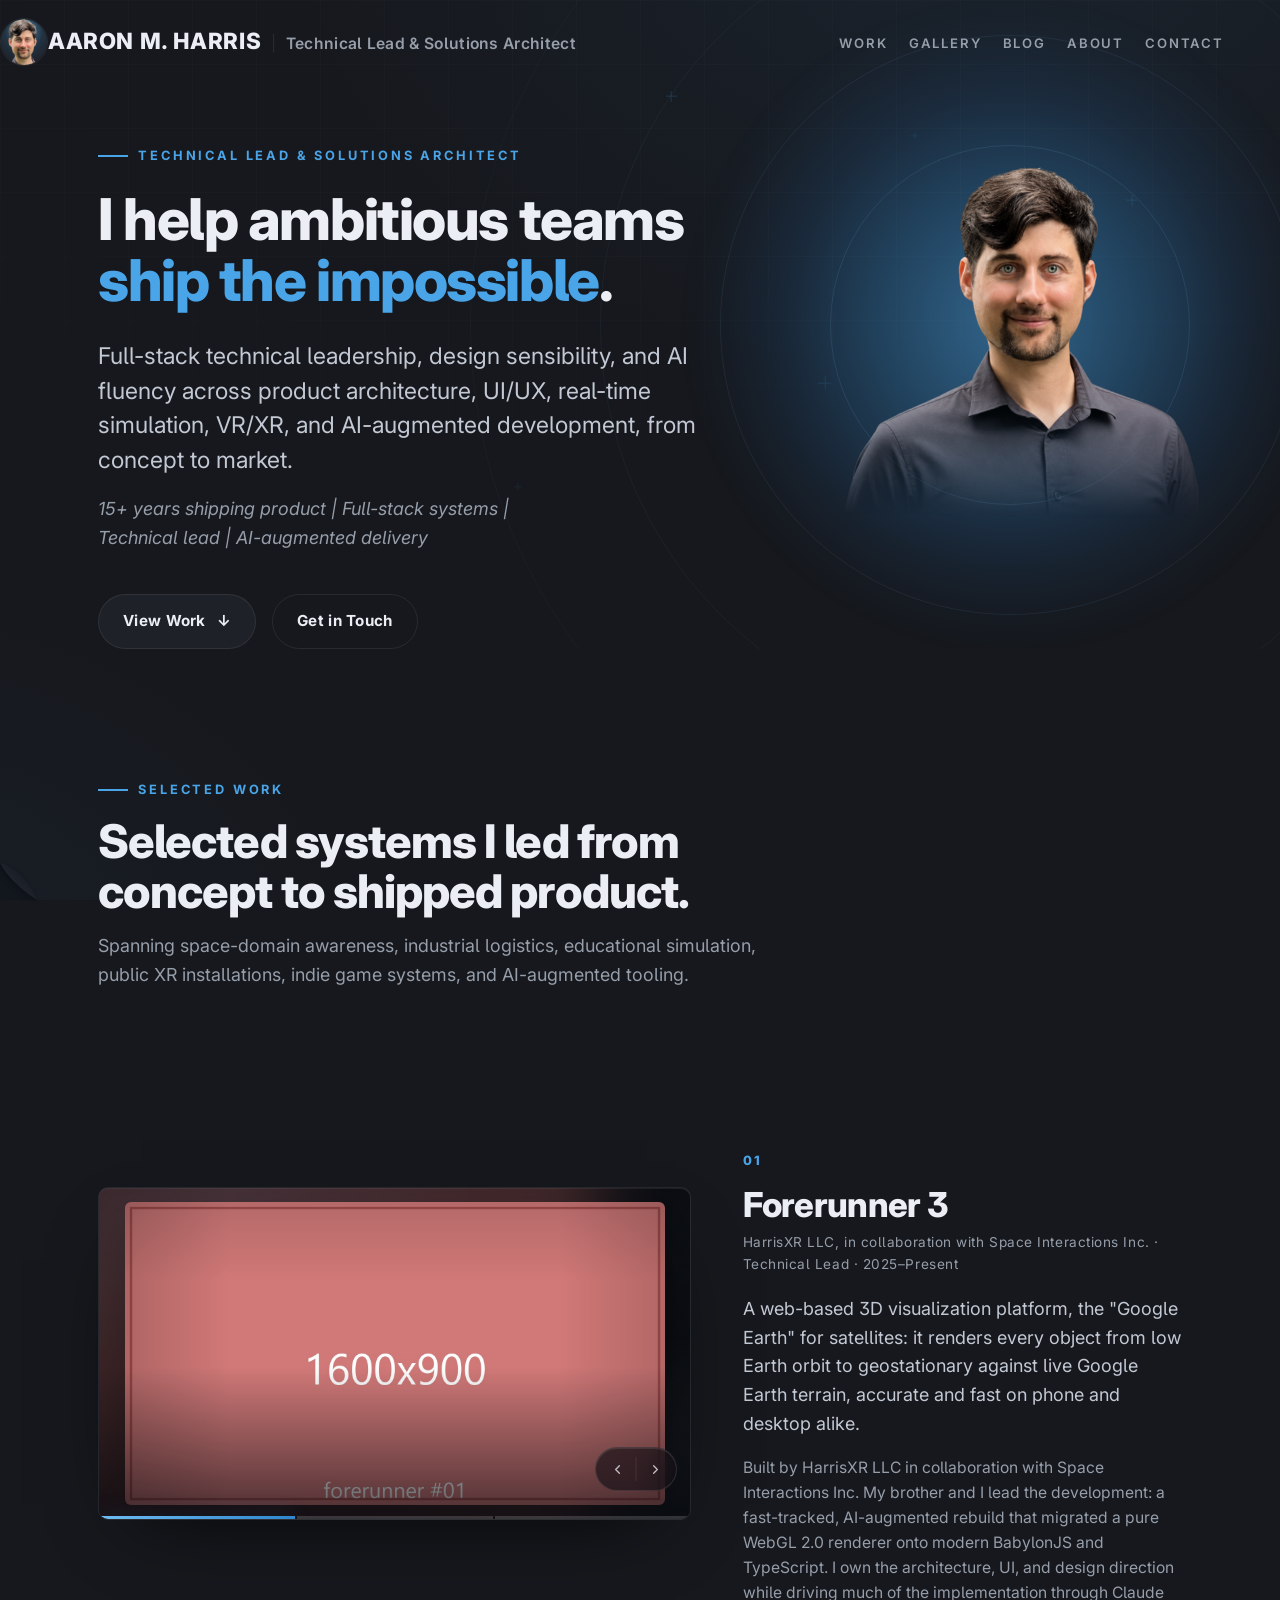
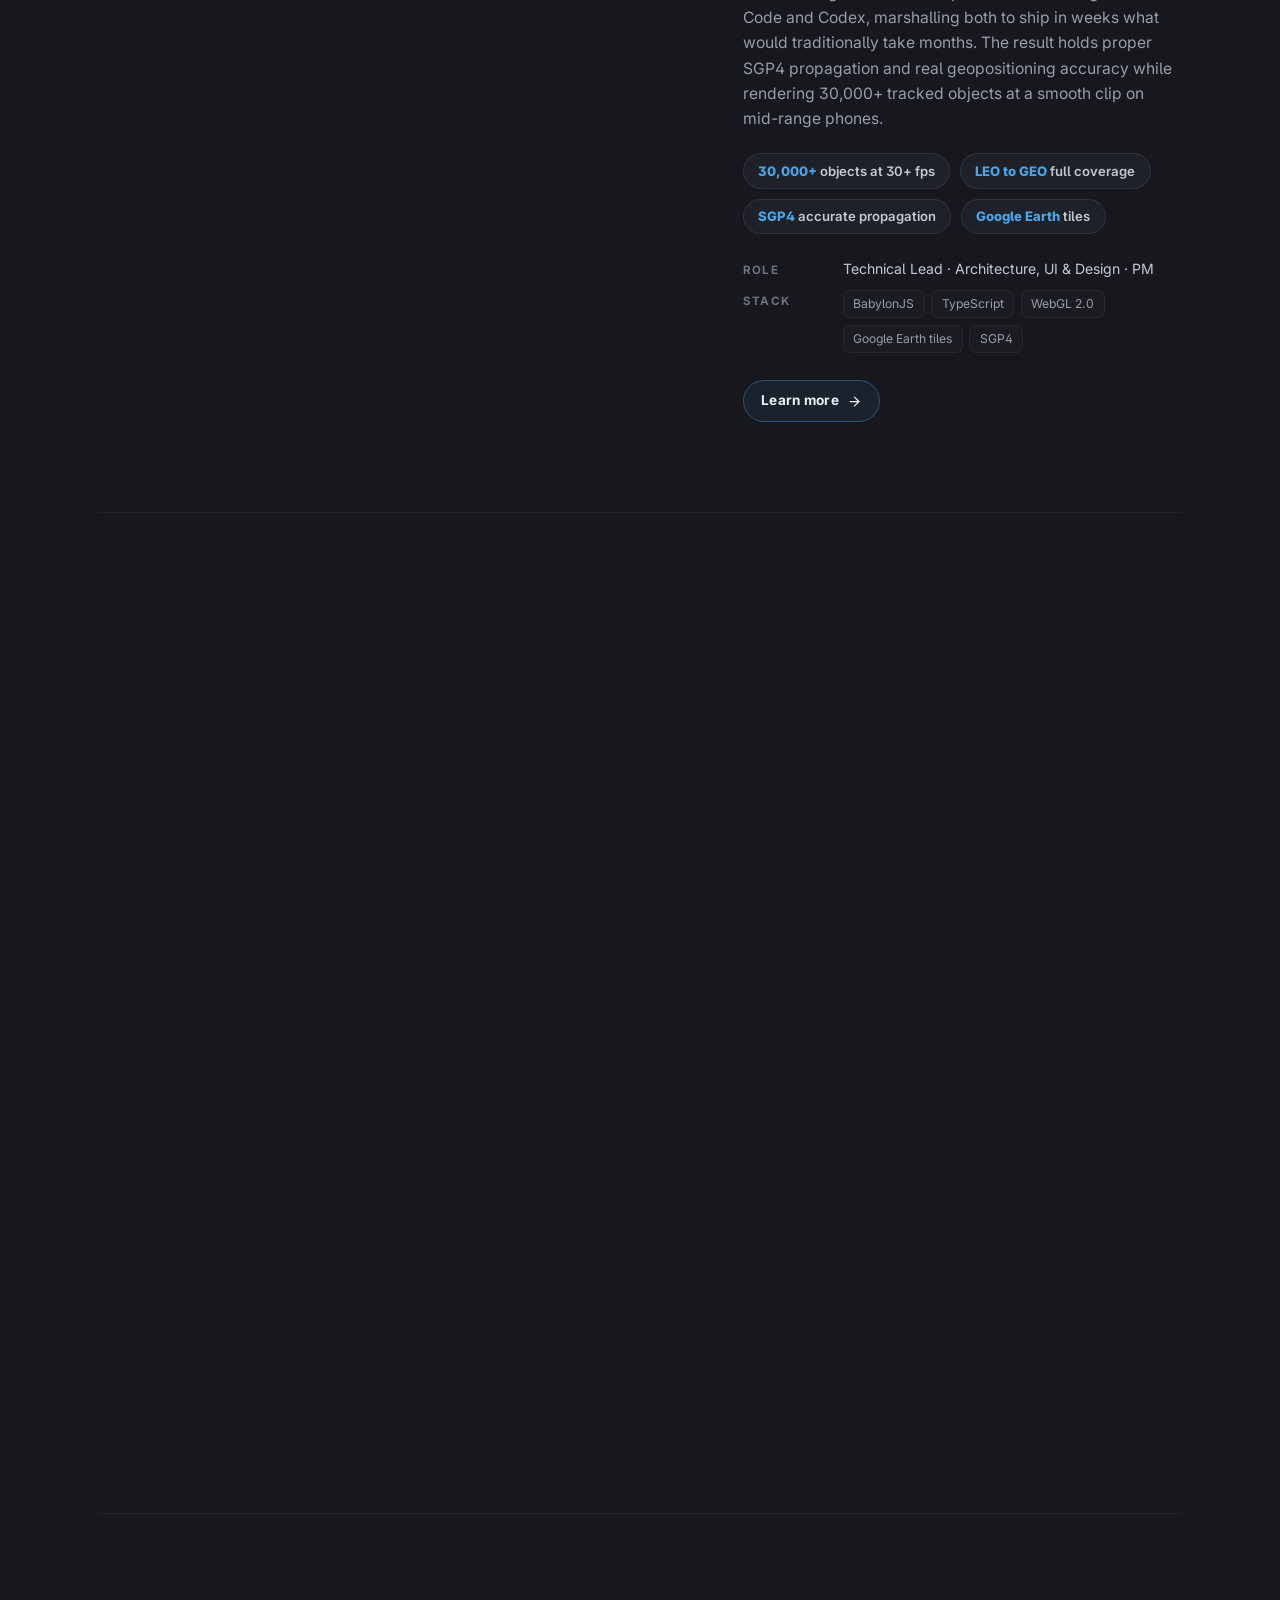
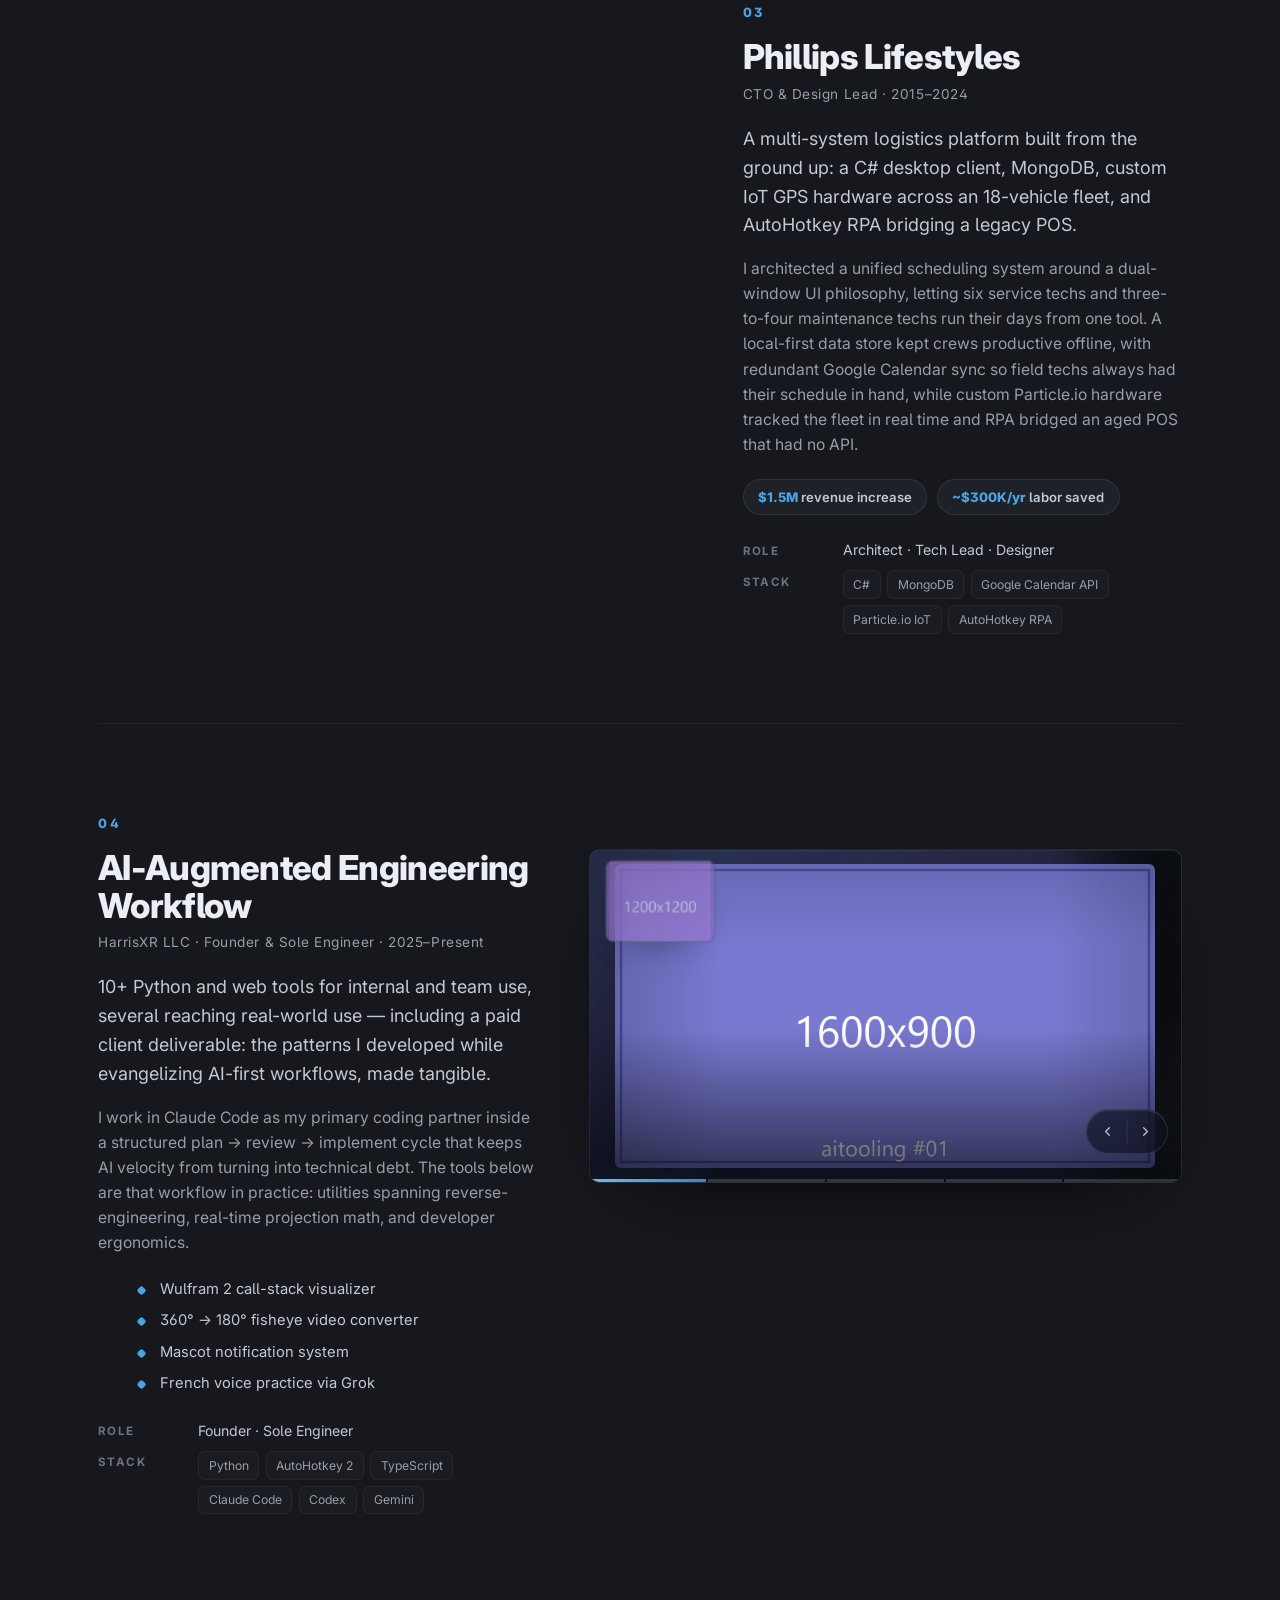
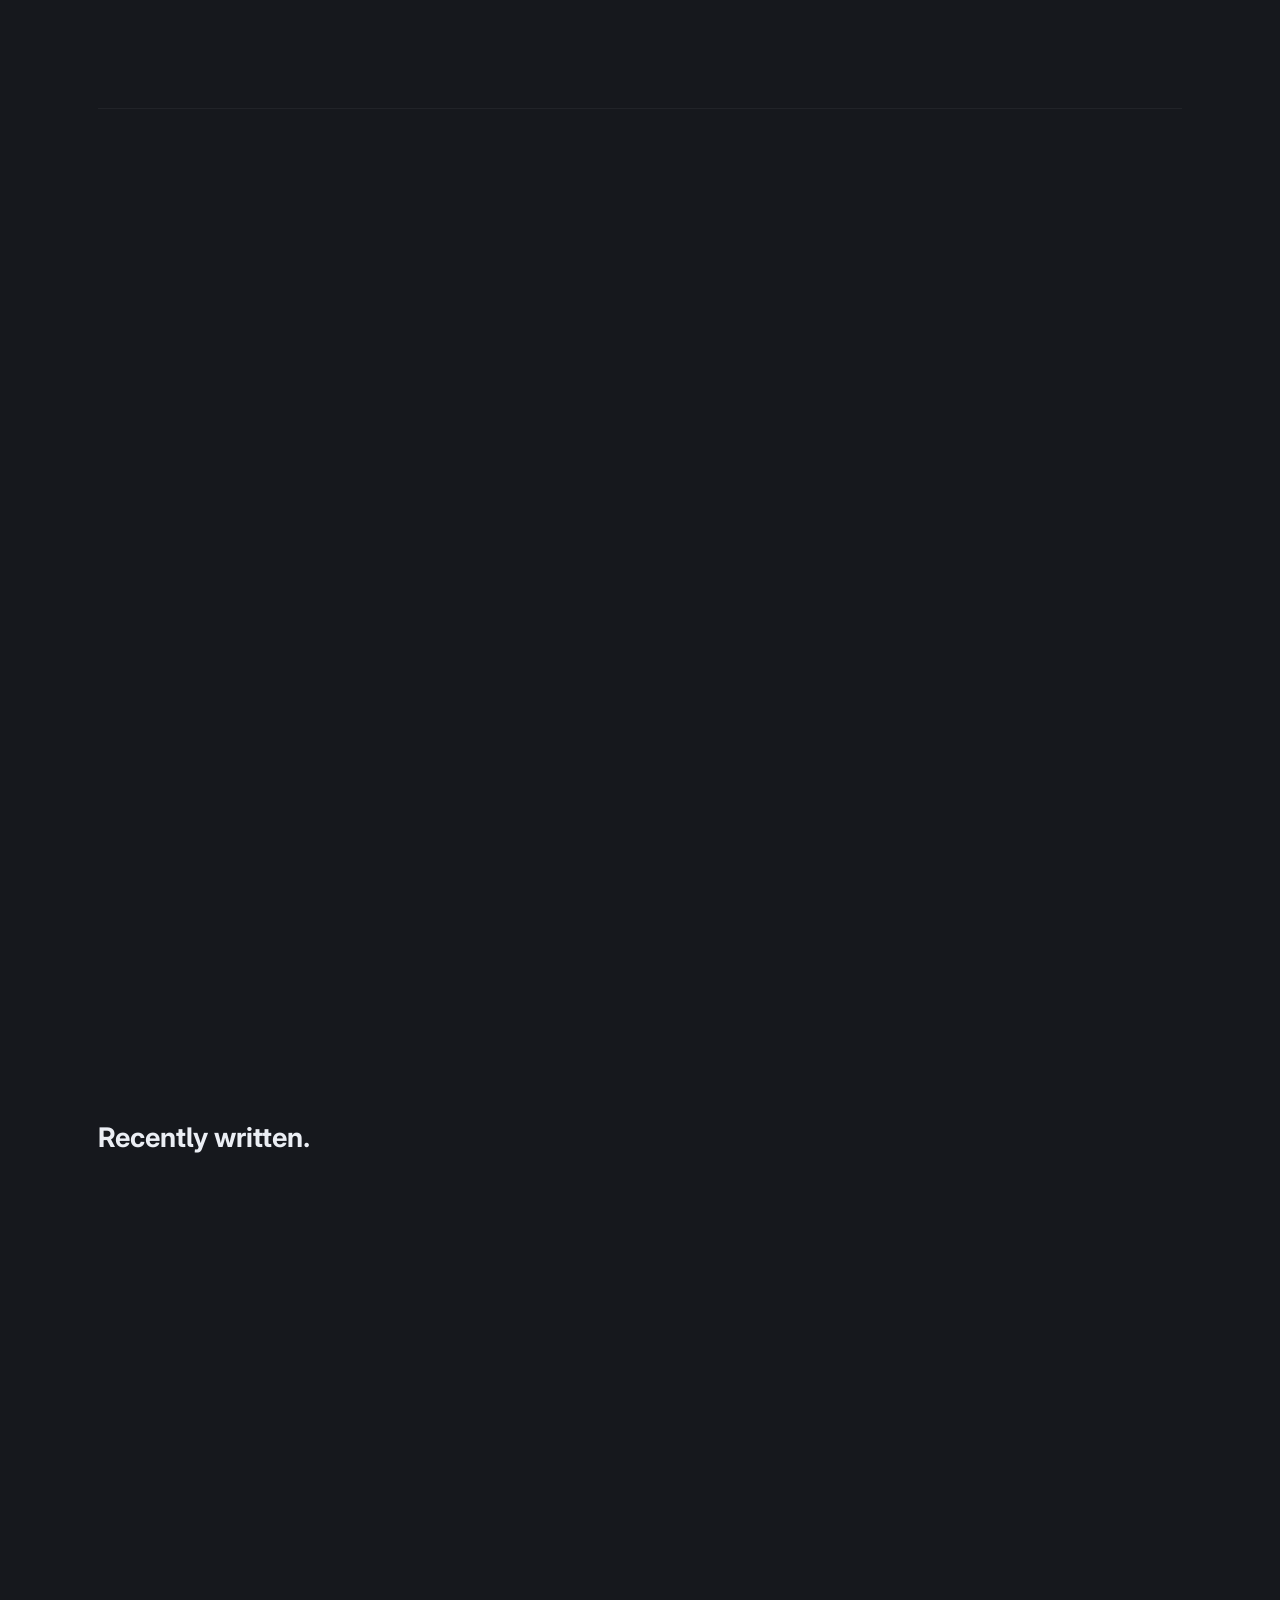
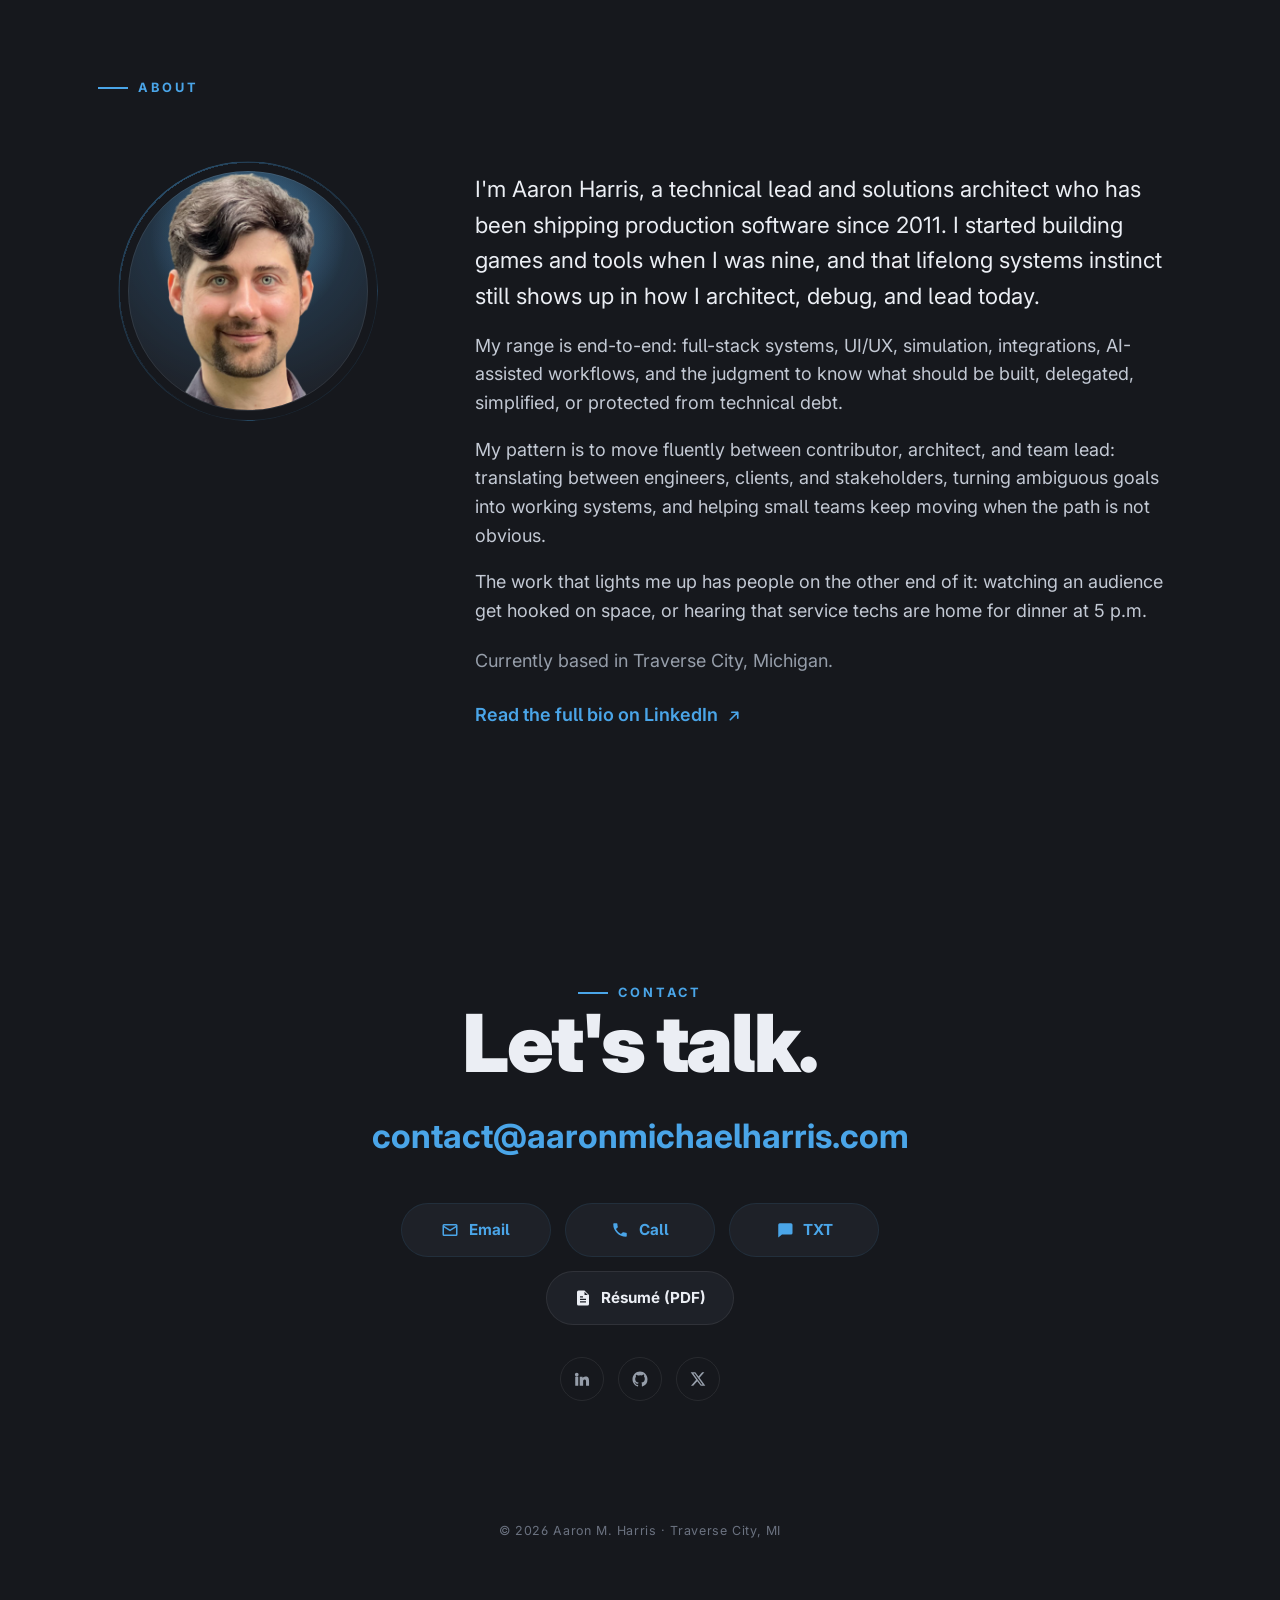
==== index.html @ e83df85c "V085 - the build mark reads at a glance, and a post gets its image - added the first post's photo un" ====
<!DOCTYPE html>
<!-- ============================================================
     index.html - the home page.

     Markup only. Style lives in site.css and behavior lives in the
     four script trunks, loaded in a fixed order from the head.

     Copy the editor can change is fenced by [edit:slug] comment
     pairs, each wrapping exactly one element. Do not nest a pair
     more than one level deep, and do not put two elements inside
     one pair: tools/e2e/check_markers.py enforces both rules.

     Sections:
       1. HEAD AND META      5. LATEST FROM THE BLOG
       2. CHROME             6. ABOUT
       3. HERO               7. CONTACT AND FOOTER
       4. WORK
     ============================================================ -->

<!-- Rule: data-portrait-bg="N" on <html> selects the fill painted behind
     both portrait cutouts, the header circle and the About circle. The CSS
     defines one option, 1 (Azure Spotlight). Add a matching block in
     site.css before setting any other value. -->
<html lang="en" data-portrait-bg="1">
<head>
  <!-- ============================================================
       1. HEAD AND META
       ------------------------------------------------------------
       Title, canonical, social cards, favicons, the stylesheet and
       the script set. Every page carries its own canonical.
       ============================================================ -->
  <meta charset="UTF-8" />
  <meta name="viewport" content="width=device-width, initial-scale=1.0" />

  <title>Aaron M. Harris — Technical Lead & Solutions Architect</title>
  <meta name="description" content="Aaron M. Harris, Technical Lead & Solutions Architect. AI-fluent, 15 years shipping product. I work with ambitious teams to ship the impossible across simulation, XR, and the web." />
  <meta name="author" content="Aaron M. Harris" />
  <meta name="theme-color" content="#16181d" />
  <link rel="canonical" href="https://aaronmichaelharris.com/" />
  <link rel="alternate" type="application/atom+xml" title="Aaron M. Harris - Blog" href="feed.xml" />

  <!-- Favicons -->
  <link rel="icon" href="favicon.svg" type="image/svg+xml" />
  <link rel="icon" href="favicon.ico" sizes="any" />
  <link rel="icon" type="image/png" sizes="32x32" href="favicon-32.png" />
  <link rel="icon" type="image/png" sizes="16x16" href="favicon-16.png" />
  <link rel="apple-touch-icon" sizes="180x180" href="apple-touch-icon.png" />

  <!-- Open Graph / social share -->
  <meta property="og:type" content="website" />
  <meta property="og:site_name" content="Aaron M. Harris" />
  <meta property="og:title" content="Aaron M. Harris — Technical Lead & Solutions Architect" />
  <meta property="og:description" content="I work with ambitious teams to ship the impossible. Technical leadership, solutions architecture, and AI fluency across simulation, XR, and the web." />
  <meta property="og:url" content="https://aaronmichaelharris.com/" />
  <meta property="og:image" content="https://aaronmichaelharris.com/og-image.png" />
  <meta property="og:image:width" content="1200" />
  <meta property="og:image:height" content="630" />
  <meta property="og:image:alt" content="Aaron M. Harris — Technical Lead & Solutions Architect." />

  <!-- Twitter / X -->
  <meta name="twitter:card" content="summary_large_image" />
  <meta name="twitter:title" content="Aaron M. Harris — Technical Lead & Solutions Architect" />
  <meta name="twitter:description" content="I work with ambitious teams to ship the impossible. Technical leadership, solutions architecture, and AI fluency across simulation, XR, and the web." />
  <meta name="twitter:image" content="https://aaronmichaelharris.com/og-image.png" />
  <meta name="twitter:creator" content="@aaronmharrisamh" />

  <!-- Inter via Google Fonts (with a robust system fallback in CSS) -->
  <link rel="preconnect" href="https://fonts.googleapis.com" />
  <link rel="preconnect" href="https://fonts.gstatic.com" crossorigin />
  <link href="https://fonts.googleapis.com/css2?family=Inter:ital,opsz,wght@0,14..32,400;0,14..32,500;0,14..32,600;0,14..32,700;0,14..32,800;0,14..32,900;1,14..32,400&display=swap" rel="stylesheet" />

  <link rel="stylesheet" href="site.css" />

  <!-- The site's script, in a fixed order. defer keeps document order and runs
       each file after parsing, so every trunk sees the whole page.
       site.js creates window.AMH, the one namespace the trunks share.

       blog.js is not here: the blog lives on blog.html, which loads it. Each
       page declares the trunks it needs, in the same fixed order. -->
  <script defer src="site.js"></script>
  <script defer src="work.js"></script>
  <script defer src="tool.js"></script>

  <!-- Graceful degradation: without JS the reveal animations never fire, so
       force all content visible and let each gallery show its first image. The
       <img> tags + alt already live in the static HTML for crawlers; this keeps
       them viewable for no-JS users too.
       These rules stay inline. A <noscript> block applies only when scripting
       is off, and a linked stylesheet cannot carry that condition. -->
  <noscript>
    <style>
      .reveal, .reveal-hero > *, .hero .wrap > .eyebrow, .hero__portrait { opacity: 1 !important; transform: none !important; }
      .gallery:not(.is-ready) > img:first-of-type { display: block !important; }
    </style>
  </noscript>
</head>

<body>
  <!-- ============================================================
       2. CHROME
       ------------------------------------------------------------
       The scroll progress bar, the header, and the nav that doubles
       as the mobile drawer. site.js owns their state.
       ============================================================ -->
  <div class="progress" id="progress" aria-hidden="true"></div>

  <header class="site-header" id="header">
    <a class="brand" href="index.html#top" aria-label="Aaron M. Harris — home">
      <!-- AMH monogram mark kept for reuse elsewhere; the inline-circle portrait
           is the active header mark. To revert to the monogram, swap which of
           these two spans is rendered (and see .brand .mark in the CSS). -->
      <!-- <span class="mark" aria-hidden="true">AMH</span> -->
      <span class="brand-portrait" aria-hidden="true">
        <span class="portrait-bg" aria-hidden="true"></span>
        <img src="aaron-portfolio-portrait-transparent.png" width="512" height="512" alt="" />
      </span>
      <span class="brand__name">
        <!--[edit:brand-title]-->
        <span class="brand__title full">AARON M. HARRIS</span>
        <!--[/edit:brand-title]-->
        <!--[edit:brand-sub]-->
        <span class="brand__sub">Technical Lead &amp; Solutions Architect</span>
        <!--[/edit:brand-sub]-->
      </span>
    </a>

    <button class="nav__toggle" id="navToggle" aria-label="Toggle navigation" aria-expanded="false" aria-controls="nav">
      <span></span><span></span><span></span>
    </button>

    <!-- A nav link names the page it points into, so the same bytes work on
         every page. site.js treats a link naming THIS page as an in-page
         anchor, and marks the item whose href is this page as current.
         "#contact" stays bare: every page has its own contact section. -->
    <nav class="nav" id="nav" aria-label="Primary">
      <div class="nav__links">
        <!--[edit:nav-work]-->
        <a href="index.html#work">Work</a>
        <!--[/edit:nav-work]-->
        <!--[edit:nav-gallery]-->
        <a href="gallery.html">Gallery</a>
        <!--[/edit:nav-gallery]-->
        <!--[edit:nav-blog]-->
        <a href="blog.html">Blog</a>
        <!--[/edit:nav-blog]-->
        <!--[edit:nav-about]-->
        <a href="index.html#about">About</a>
        <!--[/edit:nav-about]-->
        <!--[edit:nav-contact]-->
        <a href="#contact">Contact</a>
        <!--[/edit:nav-contact]-->
      </div>
    </nav>
  </header>

  <!-- dim scrim behind the mobile nav drawer -->
  <div class="nav-overlay" id="navOverlay" aria-hidden="true"></div>

  <main id="top">

    <!-- ============================================================
         3. HERO
         ------------------------------------------------------------
         The opening statement and the portrait. How much of the
         portrait has scrolled away decides the header's look.
         ============================================================ -->
    <section class="hero" aria-label="Introduction">
      <!-- Option: drifting ambient glows, off by default. The halo in
           .hero__stage ships instead. To swap them, remove display:none on
           .hero__glow and hide .hero__stage. -->
      <div class="hero__glow" aria-hidden="true">
        <span class="g1"></span><span class="g2"></span><span class="g3"></span>
      </div>

      <!-- The hero backdrop: a concentrated blue halo and several concentric
           rings, centered behind the figure. Right on desktop, top on mobile. -->
      <div class="hero__stage" aria-hidden="true">
        <span class="hero__halo"></span>
        <span class="hero__rings">
          <i></i><i></i><i></i><i></i>
        </span>
      </div>

      <!-- twinkling "+" accents scattered behind the content -->
      <div class="hero__sparks" aria-hidden="true">
        <span style="top:14%; left:52%"></span>
        <span style="top:74%; left:40%"></span>
        <span style="top:30%; left:88%"></span>
        <span style="top:58%; left:64%"></span>
        <span style="top:20%; left:71%"></span>
      </div>

      <div class="wrap">
        <!-- full-color portrait. Lives inside .wrap as the FIRST child so on
             MOBILE (block flow) it stacks on top, exactly as before. On DESKTOP
             the two-column grid (see `.hero .wrap` rules) reorders it into the
             right column, top-aligned with the headline — it can never cross
             behind the text. The eyebrow sits in its own full-width row above
             the columns. The fade at the bottom is baked into the PNG, so
             there's no CSS mask on this image. -->
        <img class="hero__portrait" src="aaron-portfolio-portrait-wfade-transparent.png"
             width="616" height="598" alt="" aria-hidden="true" />
        <!--[edit:hero-eyebrow]-->
        <span class="eyebrow">Technical Lead &amp; Solutions Architect</span>
        <!--[/edit:hero-eyebrow]-->
        <div class="hero__inner reveal-hero">
          <!--[edit:hero-h1]-->
          <h1>I help ambitious teams <span class="hl">ship the impossible</span>.</h1>
          <!--[/edit:hero-h1]-->
          <!--[edit:hero-sub]-->
          <p class="hero__sub">Full-stack technical leadership, design sensibility, and AI fluency across product architecture, UI/UX, real-time simulation, VR/XR, and AI-augmented development, from concept to market.</p>
          <!--[/edit:hero-sub]-->
          <!--[edit:hero-note]-->
          <p class="hero__note">15+ years shipping product | Full-stack systems | Technical lead | AI-augmented delivery</p>
          <!--[/edit:hero-note]-->
          <div class="hero__cta">
            <!--[edit:hero-cta-work]-->
            <a class="btn" href="#work">View Work <span class="arrow" aria-hidden="true">↓</span></a>
            <!--[/edit:hero-cta-work]-->
            <!-- Option: a third "About" call to action, off to keep the hero
                 uncluttered. Uncomment the line below to bring it back. The
                 mobile three-pill fit rules (.hero__cta in the @media blocks)
                 are already in place, so it slots onto one row.
            <a class="btn btn--ghost" href="#about">About</a>
            -->
            <!--[edit:hero-cta-contact]-->
            <a class="btn btn--ghost" href="#contact">Get in Touch</a>
            <!--[/edit:hero-cta-contact]-->
          </div>
        </div>
      </div>
    </section>

    <!-- ============================================================
         4. WORK
         ------------------------------------------------------------
         One block per project: a carousel, the copy, and an optional
         deep-dive drawer held in a <template>. work.js builds the
         carousels; the editor treats each gallery as an image region.

         TODO: the gallery images are stand-ins from img/seed/, made by
         tools/gen_placeholders.py. Replace the <img> src values with
         real photos, then retire img/seed/ and that script. Originals
         are archived in /archived/.
         ============================================================ -->
    <section class="work" id="work" aria-label="Selected work">
      <div class="wrap">
        <div class="section-head reveal">
          <!--[edit:work-eyebrow]-->
          <span class="eyebrow">Selected Work</span>
          <!--[/edit:work-eyebrow]-->
          <!--[edit:work-h2]-->
          <h2>Selected systems I led from concept to shipped product.</h2>
          <!--[/edit:work-h2]-->
          <!--[edit:work-intro]-->
          <p>Spanning space-domain awareness, industrial logistics, educational simulation, public XR installations, indie game systems, and AI-augmented tooling.</p>
          <!--[/edit:work-intro]-->
        </div>

        <!-- ╔══════════════════════════════════════════════════════════════════╗
             ║  HOW TO EDIT THIS SECTION   (read me first)                        ║
             ║                                                                    ║
             ║  Each project is one PROJECT BLOCK, fenced by a START banner and    ║
             ║  a matching END banner. Every field you'd change is labeled inline. ║
             ║                                                                    ║
             ║   • REORDER → cut a whole block (START banner down to its END        ║
             ║       banner) and paste it above/below another. The 01, 02, 03…     ║
             ║       number AND the left/right image side are AUTOMATIC, so        ║
             ║       nothing else needs touching.                                 ║
             ║   • ADD ONE → copy any whole block, paste it, then overwrite the     ║
             ║       labeled fields (title, meta, image, copy, stats, chips).      ║
             ║   • REMOVE  → delete a whole block (START banner to END banner).     ║
             ║                                                                    ║
             ║  IMAGES live in each project's GALLERY (one <img> per photo). Add   ║
             ║  or remove a photo by adding/removing one <img> line. Arrows, dots, ║
             ║  captions, and the lightbox build from that list automatically.     ║
             ║  OPTIONAL bits (stats · highlights) AUTO-HIDE when left empty.      ║
             ╚══════════════════════════════════════════════════════════════════╝ -->

        <!-- ╔═══════════════════════════════════════════════════════════════╗
             ║  PROJECT — Forerunner 3                                        ║
             ╚═══════════════════════════════════════════════════════════════╝ -->
        <article class="project">
          <div class="project__media reveal">

            <!-- GALLERY · one <img> per photo (src, alt, optional data-caption).
                 Add or remove a photo = add or remove one <img> line below.
                 Arrows + progress pips + lightbox auto-build; a single image hides them.
                 Corner "next image" teaser? add data-next-preview to the .gallery tag. -->
            <!--[edit:fr3-gallery]-->
            <div class="gallery">
              <img src="img/seed/forerunner-01.jpg" loading="lazy"
                   alt="Forerunner 3 live satellite scene (placeholder)."
                   data-caption="Live satellite scene" />
              <img src="img/seed/forerunner-02.jpg" loading="lazy"
                   alt="Forerunner 3 debris timeline (placeholder)." />
              <img src="img/seed/forerunner-03.jpg" loading="lazy"
                   alt="Forerunner 3 Google Earth tile fusion (placeholder)."
                   data-caption="Google Earth tile fusion" />
            </div>
            <!--[/edit:fr3-gallery]-->

          </div>
          <div class="project__body reveal d1">

            <!-- NUMBER · automatic (01, 02…) · leave this span empty -->
            <span class="project__index"></span>

            <!-- TITLE -->
            <!--[edit:fr3-title]-->
            <h3 class="project__title">Forerunner 3</h3>
            <!--[/edit:fr3-title]-->

            <!-- META · company · role · dates -->
            <!--[edit:fr3-meta]-->
            <p class="project__meta">HarrisXR LLC, in collaboration with Space Interactions Inc. · Technical Lead · 2025–Present</p>
            <!--[/edit:fr3-meta]-->

            <!-- LEAD · one-sentence hook -->
            <!--[edit:fr3-lead]-->
            <p class="project__lead">A web-based 3D visualization platform, the "Google Earth" for satellites: it renders every object from low Earth orbit to geostationary against live Google Earth terrain, accurate and fast on phone and desktop alike.</p>
            <!--[/edit:fr3-lead]-->

            <!-- DESCRIPTION · the full paragraph -->
            <!--[edit:fr3-desc]-->
            <p class="project__desc">Built by HarrisXR LLC in collaboration with Space Interactions Inc. My brother and I lead the development: a fast-tracked, AI-augmented rebuild that migrated a pure WebGL&nbsp;2.0 renderer onto modern BabylonJS and TypeScript. I own the architecture, UI, and design direction while driving much of the implementation through Claude Code and Codex, marshalling both to ship in weeks what would traditionally take months. The result holds proper SGP4 propagation and real geopositioning accuracy while rendering 30,000+ tracked objects at a smooth clip on mid-range phones.</p>
            <!--[/edit:fr3-desc]-->

            <!-- OPTIONAL · stats · empty = auto-hidden · row: <span class="stat"><b>5,000+</b> customers</span> -->
            <!--[edit:fr3-stats]-->
            <div class="stats">
              <span class="stat"><b>30,000+</b> objects at 30+ fps</span>
              <span class="stat"><b>LEO to GEO</b> full coverage</span>
              <span class="stat"><b>SGP4</b> accurate propagation</span>
              <span class="stat"><b>Google Earth</b> tiles</span>
            </div>
            <!--[/edit:fr3-stats]-->

            <!-- OPTIONAL · highlights · empty = auto-hidden · row: <li>…</li> -->
            <ul class="highlights"></ul>

            <!-- SPECS / chips (required) · edit Role and the chip tags -->
            <div class="specs">
              <!--[edit:fr3-spec-role]-->
              <div class="spec"><dt>Role</dt><dd>Technical Lead · Architecture, UI &amp; Design · PM</dd></div>
              <!--[/edit:fr3-spec-role]-->
              <!--[edit:fr3-spec-stack]-->
              <div class="spec"><dt>Stack</dt><dd><span class="chips"><span class="chip">BabylonJS</span><span class="chip">TypeScript</span><span class="chip">WebGL 2.0</span><span class="chip">Google Earth tiles</span><span class="chip">SGP4</span></span></dd></div>
              <!--[/edit:fr3-spec-stack]-->
            </div>

            <!-- LEARN MORE · opens the deep-dive drawer from the template below -->
            <!--[edit:fr3-more]-->
            <button class="project__more" type="button">Learn more
              <svg viewBox="0 0 24 24" fill="none" stroke="currentColor" stroke-width="2" stroke-linecap="round" stroke-linejoin="round" aria-hidden="true"><line x1="5" y1="12" x2="19" y2="12"/><polyline points="12 5 19 12 12 19"/></svg>
            </button>
            <!--[/edit:fr3-more]-->

            <!-- DEEP DIVE · title/subtitle in data-* · body is plain HTML:
                 <p>, <figure class="dd-figure">, <h4>, <ul class="dd-points">, <p class="dd-note"> -->
            <!--[edit:fr3-deepdive]-->
            <template class="deepdive"
                      data-title="Forerunner 3"
                      data-subtitle="HarrisXR LLC, in collaboration with Space Interactions Inc.">
              <p>Forerunner 3 is built and maintained by HarrisXR LLC in collaboration with Space Interactions Inc. My brother and I took on the build ourselves to help get the platform off the ground: he leads the engine and systems code as senior developer, while I own the architecture, UI, design, and project direction.</p>
              <p>The rebuild was fast-tracked with AI as a genuine collaborator, not a shortcut. We shepherded Claude Code and Codex together across the codebase, migrating a pure WebGL 2.0 renderer onto BabylonJS and TypeScript and modernizing it in weeks rather than months, with everything tuned for clarity under heavy live data.</p>
              <!--[edit:fr3-dd-gallery]-->
              <div class="gallery">
                <img src="img/seed/forerunner-02.jpg" loading="lazy" alt="Forerunner 3 live orbital scene over Google Earth terrain (placeholder)."
                     data-caption="Live orbital scene over Google Earth terrain (placeholder image)" />
              </div>
              <!--[/edit:fr3-dd-gallery]-->
              <p>The goal is to be the definitive place to see where things are in orbit: the "Google Earth" for satellites. It renders 30,000+ tracked objects at 30+ fps on mid-range phones, holds proper SGP4 propagation and real geopositioning accuracy, and feels at home on both phone and desktop. Satellite catalogs are drawn from Space-Track.org and Jonathan's Space Report, layered over live Google Earth terrain.</p>
              <h4>What I owned</h4>
              <ul class="dd-points">
                <li>Architecture and overall system design.</li>
                <li>UI and interaction design across phone and desktop.</li>
                <li>3D scene and rendering direction on BabylonJS.</li>
                <li>Project management and the AI-augmented dev workflow (Claude Code and Codex).</li>
              </ul>
              <p class="dd-note">Built by HarrisXR LLC in collaboration with Space Interactions Inc. Early working prototype; public demo arriving soon.</p>
            </template>
            <!--[/edit:fr3-deepdive]-->

          </div>
        </article>
        <!-- ╚═══════════════ END · Forerunner 3 ═══════════════╝ -->

        <!-- ╔═══════════════════════════════════════════════════════════════╗
             ║  PROJECT — Forerunner 2                                        ║
             ╚═══════════════════════════════════════════════════════════════╝ -->
        <article class="project">
          <div class="project__media reveal">

            <!-- GALLERY · one <img> per photo (src, alt, optional data-caption).
                 Add or remove a photo = add or remove one <img> line below.
                 Arrows + progress pips + lightbox auto-build; a single image hides them.
                 Corner "next image" teaser? add data-next-preview to the .gallery tag. -->
            <!--[edit:fr2-gallery]-->
            <div class="gallery">
              <img src="img/seed/forerunner-02.jpg" loading="lazy"
                   alt="Forerunner 2 time-traversable orbital scene (placeholder)."
                   data-caption="Time-traversable orbital scene" />
              <img src="img/seed/forerunner-01.jpg" loading="lazy"
                   alt="Forerunner 2 modern utilitarian UI (placeholder)." />
              <img src="img/seed/forerunner-03.jpg" loading="lazy"
                   alt="Forerunner 2 historical TLE catalog view (placeholder)."
                   data-caption="500,000+ TLE catalog" />
            </div>
            <!--[/edit:fr2-gallery]-->

          </div>
          <div class="project__body reveal d1">

            <!-- NUMBER · automatic (01, 02…) · leave this span empty -->
            <span class="project__index"></span>

            <!-- TITLE -->
            <!--[edit:fr2-title]-->
            <h3 class="project__title">Forerunner 2</h3>
            <!--[/edit:fr2-title]-->

            <!-- META · company · role · dates -->
            <!--[edit:fr2-meta]-->
            <p class="project__meta">Space Interactions Inc. · Technical Lead · Feb 2024–2025</p>
            <!--[/edit:fr2-meta]-->

            <!-- LEAD · one-sentence hook -->
            <!--[edit:fr2-lead]-->
            <p class="project__lead">A low-spec, self-hostable space-domain awareness platform: jump to any date and see the full satellite picture for that moment, running smoothly on hardware as light as a Surface Pro.</p>
            <!--[/edit:fr2-lead]-->

            <!-- DESCRIPTION · the full paragraph -->
            <!--[edit:fr2-desc]-->
            <p class="project__desc">As technical lead, I drove the conversion of an inherited Forerunner 2 codebase into a modern, developer-friendly TypeScript and Rust base, and led the redesign of the UI and UX from a cartoonish educational look into a clean, utilitarian "engine chic." My brother led the core code as senior developer while I owned direction, 3D graphics, mesh work, and structure. In a later phase I oversaw the data-traversal engine, indexing 500,000+ historical TLE records dating to the 1980s with fast time-traversal queries; its orbital-debris work was presented at the 2024 Space Symposium.</p>
            <!--[/edit:fr2-desc]-->

            <!-- OPTIONAL · stats · empty = auto-hidden · row: <span class="stat"><b>5,000+</b> customers</span> -->
            <!--[edit:fr2-stats]-->
            <div class="stats">
              <span class="stat"><b>500,000+</b> TLE records</span>
              <span class="stat"><b>Under 10s</b> cold load</span>
              <span class="stat"><b>Self-hostable</b> bring your own data</span>
            </div>
            <!--[/edit:fr2-stats]-->

            <!-- OPTIONAL · highlights · empty = auto-hidden · row: <li>…</li> -->
            <ul class="highlights"></ul>

            <!-- SPECS / chips (required) · edit Role and the chip tags -->
            <div class="specs">
              <!--[edit:fr2-spec-role]-->
              <div class="spec"><dt>Role</dt><dd>Technical Lead · UI/UX, 3D &amp; Data Engine · PM</dd></div>
              <!--[/edit:fr2-spec-role]-->
              <!--[edit:fr2-spec-stack]-->
              <div class="spec"><dt>Stack</dt><dd><span class="chips"><span class="chip">TypeScript</span><span class="chip">Rust</span><span class="chip">MongoDB</span><span class="chip">REST</span><span class="chip">Blender</span></span></dd></div>
              <!--[/edit:fr2-spec-stack]-->
            </div>

            <!-- LEARN MORE · opens the deep-dive drawer from the template below -->
            <!--[edit:fr2-more]-->
            <button class="project__more" type="button">Learn more
              <svg viewBox="0 0 24 24" fill="none" stroke="currentColor" stroke-width="2" stroke-linecap="round" stroke-linejoin="round" aria-hidden="true"><line x1="5" y1="12" x2="19" y2="12"/><polyline points="12 5 19 12 12 19"/></svg>
            </button>
            <!--[/edit:fr2-more]-->

            <!-- DEEP DIVE · title/subtitle in data-* · body is plain HTML:
                 <p>, <figure class="dd-figure">, <h4>, <ul class="dd-points">, <p class="dd-note"> -->
            <!--[edit:fr2-deepdive]-->
            <template class="deepdive"
                      data-title="Forerunner 2"
                      data-subtitle="Space Interactions Inc. · Technical Lead">
              <p>When we came on, Forerunner 2 was an educational-style tool built on an older codebase. I led its conversion into a modern, developer-friendly TypeScript and Rust base that we cleaned up and modernized over several weeks, and I redesigned the interface from a cartoonish look into a utilitarian, engine-inspired aesthetic. TypeScript and Rust were both new to us at the time; we leaned on early-2024 AI to ramp up fast and met the challenge.</p>
              <!--[edit:fr2-dd-gallery]-->
              <div class="gallery">
                <img src="img/seed/forerunner-01.jpg" loading="lazy" alt="Forerunner 2 modern utilitarian interface (placeholder)."
                     data-caption="The redesigned utilitarian interface (placeholder image)" />
              </div>
              <!--[/edit:fr2-dd-gallery]-->
              <p>In a later phase, brought in through HarrisXR LLC, I oversaw a full upgrade of the data-traversal engine. The system indexes more than 500,000 historical TLE records dating to the 1980s and lets you jump to any date and pull that moment's full satellite set from server to client in a couple of seconds on consumer hardware. Getting MongoDB traversal fast across a catalog that size was the core technical challenge.</p>
              <p>Low hardware requirements were a deliberate specialty. The software cold-loads in under ten seconds and runs well as host or client on light machines like a Surface Pro, and it is designed for local hosting with your own TLE data. I also wrote in-depth developer install and onboarding guides so new engineers could be productive quickly, and ran PM duties on the Jira board to keep the team aligned.</p>
              <h4>What I owned</h4>
              <ul class="dd-points">
                <li>UI/UX redesign to a modern, utilitarian look.</li>
                <li>Conversion to a modern TypeScript and Rust codebase, with my brother as senior developer.</li>
                <li>Data-traversal engine: TLE integration and MongoDB query performance.</li>
                <li>Blender mesh work and 3D direction.</li>
                <li>Developer onboarding docs and Jira project management.</li>
              </ul>
              <p class="dd-note">A Space Interactions Inc. platform, now shelved. Built for government and commercial space-domain awareness.</p>
            </template>
            <!--[/edit:fr2-deepdive]-->

          </div>
        </article>
        <!-- ╚═══════════════ END · Forerunner 2 ═══════════════╝ -->

        <!-- ╔═══════════════════════════════════════════════════════════════╗
             ║  PROJECT — Phillips Lifestyles                                 ║
             ╚═══════════════════════════════════════════════════════════════╝ -->
        <article class="project">
          <div class="project__media reveal">

            <!-- GALLERY · one <img> per photo (src, alt, optional data-caption).
                 Add or remove a photo = add or remove one <img> line below.
                 Arrows + progress pips + lightbox auto-build; a single image hides them.
                 Corner "next image" teaser? add data-next-preview to the .gallery tag. -->
            <!--[edit:phl-gallery]-->
            <div class="gallery">
              <img src="img/seed/phillips-01.jpg" loading="lazy"
                   alt="Phillips Lifestyles dual-window scheduling UI (placeholder)."
                   data-caption="Dual-window scheduling UI" />
              <img src="img/seed/phillips-02.jpg" loading="lazy"
                   alt="Phillips Lifestyles fleet tracking map (placeholder)." />
            </div>
            <!--[/edit:phl-gallery]-->

          </div>
          <div class="project__body reveal d1">

            <!-- NUMBER · automatic (01, 02…) · leave this span empty -->
            <span class="project__index"></span>

            <!-- TITLE -->
            <!--[edit:phl-title]-->
            <h3 class="project__title">Phillips Lifestyles</h3>
            <!--[/edit:phl-title]-->

            <!-- META · company · role · dates -->
            <!--[edit:phl-meta]-->
            <p class="project__meta">CTO &amp; Design Lead · 2015–2024</p>
            <!--[/edit:phl-meta]-->

            <!-- LEAD · one-sentence hook -->
            <!--[edit:phl-lead]-->
            <p class="project__lead">A multi-system logistics platform built from the ground up: a C# desktop client, MongoDB, custom IoT GPS hardware across an 18-vehicle fleet, and AutoHotkey RPA bridging a legacy POS.</p>
            <!--[/edit:phl-lead]-->

            <!-- DESCRIPTION · the full paragraph -->
            <!--[edit:phl-desc]-->
            <p class="project__desc">I architected a unified scheduling system around a dual-window UI philosophy, letting six service techs and three-to-four maintenance techs run their days from one tool. A local-first data store kept crews productive offline, with redundant Google Calendar sync so field techs always had their schedule in hand, while custom Particle.io hardware tracked the fleet in real time and RPA bridged an aged POS that had no API.</p>
            <!--[/edit:phl-desc]-->

            <!-- OPTIONAL · stats · empty = auto-hidden · row: <span class="stat"><b>5,000+</b> customers</span> -->
            <!--[edit:phl-stats]-->
            <div class="stats">
              <span class="stat"><b>$1.5M</b> revenue increase</span>
              <span class="stat"><b>~$300K/yr</b> labor saved</span>
            </div>
            <!--[/edit:phl-stats]-->

            <!-- OPTIONAL · highlights · empty = auto-hidden · row: <li>…</li> -->
            <ul class="highlights"></ul>

            <!-- SPECS / chips (required) · edit Role and the chip tags -->
            <div class="specs">
              <!--[edit:phl-spec-role]-->
              <div class="spec"><dt>Role</dt><dd>Architect · Tech Lead · Designer</dd></div>
              <!--[/edit:phl-spec-role]-->
              <!--[edit:phl-spec-stack]-->
              <div class="spec"><dt>Stack</dt><dd><span class="chips"><span class="chip">C#</span><span class="chip">MongoDB</span><span class="chip">Google Calendar API</span><span class="chip">Particle.io IoT</span><span class="chip">AutoHotkey RPA</span></span></dd></div>
              <!--[/edit:phl-spec-stack]-->
            </div>

          </div>
        </article>
        <!-- ╚═══════════════ END · Phillips Lifestyles ═══════════════╝ -->

       <!-- ╔═══════════════════════════════════════════════════════════════╗
             ║  PROJECT — AI-Augmented Engineering Workflow                   ║
             ╚═══════════════════════════════════════════════════════════════╝ -->
        <article class="project">
          <div class="project__media reveal">

            <!-- GALLERY · one <img> per photo (src, alt, optional data-caption).
                 Add or remove a photo = add or remove one <img> line below.
                 Arrows + progress pips + lightbox auto-build; a single image hides them.
                 Corner "next image" teaser? add data-next-preview to the .gallery tag.
                 (This project opts in: data-next-preview is set on the .gallery below.) -->
            <!--[edit:aiw-gallery]-->
            <div class="gallery" data-next-preview>
              <img src="img/seed/aitooling-01.jpg" loading="lazy"
                   alt="AI-augmented tooling composite (placeholder)."
                   data-caption="Shipped tooling composite" />
              <img src="img/seed/aitooling-02.jpg" loading="lazy"
                   alt="Wulfram 2 call-stack visualizer (placeholder)."
                   data-caption="Call-stack visualizer" />
              <img src="img/seed/aitooling-03.jpg" loading="lazy"
                   alt="Fisheye video converter UI (placeholder)." />
              <img src="img/seed/aitooling-04.jpg" loading="lazy"
                   alt="360 to 180 fisheye converter (placeholder)."
                   data-caption="360 to 180 fisheye converter" />
              <img src="img/seed/aitooling-05.jpg" loading="lazy"
                   alt="Mascot notifier icon (placeholder)." />
            </div>
            <!--[/edit:aiw-gallery]-->

          </div>
          <div class="project__body reveal d1">

            <!-- NUMBER · automatic (01, 02…) · leave this span empty -->
            <span class="project__index"></span>

            <!-- TITLE -->
            <!--[edit:aiw-title]-->
            <h3 class="project__title">AI-Augmented Engineering Workflow</h3>
            <!--[/edit:aiw-title]-->

            <!-- META · company · role · dates -->
            <!--[edit:aiw-meta]-->
            <p class="project__meta">HarrisXR LLC · Founder &amp; Sole Engineer · 2025–Present</p>
            <!--[/edit:aiw-meta]-->

            <!-- LEAD · one-sentence hook -->
            <!--[edit:aiw-lead]-->
            <p class="project__lead">10+ Python and web tools for internal and team use, several reaching real-world use — including a paid client deliverable: the patterns I developed while evangelizing AI-first workflows, made tangible.</p>
            <!--[/edit:aiw-lead]-->

            <!-- DESCRIPTION · the full paragraph -->
            <!--[edit:aiw-desc]-->
            <p class="project__desc">I work in Claude Code as my primary coding partner inside a structured plan → review → implement cycle that keeps AI velocity from turning into technical debt. The tools below are that workflow in practice: utilities spanning reverse-engineering, real-time projection math, and developer ergonomics.</p>
            <!--[/edit:aiw-desc]-->

            <!-- OPTIONAL · stats · empty = auto-hidden · row: <span class="stat"><b>5,000+</b> customers</span> -->
            <div class="stats"></div>

            <!-- OPTIONAL · highlights · empty = auto-hidden · row: <li>…</li> -->
            <!--[edit:aiw-highlights]-->
            <ul class="highlights">
              <li>Wulfram 2 call-stack visualizer</li>
              <li>360° → 180° fisheye video converter</li>
              <li>Mascot notification system</li>
              <li>French voice practice via Grok</li>
            </ul>
            <!--[/edit:aiw-highlights]-->

            <!-- SPECS / chips (required) · edit Role and the chip tags -->
            <div class="specs">
              <!--[edit:aiw-spec-role]-->
              <div class="spec"><dt>Role</dt><dd>Founder · Sole Engineer</dd></div>
              <!--[/edit:aiw-spec-role]-->
              <!--[edit:aiw-spec-stack]-->
              <div class="spec"><dt>Stack</dt><dd><span class="chips"><span class="chip">Python</span><span class="chip">AutoHotkey 2</span><span class="chip">TypeScript</span><span class="chip">Claude Code</span><span class="chip">Codex</span><span class="chip">Gemini</span></span></dd></div>
              <!--[/edit:aiw-spec-stack]-->
            </div>

          </div>
        </article>
        <!-- ╚═══════════════ END · AI-Augmented Engineering Workflow ═══════════════╝ -->

        <!-- ╔═══════════════════════════════════════════════════════════════╗
             ║  PROJECT — COGNiTiON Mobile Planetarium                        ║
             ╚═══════════════════════════════════════════════════════════════╝ -->
        <article class="project">
          <div class="project__media reveal">

            <!-- GALLERY · one <img> per photo (src, alt, optional data-caption).
                 Add or remove a photo = add or remove one <img> line below.
                 Arrows + progress pips + lightbox auto-build; a single image hides them.
                 Corner "next image" teaser? add data-next-preview to the .gallery tag. -->
            <!--[edit:cog-gallery]-->
            <div class="gallery">
              <img src="img/seed/planetarium-01.jpg" loading="lazy"
                   alt="COGNiTiON planetarium dome show (placeholder)."
                   data-caption="Dome show in progress" />
              <img src="img/seed/planetarium-02.jpg" loading="lazy"
                   alt="COGNiTiON planetarium panorama (placeholder)." />
              <img src="img/seed/planetarium-03.jpg" loading="lazy"
                   alt="COGNiTiON custom SFF PC build (placeholder)."
                   data-caption="Custom SFF PC build" />
              <img src="img/seed/planetarium-04.jpg" loading="lazy"
                   alt="COGNiTiON projector column detail (placeholder)." />
            </div>
            <!--[/edit:cog-gallery]-->

          </div>
          <div class="project__body reveal d1">

            <!-- NUMBER · automatic (01, 02…) · leave this span empty -->
            <span class="project__index"></span>

            <!-- TITLE -->
            <!--[edit:cog-title]-->
            <h3 class="project__title">COGNiTiON Mobile Planetarium</h3>
            <!--[/edit:cog-title]-->

            <!-- META · company · role · dates -->
            <!--[edit:cog-meta]-->
            <p class="project__meta">Earth &amp; Space Lab Director · 2023–Present</p>
            <!--[/edit:cog-meta]-->

            <!-- LEAD · one-sentence hook -->
            <!--[edit:cog-lead]-->
            <p class="project__lead">A $50K real-time astronomical simulation rig, custom-integrated à la carte from international vendors: an Israeli dome, a Belgian fisheye lens, and a SEILER/ZEISS custom-modified projector.</p>
            <!--[/edit:cog-lead]-->

            <!-- DESCRIPTION · the full paragraph -->
            <!--[edit:cog-desc]-->
            <p class="project__desc">After rejecting off-the-shelf commercial systems, I sourced components internationally (traveling to RSA Cosmos in France to inform the design) and became SEILER's first customer for a fully custom-integrated mobile platform. The build adds novel external, thermal-isolated electronics and a 5G wireless presenter interface designed so kids can take the controls without breaking the show.</p>
            <!--[/edit:cog-desc]-->

            <!-- OPTIONAL · stats · empty = auto-hidden · row: <span class="stat"><b>5,000+</b> customers</span> -->
            <!--[edit:cog-stats]-->
            <div class="stats">
              <span class="stat"><b>100+</b> live shows</span>
              <span class="stat"><b>10,000+</b> attendees</span>
            </div>
            <!--[/edit:cog-stats]-->

            <!-- OPTIONAL · highlights · empty = auto-hidden · row: <li>…</li> -->
            <ul class="highlights"></ul>

            <!-- SPECS / chips (required) · edit Role and the chip tags -->
            <div class="specs">
              <!--[edit:cog-spec-role]-->
              <div class="spec"><dt>Role</dt><dd>Systems Architect · Designer · Presenter</dd></div>
              <!--[/edit:cog-spec-role]-->
              <!--[edit:cog-spec-stack]-->
              <div class="spec"><dt>Stack</dt><dd><span class="chips"><span class="chip">Space Engine</span><span class="chip">Custom SFF PC build</span><span class="chip">5G wireless presenter UI</span></span></dd></div>
              <!--[/edit:cog-spec-stack]-->
            </div>

          </div>
        </article>
        <!-- ╚═══════════════ END · COGNiTiON Mobile Planetarium ═══════════════╝ -->

        <!-- ╔═══════════════════════════════════════════════════════════════╗
             ║  PROJECT — COGNiTiON Commercial VR Program                  ║
             ╚═══════════════════════════════════════════════════════════════╝ -->
        <article class="project">
          <div class="project__media reveal">

            <!-- GALLERY · one <img> per photo (src, alt, optional data-caption).
                 Add or remove a photo = add or remove one <img> line below.
                 Arrows + progress pips + lightbox auto-build; a single image hides them.
                 Corner "next image" teaser? add data-next-preview to the .gallery tag. -->
            <!--[edit:cvr-gallery]-->
            <div class="gallery">
              <img src="img/seed/cognition-vr-01.jpg" loading="lazy"
                   alt="COGNiTiON four-station commercial VR lab (placeholder)."
                   data-caption="Four-station VR lab" />
              <img src="img/seed/cognition-vr-02.jpg" loading="lazy"
                   alt="COGNiTiON Valve Index headset and controller station (placeholder)."
                   data-caption="Valve Index station hardware" />
              <img src="img/seed/cognition-vr-03.jpg" loading="lazy"
                   alt="COGNiTiON custom RTX-class PC station for VR operations (placeholder)."
                   data-caption="Custom RTX-class PC stations" />
            </div>
            <!--[/edit:cvr-gallery]-->

          </div>
          <div class="project__body reveal d1">

            <!-- NUMBER · automatic (01, 02…) · leave this span empty -->
            <span class="project__index"></span>

            <!-- TITLE -->
            <!--[edit:cvr-title]-->
            <h3 class="project__title">COGNiTiON Commercial VR Program</h3>
            <!--[/edit:cvr-title]-->

            <!-- META · company · role · dates -->
            <!--[edit:cvr-meta]-->
            <p class="project__meta">COGNiTiON &middot; Earth &amp; Space Lab Director &middot; 2023&ndash;Present</p>
            <!--[/edit:cvr-meta]-->

            <!-- LEAD · one-sentence hook -->
            <!--[edit:cvr-lead]-->
            <p class="project__lead">A four-station public VR installation built for general admission: Valve Index headsets, custom RTX-class PCs, curated educational and family-friendly experiences, and staff-ready operations.</p>
            <!--[/edit:cvr-lead]-->

            <!-- DESCRIPTION · the full paragraph -->
            <!--[edit:cvr-desc]-->
            <p class="project__desc">I led the design and build of a commercial VR program that could survive daily science-center use, from hardware selection and PC builds to experience curation, operational flow, and staff training. The program extended the Earth &amp; Space Lab beyond the dome with flight simulation, driving simulation, hands-on creative play, and repeatable procedures that let staff run the stations independently.</p>
            <!--[/edit:cvr-desc]-->

            <!-- OPTIONAL · stats · empty = auto-hidden · row: <span class="stat"><b>5,000+</b> customers</span> -->
            <!--[edit:cvr-stats]-->
            <div class="stats">
              <span class="stat"><b>4</b> public VR stations</span>
              <span class="stat"><b>Staff-run</b> operations</span>
            </div>
            <!--[/edit:cvr-stats]-->

            <!-- OPTIONAL · highlights · empty = auto-hidden · row: <li>…</li> -->
            <ul class="highlights"></ul>

            <!-- SPECS / chips (required) · edit Role and the chip tags -->
            <div class="specs">
              <!--[edit:cvr-spec-role]-->
              <div class="spec"><dt>Role</dt><dd>XR Systems Architect &middot; Hardware Build &middot; Staff Training</dd></div>
              <!--[/edit:cvr-spec-role]-->
              <!--[edit:cvr-spec-stack]-->
              <div class="spec"><dt>Stack</dt><dd><span class="chips"><span class="chip">Valve Index</span><span class="chip">Custom RTX PCs</span><span class="chip">SteamVR</span><span class="chip">Aerofly VR</span><span class="chip">BeamNG VR</span><span class="chip">Job Simulator</span><span class="chip">Minecraft VR</span></span></dd></div>
              <!--[/edit:cvr-spec-stack]-->
            </div>

          </div>
        </article>
        <!-- ╚═══════════════ END · COGNiTiON Commercial VR Program ═══════════════╝ -->

        <!-- ╔═══════════════════════════════════════════════════════════════╗
             ║  PROJECT — Blockade Runner                                     ║
             ╚═══════════════════════════════════════════════════════════════╝ -->
        <article class="project">
          <div class="project__media reveal">

            <!-- GALLERY · one <img> per photo (src, alt, optional data-caption).
                 Add or remove a photo = add or remove one <img> line below.
                 Arrows + progress pips + lightbox auto-build; a single image hides them.
                 Corner "next image" teaser? add data-next-preview to the .gallery tag. -->
            <!--[edit:br-gallery]-->
            <div class="gallery">
              <img src="img/seed/blockade-01.jpg" loading="lazy"
                   alt="Blockade Runner voxel ship construction (placeholder)."
                   data-caption="Voxel ship construction" />
            </div>
            <!--[/edit:br-gallery]-->

          </div>
          <div class="project__body reveal d1">

            <!-- NUMBER · automatic (01, 02…) · leave this span empty -->
            <span class="project__index"></span>

            <!-- TITLE -->
            <!--[edit:br-title]-->
            <h3 class="project__title">Blockade Runner</h3>
            <!--[/edit:br-title]-->

            <!-- META · company · role · dates -->
            <!--[edit:br-meta]-->
            <p class="project__meta">ZanMgt · Co-Founder &amp; Lead Designer · 2011–2016</p>
            <!--[/edit:br-meta]-->

            <!-- LEAD · one-sentence hook -->
            <!--[edit:br-lead]-->
            <p class="project__lead">A voxel-based space-sim with a unique ship-construction system and realistic physics: 5,000+ paying early-access customers across international markets, on a bi-weekly release cadence.</p>
            <!--[/edit:br-lead]-->

            <!-- DESCRIPTION · the full paragraph -->
            <!--[edit:br-desc]-->
            <p class="project__desc">The heart of the game was ship construction as a genuine design problem, where every block of mass changed how a vessel handled. We shipped fortnightly in tight dialogue with the community, and the voxel work, including the <em>Liquid Cubed</em> real-time fluid-simulation experiments, still reads as distinctive in 2026. A tiny team that landed thousands of paying customers worldwide.</p>
            <!--[/edit:br-desc]-->

            <!-- OPTIONAL · stats · empty = auto-hidden · row: <span class="stat"><b>5,000+</b> customers</span> -->
            <!--[edit:br-stats]-->
            <div class="stats">
              <span class="stat"><b>5,000+</b> paying customers</span>
              <span class="stat"><b>Bi-weekly</b> release cadence</span>
            </div>
            <!--[/edit:br-stats]-->

            <!-- OPTIONAL · highlights · empty = auto-hidden · row: <li>…</li> -->
            <ul class="highlights"></ul>

            <!-- SPECS / chips (required) · edit Role and the chip tags -->
            <div class="specs">
              <!--[edit:br-spec-role]-->
              <div class="spec"><dt>Role</dt><dd>Co-Founder · Lead Designer</dd></div>
              <!--[/edit:br-spec-role]-->
              <!--[edit:br-spec-tech]-->
              <div class="spec"><dt>Tech</dt><dd><span class="chips"><span class="chip">Custom voxel engine</span><span class="chip">Real-time physics</span><span class="chip">Proprietary fluid sim</span></span></dd></div>
              <!--[/edit:br-spec-tech]-->
            </div>

          </div>
        </article>
        <!-- ╚═══════════════ END · Blockade Runner ═══════════════╝ -->

 

      </div>
    </section>

    <!-- ============================================================
         5. LATEST FROM THE BLOG
         ------------------------------------------------------------
         The list inside is machine-owned. The publisher writes it from
         the blog manifest on every publish that changes it, so it can
         never disagree with the blog. data-ced="generated" makes the
         site editor open it read-only and name its owner.

         Static HTML on purpose. No fetch and no script, so it is there
         for a crawler and for a reader with scripting off.

         The eyebrow and the heading above it are ordinary editable
         copy. Deleting the generated region is allowed: the publisher
         warns and skips it rather than cost someone their post.
         ============================================================ -->
    <section class="latest" id="latest" aria-label="Latest from the blog">
      <div class="wrap">
        <div class="section-head reveal">
          <!--[edit:latest-eyebrow]-->
          <span class="eyebrow">Latest</span>
          <!--[/edit:latest-eyebrow]-->
        </div>
        <!--[edit:latest-h2]-->
        <h2>Recently written.</h2>
        <!--[/edit:latest-h2]-->
        <!--[edit:blog-highlights]-->
        <div class="latest__list reveal d1" data-ced="generated">
          <a class="latest__item" href="blog/2609.html?post=p0008#p0008">
            <time datetime="2026-09-04">September 4, 2026</time>
            <span class="latest__title">First post of the day !!asdas!adas...</span>
          </a>
          <a class="latest__item" href="blog/2609.html?post=p0007#p0007">
            <time datetime="2026-09-04">September 4, 2026</time>
            <span class="latest__title">Second post of the day</span>
          </a>
          <a class="latest__item" href="blog/2609.html?post=p0006#p0006">
            <time datetime="2026-09-04">September 4, 2026</time>
            <span class="latest__title">asd</span>
          </a>
          <a class="latest__item" href="blog/2609.html?post=p0005#p0005">
            <time datetime="2026-09-04">September 4, 2026</time>
            <span class="latest__title">OMG TEST</span>
          </a>
          <a class="textlink latest__all" href="blog.html">All posts</a>
        </div>
        <!--[/edit:blog-highlights]-->
      </div>
    </section>

    <!-- ============================================================
         6. ABOUT
         ============================================================ -->
    <section class="about" id="about" aria-label="About Aaron">
      <div class="wrap">
        <div class="section-head reveal"><!--[edit:about-eyebrow]--><span class="eyebrow">About</span><!--[/edit:about-eyebrow]--></div>
        <div class="about__grid">
          <div class="reveal">
            <div class="portrait">
              <span class="portrait-bg" aria-hidden="true"></span>
              <img src="aaron-portfolio-portrait-transparent.png" width="512" height="512"
                   alt="Portrait of Aaron M. Harris." loading="lazy" />
            </div>
          </div>
          <div class="about__body reveal d1">
            <!--[edit:about-lede]-->
            <p class="lede">I'm Aaron Harris, a technical lead and solutions architect who has been shipping production software since 2011. I started building games and tools when I was nine, and that lifelong systems instinct still shows up in how I architect, debug, and lead today.</p>
            <!--[/edit:about-lede]-->
            <!--[edit:about-p1]-->
            <p>My range is end-to-end: full-stack systems, UI/UX, simulation, integrations, AI-assisted workflows, and the judgment to know what should be built, delegated, simplified, or protected from technical debt.</p>
            <!--[/edit:about-p1]-->
            <!--[edit:about-p2]-->
            <p>My pattern is to move fluently between contributor, architect, and team lead: translating between engineers, clients, and stakeholders, turning ambiguous goals into working systems, and helping small teams keep moving when the path is not obvious.</p>
            <!--[/edit:about-p2]-->
            <!--[edit:about-p3]-->
            <p>The work that lights me up has people on the other end of it: watching an audience get hooked on space, or hearing that service techs are home for dinner at 5&nbsp;p.m.</p>
            <!--[/edit:about-p3]-->
            <!--[edit:about-place]-->
            <p class="place">Currently based in Traverse City, Michigan.</p>
            <!--[/edit:about-place]-->
            <!--[edit:about-link]-->
            <a class="textlink" href="https://www.linkedin.com/in/aaronmichaelharris/" target="_blank" rel="noopener">
              Read the full bio on LinkedIn
              <svg viewBox="0 0 24 24" fill="none" stroke="currentColor" stroke-width="2.2" stroke-linecap="round" stroke-linejoin="round" aria-hidden="true"><path d="M7 17 17 7M9 7h8v8"/></svg>
            </a>
            <!--[/edit:about-link]-->
          </div>
        </div>
      </div>
    </section>

    <!-- ============================================================
         7. CONTACT AND FOOTER
         ------------------------------------------------------------
         The closing call to action and the end bar.
         ============================================================ -->
    <section class="contact" id="contact" aria-label="Contact">
      <div class="wrap">
        <div class="reveal">
          <!-- Contact is a deliberately centered closing CTA (eyebrow + heading
               + email + buttons all centered). To left-align the eyebrow like
               the Work/About sections instead, remove the "eyebrow--center" class. -->
          <!--[edit:contact-eyebrow]-->
          <span class="eyebrow eyebrow--center">Contact</span>
          <!--[/edit:contact-eyebrow]-->
          <!--[edit:contact-h2]-->
          <h2>Let's talk.</h2>
          <!--[/edit:contact-h2]-->
          <!--[edit:contact-email]-->
          <a class="email" href="mailto:contact@aaronmichaelharris.com">contact@aaronmichaelharris.com</a>
          <!--[/edit:contact-email]-->
        </div>
        <div class="contact__actions reveal d1">
          <div class="contact__row">
            <!--[edit:contact-btn-email]-->
            <a class="contact-btn contact-btn--call" href="mailto:contact@aaronmichaelharris.com" aria-label="Email Aaron">
              <svg viewBox="0 0 24 24" aria-hidden="true"><path d="M4 4h16a2 2 0 0 1 2 2v12a2 2 0 0 1-2 2H4a2 2 0 0 1-2-2V6a2 2 0 0 1 2-2zm0 2v.4l8 5 8-5V6H4zm16 2.7-7.47 4.67a1 1 0 0 1-1.06 0L4 8.7V18h16V8.7z"/></svg>
              Email
            </a>
            <!--[/edit:contact-btn-email]-->
            <!--[edit:contact-btn-call]-->
            <a class="contact-btn contact-btn--call" href="tel:+16162168641" aria-label="Call Aaron">
              <svg viewBox="0 0 24 24" aria-hidden="true"><path d="M6.6 10.8a15.5 15.5 0 0 0 6.6 6.6l2.2-2.2a1 1 0 0 1 1-.24 11.4 11.4 0 0 0 3.6.58 1 1 0 0 1 1 1V20a1 1 0 0 1-1 1A17 17 0 0 1 3 4a1 1 0 0 1 1-1h3.5a1 1 0 0 1 1 1 11.4 11.4 0 0 0 .58 3.6 1 1 0 0 1-.25 1z"/></svg>
              Call
            </a>
            <!--[/edit:contact-btn-call]-->
            <!--[edit:contact-btn-txt]-->
            <a class="contact-btn contact-btn--call" href="sms:+16162168641" aria-label="Text Aaron">
              <svg viewBox="0 0 24 24" aria-hidden="true"><path d="M4 3h16a2 2 0 0 1 2 2v11a2 2 0 0 1-2 2H8l-5 4V5a2 2 0 0 1 2-2zm3 6h10v1.6H7zm0 3.4h7V14H7z"/></svg>
              TXT
            </a>
            <!--[/edit:contact-btn-txt]-->
          </div>
          <!--[edit:contact-btn-resume]-->
          <a class="contact-btn" href="Aaron_Harris_Resume.pdf" target="_blank" rel="noopener" aria-label="Download résumé (PDF)">
            <svg viewBox="0 0 24 24" aria-hidden="true"><path d="M14 2H6a2 2 0 0 0-2 2v16a2 2 0 0 0 2 2h12a2 2 0 0 0 2-2V8zm0 1.5L18.5 8H14zM8 13h8v1.6H8zm0 3.2h8V18H8zm0-6.4h4v1.6H8z"/></svg>
            Résumé (PDF)
          </a>
          <!--[/edit:contact-btn-resume]-->
        </div>

        <div class="social-mini reveal d2">
          <a href="https://www.linkedin.com/in/aaronmichaelharris/" target="_blank" rel="noopener" aria-label="LinkedIn">
            <svg viewBox="0 0 24 24" aria-hidden="true"><path d="M4.98 3.5a2.5 2.5 0 1 1 0 5 2.5 2.5 0 0 1 0-5zM3 9h4v12H3zM9 9h3.8v1.7h.05c.53-1 1.83-2.06 3.77-2.06 4.03 0 4.78 2.65 4.78 6.1V21h-4v-5.4c0-1.29-.02-2.95-1.8-2.95-1.8 0-2.08 1.4-2.08 2.85V21H9z"/></svg>
          </a>
          <a href="https://github.com/aaronmharrisamh" target="_blank" rel="noopener" aria-label="GitHub">
            <svg viewBox="0 0 24 24" aria-hidden="true"><path d="M12 2C6.48 2 2 6.58 2 12.25c0 4.53 2.87 8.37 6.84 9.73.5.1.68-.22.68-.49 0-.24-.01-.87-.01-1.71-2.78.62-3.37-1.37-3.37-1.37-.45-1.18-1.11-1.49-1.11-1.49-.91-.64.07-.63.07-.63 1 .07 1.53 1.06 1.53 1.06.89 1.56 2.34 1.11 2.91.85.09-.66.35-1.11.63-1.37-2.22-.26-4.56-1.14-4.56-5.06 0-1.12.39-2.03 1.03-2.75-.1-.26-.45-1.3.1-2.7 0 0 .84-.28 2.75 1.05A9.4 9.4 0 0 1 12 6.84c.85 0 1.71.12 2.51.34 1.91-1.33 2.75-1.05 2.75-1.05.55 1.4.2 2.44.1 2.7.64.72 1.03 1.63 1.03 2.75 0 3.93-2.34 4.79-4.57 5.05.36.32.68.94.68 1.9 0 1.37-.01 2.48-.01 2.82 0 .27.18.6.69.49A10.02 10.02 0 0 0 22 12.25C22 6.58 17.52 2 12 2z"/></svg>
          </a>
          <a href="https://x.com/aaronmharrisamh" target="_blank" rel="noopener" aria-label="X (Twitter)">
            <svg viewBox="0 0 24 24" aria-hidden="true"><path d="M17.53 3H20.5l-6.5 7.43L21.75 21h-6.02l-4.71-6.16L5.6 21H2.63l6.95-7.95L2.25 3h6.17l4.26 5.63zm-1.06 16.2h1.65L7.6 4.72H5.83z"/></svg>
          </a>
        </div>
      </div>

      <!--[edit:endbar]-->
      <div class="endbar">© 2026 Aaron M. Harris · Traverse City, MI</div>
      <!--[/edit:endbar]-->
    </section>

  </main>


  <!-- ╔══════════════════════════════════════════════════════════════════════╗
       ║  BUILT-IN COPY EDITOR (hidden) · activate from the F12 console: edit()  ║
       ║  Copy regions are fenced by [edit:slug] comment pairs. Edits live       ║
       ║  in memory; edit.export() downloads this file with them applied.        ║
       ║  The editor lives in tool.js; docs: docs/README.md.                           ║
       ╚══════════════════════════════════════════════════════════════════════╝ -->
</body>
</html>
---- site.css ----
/* ============================================================
   site.css - every style rule the site uses.

   One stylesheet for every page and for the generated blog month
   pages. The editor injects its own rules into <head> at runtime,
   after this file, so the editor always wins on equal specificity.

   Rule: do not reorder a block to tidy the file. CSS resolves ties
   by source order, so a moved block can change the page without
   changing a single declaration.

   Eight sections, one more than the usual seven. The gallery grid is
   a whole page's layout system with an invariant of its own, and it
   merges honestly with nothing here: not WORK, which is the home
   page's carousels, and not OVERLAYS, which is the lightbox and the
   drawer. So it is its own section rather than a guest in one.

   Sections:
     1. FOUNDATION AND CHROME       5. OVERLAYS
     2. HERO                        6. LATEST, ABOUT AND CONTACT
     3. WORK                        7. SHARED EFFECTS AND BLOG CHROME
     4. GALLERY                     8. RESPONSIVE
   ============================================================ */

/* ============================================================
   1. FOUNDATION AND CHROME
   ------------------------------------------------------------
   The custom properties, the reset, and the parts of the page that
   sit outside any one section: the progress bar, the header and nav,
   and the shared button and link styles.
   ============================================================ */

/* ------------------------------------------------------------
   DESIGN SYSTEM — soft-charcoal / azure
   ------------------------------------------------------------ */
:root {
  /* surfaces */
  --bg:        #16181d;   /* soft charcoal — page floor              */
  --bg-deep:   #101217;   /* deepest pockets                          */
  --panel:     #1e2128;   /* lifted panel                             */
  --panel-2:   #23262f;   /* lifted panel, hover                      */
  --line:      rgba(255,255,255,.08);   /* hairline borders          */
  --line-soft: rgba(255,255,255,.05);

  /* text */
  --text:      #ebeef4;   /* near-white primary                       */
  --text-soft: #c3c9d4;
  --muted:     #969eaa;   /* secondary / meta                         */
  --dim:       #6b7280;   /* faintest                                 */

  /* accent — azure is the only ACTIVE accent */
  --accent:        #4aa5e8;
  --accent-bright: #6fbcf2;
  --accent-deep:   #2e87cf;
  --accent-glow:   rgba(74,165,232,.35);
  --accent-faint:  rgba(74,165,232,.10);

  /* staged accents — dormant, ready when we want them */
  --c-orange: #f0883e;
  --c-yellow: #f2c14e;
  --c-lime:   #b5e853;

  /* type */
  --font: "Inter", -apple-system, BlinkMacSystemFont, "Segoe UI", Roboto,
          Helvetica, Arial, sans-serif;

  /* spacing rhythm */
  --section-pad: clamp(4rem, 9.5vw, 8rem);
  --gutter:      clamp(1.25rem, 5vw, 3rem);
  --maxw:        1180px;

  /* shape + motion */
  --radius:    16px;
  --radius-sm: 10px;
  --ease:      cubic-bezier(.22, 1, .36, 1);   /* easeOutExpo-ish      */
  --ease-soft: cubic-bezier(.4, 0, .2, 1);
}

/* ------------------------------------------------------------
   RESET + BASE
   ------------------------------------------------------------ */
*, *::before, *::after { box-sizing: border-box; }
* { margin: 0; }

html { scroll-behavior: smooth; -webkit-text-size-adjust: 100%; }

body {
  font-family: var(--font);
  background: var(--bg);
  color: var(--text);
  line-height: 1.6;
  font-size: clamp(1rem, .55vw + .9rem, 1.125rem);
  font-feature-settings: "cv05" 1, "ss01" 1, "cv02" 1;
  -webkit-font-smoothing: antialiased;
  text-rendering: optimizeLegibility;
  overflow-x: hidden;
}

/* a faint, fixed astral grid behind everything for depth */
body::before {
  content: "";
  position: fixed;
  inset: 0;
  z-index: -2;
  background:
    radial-gradient(1200px 800px at 78% -10%, rgba(74,165,232,.08), transparent 60%),
    radial-gradient(900px 700px at -10% 110%, rgba(74,165,232,.06), transparent 55%),
    var(--bg);
}
body::after {
  content: "";
  position: fixed;
  inset: 0;
  z-index: -1;
  pointer-events: none;
  opacity: .35;
  background-image:
    linear-gradient(var(--line-soft) 1px, transparent 1px),
    linear-gradient(90deg, var(--line-soft) 1px, transparent 1px);
  background-size: 64px 64px;
  -webkit-mask-image: radial-gradient(120% 80% at 50% 0%, #000 35%, transparent 78%);
          mask-image: radial-gradient(120% 80% at 50% 0%, #000 35%, transparent 78%);
}

img { max-width: 100%; height: auto; display: block; }
a { color: inherit; text-decoration: none; }

::selection { background: var(--accent); color: #06121d; }

:focus-visible {
  outline: 2px solid var(--accent-bright);
  outline-offset: 3px;
  border-radius: 4px;
}

/* layout helpers */
.wrap { width: 100%; max-width: var(--maxw); margin-inline: auto; padding-inline: var(--gutter); }
section { scroll-margin-top: 84px; }

.eyebrow {
  font-size: .8rem;
  font-weight: 700;
  letter-spacing: .22em;
  text-transform: uppercase;
  color: var(--accent);
  display: inline-flex;
  align-items: center;
  gap: .65rem;
}
.eyebrow::before {
  content: "";
  width: 30px; height: 2px;
  background: var(--accent);
  display: inline-block;
}
/* centered variant — used by the Contact closing CTA */
.eyebrow--center { justify-content: center; }

/* ------------------------------------------------------------
   SCROLL PROGRESS BAR
   ------------------------------------------------------------ */
.progress {
  position: fixed; top: 0; left: 0;
  height: 3px; width: 100%;
  transform: scaleX(0); transform-origin: 0 50%;
  background: linear-gradient(90deg, var(--accent-deep), var(--accent-bright));
  z-index: 1000;
  will-change: transform;
}

/* ------------------------------------------------------------
   HEADER / NAV
   ------------------------------------------------------------ */
.site-header {
  position: fixed; top: 0; left: 0; right: 0;
  z-index: 900;
  display: flex; align-items: center; justify-content: space-between;
  padding: 1.1rem var(--gutter);
  transition: padding .4s var(--ease-soft);
}
/* Blur/background live on a pseudo-element so the header box itself carries
   no filter — a filtered ancestor would otherwise trap the fixed mobile
   drawer inside the (short) header box instead of the viewport. */
.site-header::before {
  content: ""; position: absolute; inset: 0; z-index: -1;
  background: rgba(18,20,25,.72);
  backdrop-filter: saturate(140%) blur(14px);
  -webkit-backdrop-filter: saturate(140%) blur(14px);
  border-bottom: 1px solid transparent;
  opacity: 0; pointer-events: none;
  transition: opacity .4s var(--ease-soft);
}
.site-header.scrolled::before { opacity: 1; border-bottom-color: var(--line); }
.site-header.scrolled { padding-block: .8rem; }

.brand {
  display: inline-flex; align-items: center; gap: 0;
  font-weight: 800; letter-spacing: .04em; font-size: .95rem;
}
.brand .mark {
  width: 30px; height: 30px; border-radius: 8px; flex: none;
  display: grid; place-items: center;
  background: var(--panel);
  border: 1px solid var(--line);
  color: var(--accent);
  font-size: .72rem; font-weight: 900; letter-spacing: -.04em;
  transition: transform .5s var(--ease), border-color .4s, color .4s;
}
.brand:hover .mark { transform: rotate(-6deg) scale(1.05); border-color: var(--accent); }
/* Desktop: name + summary on ONE line, separated by a pipe.
   Mobile: stacked (two lines, no pipe) — see the 880px media query. */
.brand__name { display: flex; align-items: baseline; line-height: 1.1; }
/* The name starts LARGE (hero treatment, using the space the hidden portrait
   leaves) and shrinks to its compact size once the header is `scrolled`. */
.brand__title {
  color: var(--text); font-weight: 800;
  font-size: 1.4rem;
  transition: font-size .45s var(--ease-soft);
}
.site-header.scrolled .brand__title { font-size: .95rem; }
.brand__sub {
  color: var(--muted); font-weight: 600;
  font-size: .98rem; letter-spacing: .02em;
  transition: font-size .45s var(--ease-soft);
}
.site-header.scrolled .brand__sub { font-size: .8rem; }
.brand__sub::before {
  content: "|"; color: var(--line);
  margin: 0 .6rem; font-weight: 400;
}

/* brand portrait — inline circle. Hidden at the top of the page (so it
   doesn't duplicate the hero portrait); fades + scales + expands in when
   the header becomes `scrolled` (i.e. once the hero portrait is ~50% gone). */
.brand-portrait {
  position: relative;
  flex: none; width: 48px; height: 48px; border-radius: 50%;
  border: 1px solid var(--line); overflow: hidden;
  /* Always full size (no scaling). At the top it's tucked off to the left
     (negative margin cancels its footprint so the name sits flush); when
     scrolled it pushes into place via the margin, fading in as it slides. */
  opacity: 0;
  margin-left: -48px; margin-right: 0;
  transition: margin-left .45s var(--ease-soft), margin-right .45s var(--ease-soft),
              opacity .5s var(--ease-soft), border-color .4s;
}
.site-header.scrolled .brand-portrait {
  opacity: 1; margin-left: 0; margin-right: .7rem;
}
.brand-portrait img {
  position: relative; z-index: 1;
  width: 100%; height: 100%; object-fit: cover; display: block;
}
.site-header.scrolled .brand:hover .brand-portrait { transform: scale(1.05); border-color: var(--accent); }

.nav { display: flex; align-items: center; gap: clamp(2rem, 4vw, 4rem); }
.nav a {
  position: relative;
  font-size: .82rem; font-weight: 600; letter-spacing: .14em; text-transform: uppercase;
  color: var(--muted);
  padding: .35rem .5rem;
  transition: color .3s var(--ease-soft);
}
.nav a::after {
  content: ""; position: absolute; left: .5rem; bottom: -2px;
  width: calc(100% - 1rem); height: 2px; background: var(--accent);
  transform: scaleX(0); transform-origin: 0 50%;
  transition: transform .4s var(--ease);
}
.nav a:hover, .nav a.active { color: var(--text); }
.nav a:hover::after, .nav a.active::after { transform: scaleX(1); }

.nav__toggle { display: none; }

/* dim scrim behind the open mobile drawer */
.nav-overlay {
  position: fixed; inset: 0; z-index: 880;
  background: rgba(0,0,0,.5);
  opacity: 0; pointer-events: none;
  transition: opacity .45s var(--ease-soft);
}
.nav-overlay.open { opacity: 1; pointer-events: auto; }
body.nav-open { overflow: hidden; }

/* ------------------------------------------------------------
   BUTTONS / LINKS
   ------------------------------------------------------------ */
.btn {
  --b: var(--accent);
  display: inline-flex; align-items: center; gap: .7rem;
  font-weight: 700; font-size: .95rem; letter-spacing: .02em;
  padding: .9rem 1.5rem;
  border-radius: 999px;
  border: 1px solid var(--line);
  background: var(--panel);
  color: var(--text);
  cursor: pointer;
  transition: transform .4s var(--ease), border-color .4s, background .4s, box-shadow .4s;
  will-change: transform;
}
.btn:hover {
  transform: translateY(-3px);
  border-color: var(--accent);
  box-shadow: 0 14px 36px -16px var(--accent-glow);
}
.btn--ghost { background: transparent; }
.btn .arrow { transition: transform .5s var(--ease); }
.btn:hover .arrow { transform: translateY(3px); }

.textlink {
  display: inline-flex; align-items: center; gap: .45rem;
  color: var(--accent); font-weight: 600;
  border-bottom: 1px solid transparent;
  transition: border-color .3s, gap .3s var(--ease), color .3s;
  width: fit-content;
}
.textlink:hover { border-bottom-color: var(--accent); gap: .75rem; color: var(--accent-bright); }
.textlink svg { width: 1em; height: 1em; }

/* text-size utilities — the copy sizes this page already uses, exposed as
   named classes for inline <span> wraps (the built-in site editor's toolbar
   inserts these; safe to hand-author anywhere). em-based, so each step is
   relative to the text it sits inside:
     xs ≈ chip size (.76rem on body copy) · sm ≈ meta/eyebrow (.85rem)
     lg ≈ lede step-up (1.15×)            · xl ≈ full lede (1.4×) */
.text-xs { font-size: .76em; }
.text-sm { font-size: .85em; }
.text-lg { font-size: 1.15em; }
.text-xl { font-size: 1.4em; }


/* ------------------------------------------------------------
   THE EDIT LAUNCHER
   ------------------------------------------------------------
   The page corner peels back to show the word underneath. tool.js
   builds it at load, on every page, so nothing here is authored into
   a file and nothing here can reach an export.

   The whole thing is one SVG, and its paint order does the layering:
   the page under the corner, then the word, then the flap. SVG draws
   in document order, so the flap covers the word and the curl
   uncovers it. There is no z-index inside the button.

   The free edge of the flap is a curve rather than a crease, which is
   what makes it read as paper that rolled rather than folded.

   Above everything: the editor's panel is 3100, its scrim 3200, its
   modal 3300, the composer 3300. The way out of the editor must never
   be behind the editor.

   Which corner comes from data-corner, which tool.js sets. The art is
   drawn for the bottom left and the other three mirror it, so moving
   it is one word in tool.js and no new path data. */
.amh-edit {
  position: fixed;
  z-index: 4000;
  width: 132px;
  height: 132px;
  padding: 0;
  border: 0;
  background: none;
  cursor: pointer;
  opacity: .5;
  transition: opacity .34s var(--ease-soft);
}
.amh-edit[data-corner="bottom-left"]  { left: 0;  bottom: 0; }
.amh-edit[data-corner="bottom-right"] { right: 0; bottom: 0; transform: scaleX(-1); }
.amh-edit[data-corner="top-left"]     { left: 0;  top: 0;    transform: scaleY(-1); }
.amh-edit[data-corner="top-right"]    { right: 0; top: 0;    transform: scale(-1); }

.amh-edit__art { display: block; width: 100%; height: 100%; overflow: visible; }

/* The paper. Both paths scale from the corner itself, so the peel grows out
   of it rather than sliding in from somewhere else. */
.amh-edit__paper {
  transform-box: view-box;
  transform-origin: 0 150px;
  transform: scale(.30);
  transition: transform .55s var(--ease);
}
.amh-edit__hole { fill: url(#amhHole); }
.amh-edit__flap {
  fill: url(#amhFlap);
  filter: drop-shadow(-4px 4px 9px rgba(0, 0, 0, .72));
}

/* The word sits between the two, so it needs no stacking rule of its own,
   and it is clipped to the hole, so it is drawn only where the page has
   peeled away. There is no opacity transition: a second animation on a
   timer could show the word over paper that had not lifted yet, and would
   reverse at a different rate when the pointer left. One motion drives the
   paper, the clip and the reveal together. */
.amh-edit__word {
  fill: var(--accent-bright);
  font: 700 13px/1 Consolas, "Courier New", monospace;
  letter-spacing: .24em;
}
.amh-edit__word--exit { display: none; }
.amh-edit.is-on .amh-edit__word--edit { display: none; }
.amh-edit.is-on .amh-edit__word--exit { display: block; }

.amh-edit:hover,
.amh-edit:focus-visible,
.amh-edit.is-on { opacity: 1; }

.amh-edit:hover .amh-edit__paper,
.amh-edit:focus-visible .amh-edit__paper,
.amh-edit.is-on .amh-edit__paper { transform: scale(1); }

.amh-edit.is-on .amh-edit__word { fill: var(--accent); }

/* The button has no box of its own, so the focus ring goes on the art. */
.amh-edit:focus-visible { outline: none; }
.amh-edit:focus-visible .amh-edit__flap {
  filter: drop-shadow(-4px 4px 9px rgba(0, 0, 0, .72))
          drop-shadow(0 0 0 2px var(--accent));
}

@media (prefers-reduced-motion: reduce) {
  .amh-edit, .amh-edit__paper { transition: none; }
}

/* ============================================================
   2. HERO
   ------------------------------------------------------------
   The opening statement, the portrait and its rings, and the
   two-column desktop layout that takes over at 881px.
   ============================================================ */

/* ------------------------------------------------------------
   HERO
   ------------------------------------------------------------ */
.hero {
  position: relative;
  min-height: clamp(620px, 92vh, 920px);
  display: flex; align-items: center;
  /* Headroom above the eyebrow/headline: base 6rem + ~50px (3.125rem) so the
     hero content sits lower beneath the fixed header. Mobile gets a smaller
     bump (see the ≤880px block) so it doesn't push the figure too far down. */
  padding-top: 9.125rem;
  overflow: hidden;
}
/* Option: drifting ambient glows behind the hero, off by default.
   The halo in .hero__stage is the one that ships. To swap them, remove
   the display:none here and set .hero__stage { display: none }. */
.hero__glow {
  display: none;
  position: absolute; inset: -20% -10% 0 -10%;
  z-index: -1; pointer-events: none;
}
.hero__glow span {
  position: absolute; border-radius: 50%;
  filter: blur(70px); opacity: .55;
  will-change: transform;
}
.hero__glow .g1 {
  width: 46vmax; height: 46vmax; top: -16vmax; right: -8vmax;
  background: radial-gradient(circle, rgba(74,165,232,.5), transparent 65%);
  animation: drift1 22s var(--ease-soft) infinite alternate;
}
.hero__glow .g2 {
  width: 34vmax; height: 34vmax; bottom: -14vmax; left: -6vmax;
  background: radial-gradient(circle, rgba(46,135,207,.4), transparent 65%);
  animation: drift2 26s var(--ease-soft) infinite alternate;
}
.hero__glow .g3 {
  width: 22vmax; height: 22vmax; top: 30%; left: 40%;
  background: radial-gradient(circle, rgba(111,188,242,.22), transparent 70%);
  animation: drift3 30s var(--ease-soft) infinite alternate;
}
@keyframes drift1 { to { transform: translate3d(-6vmax, 5vmax, 0) scale(1.12); } }
@keyframes drift2 { to { transform: translate3d(7vmax, -4vmax, 0) scale(1.08); } }
@keyframes drift3 { to { transform: translate3d(-5vmax, -6vmax, 0) scale(1.18); } }

/* The hero backdrop that ships: one concentrated blue halo. The rings
   below it are off. Position and size come from --halo-x, --halo-y and
   --halo-size, so a breakpoint can move the halo without new rules. */
.hero__stage {
  position: absolute; inset: 0;
  z-index: -1; pointer-events: none;
  --halo-x: 74%; --halo-y: 50%;
  --halo-size: 634px;
}
.hero__halo {
  position: absolute; left: var(--halo-x); top: var(--halo-y);
  transform: translate(-50%, -50%);
  width: var(--halo-size); height: var(--halo-size);
  border-radius: 50%;
  background: radial-gradient(circle,
      rgba(74,165,232,.55) 0%,
      rgba(56,150,220,.34) 28%,
      rgba(40,120,200,.13) 52%,
      transparent 70%);
  filter: blur(16px);
  animation: haloPulse 9s var(--ease-soft) infinite alternate;
}
@keyframes haloPulse {
  from { transform: translate(-50%, -50%) scale(1);    opacity: .9; }
  to   { transform: translate(-50%, -50%) scale(1.07); opacity: 1; }
}
/* ----- CONCENTRIC RINGS — soft, faint "steps" ------------------------
   Tiered concentric rings, kept very faint and slightly blurred so they
   read as gentle steps rather than bright 1px outlines. */
.hero__rings {
  position: absolute; left: var(--halo-x); top: var(--halo-y);
  width: 0; height: 0;
  filter: blur(.6px);
}
.hero__rings i {
  position: absolute; left: 0; top: 0;
  transform: translate(-50%, -50%);
  border-radius: 50%;
  border: 1px solid rgba(130,195,240,.12);
}
.hero__rings i:nth-child(1) { width: 360px;  height: 360px;  opacity: 1;   }
.hero__rings i:nth-child(2) { width: 580px;  height: 580px;  opacity: .72; }
.hero__rings i:nth-child(3) { width: 820px;  height: 820px;  opacity: .5;  }
.hero__rings i:nth-child(4) { width: 1080px; height: 1080px; opacity: .32; }
/* ----- /CONCENTRIC RINGS --------------------------------------------- */

.hero__inner { max-width: 980px; }
.hero h1 {
  font-size: clamp(2.5rem, 4.8vw, 3.6rem);
  line-height: 1.07;
  letter-spacing: -.025em;
  font-weight: 800;
  margin-top: 1.4rem;
  text-wrap: balance;
}
.hero h1 .hl { color: var(--accent); }
.hero__sub {
  font-size: clamp(1.12rem, 1.8vw, 1.5rem);
  color: var(--text-soft);
  font-weight: 400;
  max-width: 46ch;
  margin-top: 1.7rem;
  line-height: 1.5;
}
.hero__note {
  font-style: italic;
  color: var(--muted);
  margin-top: 1.1rem;
  max-width: 44ch;
}
.hero__cta { margin-top: 2.6rem; display: flex; gap: 1rem; flex-wrap: wrap; }

/* keep the hero text above the portrait + glows */
.hero .wrap { position: relative; z-index: 2; }

/* full-color portrait — desktop: contained right-of-center figure, head near
   the top, torso fading off the bottom (framed by the halo). The fade is
   baked into the PNG, so this image carries no CSS mask. */
.hero__portrait {
  position: absolute;
  bottom: 0;
  /* on wide screens align the figure to the content column's right edge so it
     stays tied to the text instead of drifting to the viewport edge */
  right: max(16px, calc(50vw - var(--maxw) / 2 + 8px));
  height: clamp(430px, 66vh, 760px);
  width: auto;
  z-index: 1;            /* above stage (-1)/sparks (0), below text (2) */
  pointer-events: none;
}
/* ------------------------------------------------------------
   DESKTOP HERO (V3) — true two-column layout (≥881px)
   ------------------------------------------------------------
   Eyebrow sits in its own full-width row; below it a two-column grid holds
   the text (left, ~66%) and the portrait (right, ~34%). The portrait lives
   in its OWN column and is TOP-ALIGNED with the headline, so it can never
   cross behind the words. Mobile (≤880px) keeps the stacked/overlapping
   layout untouched.
   ------------------------------------------------------------ */
@media (min-width: 881px) {
  /* shared on .hero so BOTH the grid (.wrap) and the backdrop (.hero__stage,
     a sibling of .wrap) can read the column gap — the halo math below needs
     it to locate the portrait column's center. */
  .hero {
    --hero-col-gap: clamp(2rem, 4vw, 4rem);
    /* HEIGHT POLICY (desktop): the old `min-height: clamp(620px, 92vh, 920px)`
       reserved up to 920px and, with `align-items:center`, floated the content
       in the middle — dumping a big empty band below the CTA buttons on tall
       windows. Now the hero is content-driven: a modest min-height floor plus
       TOP alignment, so the height tracks the text column and the next section
       follows right after it. The portrait (below) is taken out of row sizing
       so it can't re-inflate this. */
    min-height: clamp(480px, 62vh, 620px);
    align-items: start;
  }

  /* the hero content box becomes the two-column grid */
  .hero .wrap {
    display: grid;
    grid-template-columns: 2fr 1fr;          /* ≈ 66% text / 34% portrait */
    column-gap: var(--hero-col-gap);
    align-items: start;                       /* top-sync both columns */
  }
  /* eyebrow: its own full-width row above the two columns */
  .hero .wrap > .eyebrow { grid-column: 1 / -1; }
  /* text block: left column, full column width (drop the old narrow cap) */
  .hero .wrap > .hero__inner { grid-column: 1; max-width: none; }

  /* portrait: right column, SAME row as the text block. It's height-driven
     with width:auto, so the whole image is shown with NO cropping. Its size is
     governed by the max-height clamp below (top-anchored so the head lines up
     with the headline). justify-self:start anchors it to the column's LEFT
     edge, so it can never cross into the text; at this size it sits within the
     column at typical widths. min-height:0 stops the intrinsic height from
     inflating the grid row. */
  .hero .wrap > .hero__portrait {
    grid-column: 2;
    grid-row: 2;                  /* row 1 is the eyebrow; row 2 is the text */
    /* ABSOLUTE inside the grid: because `.hero .wrap` is `position:relative`,
       an absolutely-positioned grid item is laid out against its GRID AREA
       (column 2 / row 2) — but it does not contribute to track sizing. A
       tall portrait therefore cannot stretch row 2, so the row, and with it
       the hero height, follows the left text column. The figure still sits
       in the right column, top-aligned with the headline. */
    position: absolute;
    align-self: start;            /* top-aligned with the headline */
    justify-self: start;          /* anchor left — never cross into the text */
    top: 0; bottom: auto; right: auto; left: 0;
    /* FIT-TO-SPACE sizing (keeps the WHOLE figure on-screen, only shrinking
       when the desktop view gets tight):
         • width/height auto + max-height + max-width  → the browser scales the
           image to fit BOTH caps while preserving its 616×598 aspect ratio
           (no distortion — that only happens if you pin one dimension and cap
           the other).
         • max-height sets the wide-screen size — the whole clamp was scaled
           down 25% from the original 420/52vh/560 so the portrait reads as a
           figure rather than overwhelming the headline.
         • max-width = the horizontal room from the portrait's LEFT anchor
           (column-2's left edge) to the viewport's right edge, minus a small
           gap — so the figure can never run off the right edge and get the
           hard straight clip that looked "creepy".
       --portrait-fit derivation (all from the grid geometry below):
           col1     = (contentW - 2·gutter - gap) · 2/3
           col2Left = (100vw - contentW)/2 + gutter + col1 + gap
           room     = 100vw - col2Left  =  50vw - contentW/6 + gutter/3 - gap/3
         where contentW = min(100vw, --maxw). On wide screens this room exceeds
         the figure's natural width, so max-height governs and nothing changes;
         as the window narrows, room shrinks below it and the figure scales down
         to stay fully visible. */
    --portrait-fit: calc(
      50vw
      - min(100vw, var(--maxw)) / 6
      + var(--gutter) / 3
      - var(--hero-col-gap) / 3
      - 24px            /* breathing gap from the viewport edge */
    );
    width: auto;
    height: auto;
    max-height: clamp(315px, 39vh, 420px);
    max-width: var(--portrait-fit);
    min-width: 0;
    min-height: 0;
    object-fit: contain;          /* belt-and-suspenders: never stretch */
    /* No CSS mask — the fade is baked into the PNG. */
  }

  /* halo: centered EXACTLY on the portrait column's center X, tracked at
     every desktop width (no tuned %). It stays a full-bleed background plate
     behind BOTH columns (.hero__stage, z-index:-1) — never inside either one.

     Geometry (all in viewport px):
       • content box .wrap = min(100vw, --maxw), centered, with --gutter padding
       • inside that: grid is [2fr | gap | 1fr]; the portrait sits in the 1fr
       • so the portrait column's center, measured from the viewport's left:
           half the empty margin either side of .wrap   → (100vw - wrapW)/2
         + the wrap's left padding                       → + --gutter
         + 5/6 of the track span (col1 + half of col2)   → + (tracks)*5/6
         + the column gap                                → + --hero-col-gap
         where wrapW   = min(100vw, --maxw)
               tracks  = wrapW - 2*--gutter - --hero-col-gap */
  .hero__stage {
    --halo-x: calc(
      (100vw - min(100vw, var(--maxw))) / 2
      + var(--gutter)
      + (min(100vw, var(--maxw)) - 2 * var(--gutter) - var(--hero-col-gap)) * 5 / 6
      + var(--hero-col-gap)
    );
  }
}

/* twinkling "+" accents — thin & subtle */
.hero__sparks { position: absolute; inset: 0; z-index: 0; pointer-events: none; }
.hero__sparks span {
  position: absolute;
  width: 11px; height: 11px;
  color: var(--accent);
  opacity: .2;
  animation: twinkle 6s var(--ease-soft) infinite alternate;
}
.hero__sparks span::before,
.hero__sparks span::after {
  content: ""; position: absolute; background: currentColor;
}
.hero__sparks span::before { left: 50%; top: 0; width: .75px; height: 100%; transform: translateX(-50%); }
.hero__sparks span::after  { top: 50%; left: 0; height: .75px; width: 100%; transform: translateY(-50%); }
.hero__sparks span:nth-child(2) { animation-delay: 1.4s; opacity: .13; transform: scale(.7); }
.hero__sparks span:nth-child(3) { animation-delay: 2.6s; opacity: .16; }
.hero__sparks span:nth-child(4) { animation-delay: .8s;  opacity: .1;  transform: scale(1.25); }
.hero__sparks span:nth-child(5) { animation-delay: 3.4s; opacity: .18; transform: scale(.6); }
@keyframes twinkle { from { opacity: .06; } to { opacity: .24; } }

/* hero entrance animation (plays on load) */
.reveal-hero > * { opacity: 0; transform: translateY(26px); }
.loaded .reveal-hero > * {
  animation: heroUp .9s var(--ease) forwards;
}
.loaded .reveal-hero > *:nth-child(1) { animation-delay: .05s; }
.loaded .reveal-hero > *:nth-child(2) { animation-delay: .16s; }
.loaded .reveal-hero > *:nth-child(3) { animation-delay: .28s; }
.loaded .reveal-hero > *:nth-child(4) { animation-delay: .40s; }
.loaded .reveal-hero > *:nth-child(5) { animation-delay: .52s; }
@keyframes heroUp { to { opacity: 1; transform: none; } }

/* eyebrow now sits in its own row above the columns (outside .reveal-hero),
   so it gets its own matching entrance, slightly ahead of the headline. */
.hero .wrap > .eyebrow { opacity: 0; transform: translateY(26px); }
.loaded .hero .wrap > .eyebrow { animation: heroUp .9s var(--ease) .02s forwards; }

/* portrait rises in alongside the text */
.hero__portrait { opacity: 0; transform: translateY(34px); }
.loaded .hero__portrait { animation: heroUp 1s var(--ease) .35s forwards; }

/* ============================================================
   3. WORK
   ------------------------------------------------------------
   Section headings, the project blocks, and the image carousel
   that work.js builds from a plain list of <img>.
   ============================================================ */

/* ------------------------------------------------------------
   SECTION HEADINGS
   ------------------------------------------------------------ */
.section-head { max-width: 60ch; margin-bottom: clamp(2.5rem, 6vw, 4.5rem); }
.section-head h2 {
  font-size: clamp(2rem, 4.4vw, 2.9rem);
  letter-spacing: -.02em; font-weight: 800; line-height: 1.08;
  margin-top: 1rem;
}
.section-head p {
  color: var(--muted); margin-top: 1rem;
  font-size: clamp(1rem, 1.4vw, 1.18rem);
}

/* ------------------------------------------------------------
   PROJECTS
   ------------------------------------------------------------ */
.work { padding-block: var(--section-pad); counter-reset: project; }

.project {
  display: grid;
  grid-template-columns: 1.35fr 1fr;
  gap: clamp(1.8rem, 4vw, 4rem);
  align-items: start;   /* top-align both columns; image is nudged to title level below */
  padding-block: clamp(3rem, 7vw, 6rem);
  border-top: 1px solid var(--line-soft);
  counter-increment: project;     /* drives the automatic 01, 02, 03… index */
}
.project:first-of-type { border-top: 0; }

/* AUTO LEFT/RIGHT — projects alternate sides by position, so reordering or
   pasting a block needs no class change. Odd projects use the base rule above
   (image left); even projects flip (image right). :nth-of-type counts only
   <article> siblings, so the non-article .section-head doesn't throw it off. */
.project:nth-of-type(even) { grid-template-columns: 1fr 1.35fr; }
.project:nth-of-type(even) .project__media { order: 2; }
.project:nth-of-type(even) .project__body  { order: 1; }

/* media column (the .gallery holder lives here; see PROJECT IMAGE GALLERY).
   min-width:0 lets this grid track size by its fr share rather than growing to
   fit content, so a long no-wrap caption clips with an ellipsis instead of
   widening the column. */
/* Nudge the image down so its top sits at the project TITLE, leaving the
   "01" index above it (the header stands out). ~= the eyebrow's height;
   zeroed out in the ≤880px stacked layout where the image is on top. */
.project__media { position: relative; min-width: 0; margin-top: 2.2rem; }

/* body column */
.project__index {
  font-size: .8rem; font-weight: 800; letter-spacing: .2em;
  color: var(--accent); display: block; margin-bottom: .9rem;
}
/* AUTO NUMBER — the index span is left empty in the HTML; this prints the
   running count as 01, 02, 03… so a reordered or pasted block self-numbers. */
.project__index::before { content: counter(project, decimal-leading-zero); }
.project__title {
  font-size: clamp(1.6rem, 3vw, 2.15rem);
  font-weight: 800; letter-spacing: -.02em; line-height: 1.1;
}
.project__meta {
  font-size: .85rem; color: var(--muted); margin-top: .5rem;
  letter-spacing: .04em;
}
.project__lead { margin-top: 1.2rem; color: var(--text-soft); }
.project__desc { margin-top: 1rem; color: var(--muted); font-size: .98rem; }

.stats { display: flex; flex-wrap: wrap; gap: .6rem; margin-top: 1.4rem; }
.stat {
  border: 1px solid var(--line);
  background: var(--panel);
  border-radius: 999px;
  padding: .4rem .9rem;
  font-size: .82rem; font-weight: 600; color: var(--text-soft);
}
.stat b { color: var(--accent); font-weight: 800; }

.specs { margin-top: 1.5rem; display: grid; gap: .55rem; }
.spec { display: grid; grid-template-columns: 84px 1fr; gap: 1rem; font-size: .88rem; }
.spec dt {
  color: var(--dim); text-transform: uppercase; letter-spacing: .12em;
  font-size: .72rem; font-weight: 700; padding-top: .15rem;
}
.spec dd { color: var(--text-soft); }

.chips { display: flex; flex-wrap: wrap; gap: .4rem; }
.chip {
  font-size: .76rem; color: var(--muted);
  border: 1px solid var(--line-soft); border-radius: 7px;
  padding: .22rem .6rem; background: rgba(255,255,255,.02);
}

.highlights { margin-top: 1.4rem; display: grid; gap: .5rem; list-style: none; }
.highlights li {
  position: relative; padding-left: 1.4rem; color: var(--text-soft); font-size: .92rem;
}
.highlights li::before {
  content: ""; position: absolute; left: 0; top: .62em;
  width: 7px; height: 7px; border-radius: 2px; background: var(--accent);
  transform: rotate(45deg);
}

/* AUTO-HIDE empty optional sections — every project block keeps its optional
   bits (stats, highlights) as tags for a uniform copy-paste shape; when one is
   left empty it vanishes. The JS sweep at the bottom of the file also
   removes any left with stray whitespace (which would defeat :empty), so an
   empty box never shows on the page. */
.project .stats:empty,
.project .highlights:empty { display: none; }

/* ------------------------------------------------------------
   PROJECT IMAGE GALLERY
   Authoring stays simple: each project owns a plain `.gallery`
   list of <img> tags. JS turns that into a restrained, cinematic
   image stage with an in-frame HUD, progress timeline, swipe,
   and lightbox support.
   ------------------------------------------------------------ */

/* Fallback for a gallery work.js has not built yet, or never will.
   Show the first image only. All of them would stack down the page. */
.gallery:not(.is-ready) > img { display: none; width: 100%; border-radius: var(--radius); }
.gallery:not(.is-ready) > img:first-of-type { display: block; }

.gallery.is-ready { display: block; width: 100%; min-width: 0; }

/* Fixed 16:9 showcase. The frame owns all chrome now: image, ambient
   backdrop, HUD, progress timeline, and optional preview chip. */
.gallery__holder {
  position: relative;
  width: 100%;
  max-width: 100%;
  aspect-ratio: 16 / 9;
  isolation: isolate;
  cursor: zoom-in;          /* the image area opens the lightbox */
  touch-action: pan-y;      /* vertical scroll stays native; horizontal = swipe */
}

/* Glassy media surface. The active image is also mirrored into a blurred
   ambience layer, so screenshots/photos color the frame without extra assets. */
.gallery__frame {
  position: absolute; inset: 0;
  overflow: hidden;
  border-radius: 10px;
  border: 1px solid rgba(255,255,255,.11);
  background:
    radial-gradient(140% 120% at 50% 0%, rgba(255,255,255,.06), rgba(255,255,255,0) 56%),
    #090c12;
  box-shadow:
    inset 0 1px 0 rgba(255,255,255,.10),
    inset 0 -1px 0 rgba(0,0,0,.52),
    0 28px 80px -44px rgba(0,0,0,1);
}
.gallery__frame::before,
.gallery__frame::after {
  content: "";
  position: absolute;
  inset: 0;
  pointer-events: none;
}
.gallery__frame::before {
  z-index: 0;
  background:
    radial-gradient(80% 80% at 18% 12%, rgba(74,165,232,.16), rgba(74,165,232,0) 58%),
    radial-gradient(64% 72% at 88% 88%, rgba(255,255,255,.07), rgba(255,255,255,0) 62%),
    linear-gradient(120deg, rgba(255,255,255,.055), transparent 28%, transparent 72%, rgba(255,255,255,.035));
}
.gallery__frame::after {
  z-index: 4;
  background:
    linear-gradient(180deg, rgba(5,8,12,.16), transparent 28%, transparent 54%, rgba(4,7,12,.66)),
    linear-gradient(90deg, rgba(0,0,0,.20), transparent 22%, transparent 78%, rgba(0,0,0,.18));
}
.gallery__ambient {
  position: absolute;
  inset: -16%;
  width: 132%;
  height: 132%;
  object-fit: cover;
  z-index: 0;
  opacity: 0;
  pointer-events: none;
  filter: blur(34px) saturate(1.16) brightness(.72);
  transform: scale(1.05);
  transition: opacity .52s var(--ease), transform .75s var(--ease);
}
.gallery__ambient.is-active {
  opacity: .46;
  transform: scale(1.02);
}

/* The active work image stays contained and inspectable. */
.gallery__stage {
  position: absolute;
  inset: clamp(14px, 2.45%, 26px);
  z-index: 2;
  border-radius: 7px;
}

/* each photo: contained (any ratio fits, never stretched), centered,
   floating on the holder with a faint drop shadow, cross-faded. */
.gallery__img {
  position: absolute; inset: 0; margin: auto;       /* centered in the stage */
  max-width: 100%; max-height: 100%;
  width: auto; height: auto;        /* shrink large photos to fit; never upscale
                                       a small one to mush (it stays crisp + centered) */
  opacity: 0;
  pointer-events: none;
  border-radius: 6px;
  transform: translateZ(0) scale(.985);
  transition: opacity .46s var(--ease), transform .5s var(--ease), filter .5s var(--ease);
  filter: drop-shadow(0 20px 34px rgba(0,0,0,.46));
}
.gallery__img.is-active { opacity: 1; transform: translateZ(0) scale(1); }

.gallery__hud {
  position: absolute;
  inset: clamp(10px, 2.2%, 18px);
  z-index: 7;
  pointer-events: none;
}

/* Lower-left editorial label. The caption becomes a quiet annotation instead
   of part of a control bar, so the image keeps breathing room. */
.gallery__caption {
  position: absolute;
  left: 0;
  bottom: clamp(12px, 2vw, 18px);
  max-width: min(62%, 420px);
  pointer-events: none;     /* a quiet label; taps fall through to swipe / lightbox */
  display: flex;
  align-items: center;
  min-height: 2.18rem;
  padding: .48rem .78rem;
  border-left: 2px solid rgba(111,188,242,.76);
  border-radius: 0 8px 8px 0;
  background:
    linear-gradient(90deg, rgba(6,9,14,.84), rgba(6,9,14,.54) 74%, rgba(6,9,14,0));
  box-shadow:
    inset 0 1px 0 rgba(255,255,255,.07),
    0 18px 44px -30px rgba(0,0,0,.95);
  -webkit-backdrop-filter: blur(14px) saturate(1.14);
          backdrop-filter: blur(14px) saturate(1.14);
  /* Hidden at rest on every device; it glides in only at the right moment
     (desktop: hover / focus below; touch: a transient .is-visible on change). */
  opacity: 0;
  transform: translateY(6px);
  transition: opacity .62s var(--ease-soft), transform .62s var(--ease-soft);
}
.gallery__caption.is-empty { display: none; }
/* Desktop pointer: the subtitle only whispers in while hovering or focused. */
@media (hover: hover) and (pointer: fine) {
  .gallery__holder:hover .gallery__caption,
  .gallery__holder:focus-within .gallery__caption {
    opacity: 1;
    transform: translateY(0);
  }
}
/* Touch: JS adds .is-visible on each image change, then drops it after a
   gracious beat so the frame settles back to pure minimalism. */
.gallery__caption.is-visible {
  opacity: 1;
  transform: translateY(0);
}
.gallery__caption::before {
  content: "";
  flex: 0 0 auto;
  width: .42rem;
  height: .42rem;
  margin-right: .52rem;
  border-radius: 50%;
  background: var(--accent-bright);
  box-shadow: 0 0 18px rgba(74,165,232,.35);
}
/* Blank images get a non-breaking space (set in JS); long captions clip to
   one line with an ellipsis. */
.gallery__caption-text {
  min-width: 0;
  text-align: left;
  color: rgba(235,238,244,.94);
  font-size: .75rem;
  font-weight: 780;
  letter-spacing: 0;
  white-space: nowrap; overflow: hidden; text-overflow: ellipsis;
  text-shadow: 0 1px 12px rgba(0,0,0,.5);
}
.gallery__counter {
  position: absolute;
  top: 0;
  right: 0;
  min-width: 3.7rem;
  padding: .46rem .58rem;
  text-align: center;
  color: rgba(235,238,244,.92);
  font-size: .66rem;
  font-weight: 900;
  line-height: 1;
  letter-spacing: 0;
  font-variant-numeric: tabular-nums;
  white-space: nowrap;
  border: 1px solid rgba(255,255,255,.105);
  border-radius: 999px;
  background: rgba(8,12,18,.52);
  box-shadow: inset 0 1px 0 rgba(255,255,255,.08), 0 14px 36px -28px rgba(0,0,0,.9);
  -webkit-backdrop-filter: blur(14px) saturate(1.14);
          backdrop-filter: blur(14px) saturate(1.14);
  text-shadow: 0 0 16px rgba(74,165,232,.18);
  pointer-events: none;
  opacity: 0;
  transform: translateY(-6px);
  /* Slow, soft fade so the count glides in on a change and dissolves back out
     (the JS reveal timer holds it visible in between). */
  transition: opacity .62s var(--ease-soft), transform .62s var(--ease-soft);
}
.gallery__counter.is-visible,
.gallery__holder:focus-within .gallery__counter {
  opacity: 1;
  transform: translateY(0);
}
@media (hover: hover) and (pointer: fine) {
  .gallery__holder:hover .gallery__counter {
    opacity: 1;
    transform: translateY(0);
  }
}
.gallery__nav-cluster {
  position: absolute;
  right: 0;
  bottom: clamp(12px, 2vw, 18px);
  pointer-events: auto;
  display: flex;
  align-items: center;
  gap: .18rem;
  padding: .24rem;
  border: 1px solid rgba(255,255,255,.11);
  border-radius: 999px;
  background: rgba(8,12,18,.58);
  box-shadow:
    inset 0 1px 0 rgba(255,255,255,.09),
    0 18px 42px -28px rgba(0,0,0,.95);
  -webkit-backdrop-filter: blur(16px) saturate(1.18);
          backdrop-filter: blur(16px) saturate(1.18);
}
.gallery__nav-cluster::before {
  content: "";
  position: absolute;
  left: 50%;
  top: .58rem;
  bottom: .58rem;
  width: 1px;
  background: rgba(255,255,255,.09);
  transform: translateX(-50%);
}

/* PREV / NEXT ARROWS — built once per used location (image / bar / dots) and
   placed there in the DOM; hidden by default and shown for the chosen
   placement per breakpoint via the body.ga-d-<mode> / .ga-m-<mode> classes.
   Base look is a minimal inline-SVG chevron; image mode overrides it below. */
.gallery__nav {
  display: none; place-items: center;   /* becomes grid when shown */
  border: 1px solid transparent;
  background: none;
  padding: 0;
  color: var(--muted); cursor: pointer;
  transition: color .2s, background .25s, border-color .25s, opacity .25s, transform .25s;
}
.gallery__nav svg { width: 15px; height: 15px; display: block; }
.gallery__nav:hover { color: var(--text); }

/* show the chosen placement for each breakpoint */
@media (min-width: 881px) {
  body.ga-d-image .gallery__nav--image { display: grid; }
  body.ga-d-bar   .gallery__nav--bar   { display: grid; }
  body.ga-d-dots  .gallery__nav--dots  { display: grid; }
}
@media (max-width: 880px) {
  body.ga-m-image .gallery__nav--image { display: grid; }
  body.ga-m-bar   .gallery__nav--bar   { display: grid; }
  body.ga-m-dots  .gallery__nav--dots  { display: grid; }
}

/* BAR placement: a floating two-button nav rocker. */
.gallery__nav--bar {
  flex: 0 0 auto;
  width: 2.18rem;
  height: 2.18rem;
  border-radius: 999px;
  color: rgba(235,238,244,.78);
  border-color: transparent;
  background: transparent;
}
.gallery__nav--bar:hover {
  color: #fff;
  background: rgba(74,165,232,.18);
  border-color: rgba(74,165,232,.20);
  transform: scale(1.04);
}

/* DOTS placement: chevrons flanking the centered progress rail if selected. */
.gallery__nav--dots { flex: 0 0 auto; width: 1.9rem; height: 1.9rem; border-radius: 999px; }
.gallery__nav--dots.gallery__nav--prev { margin-right: .15rem; }
.gallery__nav--dots.gallery__nav--next { margin-left: .15rem; }

/* IMAGE placement: circular overlay button on the photo's edges, revealed on
   hover / focus (and always shown on touch), like the original style. */
.gallery__nav--image {
  position: absolute; top: 50%; transform: translateY(-50%);
  width: 42px; height: 42px; z-index: 3; opacity: 0;
  border: 1px solid var(--line); border-radius: 50%;
  background: rgba(8,12,20,.55); color: var(--text-soft);
}
.gallery__nav--image.gallery__nav--prev { left: 12px; }
.gallery__nav--image.gallery__nav--next { right: 12px; }
.gallery__holder:hover .gallery__nav--image,
.gallery__nav--image:focus-visible { opacity: 1; }
.gallery__nav--image:hover { background: rgba(8,12,20,.85); border-color: var(--accent); color: #fff; }
@media (hover: none) { .gallery__nav--image { opacity: 1; } }

/* Full-width timeline at the bottom of the frame. Each segment remains a real
   button, but the visual reads like an integrated media scrub line. */
.gallery__dots {
  position: absolute;
  left: 0;
  right: 0;
  bottom: 0;
  z-index: 8;
  display: flex;
  flex-wrap: nowrap;
  justify-content: stretch;
  align-items: stretch;
  gap: 2px;
  margin: 0;
  height: 3px;
  pointer-events: auto;
}
.gallery__dot {
  position: relative;
  flex: 1 1 0;
  width: auto;
  height: 3px;
  padding: 0;
  overflow: hidden;
  border: 0;
  border-radius: 0;
  background: rgba(255,255,255,.16);
  cursor: pointer;
  opacity: 1;
  transition: background .25s, box-shadow .25s;
}
.gallery__dot img {
  display: none;
}
.gallery__dot:hover { background: rgba(255,255,255,.34); }
.gallery__dot.is-active {
  background: linear-gradient(90deg, var(--accent-bright), var(--accent-deep));
  box-shadow: 0 0 20px rgba(74,165,232,.34);
}

/* Optional next-image teaser, now a restrained top-right preview chip. */
.gallery__preview {
  position: absolute;
  left: clamp(12px, 2.35%, 20px);
  top: clamp(12px, 2.35%, 20px);
  width: 19%;
  max-width: 118px;
  aspect-ratio: 4 / 3;
  padding: 0;
  overflow: hidden;
  cursor: pointer;
  z-index: 7;
  opacity: .62;
  border: 1px solid rgba(255,255,255,.18);
  background: rgba(10,13,18,.62);
  box-shadow: 0 18px 42px -24px rgba(0,0,0,.95);
  border-radius: 8px;
  transform: translateY(-3px) scale(.98);
  transition: transform .28s var(--ease), border-color .28s, opacity .28s;
  -webkit-backdrop-filter: blur(12px);
          backdrop-filter: blur(12px);
}
.gallery__holder:hover .gallery__preview,
.gallery__preview:focus-visible {
  opacity: 1;
  transform: translateY(0) scale(1);
}
.gallery__preview:hover { border-color: rgba(74,165,232,.55); }
.gallery__preview img { width: 100%; height: 100%; object-fit: cover; display: block; }

/* keyboard focus rings on the gallery controls (the arrow also reveals
   itself on focus via the rule above). */
.gallery__nav:focus-visible,
.gallery__dot:focus-visible,
.gallery__preview:focus-visible {
  outline: 2px solid var(--accent); outline-offset: 2px;
}

/* single-image galleries: no arrows, no dots, no preview. */
.gallery--single .gallery__nav,
.gallery--single .gallery__dots,
.gallery--single .gallery__preview { display: none; }

@media (hover: none) {
  .gallery__preview { opacity: .86; transform: none; }
}

@media (max-width: 880px) {
  .gallery__stage { inset: clamp(10px, 2.8%, 18px); }
  .gallery__hud { inset: 9px; }
  .gallery__caption {
    max-width: 58%;
    min-height: 2.08rem;
    padding: .4rem .62rem;
  }
  .gallery__caption-text { font-size: .72rem; }
  .gallery__counter { min-width: 3rem; font-size: .62rem; }
  .gallery__nav-cluster { padding: .2rem; }
  .gallery__nav--bar { width: 1.82rem; height: 1.82rem; }
  .gallery__preview { width: 22%; max-width: 96px; }
}

@media (max-width: 440px) {
  .gallery__caption { max-width: 56%; padding-inline: .54rem; }
  .gallery__caption::before { width: .34rem; height: .34rem; margin-right: .42rem; }
  .gallery__caption-text { font-size: .68rem; }
  .gallery__counter { min-width: 2.72rem; font-size: .58rem; }
  .gallery__nav--bar { width: 1.66rem; height: 1.66rem; }
  .gallery__nav--bar svg { width: 13px; height: 13px; }
  .gallery__preview { width: 25%; }
}

@media (prefers-reduced-motion: reduce) {
  .gallery__ambient, .gallery__img, .gallery__nav, .gallery__preview, .gallery__counter, .gallery__caption { transition: none; }
}

/* ============================================================
   4. GALLERY
   ============================================================ */

/* ------------------------------------------------------------
   THE SIX-COLUMN TRAIN GRID
   ------------------------------------------------------------
   One project is one train. A train opens with its title band,
   spanning all six columns and exactly one row tall, and then its
   tiles.

   The invariant: every tile is exactly one row tall, and the widths
   in a row add to exactly six. An interior hole is therefore
   impossible rather than avoided, which is why the packer in Phase 4
   Part 2 is a small problem instead of a large one. Only the last row
   of a train may be short.

   The row height is one value for the whole grid. A tile that is
   wider is more panoramic, not taller, and that is the look.

   data-span is the width a tile is DRAWN at. data-w, on the same
   element, is the width the image PREFERS. They are equal in authored
   markup; the packer changes only the first. */
.gal { padding: 0 0 var(--section-pad); }
.gal-intro { padding: var(--section-pad) 0 clamp(1.6rem, 3vw, 2.6rem); }
.gal-note { margin-top: 1rem; color: var(--muted); font-size: .88rem; }

.gal-train {
  display: grid;
  /* The column count, declared as well as applied. gallery.js reads this
     rather than counting the computed tracks: once it has written an inline
     span, a tile wider than the grid creates implicit tracks and the computed
     value no longer describes the breakpoint. Keep the two in step. */
  --gal-cols: 6;
  grid-template-columns: repeat(6, 1fr);
  gap: var(--gal-gap, 14px);
  margin-bottom: clamp(2rem, 4vw, 3.2rem);
  /* One height for every tile in the grid. It is set on the tile and not as
     grid-auto-rows, because the title band is a grid item too and has to size
     to its own text: a band a tile tall is a hole with a heading in it. */
  --gal-row: clamp(150px, 14vw, 230px);
}

/* The title band. One row tall, all six columns, hairline under it. */
.gal-train__head {
  grid-column: 1 / -1;
  display: flex; align-items: baseline; gap: 1rem;
  padding: .9rem .25rem;
  border-bottom: 1px solid var(--line);
}
.gal-train__n {
  flex: none;
  font-size: .66rem; letter-spacing: .2em; text-transform: uppercase;
  color: var(--accent); font-weight: 700;
}
.gal-train__title { margin: 0; font-size: clamp(1.3rem, 2.4vw, 2rem); letter-spacing: -.02em; }
.gal-train__rule { flex: 1; height: 1px; background: var(--line); }
.gal-train__meta { flex: none; font-size: .72rem; color: var(--muted); letter-spacing: .05em; }

/* A tile. The figure is the slot; the image fills it. */
.gal-tile {
  position: relative; margin: 0; overflow: hidden;
  border: 1px solid var(--line); border-radius: var(--radius-sm);
  background: var(--panel);
  height: var(--gal-row);
}
.gal-tile img { width: 100%; height: 100%; object-fit: cover; display: block; }
.gal-tile__cap {
  position: absolute; left: 0; right: 0; bottom: 0;
  padding: 1.4rem .75rem .55rem;
  font-size: .72rem; color: #fff; letter-spacing: .01em;
  background: linear-gradient(to top, rgba(8, 10, 14, .86), rgba(8, 10, 14, 0));
}

/* The widths. Authored as an attribute rather than a class because the
   packer rewrites one value per tile, and a value is easier to be sure
   about than a set of classes that must not overlap. */
.gal-tile[data-span="1"] { grid-column: span 1; }
.gal-tile[data-span="2"] { grid-column: span 2; }
.gal-tile[data-span="3"] { grid-column: span 3; }
.gal-tile[data-span="4"] { grid-column: span 4; }
.gal-tile[data-span="6"] { grid-column: span 6; }

/* A tile opens the shared lightbox. gallery.js gives it the role and the
   tabindex; these are the two states that go with them. */
.gal-tile { cursor: zoom-in; }
.gal-tile:focus-visible { outline: 2px solid var(--accent); outline-offset: 2px; }
@media (hover: hover) {
  .gal-tile img { transition: transform .5s var(--ease); }
  .gal-tile:hover img { transform: scale(1.03); }
}
@media (prefers-reduced-motion: reduce) {
  .gal-tile img, .gal-tile:hover img { transition: none; transform: none; }
}

/* ------------------------------------------------------------
   THE COLLAPSE
   ------------------------------------------------------------
   These rules live here, beside the grid, and not in the RESPONSIVE
   section. A grid whose collapse is written somewhere else cannot be
   reasoned about, and this one has an invariant to keep. That is a
   deliberate exception to the one-place-for-responsive rule, and this
   comment is the record of it.

   Six columns cannot survive a phone, and the spans cannot be scaled:
   three columns have no room for an x4. So each width is mapped to a
   new one explicitly.

   Mapped widths do not add to the new column count the way the
   authored ones add to six, so the browser is asked to close the gaps
   with dense packing. That is the same job the packer does at full
   width, done by the layout engine, and it needs no script - which is
   what keeps the page correct with scripting off. */
@media (max-width: 880px) {
  .gal-train {
    --gal-cols: 3;
    grid-template-columns: repeat(3, 1fr);
    grid-auto-flow: dense;
    --gal-row: clamp(140px, 22vw, 200px);
  }
  .gal-tile[data-span="1"], .gal-tile[data-span="2"] { grid-column: span 1; }
  .gal-tile[data-span="3"] { grid-column: span 2; }
  .gal-tile[data-span="4"], .gal-tile[data-span="6"] { grid-column: span 3; }
}

@media (max-width: 560px) {
  .gal-train {
    --gal-cols: 1;
    grid-template-columns: 1fr;
    grid-auto-flow: row;
    --gal-row: clamp(180px, 52vw, 260px);
  }
  .gal-tile[data-span] { grid-column: 1 / -1; }
  .gal-train__head { flex-wrap: wrap; gap: .35rem .8rem; }
  .gal-train__rule { display: none; }
}

/* ============================================================
   5. OVERLAYS
   ------------------------------------------------------------
   The two surfaces that cover the page: the fullscreen lightbox
   and the deep-dive drawer. Both lock body scroll while open.
   ============================================================ */

/* ------------------------------------------------------------
   LIGHTBOX
   One reusable fullscreen viewer. Desktop: image fit to the
   page (no zoom). Touch devices: pinch-zoom + clamped pan + drag-to-change
   photos (added in the JS). Plus (X) close, prev/next arrows, a lower-left
   subtitle that glides in then idle-fades, and Esc / backdrop close. Sits
   above the header (z 1000).
   ------------------------------------------------------------ */
body.lb-open { overflow: hidden; }

.lightbox {
  position: fixed; inset: 0; z-index: 2000;
  background: rgba(4,6,10,.93);
  animation: lb-fade .25s var(--ease-soft) both;
}
.lightbox[hidden] { display: none; }
@keyframes lb-fade { from { opacity: 0; } to { opacity: 1; } }

/* the stage centers the image and reserves margins so the photo never
   collides with the close button, arrows, or caption bar. */
/* explicit inset rectangle (not padding) defines the safe area, so the photo
   never collides with the close button, arrows, or caption bar, and the box
   stays symmetric at any width. */
.lightbox__stage {
  position: absolute;
  top: clamp(48px, 8vh, 76px);
  right: clamp(44px, 8vw, 96px);
  bottom: clamp(52px, 9vh, 84px);
  left: clamp(44px, 8vw, 96px);
  display: flex; align-items: center; justify-content: center;
  overflow: hidden;
  touch-action: none;       /* the JS owns touch gestures on mobile */
}
/* Two stacked layers: the active image, and an incoming layer revealed beneath
   it during a touch drag (so the lightbox slides photo-to-photo exactly like
   the main gallery). Both are absolutely centered + contained. */
.lightbox__img {
  position: absolute; inset: 0; margin: auto;       /* centered within the stage */
  max-width: 100%; max-height: 100%;
  width: auto; height: auto;
  min-width: 0; min-height: 0;
  object-fit: contain;
  transform-origin: center center;
  will-change: transform;
  user-select: none; -webkit-user-select: none;
  -webkit-user-drag: none;
  filter: drop-shadow(0 22px 50px rgba(0,0,0,.55));
}
.lightbox__img--active   { z-index: 1; }
.lightbox__img--incoming { z-index: 0; opacity: 0; pointer-events: none; }   /* hidden until a drag reveals it */
.lightbox__img.is-zoomed { cursor: grab; }

.lightbox__close,
.lightbox__nav {
  position: absolute; z-index: 2; padding: 0;
  display: grid; place-items: center;
  border: 1px solid rgba(255,255,255,.16);
  background: rgba(12,16,24,.6); color: #fff; cursor: pointer;
  border-radius: 50%;
  transition: background .25s, border-color .25s, transform .2s;
}
.lightbox__close:hover,
.lightbox__nav:hover { background: rgba(12,16,24,.95); border-color: var(--accent); }
.lightbox__close:focus-visible,
.lightbox__nav:focus-visible { outline: 2px solid var(--accent); outline-offset: 2px; }

.lightbox__close { top: 16px; right: 18px; width: 46px; height: 46px; }
.lightbox__close svg { width: 20px; height: 20px; }
.lightbox__nav { top: 50%; transform: translateY(-50%); width: 50px; height: 50px; }
.lightbox__nav svg { width: 22px; height: 22px; }
.lightbox__nav--prev { left: 16px; }
.lightbox__nav--next { right: 16px; }
.lightbox__nav:hover { transform: translateY(-50%) scale(1.05); }

/* Editorial subtitle, mirroring the in-frame gallery caption: a quiet glass
   chip with an accent dot, anchored near the image's lower-left (not pinned to
   the very bottom). Hidden at rest; it glides in on an image change / mouse
   movement (desktop) or a drag (touch), then fades back out. */
.lightbox__caption {
  position: absolute;
  left: clamp(20px, 8vw, 96px);
  bottom: clamp(58px, 10vh, 96px);
  right: auto; top: auto;
  z-index: 3;
  max-width: min(72%, 540px);
  display: flex; align-items: center;
  padding: .5rem .9rem;
  border-left: 2px solid rgba(111,188,242,.78);
  border-radius: 0 8px 8px 0;
  background: linear-gradient(90deg, rgba(6,9,14,.86), rgba(6,9,14,.5) 76%, rgba(6,9,14,0));
  box-shadow: inset 0 1px 0 rgba(255,255,255,.07), 0 18px 44px -30px rgba(0,0,0,.95);
  -webkit-backdrop-filter: blur(14px) saturate(1.14);
          backdrop-filter: blur(14px) saturate(1.14);
  color: rgba(235,238,244,.95);
  font-size: .9rem; font-weight: 700; letter-spacing: 0; line-height: 1.3;
  text-shadow: 0 1px 12px rgba(0,0,0,.5);
  pointer-events: none;
  opacity: 0; transform: translateY(8px);
  transition: opacity .6s var(--ease-soft), transform .6s var(--ease-soft);
}
.lightbox__caption::before {
  content: ""; flex: 0 0 auto;
  width: .46rem; height: .46rem; margin-right: .55rem;
  border-radius: 50%;
  background: var(--accent-bright);
  box-shadow: 0 0 18px rgba(74,165,232,.4);
}
.lightbox__caption.is-empty { display: none; }
.lightbox__caption.is-visible { opacity: 1; transform: translateY(0); }

@media (max-width: 560px) {
  .lightbox__close { width: 42px; height: 42px; top: 10px; right: 10px; }
  .lightbox__nav { width: 44px; height: 44px; }
  .lightbox__nav--prev { left: 8px; }
  .lightbox__nav--next { right: 8px; }
  .lightbox__caption {
    left: clamp(14px, 5vw, 28px);
    bottom: clamp(64px, 12vh, 96px);
    max-width: 80%;
    padding: .42rem .72rem;
    font-size: .8rem;
  }
  .lightbox__caption::before { width: .4rem; height: .4rem; margin-right: .46rem; }
}
@media (prefers-reduced-motion: reduce) {
  .lightbox { animation: none; }
  .lightbox__nav, .lightbox__close, .lightbox__caption, .lightbox__img { transition: none; }
}

/* ------------------------------------------------------------
   DEEP-DIVE DRAWER  ("Learn more")
   A right-side slide-over that swaps in a longer write-up for one
   project: a few paragraphs, single photos (each opens the shared
   lightbox on click / Enter for zoom), and bullet-point blocks.
   Built once in JS and filled from that project's
   <template class="deepdive" data-title data-subtitle>. Sits above
   the header (z 1000) and below the lightbox (z 2000), so a zoomed
   photo overlays the panel.

   AUTHORING a deep dive (all plain HTML, like the rest of the page):
     1. Drop a trigger button in the .project__body:
          <button class="project__more" type="button">Learn more …</button>
     2. Add a sibling template holding the expanded content:
          <template class="deepdive" data-title="…" data-subtitle="…">
            <p>…paragraph…</p>
            <figure class="dd-figure">
              <img src="…" alt="…" /><figcaption>…</figcaption>
            </figure>
            <h4>Section label</h4>
            <ul class="dd-points"><li>…</li></ul>
            <p class="dd-note">…quiet footer / attribution…</p>
          </template>
   A project with no trigger and no template has no drawer.
   ------------------------------------------------------------ */
body.dd-open { overflow: hidden; }

.dd {
  position: fixed; inset: 0; z-index: 1500;
  visibility: hidden;
  transition: visibility 0s linear .5s;   /* hold visible through the slide-out */
}
.dd.is-open { visibility: visible; transition: visibility 0s; }

.dd__scrim {
  position: absolute; inset: 0;
  background: rgba(4,6,10,.66);
  opacity: 0;
  transition: opacity .45s var(--ease-soft);
  -webkit-backdrop-filter: blur(2px); backdrop-filter: blur(2px);
}
.dd.is-open .dd__scrim { opacity: 1; }

/* the panel slides in from the right */
.dd__panel {
  position: absolute; top: 0; right: 0; bottom: 0;
  width: min(560px, 100%);
  display: flex; flex-direction: column;
  background: var(--panel);
  border-left: 1px solid var(--line);
  box-shadow: -30px 0 80px -40px rgba(0,0,0,.9);
  transform: translateX(100%);
  transition: transform .5s var(--ease);
  will-change: transform;
}
.dd.is-open .dd__panel { transform: translateX(0); }

.dd__head {
  position: relative; flex: 0 0 auto;
  padding: clamp(1.6rem, 4vw, 2.4rem) clamp(1.4rem, 4vw, 2.4rem) 1.2rem;
  border-bottom: 1px solid var(--line-soft);
}
.dd__eyebrow {
  font-size: .72rem; font-weight: 800; letter-spacing: .22em;
  text-transform: uppercase; color: var(--accent);
}
.dd__title {
  margin-top: .6rem; padding-right: 3rem;   /* clear the close button */
  font-size: clamp(1.5rem, 3.4vw, 2rem);
  font-weight: 800; letter-spacing: -.02em; line-height: 1.12;
}
.dd__subtitle {
  margin-top: .5rem; color: var(--muted);
  font-size: .84rem; letter-spacing: .02em;
}
.dd__subtitle:empty { display: none; }

.dd__close {
  position: absolute; top: 1rem; right: 1rem;
  width: 42px; height: 42px; padding: 0;
  display: grid; place-items: center;
  border: 1px solid var(--line); border-radius: 50%;
  background: rgba(12,16,24,.5); color: var(--text-soft); cursor: pointer;
  transition: background .25s, border-color .25s, color .25s;
}
.dd__close:hover { background: var(--panel-2); border-color: var(--accent); color: #fff; }
.dd__close:focus-visible { outline: 2px solid var(--accent); outline-offset: 2px; }
.dd__close svg { width: 18px; height: 18px; }

/* scrollable body — the cloned template content lands here */
.dd__body {
  flex: 1 1 auto; min-height: 0; overflow-y: auto;
  padding: clamp(1.4rem, 4vw, 2.4rem);
  -webkit-overflow-scrolling: touch;
}
.dd__body > * + * { margin-top: 1.15rem; }
.dd__body p { color: var(--text-soft); font-size: .96rem; line-height: 1.7; }
.dd__body h4 {
  font-size: .78rem; font-weight: 800; letter-spacing: .14em;
  text-transform: uppercase; color: var(--dim); margin-top: 1.9rem;
}

/* a single photo; click / Enter opens the shared lightbox (zoom) */
figure.dd-figure { margin: 1.5rem 0 0; }
figure.dd-figure img {
  width: 100%; display: block; border-radius: var(--radius);
  border: 1px solid var(--line); cursor: zoom-in;
  transition: border-color .25s;
}
figure.dd-figure img:hover { border-color: rgba(74,165,232,.55); }
figure.dd-figure img:focus-visible { outline: 2px solid var(--accent); outline-offset: 3px; }
figure.dd-figure figcaption {
  margin-top: .55rem; color: var(--muted);
  font-size: .78rem; letter-spacing: .02em;
}
figure.dd-figure figcaption:empty { display: none; }

/* bullet block — mirrors the card .highlights diamond markers */
ul.dd-points { margin-top: 1.2rem; display: grid; gap: .6rem; list-style: none; padding: 0; }
ul.dd-points li {
  position: relative; padding-left: 1.4rem;
  color: var(--text-soft); font-size: .92rem; line-height: 1.55;
}
ul.dd-points li::before {
  content: ""; position: absolute; left: 0; top: .55em;
  width: 7px; height: 7px; border-radius: 2px; background: var(--accent);
  transform: rotate(45deg);
}

/* a quiet attribution / footer line inside a deep dive */
.dd-note {
  margin-top: 1.8rem; padding-top: 1.2rem;
  border-top: 1px solid var(--line-soft);
  color: var(--muted); font-size: .82rem; letter-spacing: .01em;
}

/* the card trigger button */
.project__more {
  margin-top: 1.7rem;
  display: inline-flex; align-items: center; gap: .5rem;
  padding: .58rem 1.1rem;
  font: inherit; font-size: .85rem; font-weight: 700; letter-spacing: .02em;
  color: var(--text); cursor: pointer;
  background: rgba(74,165,232,.08);
  border: 1px solid rgba(74,165,232,.35); border-radius: 999px;
  transition: background .25s, border-color .25s;
}
.project__more:hover { background: rgba(74,165,232,.16); border-color: var(--accent); }
.project__more:focus-visible { outline: 2px solid var(--accent); outline-offset: 2px; }
.project__more svg { width: 15px; height: 15px; transition: transform .25s var(--ease); }
.project__more:hover svg { transform: translateX(3px); }

@media (max-width: 560px) {
  .dd__panel { width: 100%; border-left: 0; }
}
@media (prefers-reduced-motion: reduce) {
  .dd, .dd__scrim, .dd__panel, .project__more svg { transition: none; }
}

/* ============================================================
   6. LATEST, ABOUT AND CONTACT
   ============================================================ */

/* ------------------------------------------------------------
   LATEST FROM THE BLOG (home page)
   ------------------------------------------------------------
   The list itself is written by the publisher, so these rules have
   to hold for an empty block, for one post, and for five. */
.latest { padding: 0 0 clamp(3rem, 7vw, 6rem); }
.latest__list { margin-top: 1.4rem; border-top: 1px solid var(--line); }
.latest__item { display: flex; flex-wrap: wrap; align-items: baseline; gap: .35rem 1.1rem;
  padding: .85rem .2rem; border-bottom: 1px solid var(--line); color: var(--text);
  text-decoration: none; transition: color .18s ease, background .18s ease; }
.latest__item:hover, .latest__item:focus-visible { color: var(--accent-bright);
  background: rgba(74, 165, 232, .05); }
.latest__item time { flex: none; width: 13ch; color: var(--dim); font-size: .78rem;
  font-variant-numeric: tabular-nums; white-space: nowrap; }
.latest__title { flex: 1 1 16ch; font-weight: 600; }
.latest__all { display: inline-block; margin-top: 1.1rem; }
.latest__empty { padding: 1.1rem .2rem; color: var(--muted); }

/* ------------------------------------------------------------
   ABOUT
   ------------------------------------------------------------ */
.about { padding-block: var(--section-pad); }
.about__grid {
  display: grid; grid-template-columns: 300px 1fr;
  gap: clamp(2rem, 6vw, 5rem); align-items: start;
}
.portrait {
  position: relative; width: 240px; aspect-ratio: 1; margin-inline: auto;
}
.portrait img {
  position: relative; z-index: 1;
  width: 100%; height: 100%; border-radius: 50%; object-fit: cover;
  border: 1px solid var(--line);
}
.portrait::before {
  content: ""; position: absolute; inset: -10px; border-radius: 50%;
  border: 1px solid var(--accent-faint);
  background: conic-gradient(from 200deg, transparent, var(--accent-glow), transparent 70%);
  -webkit-mask: radial-gradient(farthest-side, transparent calc(100% - 2px), #000 0);
          mask: radial-gradient(farthest-side, transparent calc(100% - 2px), #000 0);
  animation: spin 18s linear infinite;
}
@keyframes spin { to { transform: rotate(360deg); } }

.about__body p { color: var(--text-soft); }
.about__body p + p { margin-top: 1.1rem; }
.about__body .lede { font-size: clamp(1.15rem, 1.8vw, 1.4rem); color: var(--text); }
.about__body .place { color: var(--muted); margin-top: 1.3rem; }
.about__body .textlink { margin-top: 1.6rem; }

/* ------------------------------------------------------------
   CONTACT / FOOTER
   ------------------------------------------------------------ */
.contact {
  padding-block: var(--section-pad);
  text-align: center;
  position: relative;
}
.contact h2 {
  font-size: clamp(2.6rem, 8vw, 5rem);
  font-weight: 900; letter-spacing: -.03em; line-height: 1;
}
.contact .email {
  display: inline-block; margin-top: 1.6rem;
  font-size: clamp(1.3rem, 3.4vw, 2.1rem);
  font-weight: 700; color: var(--accent);
  border-bottom: 2px solid transparent;
  transition: border-color .3s, color .3s, transform .4s var(--ease);
}
.contact .email:hover { border-bottom-color: var(--accent); color: var(--accent-bright); transform: translateY(-2px); }

/* primary contact actions: Call + Text row, then Résumé below */
.contact__actions {
  margin-top: 2.4rem;
  display: flex; flex-direction: column; align-items: center; gap: .9rem;
}
.contact__row { display: flex; flex-wrap: wrap; justify-content: center; gap: .9rem; }
.contact-btn {
  display: inline-flex; align-items: center; justify-content: center; gap: .6rem;
  min-width: 150px;
  padding: .85rem 1.7rem; border-radius: 999px;
  border: 1px solid var(--line); background: var(--panel);
  color: var(--text); font-weight: 700; font-size: .95rem;
  transition: transform .4s var(--ease), border-color .4s, color .4s, background .4s, box-shadow .4s;
}
.contact-btn:hover {
  transform: translateY(-3px); border-color: var(--accent);
  background: var(--panel-2); box-shadow: 0 14px 36px -20px var(--accent-glow);
}
.contact-btn svg { width: 18px; height: 18px; fill: currentColor; flex: none; }
.contact-btn--call { color: var(--accent); border-color: var(--accent-faint); }

/* chic, understated icon-only chips for LinkedIn / GitHub / X */
.social-mini {
  margin-top: 2rem;
  display: flex; justify-content: center; align-items: center; gap: .9rem;
}
.social-mini a {
  display: inline-flex; align-items: center; justify-content: center;
  width: 44px; height: 44px; border-radius: 50%;
  border: 1px solid var(--line); background: transparent;
  color: var(--muted);
  transition: transform .4s var(--ease), border-color .4s, color .4s, background .4s;
}
.social-mini a:hover {
  transform: translateY(-3px); border-color: var(--accent);
  color: var(--accent); background: var(--panel);
}
.social-mini svg { width: 18px; height: 18px; fill: currentColor; flex: none; }

/* quiet finishing line at the very bottom */
.endbar {
  margin-top: clamp(3.5rem, 8vw, 6rem);
  padding-block: 1.5rem 1.8rem;
  text-align: center;
  font-size: .78rem; letter-spacing: .05em; color: var(--dim);
}

/* ============================================================
   7. SHARED EFFECTS AND BLOG CHROME
   ------------------------------------------------------------
   Styles that more than one surface uses: the fill behind both
   portrait cutouts, the reduced-motion rules, the reveal utility,
   and the blog chrome that the generated month pages link.
   ============================================================ */

/* ------------------------------------------------------------
   PORTRAIT BACKGROUNDS  (behind the transparent-PNG portraits)
   ------------------------------------------------------------
   The portraits are transparent cutouts; .portrait-bg is the fill
   painted behind each one (header circle + About circle). The active
   fill is selected by [data-portrait-bg="N"] on <html>. One option
   ships: 1, Azure Spotlight. To try another, add a matching
   [data-portrait-bg="N"] block here and set that value on <html>.
   ------------------------------------------------------------ */
.portrait-bg {
  position: absolute; inset: 0; z-index: 0;
  border-radius: 50%; overflow: hidden;
  pointer-events: none;
  background: var(--panel);            /* fallback if no option matches */
}
.portrait-bg::before,
.portrait-bg::after {
  content: ""; position: absolute; inset: 0;
  border-radius: inherit;
}

/* 1 — Azure Spotlight: soft top-down glow that gently breathes */
[data-portrait-bg="1"] .portrait-bg {
  background: radial-gradient(115% 115% at 50% 22%, var(--accent-glow), var(--panel) 68%);
}
[data-portrait-bg="1"] .portrait-bg::before {
  background: radial-gradient(58% 55% at 50% 28%, rgba(111,188,242,.5), transparent 70%);
  animation: pbgPulse 6s var(--ease-soft) infinite alternate;
}

@keyframes pbgPulse { from { opacity: .5; transform: scale(.96); } to { opacity: 1; transform: scale(1.06); } }

@media (prefers-reduced-motion: reduce) {
  .portrait-bg, .portrait-bg::before, .portrait-bg::after { animation: none !important; }
  .hero__sparks span, .hero__halo { animation: none !important; }
  .hero__halo { transform: translate(-50%, -50%) !important; }
}

/* ------------------------------------------------------------
   SCROLL REVEAL
   ------------------------------------------------------------ */
.reveal { opacity: 0; transform: translateY(34px); transition: opacity .9s var(--ease), transform .9s var(--ease); }
.reveal.in { opacity: 1; transform: none; }
.reveal.d1 { transition-delay: .08s; }
.reveal.d2 { transition-delay: .16s; }
.reveal.d3 { transition-delay: .24s; }

/* ------------------------------------------------------------
   BLOG - the stream, and the month pages that share its design.
   blog.html carries the newest month in full; a month page is the
   same column, the same posts, and the whole of each post.
   ------------------------------------------------------------ */

/* THE COLUMN. One measure, centred, with hairline sides on a wide
   screen so the stream reads as a column and not as a page of text.
   A month page uses the same two boxes, so the two are one design.

   The measure is 600px, and it is the box the bar sits in. The posts
   sit in a second box inside it that adds the hairline sides and their
   padding, which makes a post 550px on a wide screen.

   A month page adds its gutter OUTSIDE the measure. Taking the gutter
   out of the measure instead made a month page 504px wide against the
   stream's 550px, so the same post was narrower on its own page and the
   bar had 96px less room than the bar it copies. */
/* the outer box, which is the measure, and which the bar sits in */
.bs-stream { width: 100%; max-width: 600px; margin-inline: auto; }
.blog-wrap {
  width: 100%; margin-inline: auto;
  max-width: calc(600px + var(--gutter) * 2);
  padding-inline: var(--gutter);
  /* The site header is fixed, so the column starts below it. This uses the
     UNSCROLLED height: the header shrinks as you scroll, and a clearance
     that followed it would pull the page up by that much mid-scroll. */
  padding-block: calc(var(--header-top, 84px) + var(--gutter)) 0;
}
/* the inner box, which holds the posts. It draws no sides of its own:
   each post is a card, and the cards are the edges the eye follows. */
.bs-stream,
.blog-month main {
  margin-top: 1.2rem;
  padding-inline: clamp(0px, 3vw, 1.5rem);
}
/* The whole blog page is that column: the eyebrow and the heading above
   the bar line up with the posts under it, rather than running the width
   of the page while the stream sits narrow in the middle of them. */
.blog-page { padding-block: var(--section-pad); min-height: 46vh; }
.blog-page .wrap > * { max-width: 600px; margin-inline: auto; }
.blog-note {
  margin-top: 1.4rem; padding: 1rem 1.2rem;
  border: 1px solid var(--line); border-radius: var(--radius-sm);
  background: var(--panel); color: var(--muted); font-size: .9rem;
}

/* THE BAR at the top of the column: the search box and the month picker,
   and nothing else. It carries no label of its own, because the site
   header names the site and the heading above names the month.

   Both controls sit at the right end, together, so the eye finds the two
   things it can act on in one place.

   It scrolls with the page. Only the site header is fixed, so the page has
   one thing pinned to the top and not two. It keeps a stacking context all
   the same: each post below is a card with a backdrop filter, which makes
   a stacking context of its own, and the search results would otherwise be
   painted over by the first card they reach. */
/* Search on the left, the month picker on the right. The two ends of the
   bar are the two jobs it does, and a reader looking for one is not
   reading past the other to reach it. The auto margin does it, so the row
   still collapses to one column when the bar wraps. */
.bs-bar__find { margin-right: auto; }
.bs-bar {
  position: relative; z-index: 5;
  display: flex; align-items: center; justify-content: flex-end;
  gap: .5rem .6rem; flex-wrap: wrap;
  margin-top: 1.4rem; padding: .6rem clamp(.5rem, 2vw, .9rem);
  border: 1px solid var(--line-soft); border-radius: 4px;
  /* the same ground the cards below it stand on, so the column reads as
     one surface rather than a strip of page above a list of cards */
  background-color: rgba(30, 34, 42, .55);
  background-image: linear-gradient(180deg, rgba(255,255,255,.05), rgba(255,255,255,.012));
  backdrop-filter: saturate(130%) blur(10px);
  -webkit-backdrop-filter: saturate(130%) blur(10px);
}
/* The picker holds the longest month name, so it is the item that gives
   way on a phone. */
@media (max-width: 32rem) {
  .bs-picker__btn { max-width: 9rem; }
  .bs-picker__btn > :first-child { overflow: hidden; text-overflow: ellipsis; }
}

/* CARRY-OVER. A month file written before the bar became three items
   holds its month name and its stream link inside the bar. Both moved
   to the heading block above it. These two rules keep such a file
   readable until it is written again. Remove them with the .blog-post
   rules, once every month file has been rebuilt. */
.bs-bar__label {
  margin: 0; font-size: .82rem; font-weight: 600; letter-spacing: .06em; color: var(--muted);
}
.bs-bar__stream { font-size: .8rem; }

/* THE TWO CONTROLS IN THE BAR share one field style, so the search box and
   the month picker read as a pair rather than as a capsule beside a box.
   One shape, one height, one border, one type size, one focus.

   The picker is the browser's own <select>. That IS the standard dropdown,
   and it is the one a phone opens with its own picker, so only its box is
   styled. color-scheme is what makes the browser draw its open list dark,
   which is the part CSS cannot reach. */
.bs-find__pill,
.bs-picker__btn {
  box-sizing: border-box; height: 2rem;
  background: var(--bg-deep); color: var(--muted);
  border: 1px solid var(--line); border-radius: var(--radius-sm);
  font: 500 .78rem var(--font);
  transition: color .18s var(--ease-soft), border-color .18s var(--ease-soft),
              box-shadow .18s var(--ease-soft);
}
.bs-picker { position: relative; flex: none; }
.bs-picker__btn {
  display: inline-flex; align-items: center; gap: .35rem;
  padding: 0 .5rem; cursor: pointer; text-align: left;
}
.bs-picker__btn:hover { color: var(--text); border-color: var(--accent); }
.bs-picker__caret { width: 13px; height: 13px; flex: none; opacity: .8; }

/* THE LIST THE PAGE DRAWS. A native select's list is the operating
   system's, and CSS reaches none of it: on a dark page that left a light
   highlight band in the middle of the blog. This one is the page's, so it
   is the page's colours, the page's radius and the page's ground. */
.bs-picker__list {
  position: absolute; z-index: 30; top: calc(100% + .3rem); right: 0;
  min-width: 100%; max-height: 16rem; overflow-y: auto;
  margin: 0; padding: .25rem; list-style: none;
  background: var(--panel); border: 1px solid var(--line);
  border-radius: var(--radius-sm); box-shadow: 0 24px 60px -24px rgba(0,0,0,.9);
}
.bs-picker__opt {
  padding: .38rem .6rem; border-radius: 4px; white-space: nowrap;
  color: var(--text-soft); font: 500 .78rem var(--font); cursor: pointer;
}
.bs-picker__opt:hover,
.bs-picker__opt.is-at { background: var(--accent-faint); color: var(--text); }
.bs-picker__opt[aria-selected="true"] { color: var(--accent-bright); }
/* One focus treatment for both. The browser's own ring is replaced rather
   than removed: the border changes AND a soft halo appears, so focus stays
   plainly visible without a hard offset rectangle. */
.bs-find__pill:focus-within,
.bs-picker__btn:focus-visible {
  outline: none; border-color: var(--accent);
  box-shadow: 0 0 0 3px var(--accent-glow);
}

/* THE MONTH HEADING, above the bar on a month page only. It carries the
   eyebrow, the month as the page's h1, and the way back to the stream.
   These sit here rather than in the bar because the bar must hold one
   row at every width, and five items in a 600px measure cannot.
   It mirrors the eyebrow and heading blog.html puts above its own bar. */
.bm-top { margin-bottom: 1.2rem; }
.bm-top__month {
  margin: .5rem 0 0; font-size: clamp(1.5rem, 4vw, 2rem); line-height: 1.1;
}
.bm-top__stream { display: inline-block; margin-top: .5rem; font-size: .85rem; }

/* ONE POST ON ITS OWN, from "?post=pNNNN" on a month page.

   blog.js hides the other posts with the hidden property, so they leave
   the keyboard and screen-reader order as well as the screen. Nothing
   here hides a post: these rules only space the two ways out.

   The month keeps its bar, its header, and its contact block. A reader
   who wants the rest of the site must not have to press Back to find it. */
/* In this view the stream link is a way out to a place the reader did not
   ask about, and the rail below already carries this month. The nav still
   carries Blog. */
.is-focus .bm-top__stream { display: none; }

/* THE MONTH RAIL: every month the blog has, newest first, with the count
   each holds and the one being read marked.

   The publish writes it, because a month page carries no entries and so
   cannot count what it does not hold. That also means it works with no
   script, which the chain link at the foot of the page did not: that link
   only ever ran backward, and a reader on the oldest month had no way
   forward at all.

   The strip scrolls sideways and Newest is pinned outside it, so the one
   move a lost reader always wants cannot scroll out of reach. */
.bm-rail {
  display: flex; align-items: center; gap: .5rem;
  margin: .9rem 0 0;
}
.bm-rail__strip {
  display: flex; align-items: center; gap: .4rem;
  flex: 1; min-width: 0; margin: 0; padding: 0 0 .2rem; list-style: none;
  overflow-x: auto; scrollbar-width: thin;
  /* a chip is never sliced in half at the edge of the strip */
  scroll-snap-type: x proximity;
}
.bm-rail__strip > li { flex: none; scroll-snap-align: start; }
.bm-chip {
  display: inline-flex; align-items: center; gap: .35rem;
  padding: .34rem .75rem; white-space: nowrap;
  border: 1px solid var(--line); border-radius: 999px;
  color: var(--accent-bright); font: 600 .74rem var(--font); text-decoration: none;
  transition: border-color .2s var(--ease), background .2s var(--ease),
              color .2s var(--ease);
}
.bm-chip:hover { border-color: var(--accent); background: var(--accent-faint); }
.bm-chip:focus-visible {
  outline: none; border-color: var(--accent);
  box-shadow: 0 0 0 3px var(--accent-glow);
}
/* the month being read: filled rather than outlined, so the reader finds
   their place in the strip before they read a single label */
.bm-chip.is-now {
  background: var(--panel-2); border-color: var(--line); color: var(--text);
}
.bm-chip__n {
  display: inline-flex; align-items: center; justify-content: center;
  min-width: 1.15rem; height: 1.15rem; padding: 0 .28rem;
  border-radius: 999px; background: rgba(255,255,255,.08);
  color: var(--muted); font-size: .62rem; font-weight: 700;
}
.bm-chip.is-now .bm-chip__n { background: var(--accent-faint); color: var(--accent-bright); }
/* Newest in the rail, and Newest and Newer at the foot: the moves that
   leave this month, filled so they are found before they are read. */
.bm-chip--newest,
.bm-chip--next {
  flex: none;
  background: var(--accent); border-color: var(--accent); color: var(--bg-deep);
}
.bm-chip--newest:hover,
.bm-chip--next:hover { background: var(--accent-bright); border-color: var(--accent-bright); }

/* Back sits under the bar, where the eye already is after the rail, and it
   is a filled chip because it is the one thing a reader in this view is
   most likely to want. The rail above it is outlined, so the two do not
   compete. It is a button, not a link, because it moves through history
   and points at no address.

   It must come AFTER .bm-chip: both are one class, so the later rule
   wins, and declared first it lost its colour and its border back to the
   outlined base. */
.bm-back { margin: .7rem 0 0; }
.bm-chip--back {
  background: var(--accent); border-color: var(--accent); color: var(--bg-deep);
  cursor: pointer;
}
.bm-chip--back:hover { background: var(--accent-bright); border-color: var(--accent-bright); }
.bm-back__i { width: 14px; height: 14px; flex: none; }
/* Newest is live in every state, the newest month included, where it
   moves the reader to the newest post. It was inert there, and a control
   that is sometimes inert has to be read before it can be used. */

/* THIS VIEW OPENS AT THE TOP OF THE PAGE.

   The address keeps its "#p0007" so the page still reads with no script,
   which means the browser scrolls to that post. Here the post is the only
   one shown, and everything the reader needs above it, the post title,
   Back, View the whole month, the search box and the month picker, sits
   in the first 330px. Scrolling to the post throws all of that away.

   A scroll margin taller than any window makes the browser's own target
   position negative, so it clamps to the top of the page. Nothing is
   corrected after the fact and no script takes part, so there is no
   movement for the reader to see. A load handler cannot do this job: the
   browser scrolls to the fragment AFTER DOMContentLoaded, so a script
   that moved the page at startup would be undone a moment later. */
.is-focus main > .bs-post { scroll-margin-top: 100vh; }
.is-focus .bm-top__month { font-size: clamp(1.35rem, 3.4vw, 1.8rem); }

/* THE SEARCH PILL, in the bar's find slot, and the hits under it.
   The floor is what stops the pill collapsing: it is the only item in
   the bar that can give, so without a floor it shrank to an input 25px
   wide on a month page and the reader could not see what they typed. */
.bs-find {
  position: relative; flex: 1 1 7.5rem; min-width: 7.5rem;
  display: flex; justify-content: flex-end;
}
/* Read by a screen reader, not shown. The search box is an icon and a
   field, so without this its only name would be its placeholder, and a
   placeholder is not a name. */
.ced-sr {
  position: absolute; width: 1px; height: 1px; margin: -1px;
  padding: 0; border: 0; overflow: hidden; white-space: nowrap;
  clip-path: inset(50%);
}
.bs-find__pill {
  display: flex; align-items: center; gap: .45rem;
  width: min(240px, 100%); padding: 0 .6rem;
  cursor: text;
}
.bs-find__pill svg { width: 13px; height: 13px; flex: none; }
.bs-find__pill input {
  flex: 1; min-width: 0; background: none; border: 0; outline: none;
  color: var(--text); font: inherit;
}
.bs-find__pill input::placeholder { color: var(--dim); }
.bs-find__pill input:disabled { cursor: not-allowed; }
.bs-find__list {
  position: absolute; top: calc(100% + .4rem); right: 0; z-index: 20;
  width: min(360px, 100%); max-height: 22rem; overflow-y: auto;
  background: var(--panel); border: 1px solid var(--line);
  border-radius: var(--radius-sm); box-shadow: 0 24px 60px -24px rgba(0,0,0,.9);
}
.bs-find__count {
  padding: .45rem .7rem; border-bottom: 1px solid var(--line-soft);
  color: var(--dim); font-size: .7rem; letter-spacing: .06em; text-transform: uppercase;
}
.bs-find__hit {
  display: grid; grid-template-columns: 48px 1fr auto; column-gap: .6rem;
  padding: .55rem .7rem; border-bottom: 1px solid var(--line-soft);
  color: var(--text-soft);
}
.bs-find__hit:last-child { border-bottom: 0; }
.bs-find__hit:hover, .bs-find__hit.is-at { background: var(--accent-faint); }
.bs-find__thumb {
  grid-row: span 2; width: 48px; height: 48px; object-fit: cover;
  border-radius: 6px; border: 1px solid var(--line); background: var(--bg-deep);
}
.bs-find__thumb--text {
  display: flex; align-items: center; justify-content: center;
  font: 700 .6rem Consolas, monospace; color: var(--dim); letter-spacing: .08em;
}
.bs-find__hit b { grid-column: 2; font-size: .82rem; color: var(--text); }
.bs-find__hit small { grid-column: 3; color: var(--dim); font-size: .7rem; white-space: nowrap; }
.bs-find__hit p {
  grid-column: 2 / -1; margin: .15rem 0 0; font-size: .74rem; line-height: 1.5; color: var(--muted);
}
.bs-find__hit mark { background: rgba(74,165,232,.28); color: var(--text); border-radius: 3px; }

/* THE FILTER LINE, under the bar while one tag is showing. */
/* THE HEADING OF A TAG VIEW. The reader asked a question with a tag, and
   this is that question above the answer, in the words they asked it in.

   It is a heading and not a status line: it names what is on screen, and
   the page has no other name for this state. Back sits under it, so the
   column reads question, way out, then answer. */
.bs-results {
  margin: 1.2rem 0 0;
  font-size: clamp(1.15rem, 3vw, 1.5rem); font-weight: 700;
  letter-spacing: -.01em; color: var(--text);
}
.bs-results b { color: var(--accent-bright); font-weight: 700; }
.bs-showing {
  margin: .6rem 0 0; font-size: .78rem; color: var(--muted);
  display: flex; align-items: center; gap: .3rem; flex-wrap: wrap;
}
.bs-showing b { color: var(--accent-bright); font-weight: 700; }
.bs-showing__clear {
  background: none; border: 0; padding: 0; cursor: pointer;
  color: var(--dim); font: inherit; text-decoration: underline;
}
.bs-showing__clear:hover { color: var(--text); }
/* the posts with that tag that this page does not hold, under the stream */
.bs-tagrest { position: static; width: 100%; max-height: none; margin-top: 1rem; }

/* ONE POST. A hairline between posts, the byline, then the words. */
/* A POST IS A CARD. Each one sits on its own ground, so the eye reads a
   list of things rather than one wall of text divided by rules.

   The ground is translucent and blurred, so the page's own background
   shows through softened rather than being covered. The gradient is
   almost nothing on purpose: enough to give the card a top and a bottom,
   not enough to read as a colour. */
/* A POST IS A FRAGMENT TARGET. "#p0007" is how every shared link to a
   post is written, so the browser scrolls a post to the top of the
   window, which is under the fixed header. This is the clearance.

   It reads the UNSCROLLED header height, for the reason .blog-wrap gives:
   the header loses .6rem when it shrinks, and a clearance that followed
   that would move the landing place mid-scroll. The 84px fallback is what
   a page with no script uses, because nothing publishes the real height
   there. */
.bs-post {
  scroll-margin-top: calc(var(--header-top, 84px) + .75rem);
  margin-block: clamp(.7rem, 2vw, 1rem);
  padding: clamp(1.1rem, 3vw, 1.6rem);
  border: 1px solid var(--line-soft);
  border-radius: 4px;
  background-color: rgba(30, 34, 42, .55);
  background-image: linear-gradient(180deg, rgba(255,255,255,.05), rgba(255,255,255,.012));
  backdrop-filter: saturate(130%) blur(10px);
  -webkit-backdrop-filter: saturate(130%) blur(10px);
  transition: border-color .2s var(--ease-soft);
}
.bs-post:hover { border-color: var(--line); }
/* the post a deep link named: the accent is on the edge, so the card's
   own ground is not repainted under the words */
.bs-post.is-target {
  border-color: var(--accent);
  box-shadow: 0 0 0 1px var(--accent), 0 0 24px -6px var(--accent);
}
.bs-post__by {
  display: grid; grid-template-columns: 40px 1fr auto; align-items: center;
  column-gap: .7rem; row-gap: .1rem;
}
.bs-post__avatar {
  grid-row: span 2; width: 40px; height: 40px; border-radius: 50%;
  object-fit: cover; object-position: top center;
  background: var(--bg-deep); border: 1px solid var(--line);
}
.bs-post__by b {
  grid-column: 2; font-size: .88rem; font-weight: 700; letter-spacing: .02em; color: var(--text);
}
.bs-post__when {
  grid-column: 2; display: inline-flex; align-items: center; gap: .45rem;
  color: var(--dim); font-size: .76rem; font-variant-numeric: tabular-nums;
}
a.bs-post__when:hover { color: var(--accent-bright); }
.bs-post__zone {
  border: 1px solid var(--line); border-radius: 999px; padding: 0 6px;
  font-size: .62rem; letter-spacing: .08em; text-transform: uppercase;
}
.bs-post .bs-retry { grid-column: 3; grid-row: span 2; }

/* A post that is built and not yet uploaded says so, and the chip is the
   way back to the list of what is left to do with it. */
.bs-post--staged { border-left: 2px solid var(--c-yellow, #f0b429); padding-left: .8rem; }
.bs-post__staged {
  grid-column: 3; justify-self: end;
  padding: .1rem .55rem; border-radius: 999px; cursor: pointer;
  background: none; border: 1px solid rgba(240,180,41,.5); color: var(--c-yellow, #f0b429);
  font: 600 .64rem var(--font); letter-spacing: .04em;
}
.bs-post__staged:hover { border-color: var(--c-yellow, #f0b429); }

/* THE WORDS. The Markdown set the renderer emits, and nothing else. */
.bs-post__title {
  margin: .9rem 0 0; font-size: clamp(1.1rem, 2vw, 1.35rem);
  font-weight: 800; letter-spacing: -.01em; line-height: 1.25; color: var(--text);
}
/* The title is the way into the post, so it is a link. It keeps the
   heading's own color: a stream of link-blue headings would read as a
   list of links rather than a page of posts. The underline on hover and
   on keyboard focus is what says it can be followed. */
.bs-post__title a { color: inherit; text-decoration: none; }
.bs-post__title a:hover { text-decoration: underline; }
.bs-post__title a:focus-visible { text-decoration: underline; outline: none; }
.bs-post__body { margin-top: .7rem; color: var(--text-soft); line-height: 1.7; }
.bs-post__body > * + * { margin-top: .9rem; }
.bs-post__body h2, .bs-post__body h3, .bs-post__body h4 {
  margin-top: 1.6rem; font-weight: 800; letter-spacing: .01em; color: var(--text);
}
.bs-post__body h2 { font-size: 1.15rem; }
.bs-post__body h3 { font-size: 1.05rem; }
.bs-post__body h4 { font-size: .96rem; }
.bs-post__body a:not(.textlink) { color: var(--accent); }
.bs-post__body ul, .bs-post__body ol { padding-left: 1.3rem; }
.bs-post__body li + li { margin-top: .3rem; }
.bs-post__body ul { list-style: disc; }
.bs-post__body ol { list-style: decimal; }
.bs-post__body blockquote {
  padding-left: .9rem; border-left: 2px solid var(--accent);
  color: var(--muted); font-style: italic;
}
.bs-post__body blockquote p { margin: 0; }
.bs-post__body pre {
  padding: .8rem .9rem; border: 1px solid var(--line); border-radius: var(--radius-sm);
  background: var(--bg-deep); overflow-x: auto;
}
.bs-post__body code {
  font: .86em Consolas, "Courier New", monospace; color: var(--accent-bright);
}
.bs-post__body pre code { color: var(--text-soft); }
.bs-post__body hr { border: 0; border-top: 1px solid var(--line-soft); }
.bs-post__body table {
  width: 100%; border-collapse: collapse; font-size: .88rem; display: block; overflow-x: auto;
}
.bs-post__body th, .bs-post__body td {
  padding: .4rem .6rem; border: 1px solid var(--line-soft); text-align: left;
}
.bs-post__body th { color: var(--text); font-weight: 700; background: var(--bg-deep); }
.bs-post__body s { color: var(--dim); }

/* THE TAGS. */
.bs-post__tags { margin-top: .9rem; display: flex; flex-wrap: wrap; gap: .45rem; }
.bs-post__tags a {
  padding: .15rem .6rem; border: 1px solid var(--line); border-radius: 999px;
  color: var(--dim); font-size: .73rem; letter-spacing: .02em;
}
.bs-post__tags a:hover { border-color: var(--accent); color: var(--accent-bright); }

/* THE CUT CONTROLS. A long post shows to here and opens in place. */
.bs-more {
  display: inline-flex; align-items: center; gap: .4rem;
  margin-top: .9rem; padding: .35rem .9rem;
  background: transparent; color: var(--accent-bright);
  border: 1px solid var(--line); border-radius: 999px;
  font: 600 .78rem var(--font); cursor: pointer;
  transition: border-color .25s var(--ease), color .25s var(--ease);
  /* Expand for more is a button and Read more is a link to the post's own
     page. They are one control to the reader, so the pill covers both and
     the link gives up its underline to match. */
  text-decoration: none;
}
.bs-more:hover { border-color: var(--accent); }
.bs-more::after { content: "\2193"; }
.bs-more[data-more="hard"]::after { content: "\2192"; }
.bs-more:focus-visible { outline: 2px solid var(--accent); outline-offset: 2px; }

/* THE WAY TO THE MONTH BEFORE, at the foot of the page, and the divider
   an appended month gets in the stream. The divider carries the top border
   the first post of a month would otherwise lack, because an appended
   month's first post is no longer the first child.

   On a month page this link navigates and is a chip, so it reads as a
   control and not as a line of text after the last post. In the stream it
   still appends, and keeps the plain look that says it expands in place.

   These rules come after .bm-chip on purpose: both are one class, so the
   later one wins, and the chip look would be lost if they came first. */
.bm-older {
  display: inline-flex; align-items: center; gap: .4rem;
  margin: 1.6rem 0 0; padding: .4rem .85rem;
  border: 1px solid var(--accent); border-radius: 999px;
  background: var(--accent); color: var(--bg-deep);
  font: 600 .78rem var(--font); text-decoration: none;
  transition: background .2s var(--ease), border-color .2s var(--ease);
}
.bm-older:hover { background: var(--accent-bright); border-color: var(--accent-bright); }
.bm-older:focus-visible {
  outline: none; box-shadow: 0 0 0 3px var(--accent-glow);
}
.bm-older__i { width: 15px; height: 15px; flex: none; }
/* The display above beats the browser's own rule for [hidden], so the
   focused view could set hidden on this link and still leave it on
   screen. Any element that declares display needs this to stay hidable. */
.bm-older[hidden] { display: none; }
.bm-older[aria-busy="true"] {
  background: none; border-color: var(--line); color: var(--dim); pointer-events: none;
}
/* The stream's link is the same chip, because every other way through
   the blog is one and a plain line of text there read as an afterthought.
   What it does is still different: it expands in place rather than
   navigating, and its arrow points down to say so. */
/* The end of the chain is a statement, not a control. */
.bm-older--end,
#blogStream .bm-older--end {
  display: block; padding: 0; border: 0; background: none;
  color: var(--dim); font-size: .88rem; font-weight: 400;
}

/* THE MONTH CHAIN, at the foot: the ways on, under the last post.

   The rail is nearly three screens above by the time a reader reaches
   this, so these are the only controls they can see. They are filled for
   that reason: nothing else competes at the end of a page, and an
   outlined chip there reads as a line of text.

   blog.js puts Back at the head of the row when this site sent the reader
   here, so the row is written even when it holds nothing. An empty row
   has no children and takes no height. */
.bm-chain { margin: 1.6rem 0 0; }
.bm-chain__row {
  display: flex; flex-wrap: wrap; align-items: center; gap: .5rem;
}
/* The older link carries its own top margin for the stream, where it
   stands alone under the posts. In the row the row owns the spacing. */
.bm-chain .bm-older { margin: 0; }
.bm-chain__i { width: 14px; height: 14px; flex: none; }
/* The oldest month says so, above the ways out and not instead of them. */
.bm-chain__end {
  margin: 0 0 .7rem; color: var(--dim); font-size: .88rem;
}
.bm-divider {
  margin: clamp(1.6rem, 4vw, 2.4rem) 0 0; padding-top: 1.2rem;
  border-top: 1px solid var(--line-soft);
  font-size: .8rem; font-weight: 700; letter-spacing: .14em;
  text-transform: uppercase; color: var(--accent);
}
.bm-divider:focus { outline: none; }
.bm-divider + .blog-post { border-top: 0; }


/* THE FIGURES. Full column width, and a click opens the viewer. A cut
   flag's marker is read by the fold and seen by nobody. */
.bp-cut { display: none; }
figure.bp-fig { margin: 1.1rem 0 0; }
figure.bp-fig img {
  width: 100%; display: block; border-radius: var(--radius-sm);
  border: 1px solid var(--line); cursor: zoom-in;
}
figure.bp-fig figcaption {
  margin-top: .45rem; color: var(--dim); font-size: .76rem; line-height: 1.5;
}

/* Shared small parts: the note when a target is not found, and the
   editor's own button on a post. */
.bs-note {
  margin-top: 2rem; padding: 1rem 1.2rem;
  border: 1px solid var(--line); border-radius: var(--radius-sm);
  background: var(--panel); color: var(--muted); font-size: .9rem;
  display: flex; align-items: center; gap: .9rem; flex-wrap: wrap;
}
/* THE POST EDIT CHIP. Solid yellow, black text, with a pencil at its left.

   The editor puts two kinds of chip on a page and they do different jobs.
   A copy chip is a small hollow BLUE circle and it edits one piece of text.
   This one is a solid YELLOW pill and it opens the whole post. Filled
   against hollow, and yellow against blue, so the two can be told apart at
   a glance rather than by reading them. Yellow is the editor's own colour
   for blog work, which the panel already uses. */
.bs-retry {
  display: inline-flex; align-items: center; gap: .35rem;
  padding: .3rem .7rem; border-radius: 999px;
  border: 1px solid var(--c-yellow); background: var(--c-yellow);
  color: var(--bg-deep);
  font: 700 .74rem var(--font); cursor: pointer;
  transition: filter .2s var(--ease-soft), box-shadow .2s var(--ease-soft);
}
.bs-retry:hover { filter: brightness(1.08); box-shadow: 0 0 0 3px rgba(242,193,78,.28); }
.bs-retry:focus-visible { outline: 2px solid var(--c-yellow); outline-offset: 2px; }
/* the pencil takes its colour from the text, so it stays black on yellow */
.bs-retry__i { width: 13px; height: 13px; flex: none; }

/* MONTH FILES WRITTEN BEFORE V051 keep their own post markup until one
   rebuild gives them the design above. These rules go with that rebuild. */
.blog-post { padding: clamp(1.4rem, 3.5vw, 2.2rem) 0; border-top: 1px solid var(--line-soft); }
.blog-post:first-of-type { border-top: 0; }
.blog-post > header h2 {
  font-size: clamp(1.2rem, 2.4vw, 1.5rem);
  font-weight: 800; letter-spacing: -.02em; line-height: 1.2;
}
.blog-post > header time {
  display: block; margin-top: .35rem;
  font-size: .76rem; font-weight: 700; letter-spacing: .12em;
  text-transform: uppercase; color: var(--accent);
}
.blog-post__body { margin-top: 1rem; color: var(--text-soft); line-height: 1.7; }
.blog-post__body > * + * { margin-top: .9rem; }
.blog-post__body h3 { margin-top: 1.6rem; font-size: 1.05rem; font-weight: 800; color: var(--text); }
.blog-post__body a:not(.textlink) { color: var(--accent); }

/* ============================================================
   8. RESPONSIVE
   ------------------------------------------------------------
   Every breakpoint, gathered. Kept together so the full set of
   overrides for a width can be read in one place.
   ============================================================ */

/* ------------------------------------------------------------
   RESPONSIVE
   ------------------------------------------------------------ */
/* The nav becomes a drawer here, and not at the phone breakpoint below.
   The line is where the header runs out of room, which is a measured number:
   the brand lockup and five nav links stop fitting side by side at 1040. Move
   it when the nav gains or loses an item, and measure again rather than
   guessing - the two numbers are unrelated, which is why they are two rules. */
@media (max-width: 1039px) {
  /* Header bar stays pinned ON TOP; the drawer slides in BELOW it so the
     AARON M. HARRIS lockup is always visible. Header sits above the panel. */
  .site-header { z-index: 960; }

  .nav {
    position: fixed; top: var(--header-h, 64px); right: 0; bottom: 0;
    width: min(82vw, 340px);
    flex-direction: column; align-items: stretch; justify-content: flex-start;
    gap: .15rem; padding: 1.4rem 1.5rem calc(1.5rem + env(safe-area-inset-bottom));
    background: rgba(18,20,25,.98);
    backdrop-filter: blur(18px); -webkit-backdrop-filter: blur(18px);
    border-left: 1px solid var(--line);
    border-top: 1px solid var(--line);
    box-shadow: -24px 0 60px -30px rgba(0,0,0,.8);
    overflow-y: auto;
    transform: translateX(100%);
    transition: transform .5s var(--ease);
    z-index: 940;
  }
  .nav.open { transform: translateX(0); }
  .nav a {
    font-size: 1.18rem; letter-spacing: .01em; text-transform: none;
    color: var(--text-soft); padding: .7rem .2rem;
  }
  .nav a::after { display: none; }
  .nav a:hover, .nav a.active { color: var(--accent); }

  /* Work/About/Contact: take the open space and vertically center */
  .nav__links {
    flex: 1 1 auto;
    display: flex; flex-direction: column; justify-content: center; gap: .3rem;
  }

  .nav__toggle {
    display: inline-flex; flex-direction: column; gap: 5px;
    width: 42px; height: 42px; align-items: center; justify-content: center;
    margin-left: auto;   /* always pin to the right edge of the header */
    background: rgba(35,38,47,.92); border: 1px solid var(--line); border-radius: 10px;
    box-shadow: 0 6px 18px -8px rgba(0,0,0,.7);
    cursor: pointer; z-index: 970; position: relative;
  }
  .nav__toggle span { width: 18px; height: 2px; background: var(--text); transition: transform .35s var(--ease), opacity .25s; }
  .nav__toggle.open span:nth-child(1) { transform: translateY(7px) rotate(45deg); }
  .nav__toggle.open span:nth-child(2) { opacity: 0; }
}

@media (max-width: 880px) {
  /* mobile: stack the name over the summary (no pipe).
     Large at the top, compact once scrolled (see desktop rules). */
  .brand__name { flex-direction: column; align-items: flex-start; }
  .brand__title { font-size: 1.18rem; }
  .site-header.scrolled .brand__title { font-size: .92rem; }
  .brand__sub { font-size: .78rem; margin-top: .12rem; }
  .site-header.scrolled .brand__sub { font-size: .68rem; }
  .brand__sub::before { content: none; }

  /* ===== MOBILE HERO (V2): portrait on top, text stacked below ========= */
  /* plain block stacking (not flex) so the text column sizes to the viewport
     cleanly — img block on top, .wrap block below. */
  .hero {
    display: block;
    min-height: auto;
    /* Headroom above the eyebrow: base 5.5rem + ~32px (2rem). Smaller bump
       than desktop (which adds ~50px) so the stacked portrait still fits. */
    padding-top: 7.5rem;
    padding-bottom: 3rem;
    /* portrait size, shared so the overlap can be a clean % of its height.
       (aspect ratio of the source image: 598 / 616 ≈ 0.971)
       The *0.8 makes the mobile portrait ~20% smaller; --fig-h and the
       eyebrow overlap below both derive from --fig-w, so they scale with it. */
    --fig-w: calc(min(82vw, 360px) * 0.8);
    --fig-h: calc(var(--fig-w) * 0.971);
  }
  .hero__sub, .hero__note { max-width: 100%; }
  /* keep all three hero CTAs (View Work / About / Get in Touch) on ONE row on
     phones — same approach as the contact row below: nowrap + equal-width
     flex items that can shrink (min-width:0), with trimmed padding/text. */
  .hero__cta { flex-wrap: nowrap; gap: .55rem; width: 100%; }
  .hero__cta .btn {
    flex: 1 1 0; min-width: 0; justify-content: center;
    padding: .8rem .6rem; gap: .4rem;
    font-size: .9rem; white-space: nowrap;
  }
  /* portrait flows at the top, centered; the fade is baked into the PNG, so
     the text can still rise into the faded lower portion (merged composition)
     with no CSS mask. */
  .hero__portrait {
    position: static;
    display: block;
    height: auto;
    width: var(--fig-w);
    right: auto; bottom: auto;
    margin: 0 auto;
  }
  /* The portrait now lives INSIDE .wrap as the first child, so we can't pull
     the whole .wrap up (that would drag the portrait too). Instead pull the
     eyebrow up — and with it everything that follows in flow (the text) —
     ~37.5% of the portrait height, so the eyebrow/headline rise toward the
     portrait's lower neck/chest. Same visual result as before. The text
     paints over the portrait naturally (it comes later in the DOM).
     The +32px eases that pull back a touch so the eyebrow/text sit a little
     lower and cover less of the portrait. */
  .hero .wrap { position: relative; z-index: 2; }
  .hero .wrap > .eyebrow { margin-top: calc(var(--fig-h) * -0.375 + 32px); }
  /* let the long eyebrow wrap to two lines like the mockup; subtle shadow
     keeps it legible where it overlaps the portrait */
  .hero .eyebrow {
    display: block; line-height: 1.6;
    font-size: .72rem; letter-spacing: .16em;
    text-shadow: 0 1px 7px rgba(0,0,0,.6), 0 0 3px rgba(0,0,0,.5);
  }
  .hero .eyebrow::before {
    display: inline-block; vertical-align: middle; margin-right: .5rem;
  }
  /* re-center the halo on the top portrait, scaled down for phones. The blue
     circle (halo + concentric rings) is ~20% smaller here to match the now
     ~20%-smaller portrait — the *0.8 / reduced ring sizes keep the whole
     circular motif in proportion with the figure. */
  .hero__stage {
    --halo-x: 50%; --halo-y: 24%;
    --halo-size: calc(clamp(460px, 104vw, 680px) * 0.8);
  }
  .hero__rings i:nth-child(1) { width: 184px; height: 184px; }
  .hero__rings i:nth-child(2) { width: 288px; height: 288px; }
  .hero__rings i:nth-child(3) { width: 416px; height: 416px; }
  .hero__rings i:nth-child(4) { width: 560px; height: 560px; }
  /* ===== /MOBILE HERO (V2) ============================================= */

  .project, .project:nth-of-type(even) { grid-template-columns: 1fr; gap: 1.8rem; }
  .project:nth-of-type(even) .project__media { order: 0; }
  .project:nth-of-type(even) .project__body  { order: 0; }
  .project__media { margin-top: 0; }   /* stacked: image on top, no title-level nudge */

  .about__grid { grid-template-columns: 1fr; }
  .portrait { margin-bottom: .5rem; }

  .spec { grid-template-columns: 72px 1fr; gap: .7rem; }

  /* keep Email / Call / TXT on a single row on phones */
  .contact__row { flex-wrap: nowrap; gap: .55rem; width: 100%; }
  .contact__row .contact-btn {
    flex: 1 1 0; min-width: 0; padding: .8rem .6rem; gap: .4rem;
    font-size: .9rem;
  }
}

@media (max-width: 400px) {
  /* tighten the lockup on very narrow phones (large at top, compact scrolled) */
  .brand__title { font-size: 1.02rem; }
  .site-header.scrolled .brand__title { font-size: .82rem; }
  .brand__sub { font-size: .66rem; }
  .site-header.scrolled .brand__sub { font-size: .58rem; }
  .brand .mark { width: 28px; height: 28px; }

  /* shrink the contact buttons a touch more so 3 still fit */
  .contact__row { gap: .4rem; }
  .contact__row .contact-btn { padding: .75rem .35rem; font-size: .82rem; gap: .32rem; }
  .contact__row .contact-btn svg { width: 16px; height: 16px; }

  /* same tightening for the hero CTAs on very narrow phones */
  .hero__cta { gap: .4rem; }
  .hero__cta .btn { padding: .72rem .4rem; font-size: .8rem; gap: .3rem; }
  .hero__cta .btn .arrow { display: none; }
}
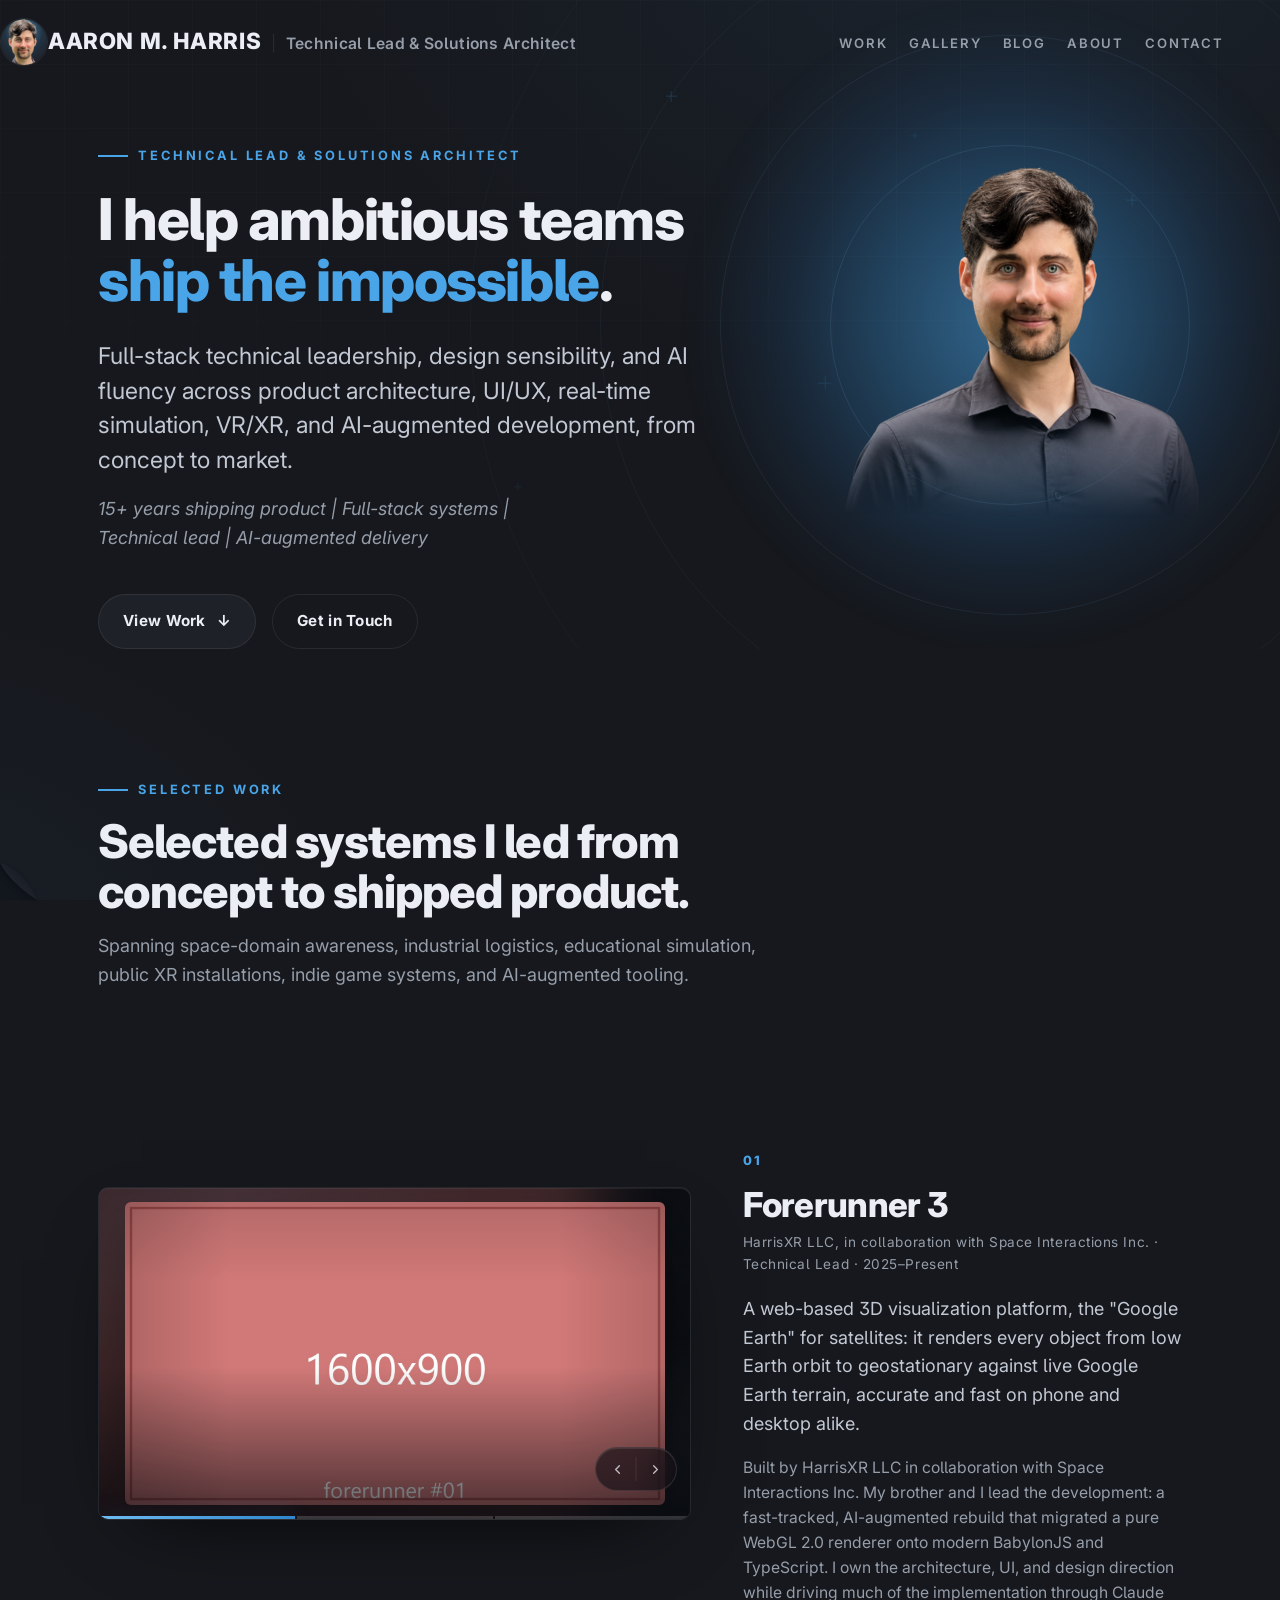
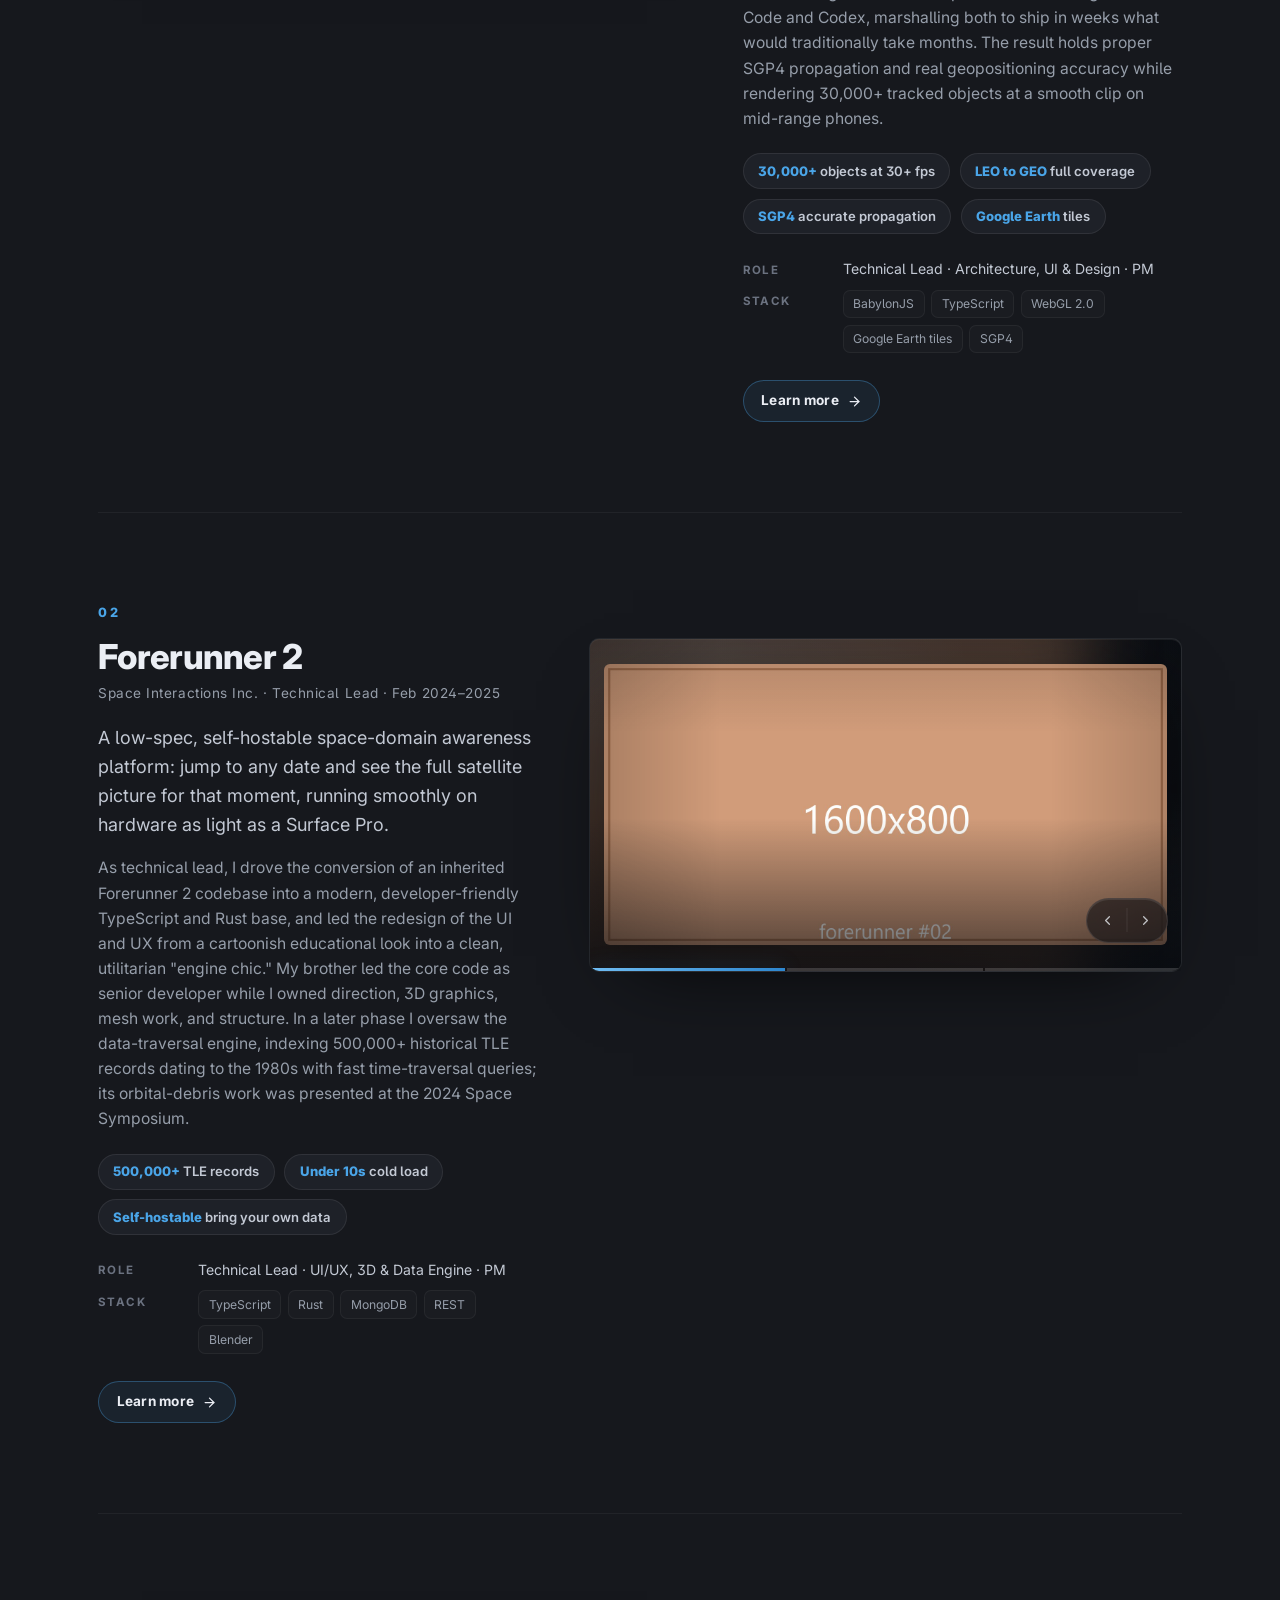
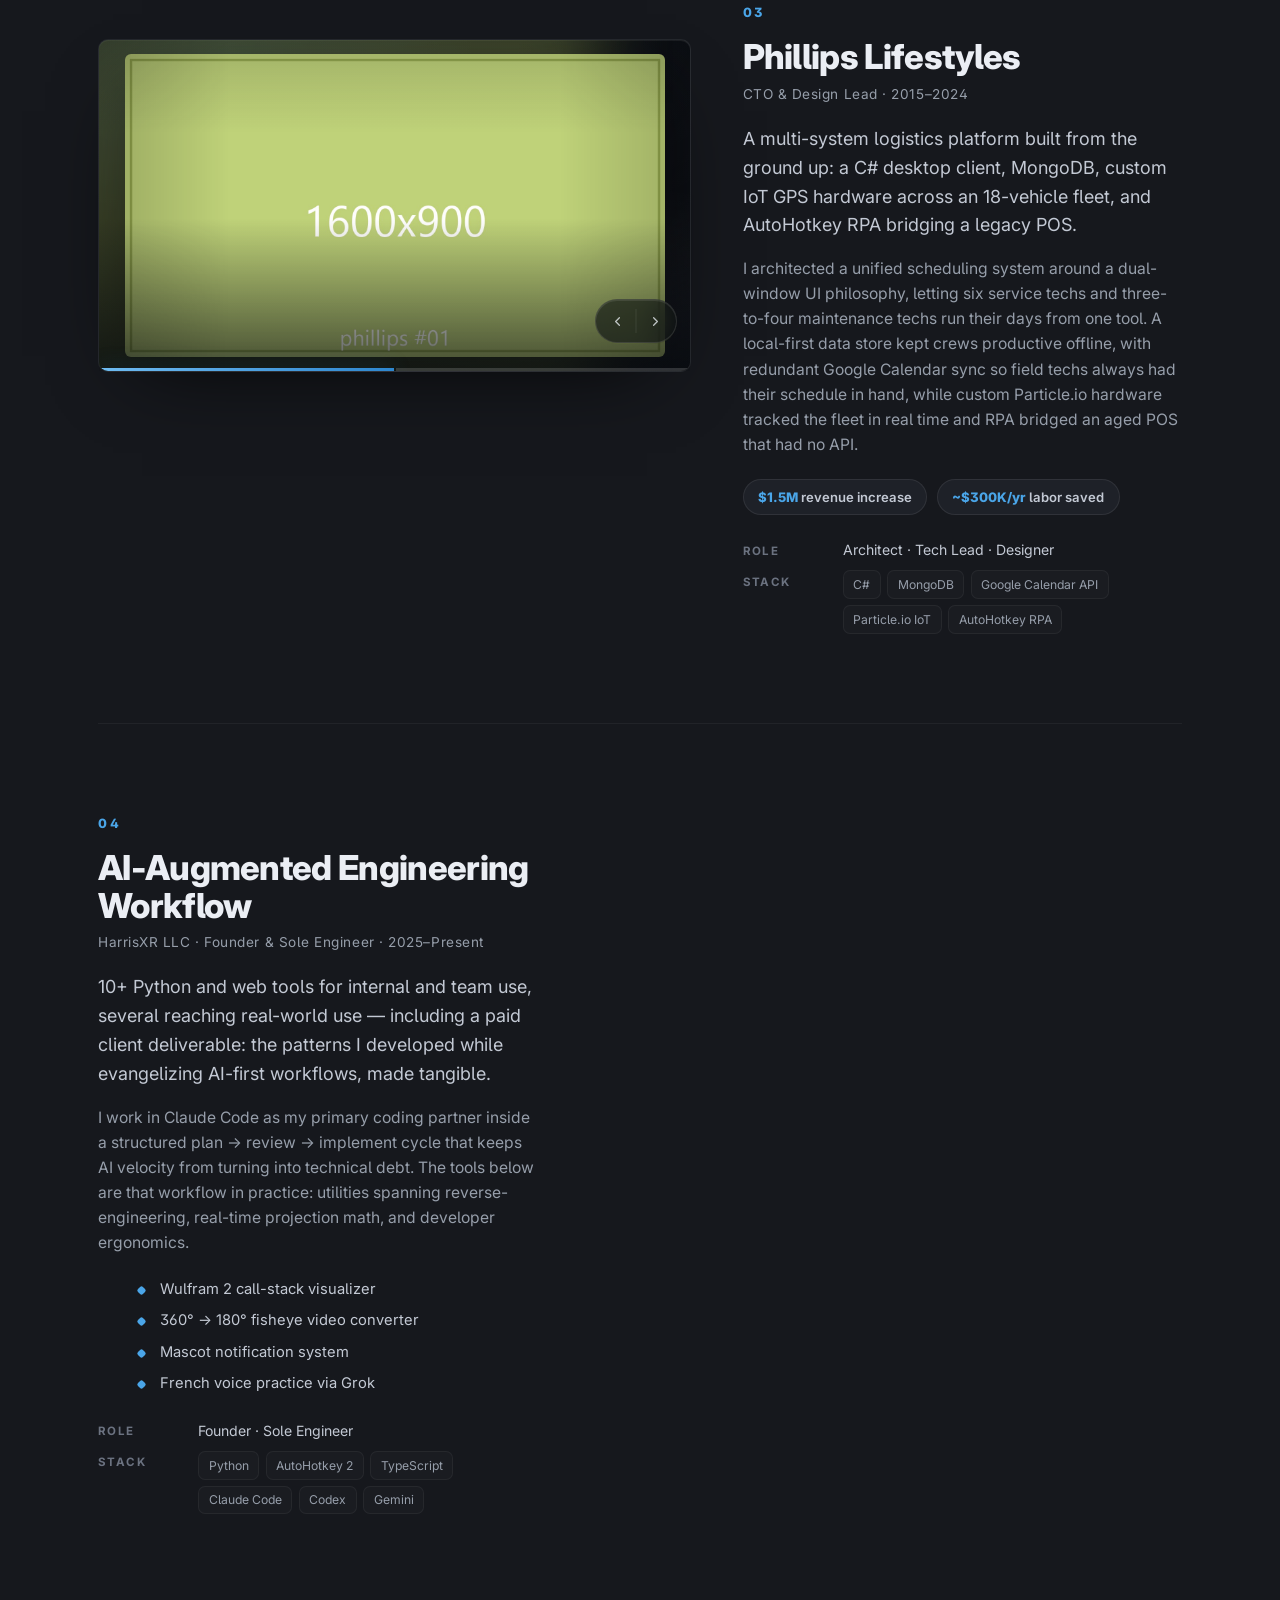
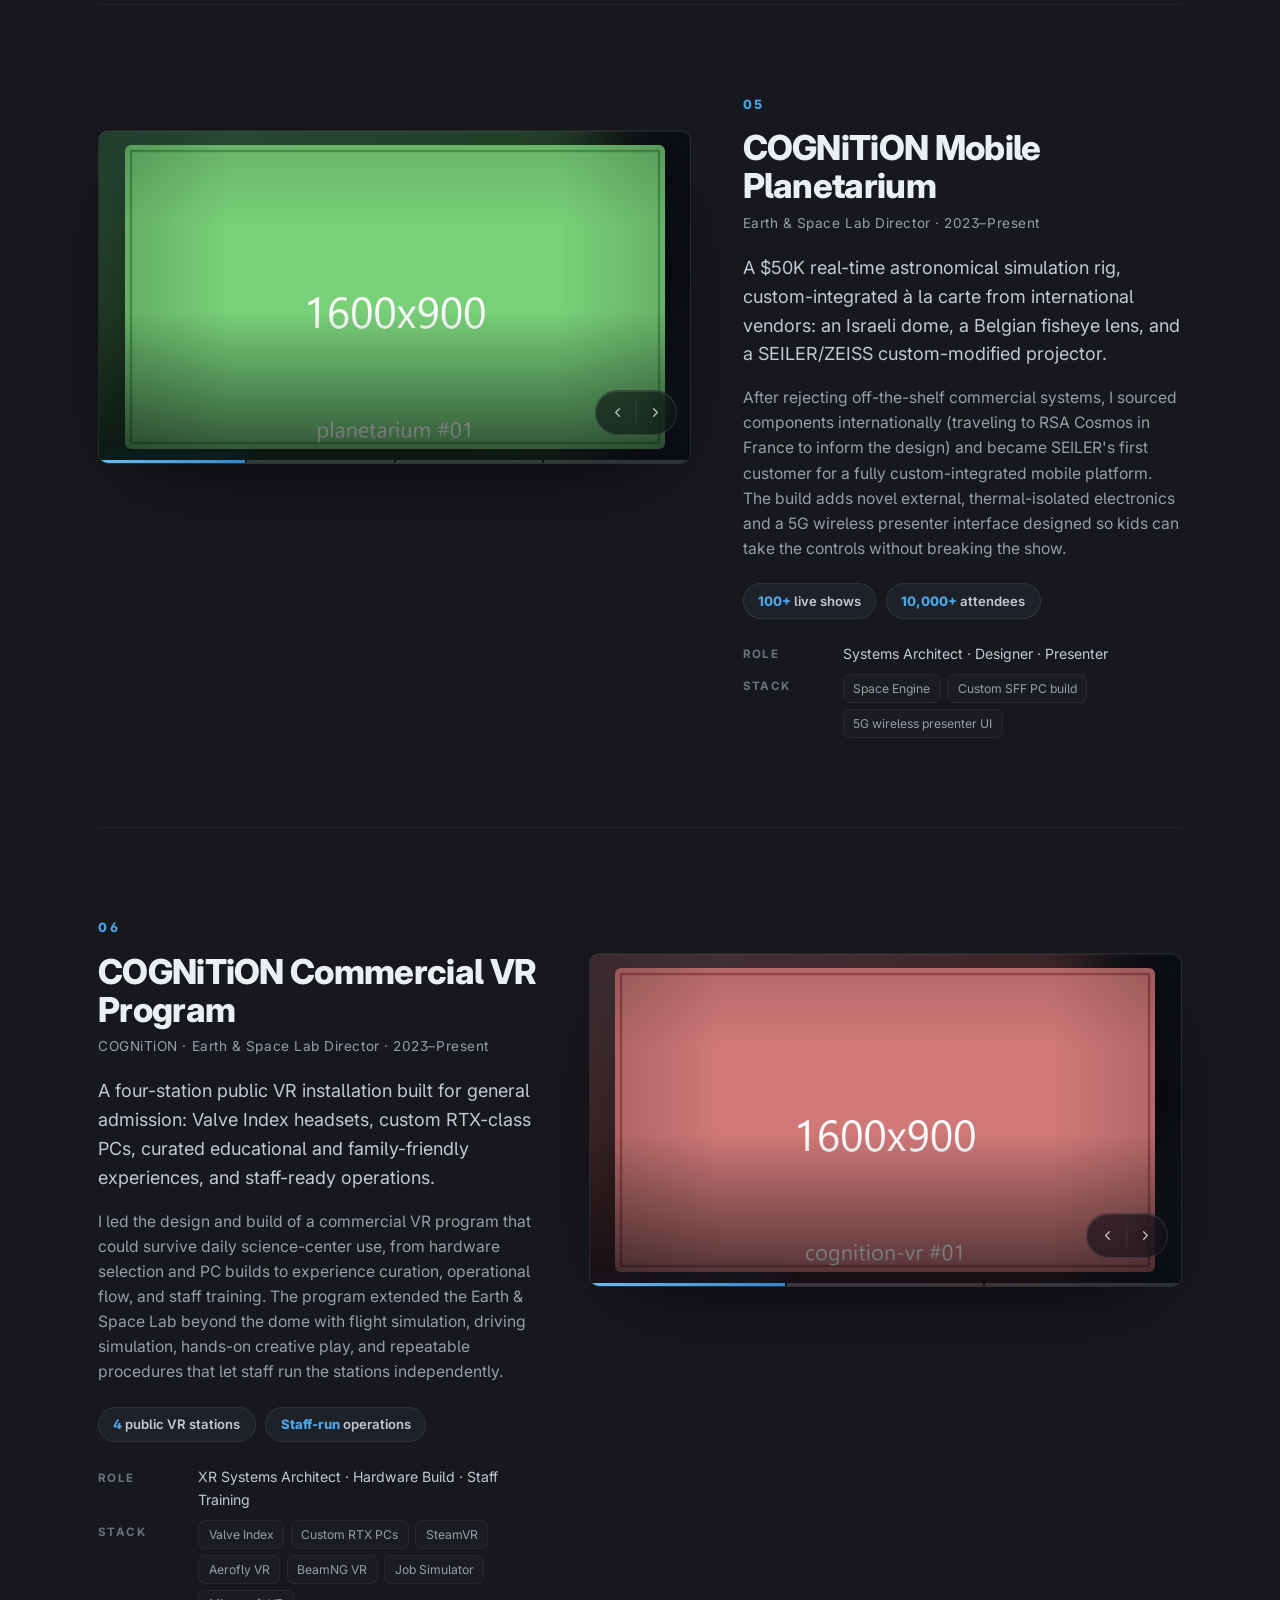
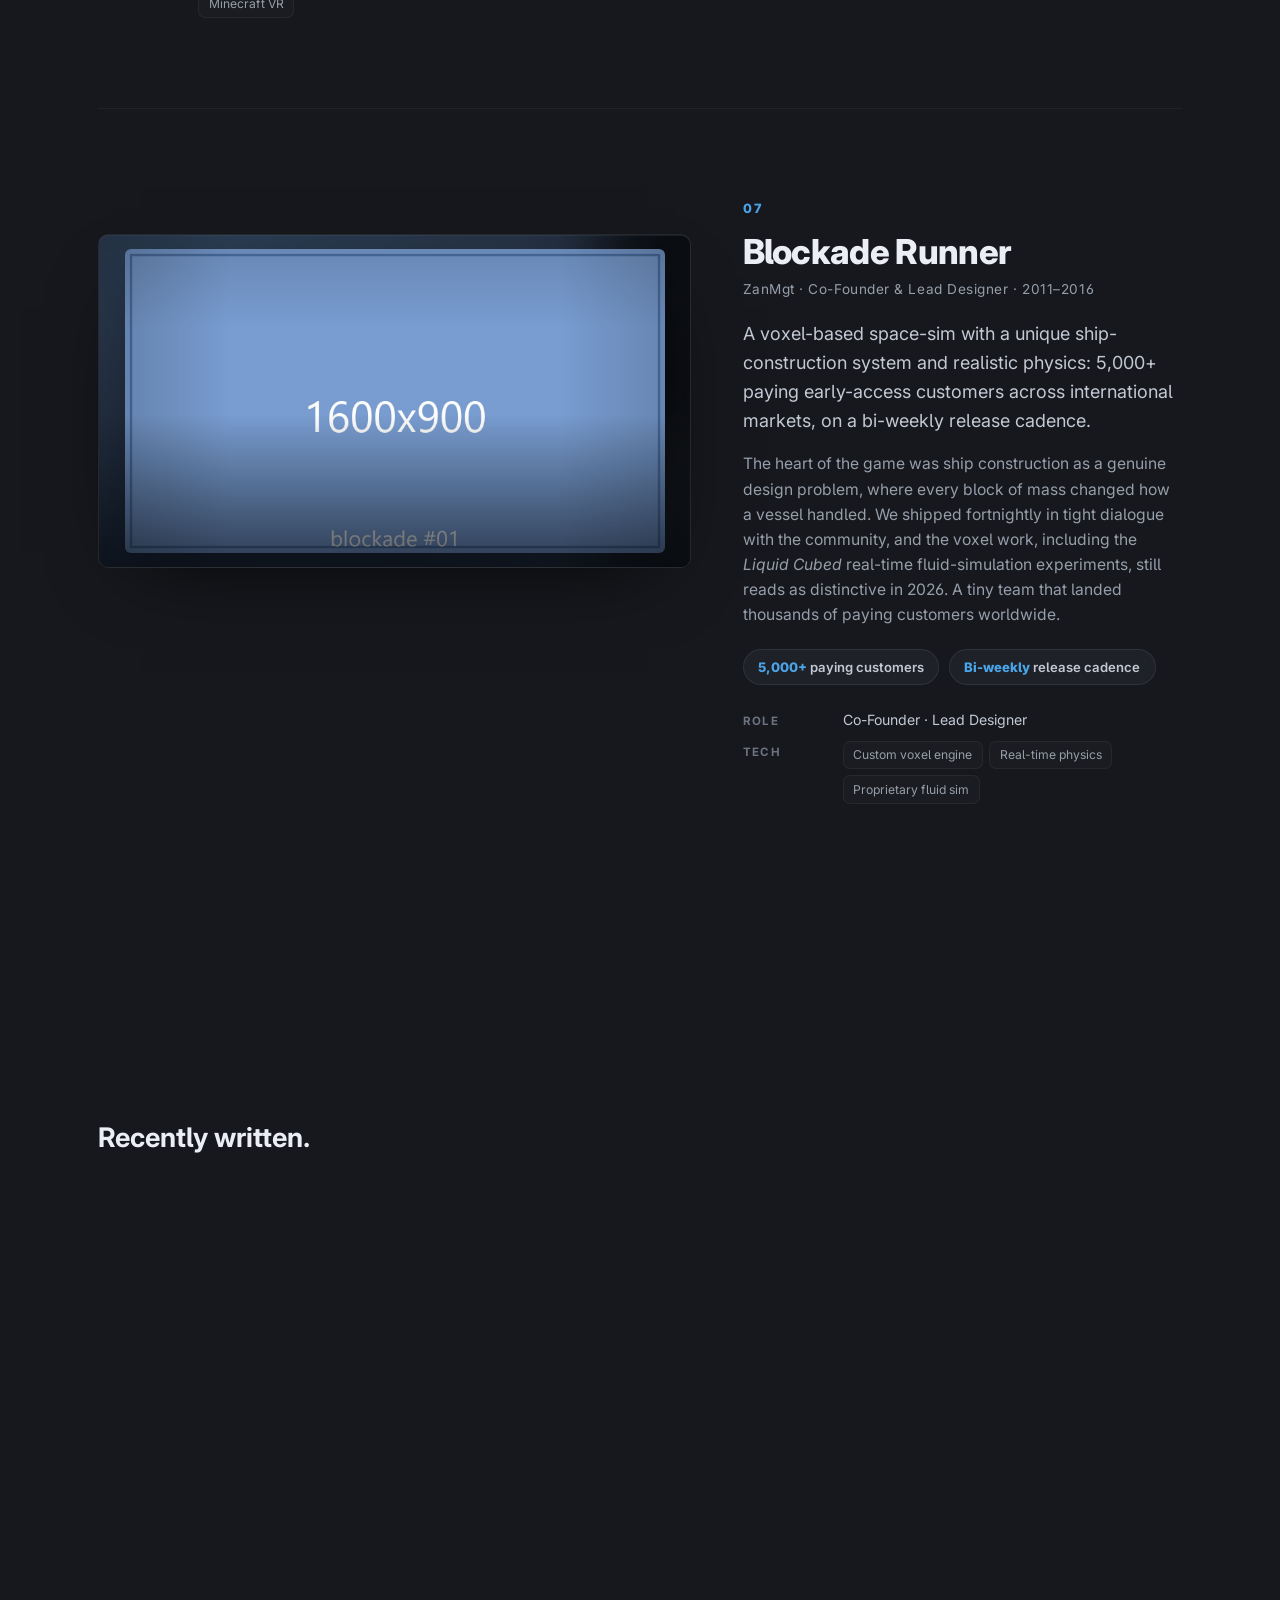
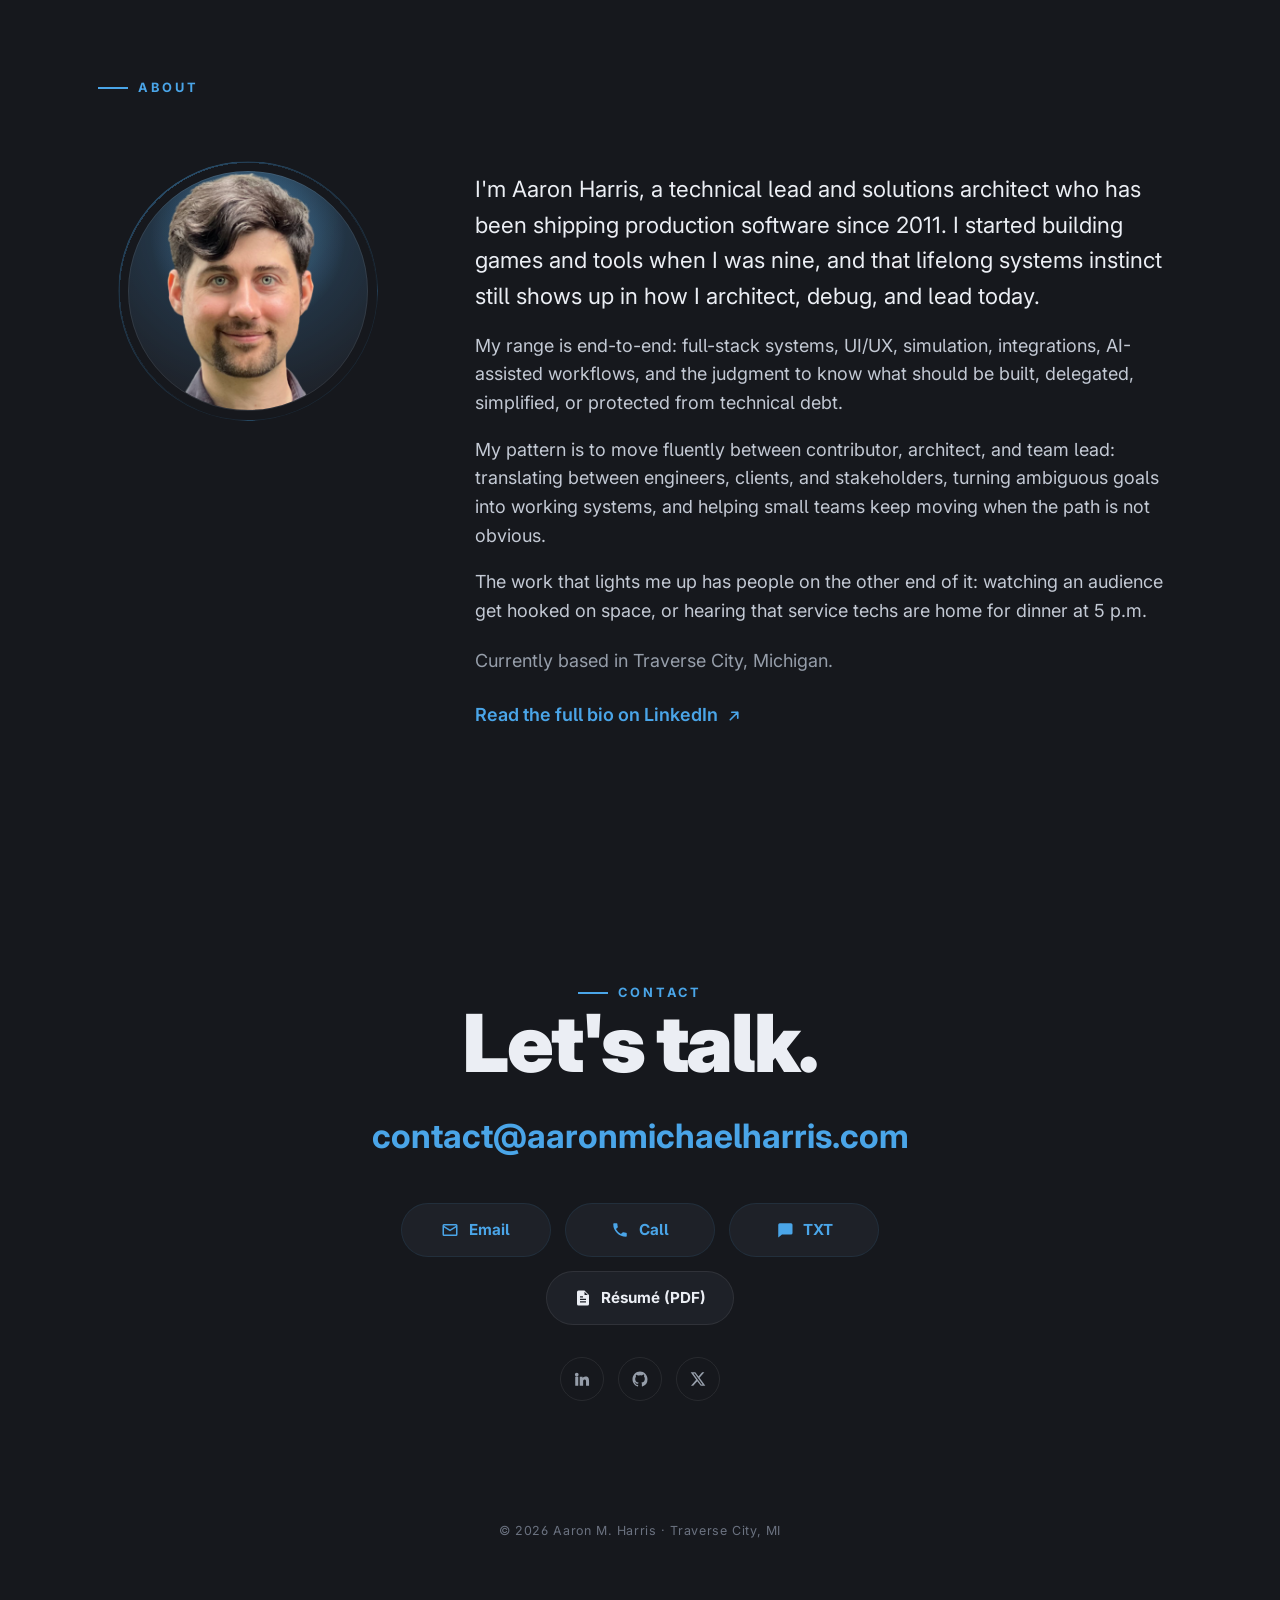
==== commit 76e65c77: "V087 - the editor saves a page, and the blog keeps its own publish - added a Save to repo button bes" ====
--- a/index.html
+++ b/index.html
@@ -76,9 +76,15 @@
        site.js creates window.AMH, the one namespace the trunks share.
 
        blog.js is not here: the blog lives on blog.html, which loads it. Each
-       page declares the trunks it needs, in the same fixed order. -->
+       page declares the trunks it needs, in the same fixed order.
+
+       markdown.js is here for the deep dives, which are written in Markdown
+       and carry their source. It reads no page and renders nothing on its
+       own, so it costs a reader one small file and nothing else. It comes
+       before tool.js, which is what asks it to render. -->
   <script defer src="site.js"></script>
   <script defer src="work.js"></script>
+  <script defer src="markdown.js"></script>
   <script defer src="tool.js"></script>
 
   <!-- Graceful degradation: without JS the reveal animations never fire, so
@@ -257,26 +263,44 @@
           <!--[/edit:work-intro]-->
         </div>
 
-        <!-- ╔══════════════════════════════════════════════════════════════════╗
-             ║  HOW TO EDIT THIS SECTION   (read me first)                        ║
-             ║                                                                    ║
-             ║  Each project is one PROJECT BLOCK, fenced by a START banner and    ║
-             ║  a matching END banner. Every field you'd change is labeled inline. ║
-             ║                                                                    ║
-             ║   • REORDER → cut a whole block (START banner down to its END        ║
-             ║       banner) and paste it above/below another. The 01, 02, 03…     ║
-             ║       number AND the left/right image side are AUTOMATIC, so        ║
-             ║       nothing else needs touching.                                 ║
-             ║   • ADD ONE → copy any whole block, paste it, then overwrite the     ║
-             ║       labeled fields (title, meta, image, copy, stats, chips).      ║
-             ║   • REMOVE  → delete a whole block (START banner to END banner).     ║
-             ║                                                                    ║
-             ║  IMAGES live in each project's GALLERY (one <img> per photo). Add   ║
-             ║  or remove a photo by adding/removing one <img> line. Arrows, dots, ║
-             ║  captions, and the lightbox build from that list automatically.     ║
-             ║  OPTIONAL bits (stats · highlights) AUTO-HIDE when left empty.      ║
-             ╚══════════════════════════════════════════════════════════════════╝ -->
-
+        <!-- ╔══════════════════════════════════════════════════════════════════════╗
+             ║  HOW TO EDIT THIS SECTION   (read me first)                          ║
+             ║                                                                      ║
+             ║  Each project is one PROJECT BLOCK, fenced by a START banner and     ║
+             ║  a matching END banner. Every field you'd change is labeled inline.  ║
+             ║                                                                      ║
+             ║  THE EDITOR DOES ALL OF THIS NOW. Turn it on, and each card          ║
+             ║  carries Project, Up and Down; New project sits under the list.      ║
+             ║  Duplicate and Remove are inside the form. By hand still works:      ║
+             ║                                                                      ║
+             ║   • REORDER → cut a whole item ([item:] pair and all) and paste it   ║
+             ║       above/below another. The 01, 02, 03… number AND the            ║
+             ║       left/right image side are AUTOMATIC, so nothing else needs     ║
+             ║       touching.                                                      ║
+             ║   • ADD ONE → copy a whole item, paste it, give it a NEW [item:] id  ║
+             ║       and new [edit:] slugs, then overwrite the labeled fields.      ║
+             ║   • REMOVE  → delete a whole item, its markers with it.              ║
+             ║                                                                      ║
+             ║  New project and Duplicate WRITE a card from one template, so a      ║
+             ║  comment typed inside one of those two is not kept. Everything       ║
+             ║  else - a reorder, a removal, any edit - moves your bytes and        ║
+             ║  changes none of them.                                               ║
+             ║                                                                      ║
+             ║  IMAGES live in each project's GALLERY (one <img> per photo). Add    ║
+             ║  or remove a photo by adding/removing one <img> line. Arrows, dots,  ║
+             ║  captions, and the lightbox build from that list automatically.      ║
+             ║  OPTIONAL bits (stats · highlights) AUTO-HIDE when left empty.       ║
+             ║                                                                      ║
+             ║  THE DEEP DIVE is written from Markdown. Its <template> carries the  ║
+             ║  source in a <script type="text/markdown">, and the HTML under that  ║
+             ║  is written again from the source at every Apply. Edit it in the     ║
+             ║  project's Deep dive view and not here: a hand edit to the HTML      ║
+             ║  half is lost the next time the form writes it. {gallery} places     ║
+             ║  the photographs and {note} makes the closing paragraph.             ║
+             ╚══════════════════════════════════════════════════════════════════════╝ -->
+
+        <!--[list:projects]-->
+        <!--[item:fr3]-->
         <!-- ╔═══════════════════════════════════════════════════════════════╗
              ║  PROJECT — Forerunner 3                                        ║
              ╚═══════════════════════════════════════════════════════════════╝ -->
@@ -337,7 +361,9 @@
             <!--[/edit:fr3-stats]-->
 
             <!-- OPTIONAL · highlights · empty = auto-hidden · row: <li>…</li> -->
+            <!--[edit:fr3-highlights]-->
             <ul class="highlights"></ul>
+            <!--[/edit:fr3-highlights]-->
 
             <!-- SPECS / chips (required) · edit Role and the chip tags -->
             <div class="specs">
@@ -359,25 +385,37 @@
             <!-- DEEP DIVE · title/subtitle in data-* · body is plain HTML:
                  <p>, <figure class="dd-figure">, <h4>, <ul class="dd-points">, <p class="dd-note"> -->
             <!--[edit:fr3-deepdive]-->
-            <template class="deepdive"
-                      data-title="Forerunner 3"
-                      data-subtitle="HarrisXR LLC, in collaboration with Space Interactions Inc.">
+            <template class="deepdive">
+              <script type="text/markdown" class="dd-source">Forerunner 3 is built and maintained by HarrisXR LLC in collaboration with Space Interactions Inc. My brother and I took on the build ourselves to help get the platform off the ground: he leads the engine and systems code as senior developer, while I own the architecture, UI, design, and project direction.
+
+The rebuild was fast-tracked with AI as a genuine collaborator, not a shortcut. We shepherded Claude Code and Codex together across the codebase, migrating a pure WebGL 2.0 renderer onto BabylonJS and TypeScript and modernizing it in weeks rather than months, with everything tuned for clarity under heavy live data.
+
+{gallery}
+
+The goal is to be the definitive place to see where things are in orbit: the "Google Earth" for satellites. It renders 30,000+ tracked objects at 30+ fps on mid-range phones, holds proper SGP4 propagation and real geopositioning accuracy, and feels at home on both phone and desktop. Satellite catalogs are drawn from Space-Track.org and Jonathan's Space Report, layered over live Google Earth terrain.
+
+### What I owned
+
+- Architecture and overall system design.
+- UI and interaction design across phone and desktop.
+- 3D scene and rendering direction on BabylonJS.
+- Project management and the AI-augmented dev workflow (Claude Code and Codex).
+
+{note} Built by HarrisXR LLC in collaboration with Space Interactions Inc. Early working prototype; public demo arriving soon.</script>
+              <h2 class="dd-lead">Forerunner 3</h2>
+              <p class="dd-lead__sub">HarrisXR LLC, in collaboration with Space Interactions Inc.</p>
               <p>Forerunner 3 is built and maintained by HarrisXR LLC in collaboration with Space Interactions Inc. My brother and I took on the build ourselves to help get the platform off the ground: he leads the engine and systems code as senior developer, while I own the architecture, UI, design, and project direction.</p>
               <p>The rebuild was fast-tracked with AI as a genuine collaborator, not a shortcut. We shepherded Claude Code and Codex together across the codebase, migrating a pure WebGL 2.0 renderer onto BabylonJS and TypeScript and modernizing it in weeks rather than months, with everything tuned for clarity under heavy live data.</p>
-              <!--[edit:fr3-dd-gallery]-->
-              <div class="gallery">
-                <img src="img/seed/forerunner-02.jpg" loading="lazy" alt="Forerunner 3 live orbital scene over Google Earth terrain (placeholder)."
-                     data-caption="Live orbital scene over Google Earth terrain (placeholder image)" />
-              </div>
-              <!--[/edit:fr3-dd-gallery]-->
+              <!--[edit:fr3-dd-gallery]--><div class="gallery"><img src="img/seed/forerunner-02.jpg" loading="lazy" alt="Forerunner 3 live orbital scene over Google Earth terrain (placeholder)." data-caption="Live orbital scene over Google Earth terrain (placeholder image)"></div><!--[/edit:fr3-dd-gallery]-->
               <p>The goal is to be the definitive place to see where things are in orbit: the "Google Earth" for satellites. It renders 30,000+ tracked objects at 30+ fps on mid-range phones, holds proper SGP4 propagation and real geopositioning accuracy, and feels at home on both phone and desktop. Satellite catalogs are drawn from Space-Track.org and Jonathan's Space Report, layered over live Google Earth terrain.</p>
               <h4>What I owned</h4>
-              <ul class="dd-points">
-                <li>Architecture and overall system design.</li>
-                <li>UI and interaction design across phone and desktop.</li>
-                <li>3D scene and rendering direction on BabylonJS.</li>
-                <li>Project management and the AI-augmented dev workflow (Claude Code and Codex).</li>
+              <ul>
+              <li>Architecture and overall system design.</li>
+              <li>UI and interaction design across phone and desktop.</li>
+              <li>3D scene and rendering direction on BabylonJS.</li>
+              <li>Project management and the AI-augmented dev workflow (Claude Code and Codex).</li>
               </ul>
+
               <p class="dd-note">Built by HarrisXR LLC in collaboration with Space Interactions Inc. Early working prototype; public demo arriving soon.</p>
             </template>
             <!--[/edit:fr3-deepdive]-->
@@ -385,7 +423,9 @@
           </div>
         </article>
         <!-- ╚═══════════════ END · Forerunner 3 ═══════════════╝ -->
-
+        <!--[/item:fr3]-->
+
+        <!--[item:fr2]-->
         <!-- ╔═══════════════════════════════════════════════════════════════╗
              ║  PROJECT — Forerunner 2                                        ║
              ╚═══════════════════════════════════════════════════════════════╝ -->
@@ -445,7 +485,9 @@
             <!--[/edit:fr2-stats]-->
 
             <!-- OPTIONAL · highlights · empty = auto-hidden · row: <li>…</li> -->
+            <!--[edit:fr2-highlights]-->
             <ul class="highlights"></ul>
+            <!--[/edit:fr2-highlights]-->
 
             <!-- SPECS / chips (required) · edit Role and the chip tags -->
             <div class="specs">
@@ -467,26 +509,39 @@
             <!-- DEEP DIVE · title/subtitle in data-* · body is plain HTML:
                  <p>, <figure class="dd-figure">, <h4>, <ul class="dd-points">, <p class="dd-note"> -->
             <!--[edit:fr2-deepdive]-->
-            <template class="deepdive"
-                      data-title="Forerunner 2"
-                      data-subtitle="Space Interactions Inc. · Technical Lead">
+            <template class="deepdive">
+              <script type="text/markdown" class="dd-source">When we came on, Forerunner 2 was an educational-style tool built on an older codebase. I led its conversion into a modern, developer-friendly TypeScript and Rust base that we cleaned up and modernized over several weeks, and I redesigned the interface from a cartoonish look into a utilitarian, engine-inspired aesthetic. TypeScript and Rust were both new to us at the time; we leaned on early-2024 AI to ramp up fast and met the challenge.
+
+{gallery}
+
+In a later phase, brought in through HarrisXR LLC, I oversaw a full upgrade of the data-traversal engine. The system indexes more than 500,000 historical TLE records dating to the 1980s and lets you jump to any date and pull that moment's full satellite set from server to client in a couple of seconds on consumer hardware. Getting MongoDB traversal fast across a catalog that size was the core technical challenge.
+
+Low hardware requirements were a deliberate specialty. The software cold-loads in under ten seconds and runs well as host or client on light machines like a Surface Pro, and it is designed for local hosting with your own TLE data. I also wrote in-depth developer install and onboarding guides so new engineers could be productive quickly, and ran PM duties on the Jira board to keep the team aligned.
+
+### What I owned
+
+- UI/UX redesign to a modern, utilitarian look.
+- Conversion to a modern TypeScript and Rust codebase, with my brother as senior developer.
+- Data-traversal engine: TLE integration and MongoDB query performance.
+- Blender mesh work and 3D direction.
+- Developer onboarding docs and Jira project management.
+
+{note} A Space Interactions Inc. platform, now shelved. Built for government and commercial space-domain awareness.</script>
+              <h2 class="dd-lead">Forerunner 2</h2>
+              <p class="dd-lead__sub">Space Interactions Inc. · Technical Lead</p>
               <p>When we came on, Forerunner 2 was an educational-style tool built on an older codebase. I led its conversion into a modern, developer-friendly TypeScript and Rust base that we cleaned up and modernized over several weeks, and I redesigned the interface from a cartoonish look into a utilitarian, engine-inspired aesthetic. TypeScript and Rust were both new to us at the time; we leaned on early-2024 AI to ramp up fast and met the challenge.</p>
-              <!--[edit:fr2-dd-gallery]-->
-              <div class="gallery">
-                <img src="img/seed/forerunner-01.jpg" loading="lazy" alt="Forerunner 2 modern utilitarian interface (placeholder)."
-                     data-caption="The redesigned utilitarian interface (placeholder image)" />
-              </div>
-              <!--[/edit:fr2-dd-gallery]-->
+              <!--[edit:fr2-dd-gallery]--><div class="gallery"><img src="img/seed/forerunner-01.jpg" loading="lazy" alt="Forerunner 2 modern utilitarian interface (placeholder)." data-caption="The redesigned utilitarian interface (placeholder image)"></div><!--[/edit:fr2-dd-gallery]-->
               <p>In a later phase, brought in through HarrisXR LLC, I oversaw a full upgrade of the data-traversal engine. The system indexes more than 500,000 historical TLE records dating to the 1980s and lets you jump to any date and pull that moment's full satellite set from server to client in a couple of seconds on consumer hardware. Getting MongoDB traversal fast across a catalog that size was the core technical challenge.</p>
               <p>Low hardware requirements were a deliberate specialty. The software cold-loads in under ten seconds and runs well as host or client on light machines like a Surface Pro, and it is designed for local hosting with your own TLE data. I also wrote in-depth developer install and onboarding guides so new engineers could be productive quickly, and ran PM duties on the Jira board to keep the team aligned.</p>
               <h4>What I owned</h4>
-              <ul class="dd-points">
-                <li>UI/UX redesign to a modern, utilitarian look.</li>
-                <li>Conversion to a modern TypeScript and Rust codebase, with my brother as senior developer.</li>
-                <li>Data-traversal engine: TLE integration and MongoDB query performance.</li>
-                <li>Blender mesh work and 3D direction.</li>
-                <li>Developer onboarding docs and Jira project management.</li>
+              <ul>
+              <li>UI/UX redesign to a modern, utilitarian look.</li>
+              <li>Conversion to a modern TypeScript and Rust codebase, with my brother as senior developer.</li>
+              <li>Data-traversal engine: TLE integration and MongoDB query performance.</li>
+              <li>Blender mesh work and 3D direction.</li>
+              <li>Developer onboarding docs and Jira project management.</li>
               </ul>
+
               <p class="dd-note">A Space Interactions Inc. platform, now shelved. Built for government and commercial space-domain awareness.</p>
             </template>
             <!--[/edit:fr2-deepdive]-->
@@ -494,7 +549,9 @@
           </div>
         </article>
         <!-- ╚═══════════════ END · Forerunner 2 ═══════════════╝ -->
-
+        <!--[/item:fr2]-->
+
+        <!--[item:phl]-->
         <!-- ╔═══════════════════════════════════════════════════════════════╗
              ║  PROJECT — Phillips Lifestyles                                 ║
              ╚═══════════════════════════════════════════════════════════════╝ -->
@@ -550,7 +607,9 @@
             <!--[/edit:phl-stats]-->
 
             <!-- OPTIONAL · highlights · empty = auto-hidden · row: <li>…</li> -->
+            <!--[edit:phl-highlights]-->
             <ul class="highlights"></ul>
+            <!--[/edit:phl-highlights]-->
 
             <!-- SPECS / chips (required) · edit Role and the chip tags -->
             <div class="specs">
@@ -565,7 +624,9 @@
           </div>
         </article>
         <!-- ╚═══════════════ END · Phillips Lifestyles ═══════════════╝ -->
-
+        <!--[/item:phl]-->
+
+        <!--[item:aiw]-->
        <!-- ╔═══════════════════════════════════════════════════════════════╗
              ║  PROJECT — AI-Augmented Engineering Workflow                   ║
              ╚═══════════════════════════════════════════════════════════════╝ -->
@@ -622,7 +683,9 @@
             <!--[/edit:aiw-desc]-->
 
             <!-- OPTIONAL · stats · empty = auto-hidden · row: <span class="stat"><b>5,000+</b> customers</span> -->
+            <!--[edit:aiw-stats]-->
             <div class="stats"></div>
+            <!--[/edit:aiw-stats]-->
 
             <!-- OPTIONAL · highlights · empty = auto-hidden · row: <li>…</li> -->
             <!--[edit:aiw-highlights]-->
@@ -647,7 +710,9 @@
           </div>
         </article>
         <!-- ╚═══════════════ END · AI-Augmented Engineering Workflow ═══════════════╝ -->
-
+        <!--[/item:aiw]-->
+
+        <!--[item:cog]-->
         <!-- ╔═══════════════════════════════════════════════════════════════╗
              ║  PROJECT — COGNiTiON Mobile Planetarium                        ║
              ╚═══════════════════════════════════════════════════════════════╝ -->
@@ -708,7 +773,9 @@
             <!--[/edit:cog-stats]-->
 
             <!-- OPTIONAL · highlights · empty = auto-hidden · row: <li>…</li> -->
+            <!--[edit:cog-highlights]-->
             <ul class="highlights"></ul>
+            <!--[/edit:cog-highlights]-->
 
             <!-- SPECS / chips (required) · edit Role and the chip tags -->
             <div class="specs">
@@ -723,7 +790,9 @@
           </div>
         </article>
         <!-- ╚═══════════════ END · COGNiTiON Mobile Planetarium ═══════════════╝ -->
-
+        <!--[/item:cog]-->
+
+        <!--[item:cvr]-->
         <!-- ╔═══════════════════════════════════════════════════════════════╗
              ║  PROJECT — COGNiTiON Commercial VR Program                  ║
              ╚═══════════════════════════════════════════════════════════════╝ -->
@@ -783,7 +852,9 @@
             <!--[/edit:cvr-stats]-->
 
             <!-- OPTIONAL · highlights · empty = auto-hidden · row: <li>…</li> -->
+            <!--[edit:cvr-highlights]-->
             <ul class="highlights"></ul>
+            <!--[/edit:cvr-highlights]-->
 
             <!-- SPECS / chips (required) · edit Role and the chip tags -->
             <div class="specs">
@@ -798,7 +869,9 @@
           </div>
         </article>
         <!-- ╚═══════════════ END · COGNiTiON Commercial VR Program ═══════════════╝ -->
-
+        <!--[/item:cvr]-->
+
+        <!--[item:br]-->
         <!-- ╔═══════════════════════════════════════════════════════════════╗
              ║  PROJECT — Blockade Runner                                     ║
              ╚═══════════════════════════════════════════════════════════════╝ -->
@@ -852,7 +925,9 @@
             <!--[/edit:br-stats]-->
 
             <!-- OPTIONAL · highlights · empty = auto-hidden · row: <li>…</li> -->
+            <!--[edit:br-highlights]-->
             <ul class="highlights"></ul>
+            <!--[/edit:br-highlights]-->
 
             <!-- SPECS / chips (required) · edit Role and the chip tags -->
             <div class="specs">
@@ -867,6 +942,8 @@
           </div>
         </article>
         <!-- ╚═══════════════ END · Blockade Runner ═══════════════╝ -->
+        <!--[/item:br]-->
+        <!--[/list:projects]-->
 
  
 
--- a/site.css
+++ b/site.css
@@ -1285,7 +1285,9 @@
    data-span is the width a tile is DRAWN at. data-w, on the same
    element, is the width the image PREFERS. They are equal in authored
    markup; the packer changes only the first. */
-.gal { padding: 0 0 var(--section-pad); }
+/* The section number is counted, never typed. A train moved or added by the
+   editor numbers itself, and so does one moved by hand in the source. */
+.gal { padding: 0 0 var(--section-pad); counter-reset: train; }
 .gal-intro { padding: var(--section-pad) 0 clamp(1.6rem, 3vw, 2.6rem); }
 .gal-note { margin-top: 1rem; color: var(--muted); font-size: .88rem; }
 
@@ -1298,6 +1300,7 @@
   --gal-cols: 6;
   grid-template-columns: repeat(6, 1fr);
   gap: var(--gal-gap, 14px);
+  counter-increment: train;
   margin-bottom: clamp(2rem, 4vw, 3.2rem);
   /* One height for every tile in the grid. It is set on the tile and not as
      grid-auto-rows, because the title band is a grid item too and has to size
@@ -1317,9 +1320,21 @@
   font-size: .66rem; letter-spacing: .2em; text-transform: uppercase;
   color: var(--accent); font-weight: 700;
 }
+/* The counter prints here. It is not hidden from assistive technology:
+   generated content is part of the band's name, and the number is one of
+   the two facts the band carries that nobody types. */
+.gal-train__i { font-style: normal; }
+.gal-train__i::before { content: counter(train, decimal-leading-zero) " / "; }
 .gal-train__title { margin: 0; font-size: clamp(1.3rem, 2.4vw, 2rem); letter-spacing: -.02em; }
 .gal-train__rule { flex: 1; height: 1px; background: var(--line); }
-.gal-train__meta { flex: none; font-size: .72rem; color: var(--muted); letter-spacing: .05em; }
+/* The year and the image count are one phrase, so they sit closer to each
+   other than to the rule. The dot between them is drawn, not typed: the
+   count is written at export and a separator in the markup would be too. */
+.gal-train__meta {
+  flex: none; display: flex; align-items: baseline; gap: .45rem;
+  font-size: .72rem; color: var(--muted); letter-spacing: .05em;
+}
+.gal-train__count::before { content: "\00B7"; margin-right: .45rem; color: var(--dim); }
 
 /* A tile. The figure is the slot; the image fills it. */
 .gal-tile {
@@ -1653,12 +1668,24 @@
 figure.dd-figure figcaption:empty { display: none; }
 
 /* bullet block — mirrors the card .highlights diamond markers */
-ul.dd-points { margin-top: 1.2rem; display: grid; gap: .6rem; list-style: none; padding: 0; }
-ul.dd-points li {
+/* The renderer writes a plain <ul> and a heading at whichever level the
+   heading tool stopped on, so the drawer styles all of them the same rather
+   than asking the writer to remember which one it wants. */
+.dd__body h2, .dd__body h3 {
+  font-size: .78rem; font-weight: 800; letter-spacing: .14em;
+  text-transform: uppercase; color: var(--dim); margin-top: 1.9rem;
+}
+/* The title and the subtitle live inside the template now, because a
+   splice writes what is between two markers and an attribute on the
+   template is outside them. work.js lifts them into the drawer head and
+   they are never shown in the body. */
+.dd-lead, .dd-lead__sub { display: none; }
+ul.dd-points, .dd__body ul { margin-top: 1.2rem; display: grid; gap: .6rem; list-style: none; padding: 0; }
+ul.dd-points li, .dd__body ul li {
   position: relative; padding-left: 1.4rem;
   color: var(--text-soft); font-size: .92rem; line-height: 1.55;
 }
-ul.dd-points li::before {
+ul.dd-points li::before, .dd__body ul li::before {
   content: ""; position: absolute; left: 0; top: .55em;
   width: 7px; height: 7px; border-radius: 2px; background: var(--accent);
   transform: rotate(45deg);
@@ -2467,18 +2494,12 @@
    This one is a solid YELLOW pill and it opens the whole post. Filled
    against hollow, and yellow against blue, so the two can be told apart at
    a glance rather than by reading them. Yellow is the editor's own colour
-   for blog work, which the panel already uses. */
-.bs-retry {
-  display: inline-flex; align-items: center; gap: .35rem;
-  padding: .3rem .7rem; border-radius: 999px;
-  border: 1px solid var(--c-yellow); background: var(--c-yellow);
-  color: var(--bg-deep);
-  font: 700 .74rem var(--font); cursor: pointer;
-  transition: filter .2s var(--ease-soft), box-shadow .2s var(--ease-soft);
-}
-.bs-retry:hover { filter: brightness(1.08); box-shadow: 0 0 0 3px rgba(242,193,78,.28); }
-.bs-retry:focus-visible { outline: 2px solid var(--c-yellow); outline-offset: 2px; }
-/* the pencil takes its colour from the text, so it stays black on yellow */
+   for blog work, which the panel already uses.
+
+   THE PAINT IS NOT HERE. A pill exists only while the editor is on, and the
+   gallery's own pills wear the same one, so it lives in the editor's
+   stylesheet as .ced-pill and this file keeps only the placement. blog.js
+   puts both classes on the button. */
 .bs-retry__i { width: 13px; height: 13px; flex: none; }
 
 /* MONTH FILES WRITTEN BEFORE V051 keep their own post markup until one
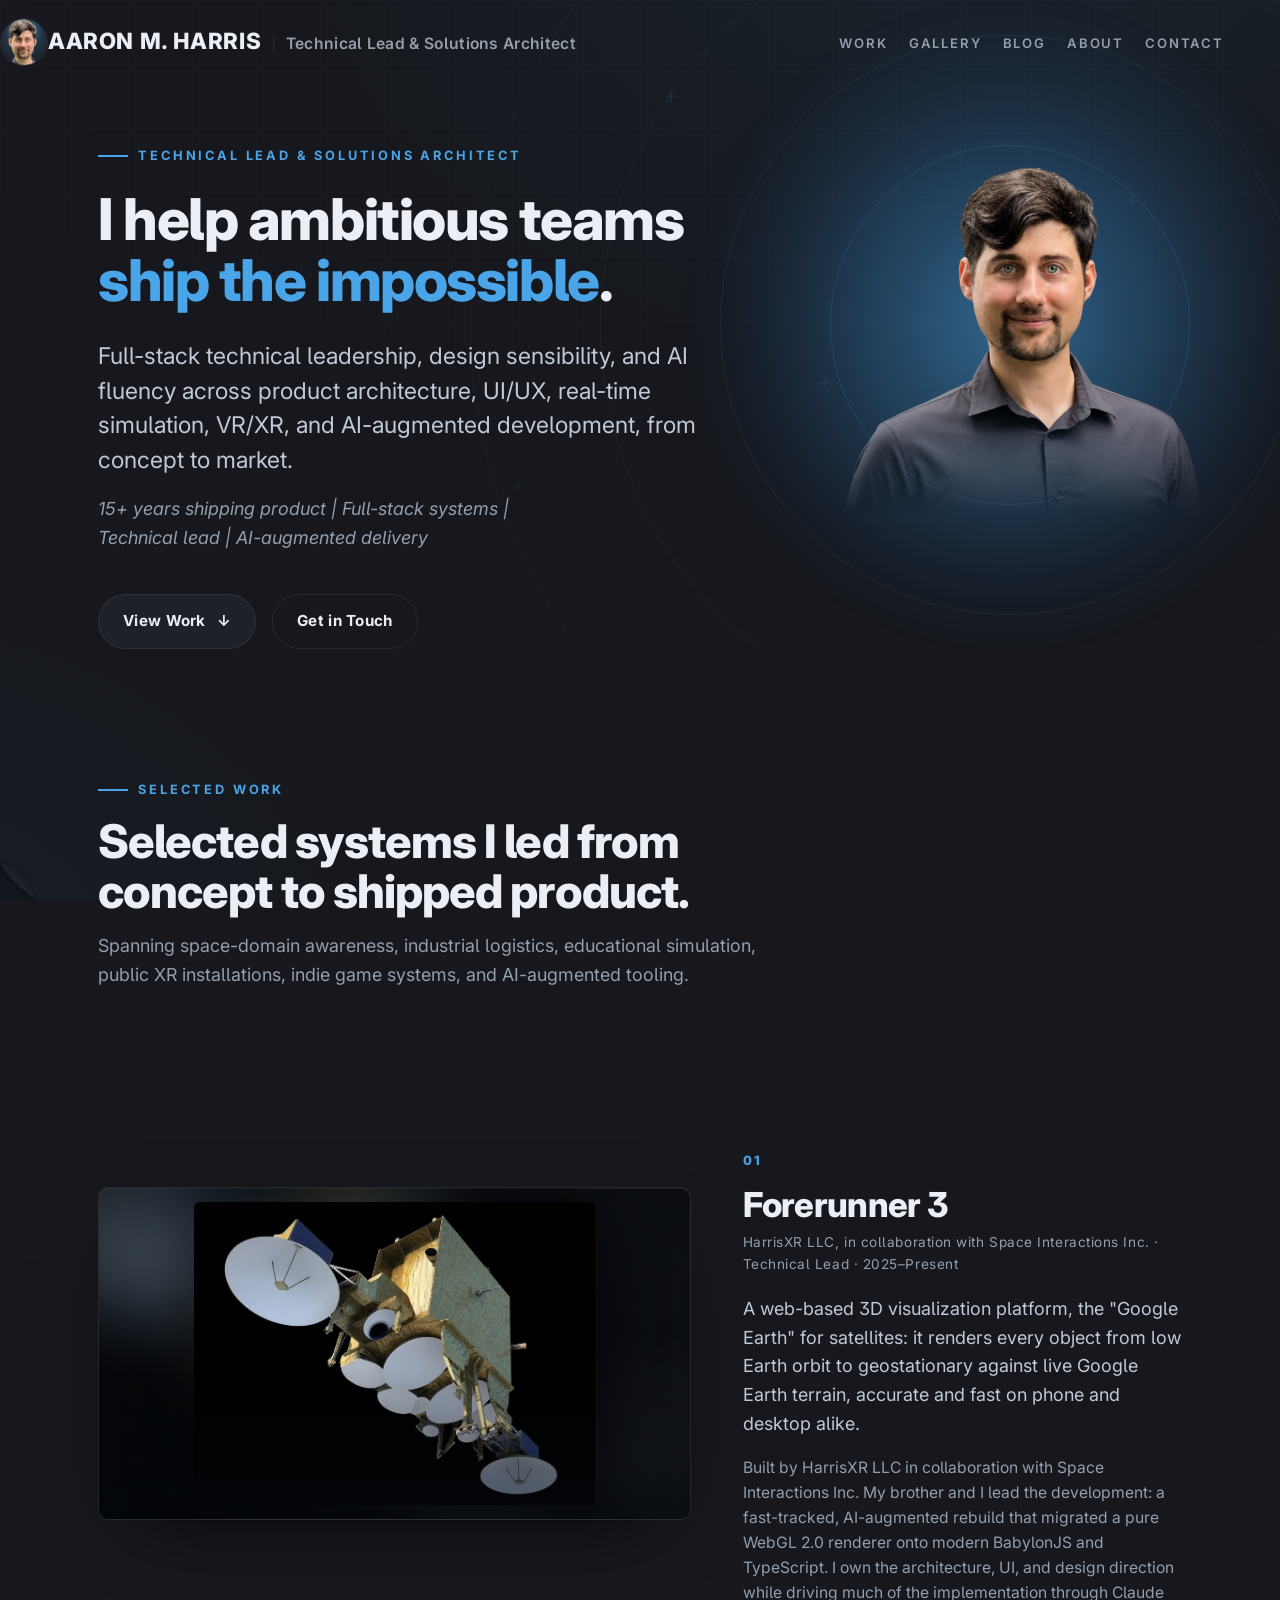
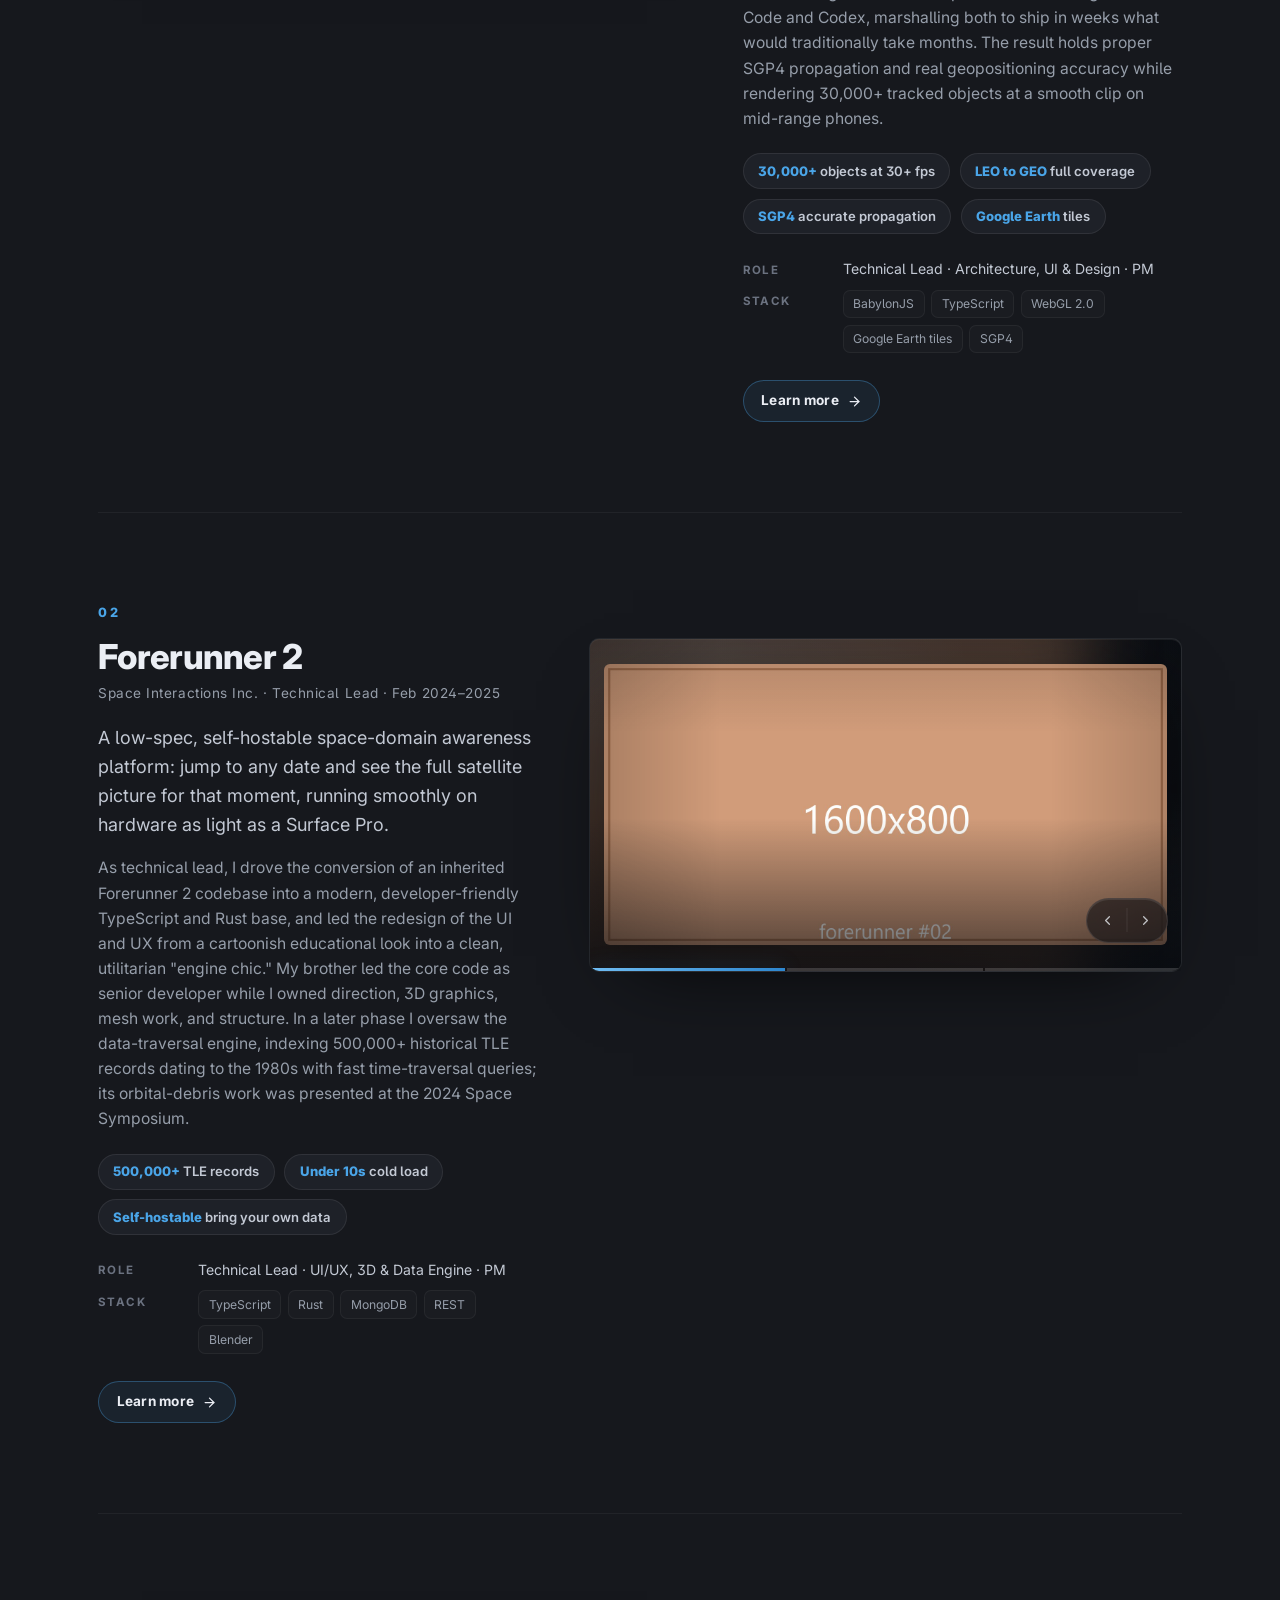
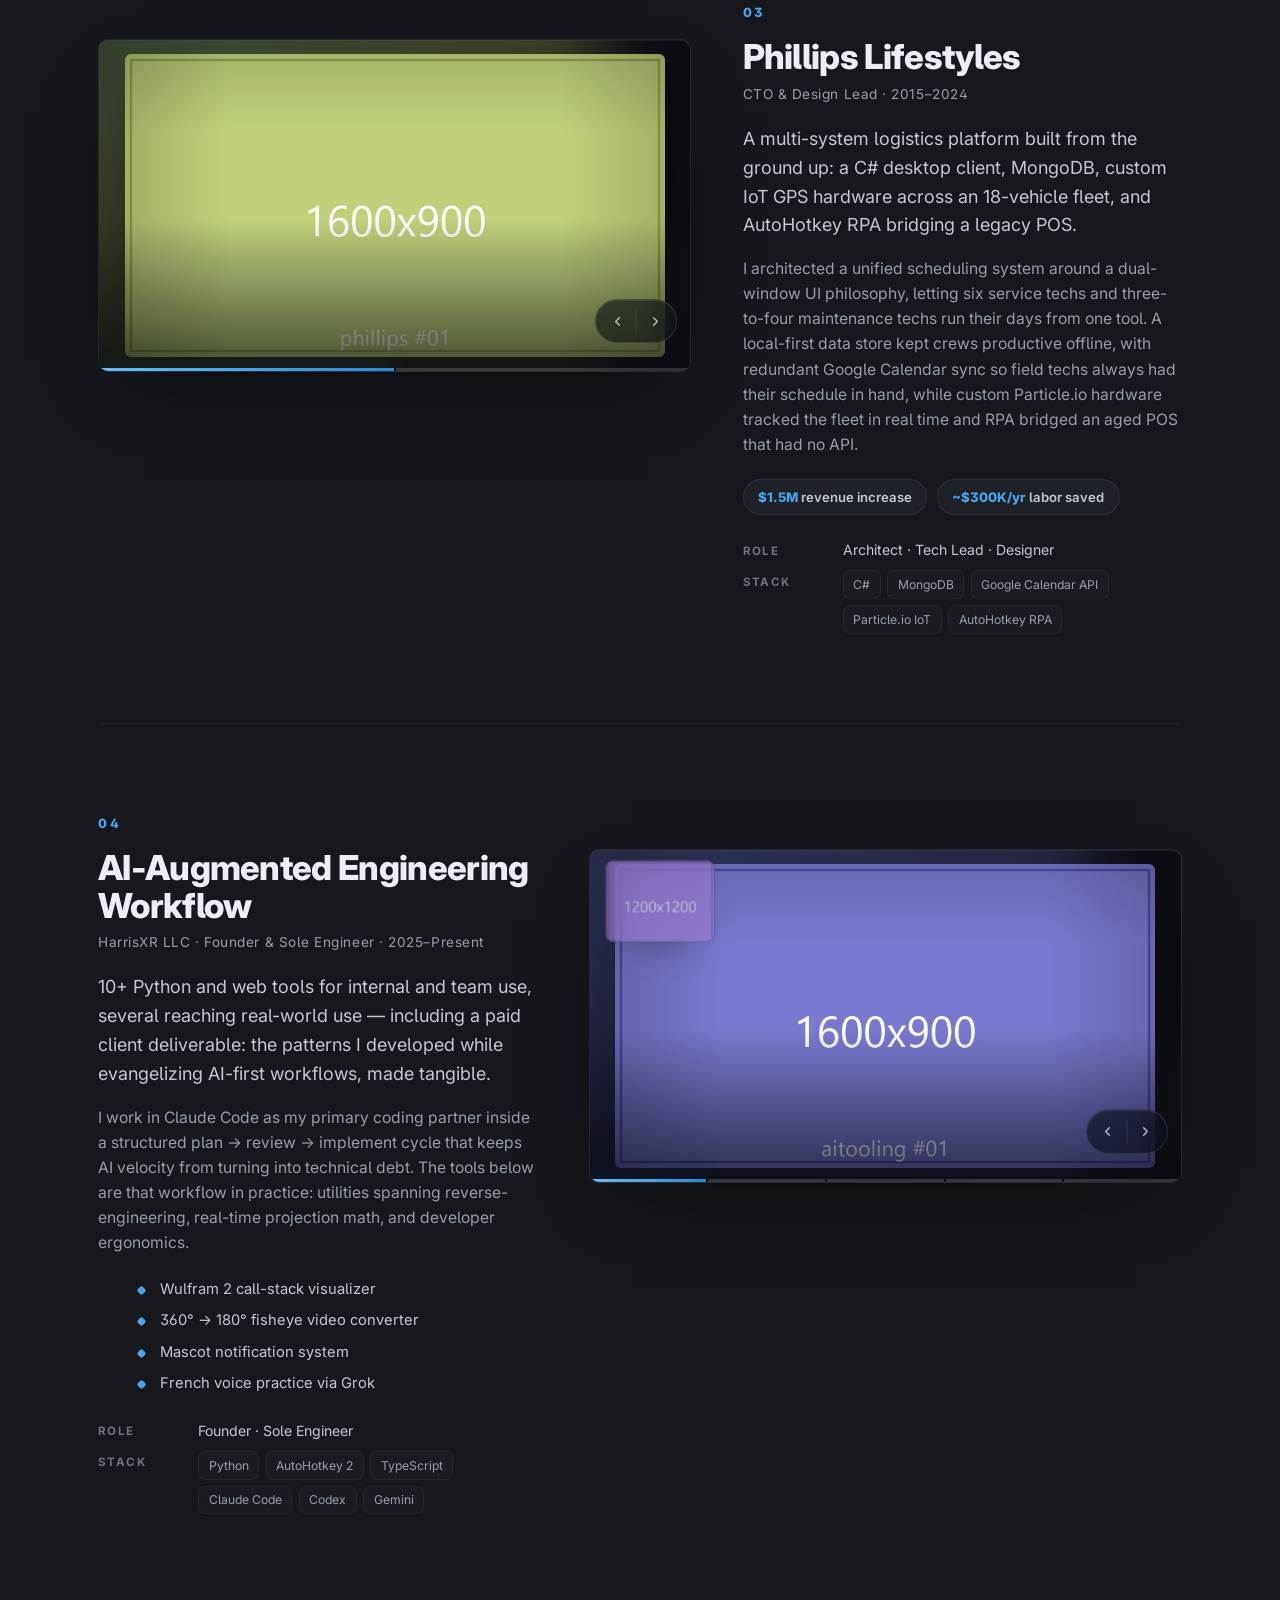
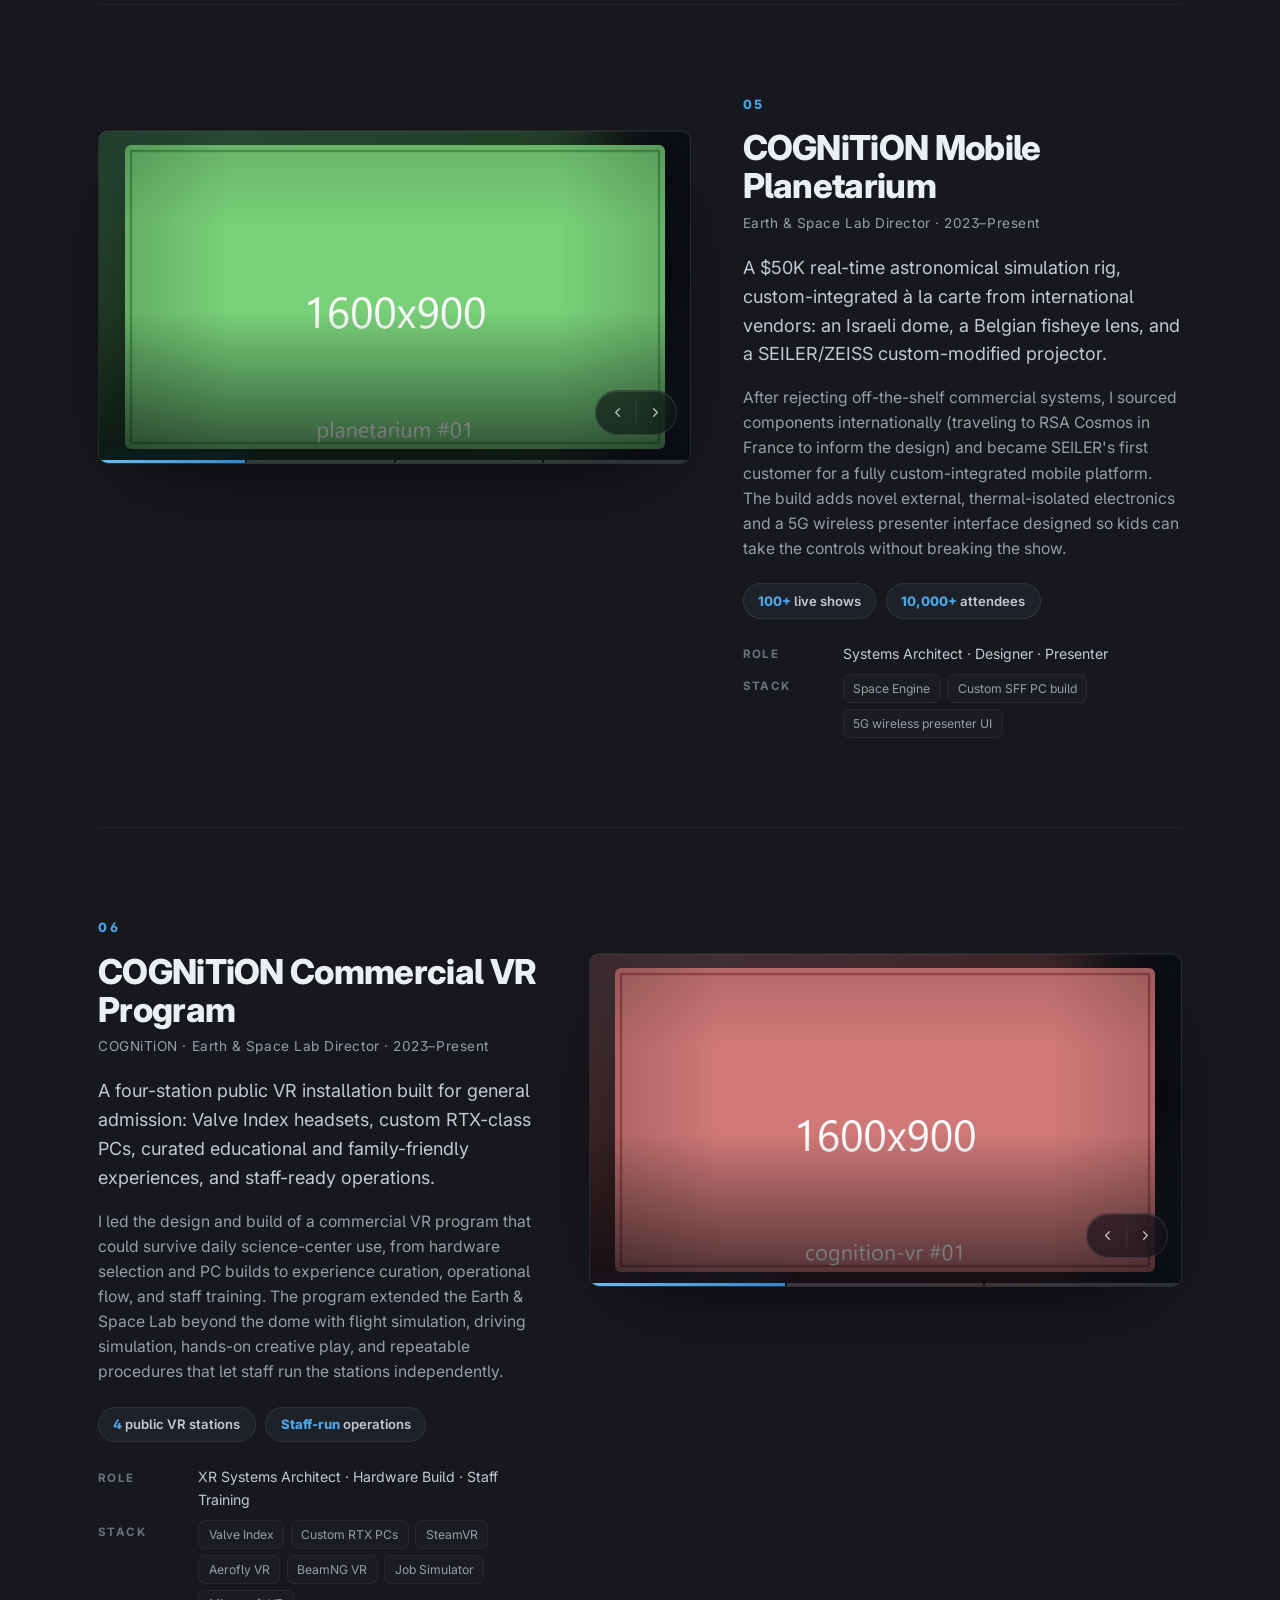
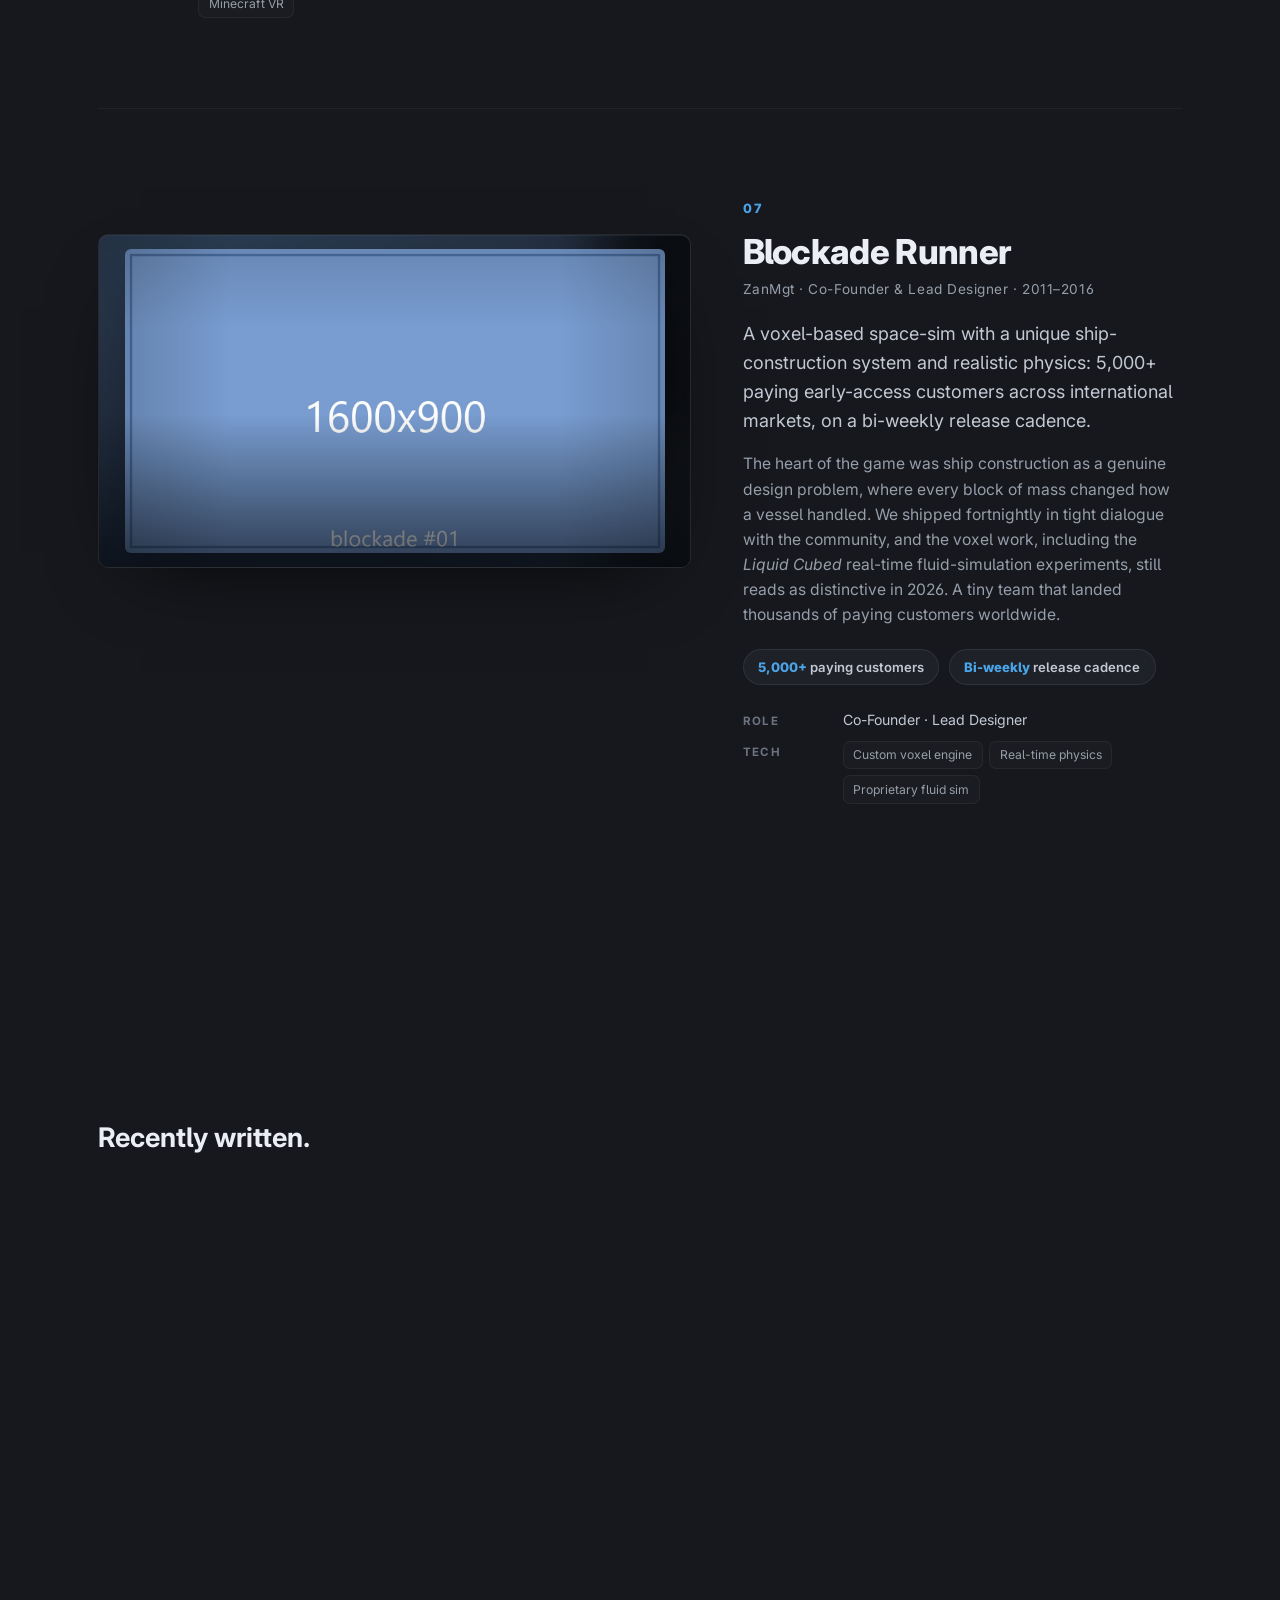
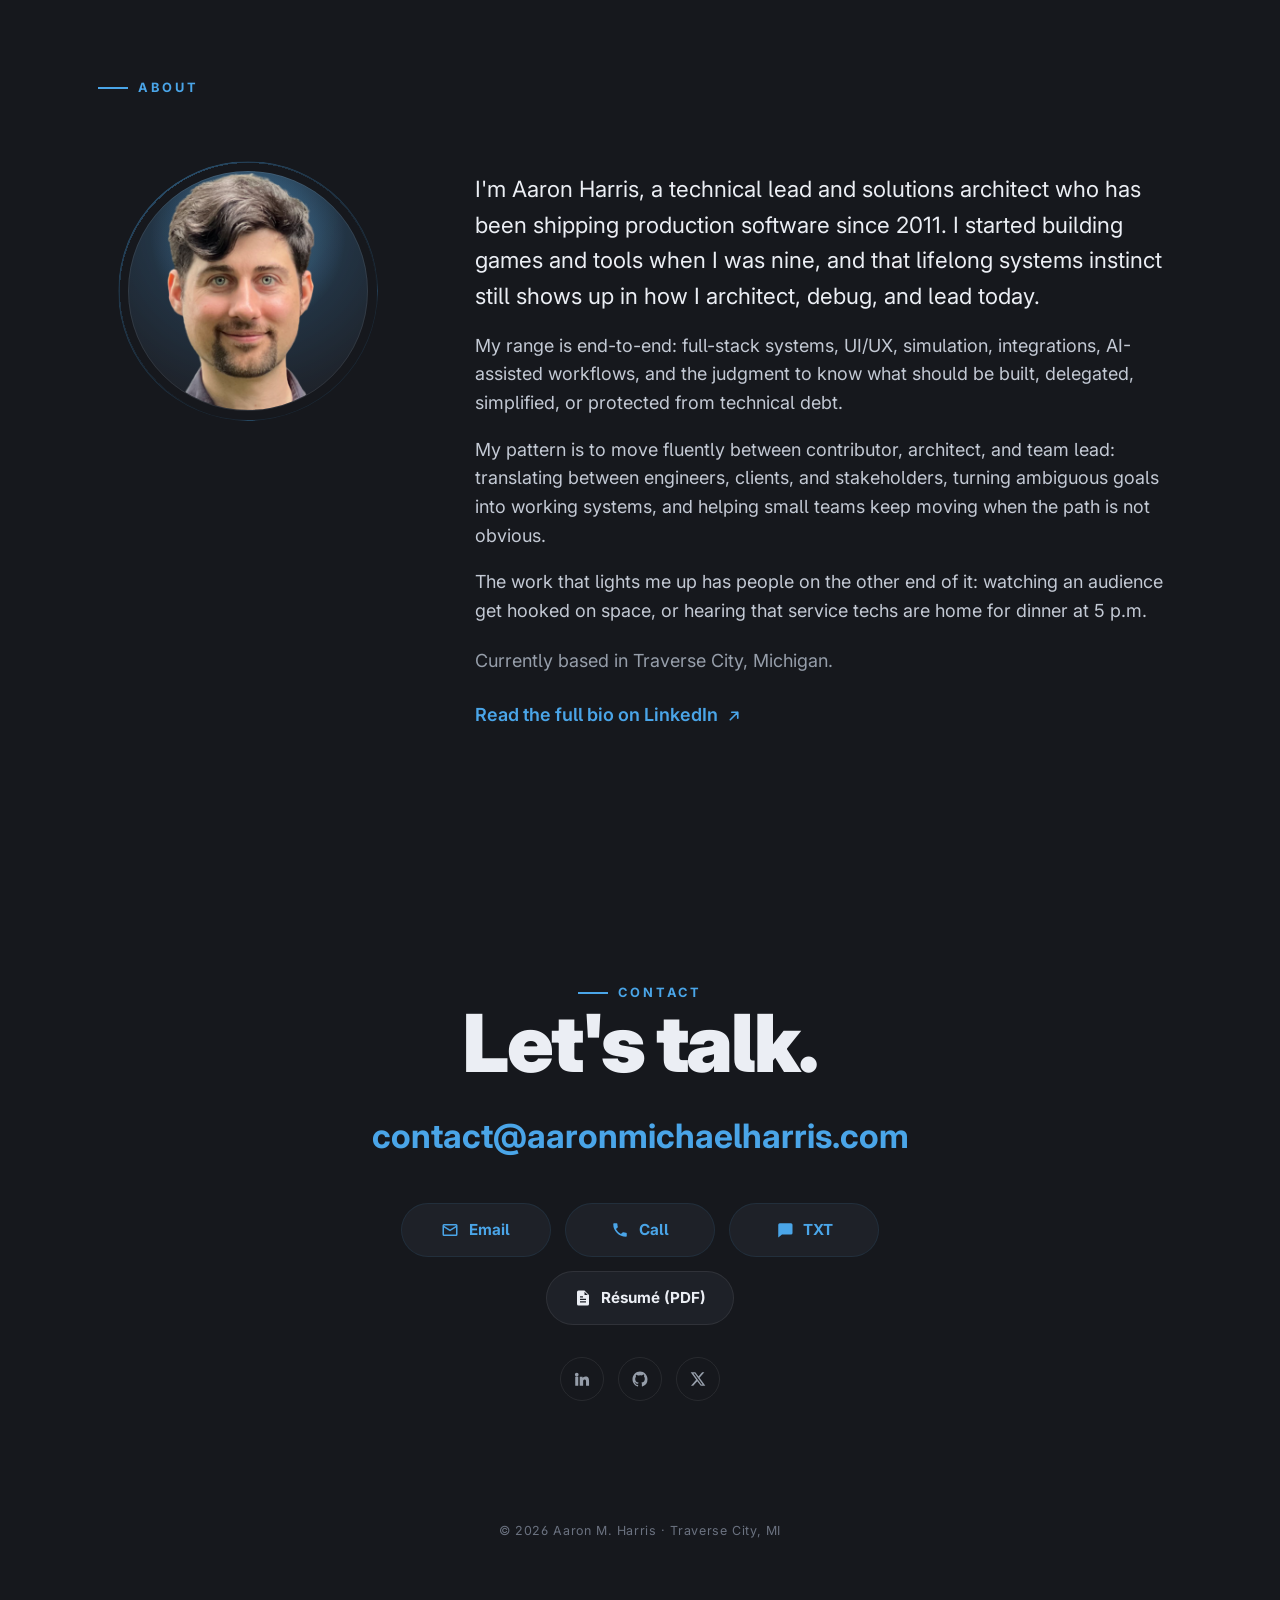
==== commit 14f574b2: "V089 - captions get a pencil, and the drawer yields to editor boxes - added a Forerunner gallery sec" ====
--- a/index.html
+++ b/index.html
@@ -313,14 +313,9 @@
                  Corner "next image" teaser? add data-next-preview to the .gallery tag. -->
             <!--[edit:fr3-gallery]-->
             <div class="gallery">
-              <img src="img/seed/forerunner-01.jpg" loading="lazy"
-                   alt="Forerunner 3 live satellite scene (placeholder)."
-                   data-caption="Live satellite scene" />
-              <img src="img/seed/forerunner-02.jpg" loading="lazy"
-                   alt="Forerunner 3 debris timeline (placeholder)." />
-              <img src="img/seed/forerunner-03.jpg" loading="lazy"
-                   alt="Forerunner 3 Google Earth tile fusion (placeholder)."
-                   data-caption="Google Earth tile fusion" />
+              <img src="img/work/satellitetest.jpg" loading="lazy"
+                   alt="satellitetest"
+                   data-caption="Test 1" />
             </div>
             <!--[/edit:fr3-gallery]-->
 
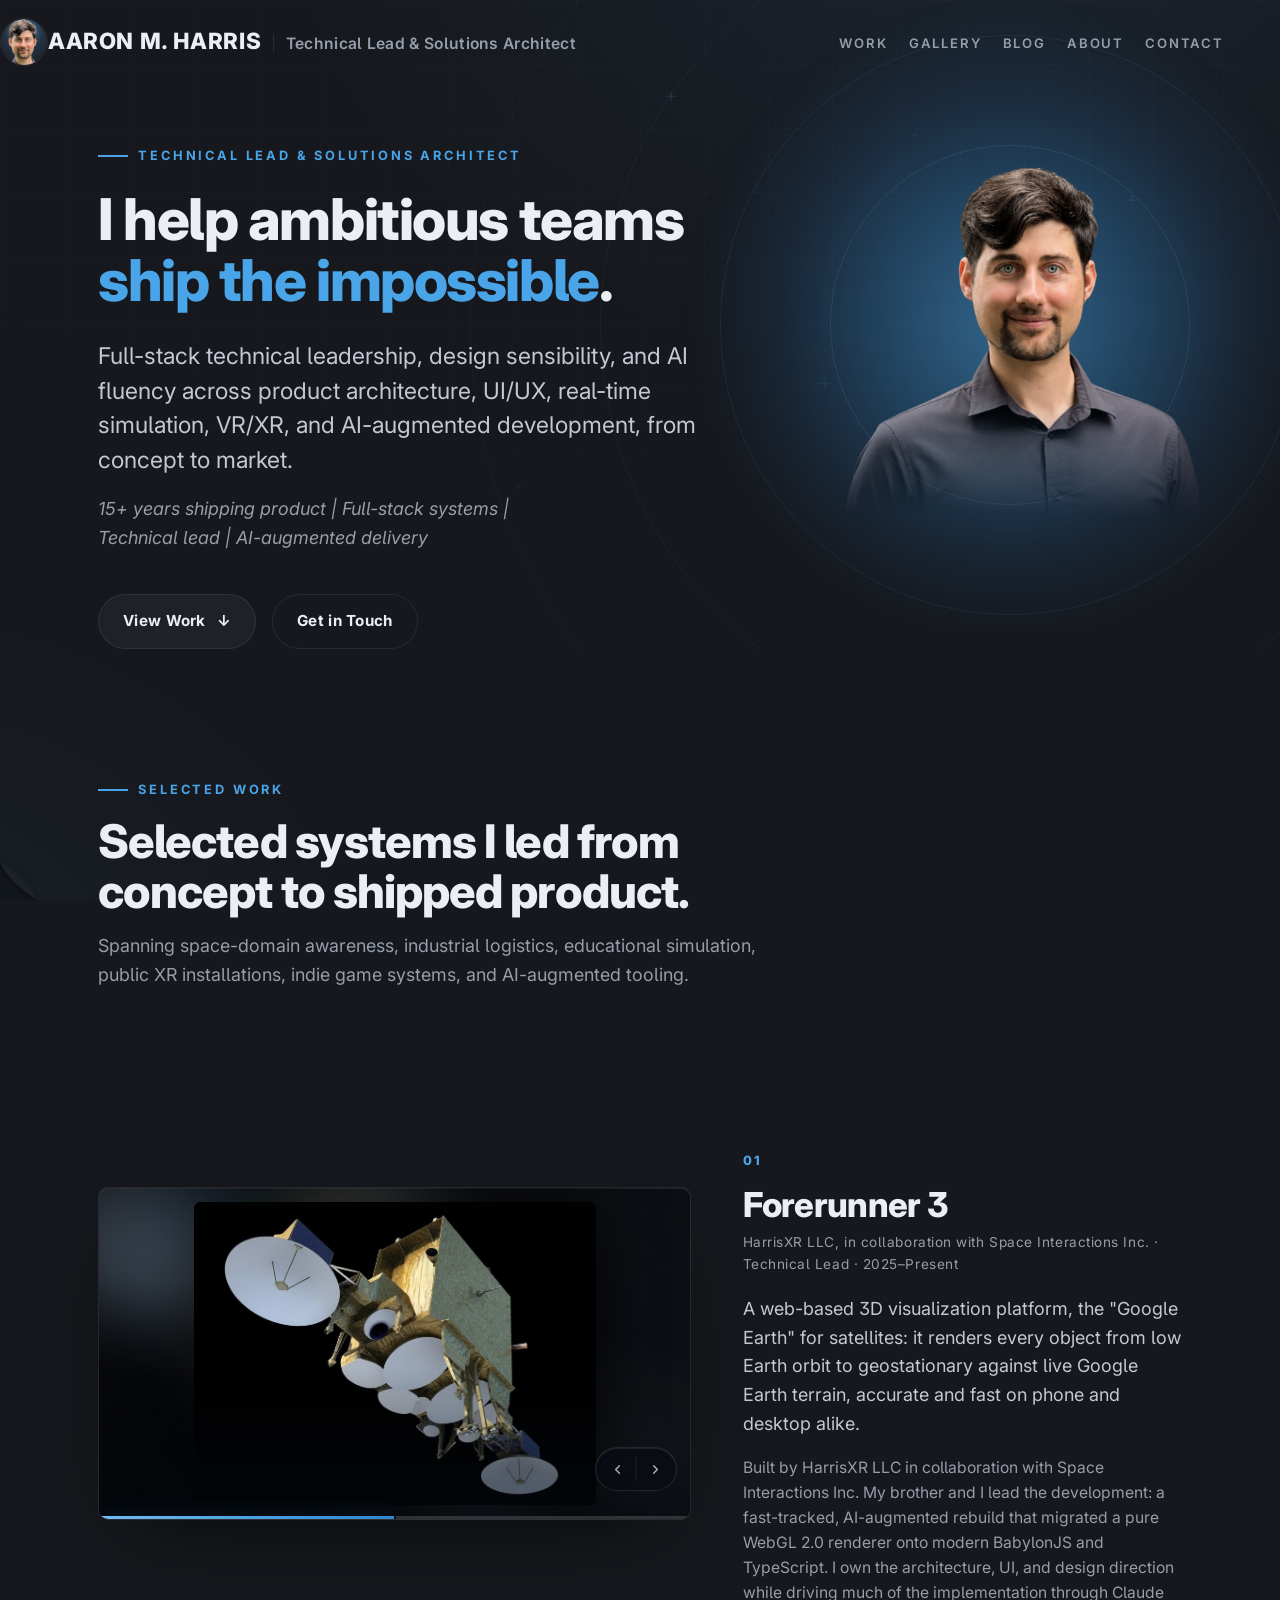
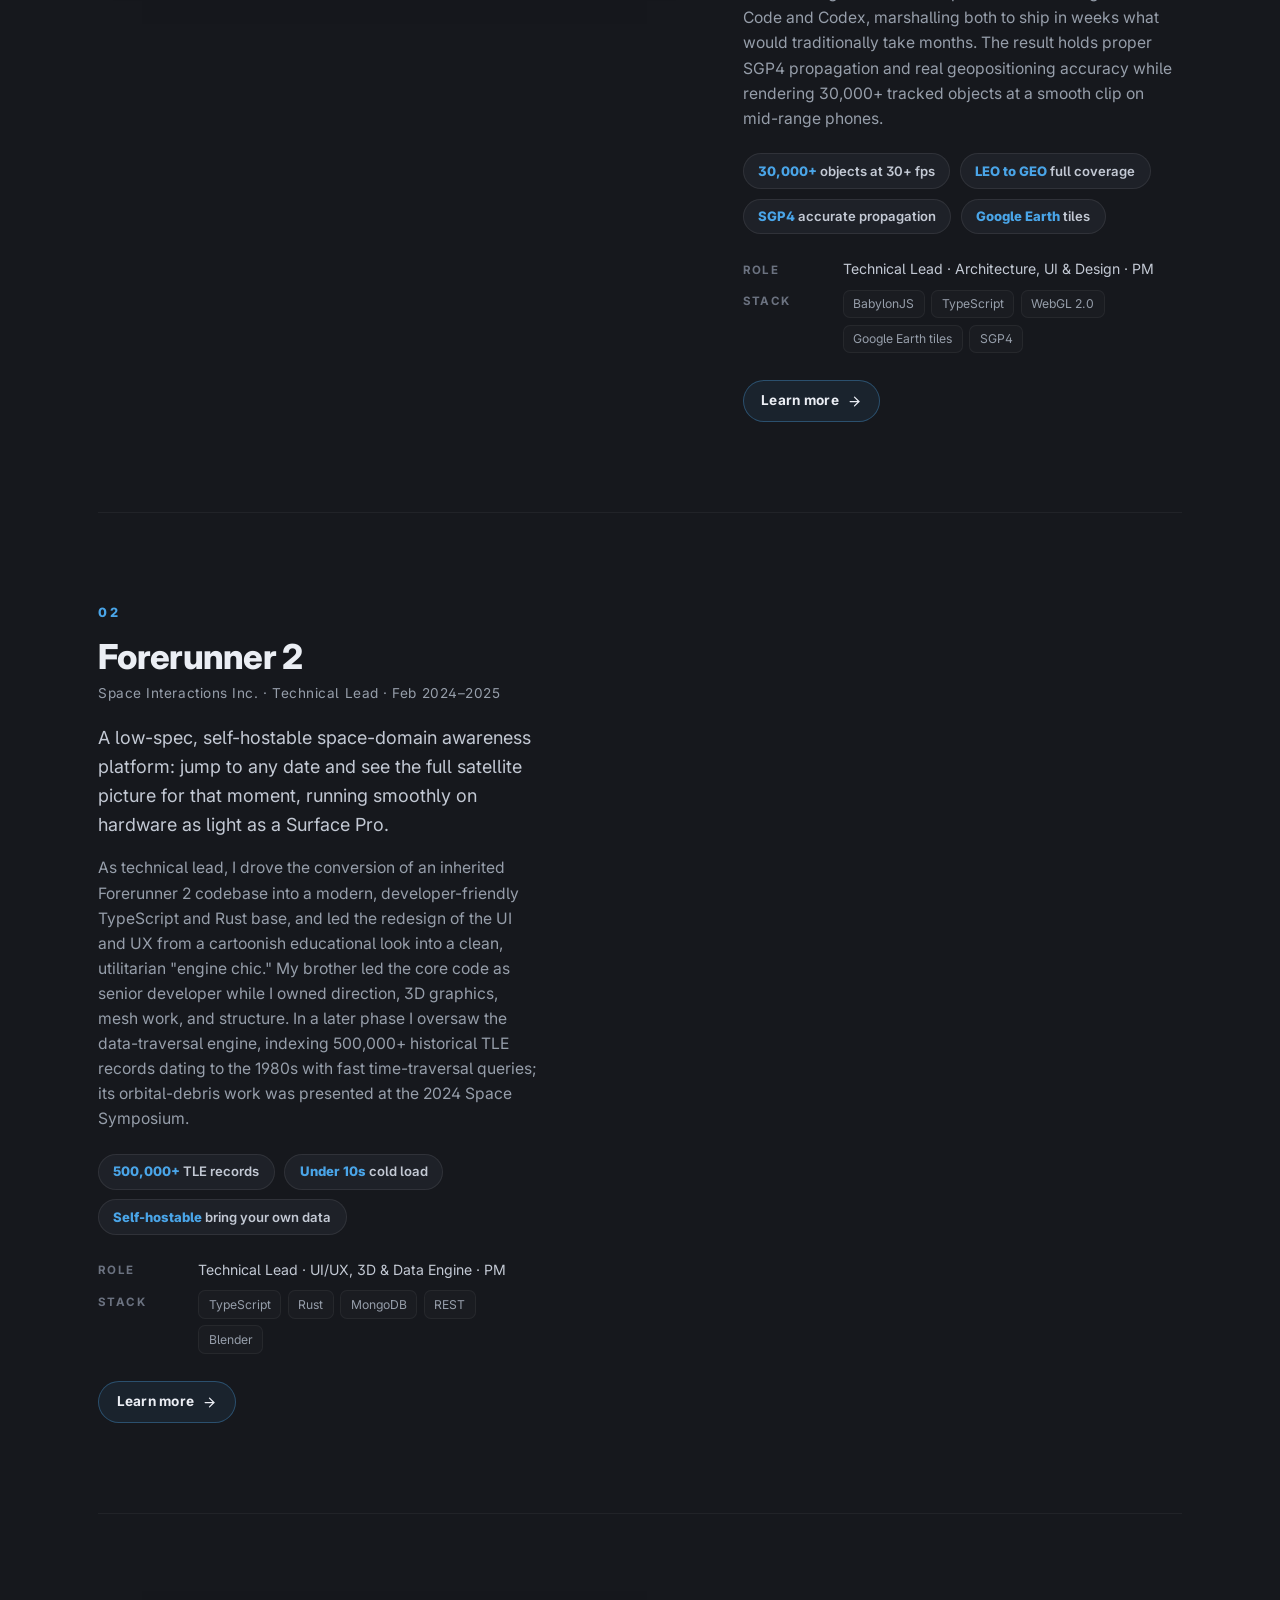
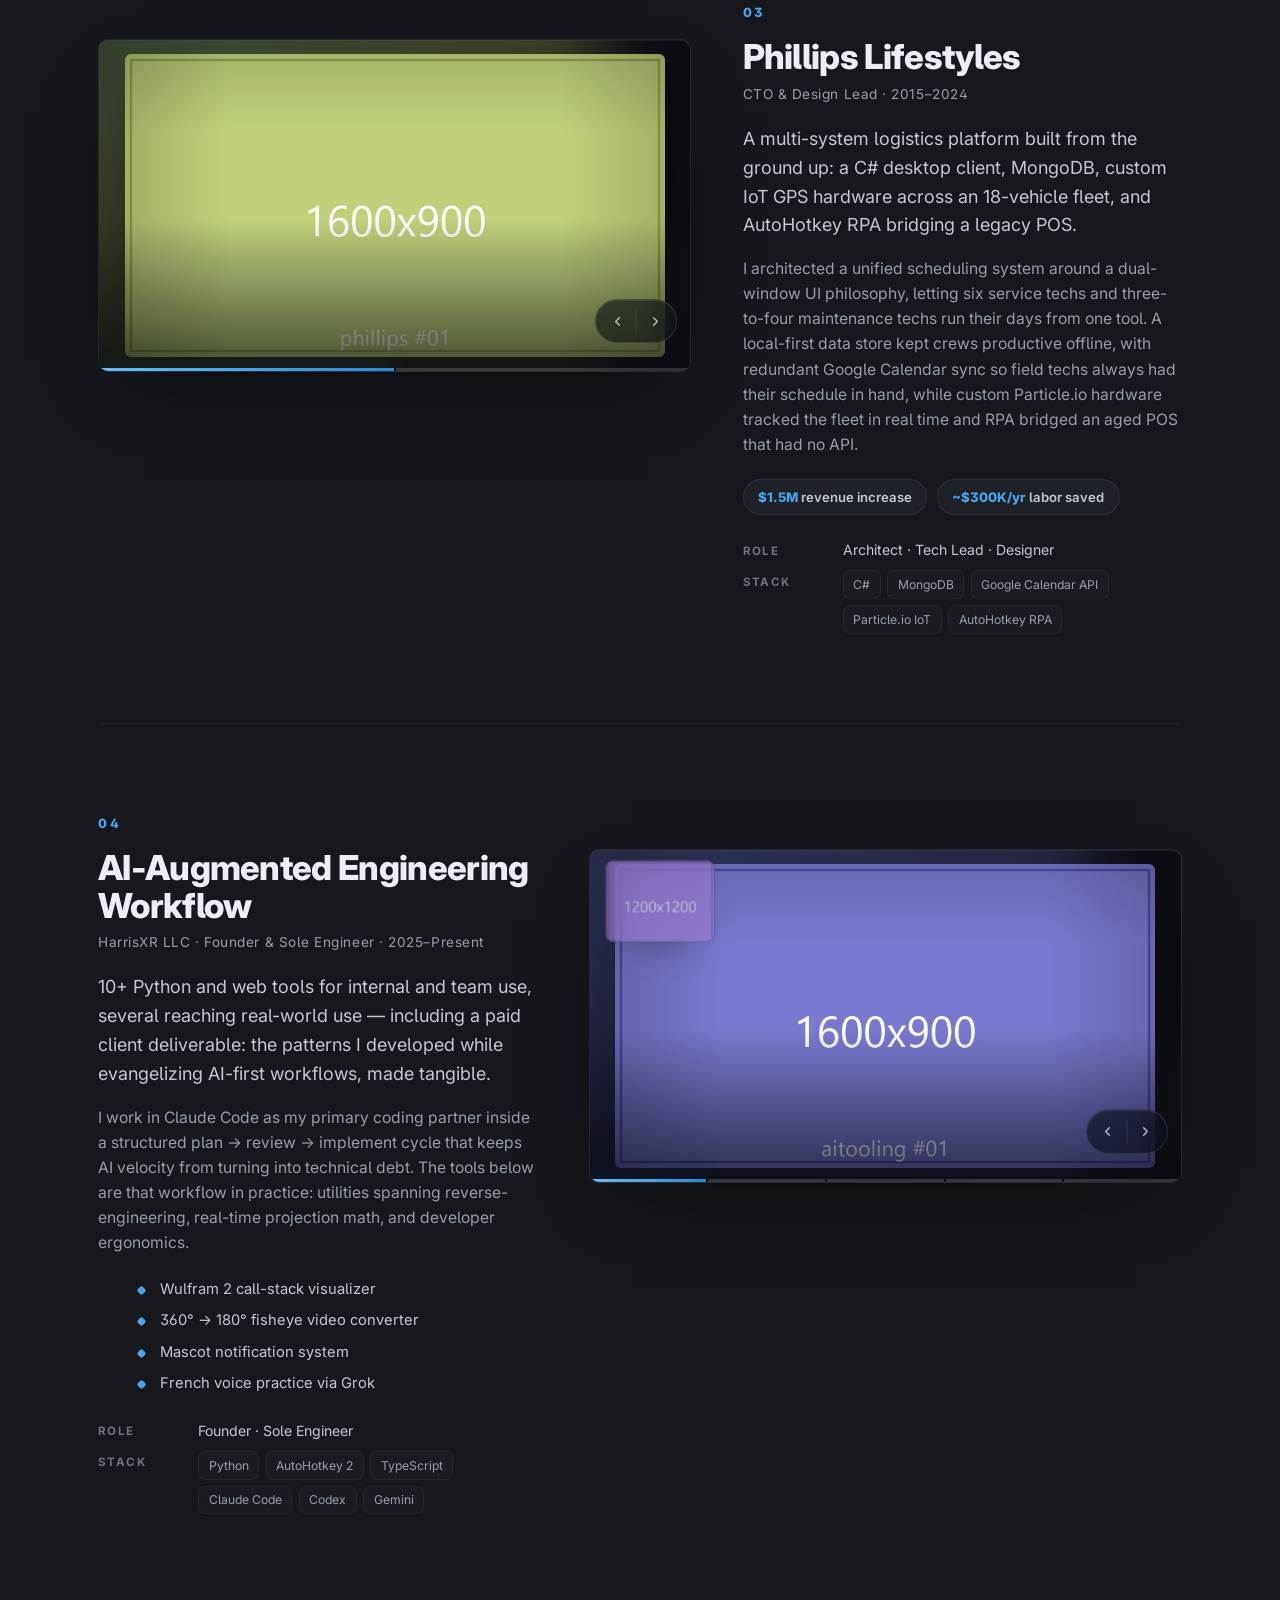
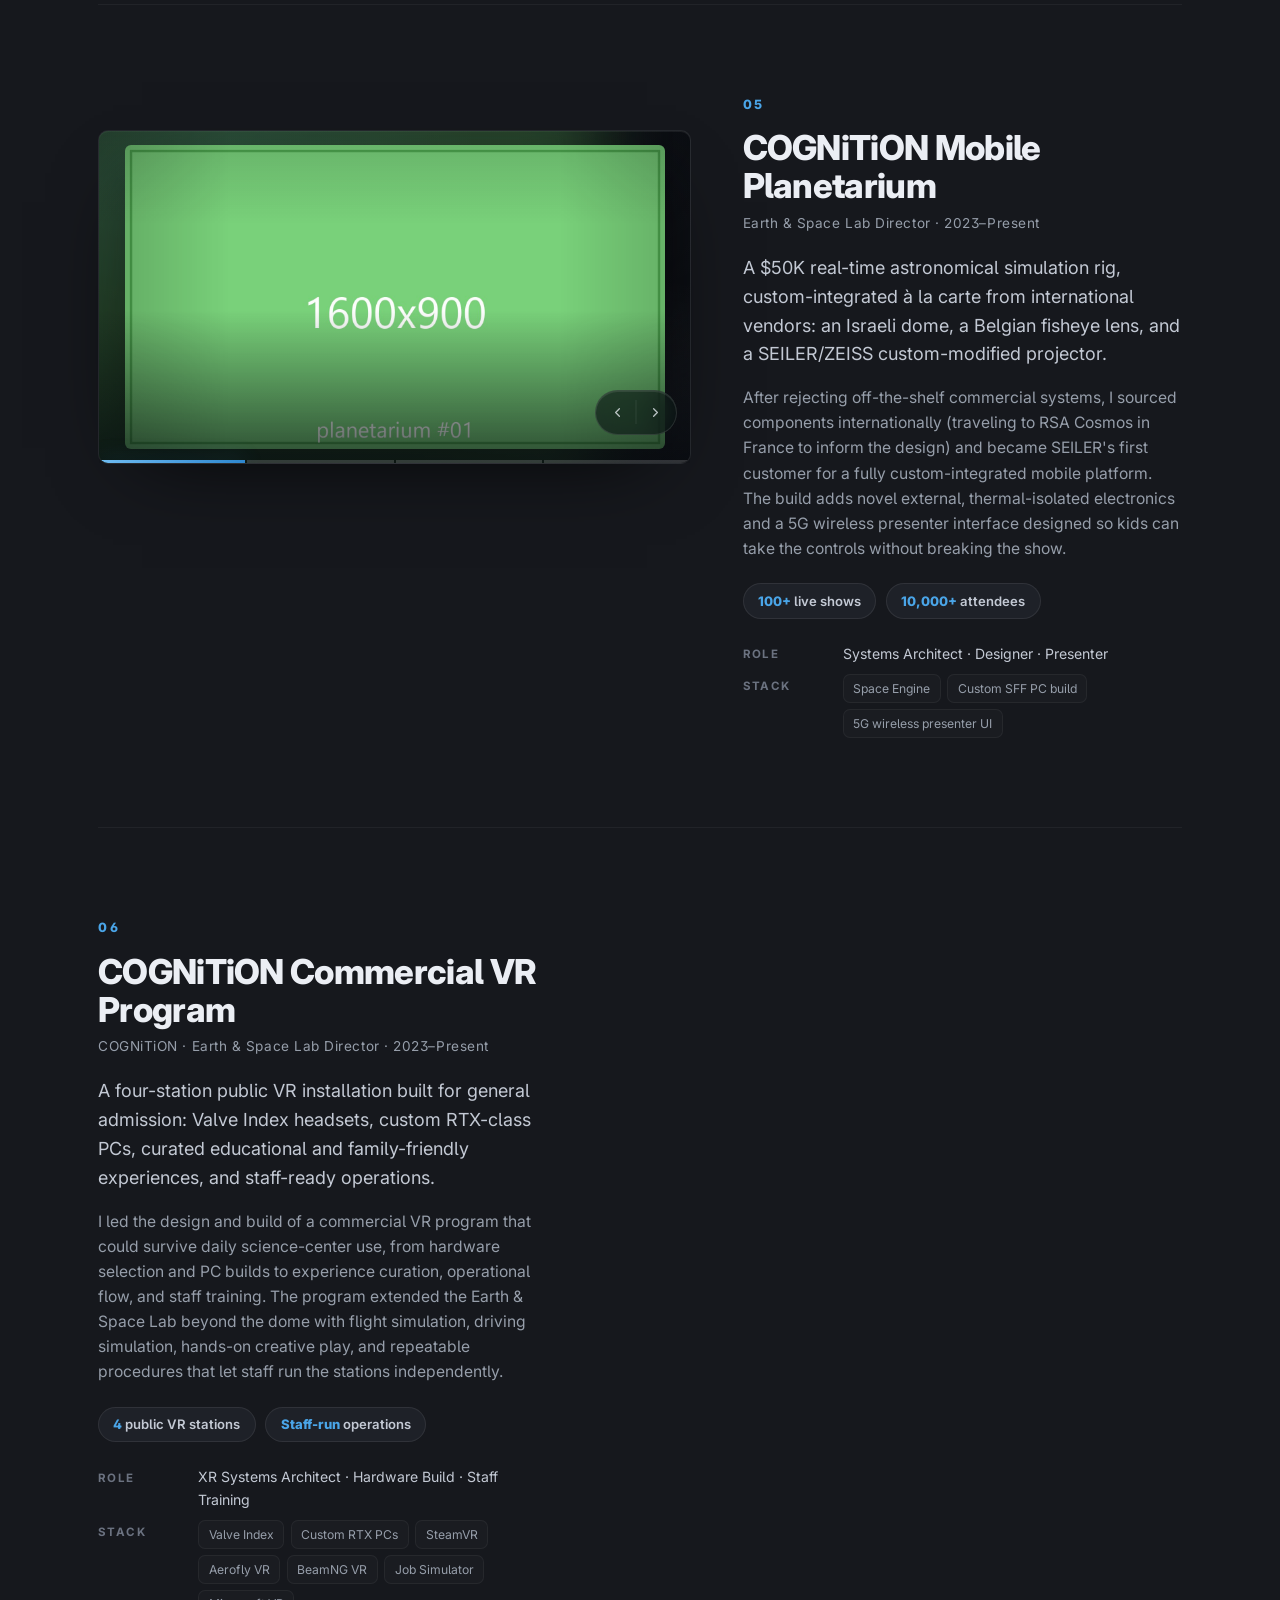
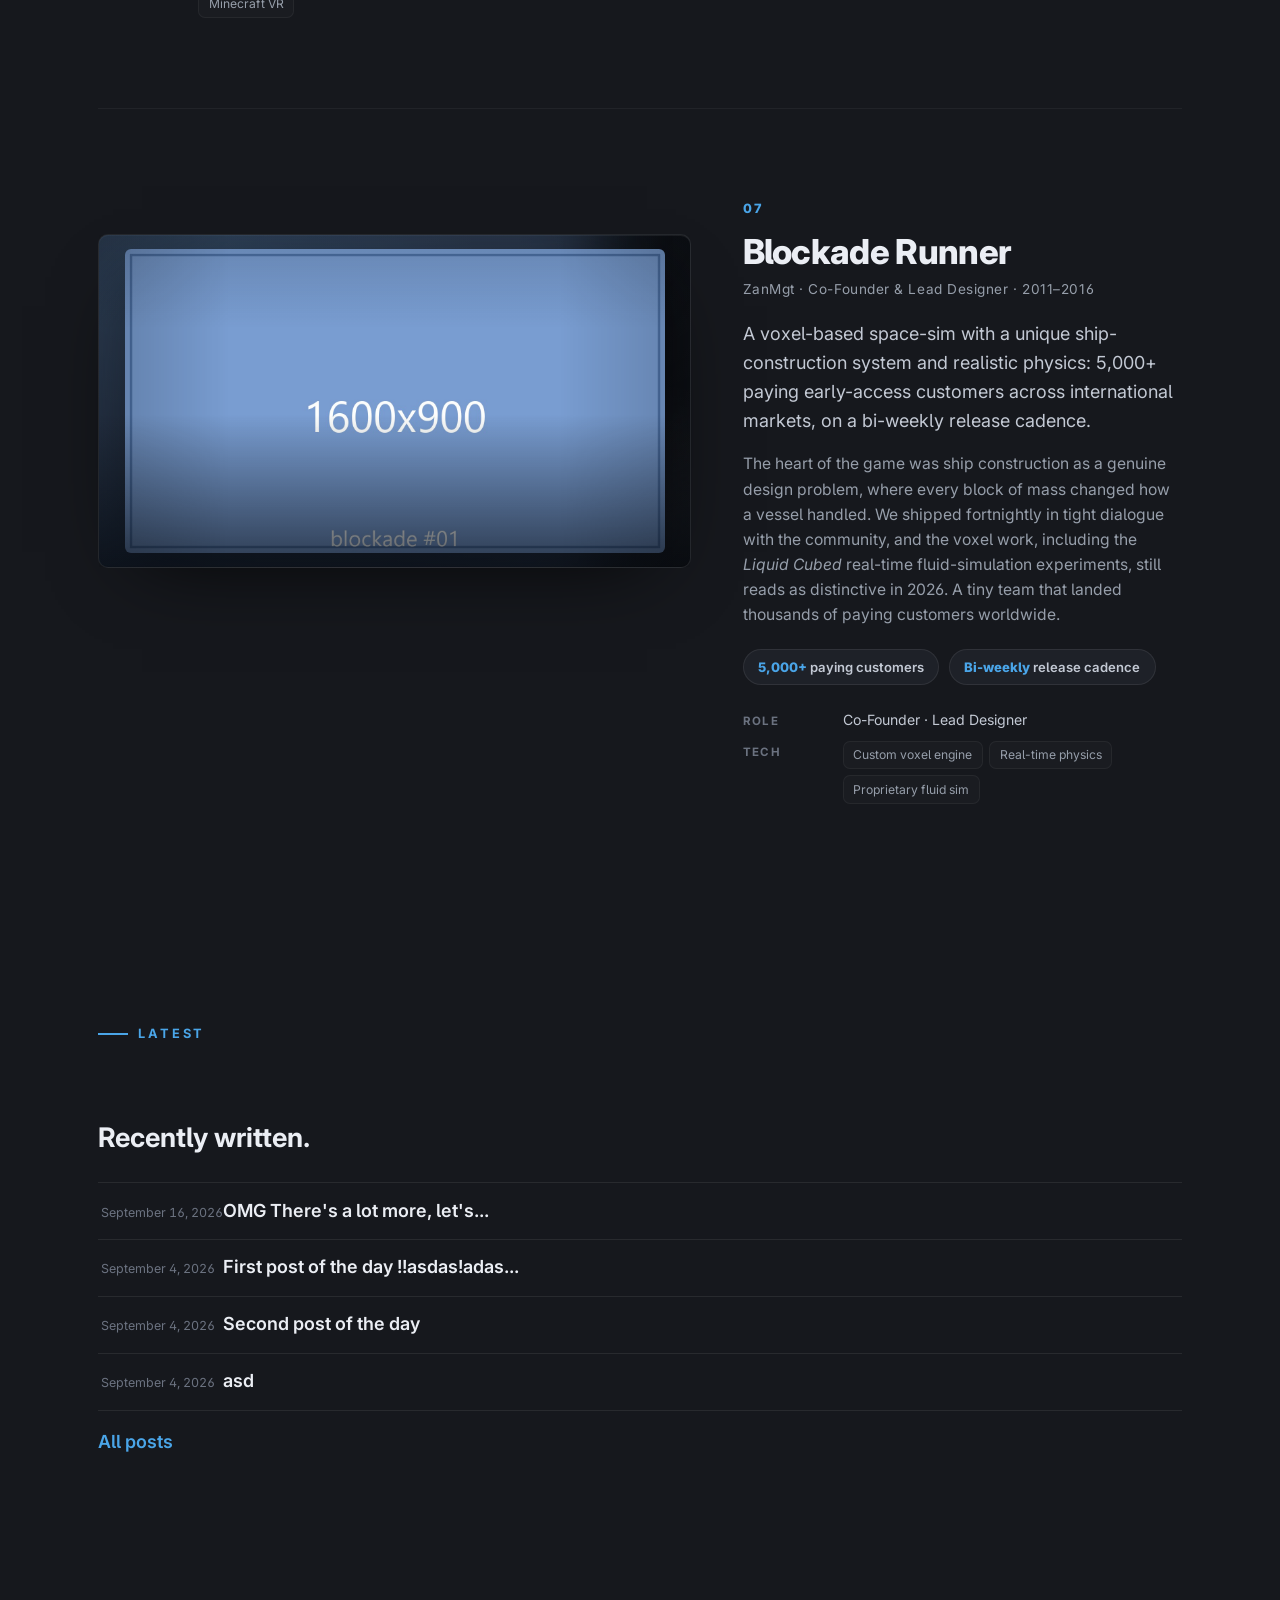
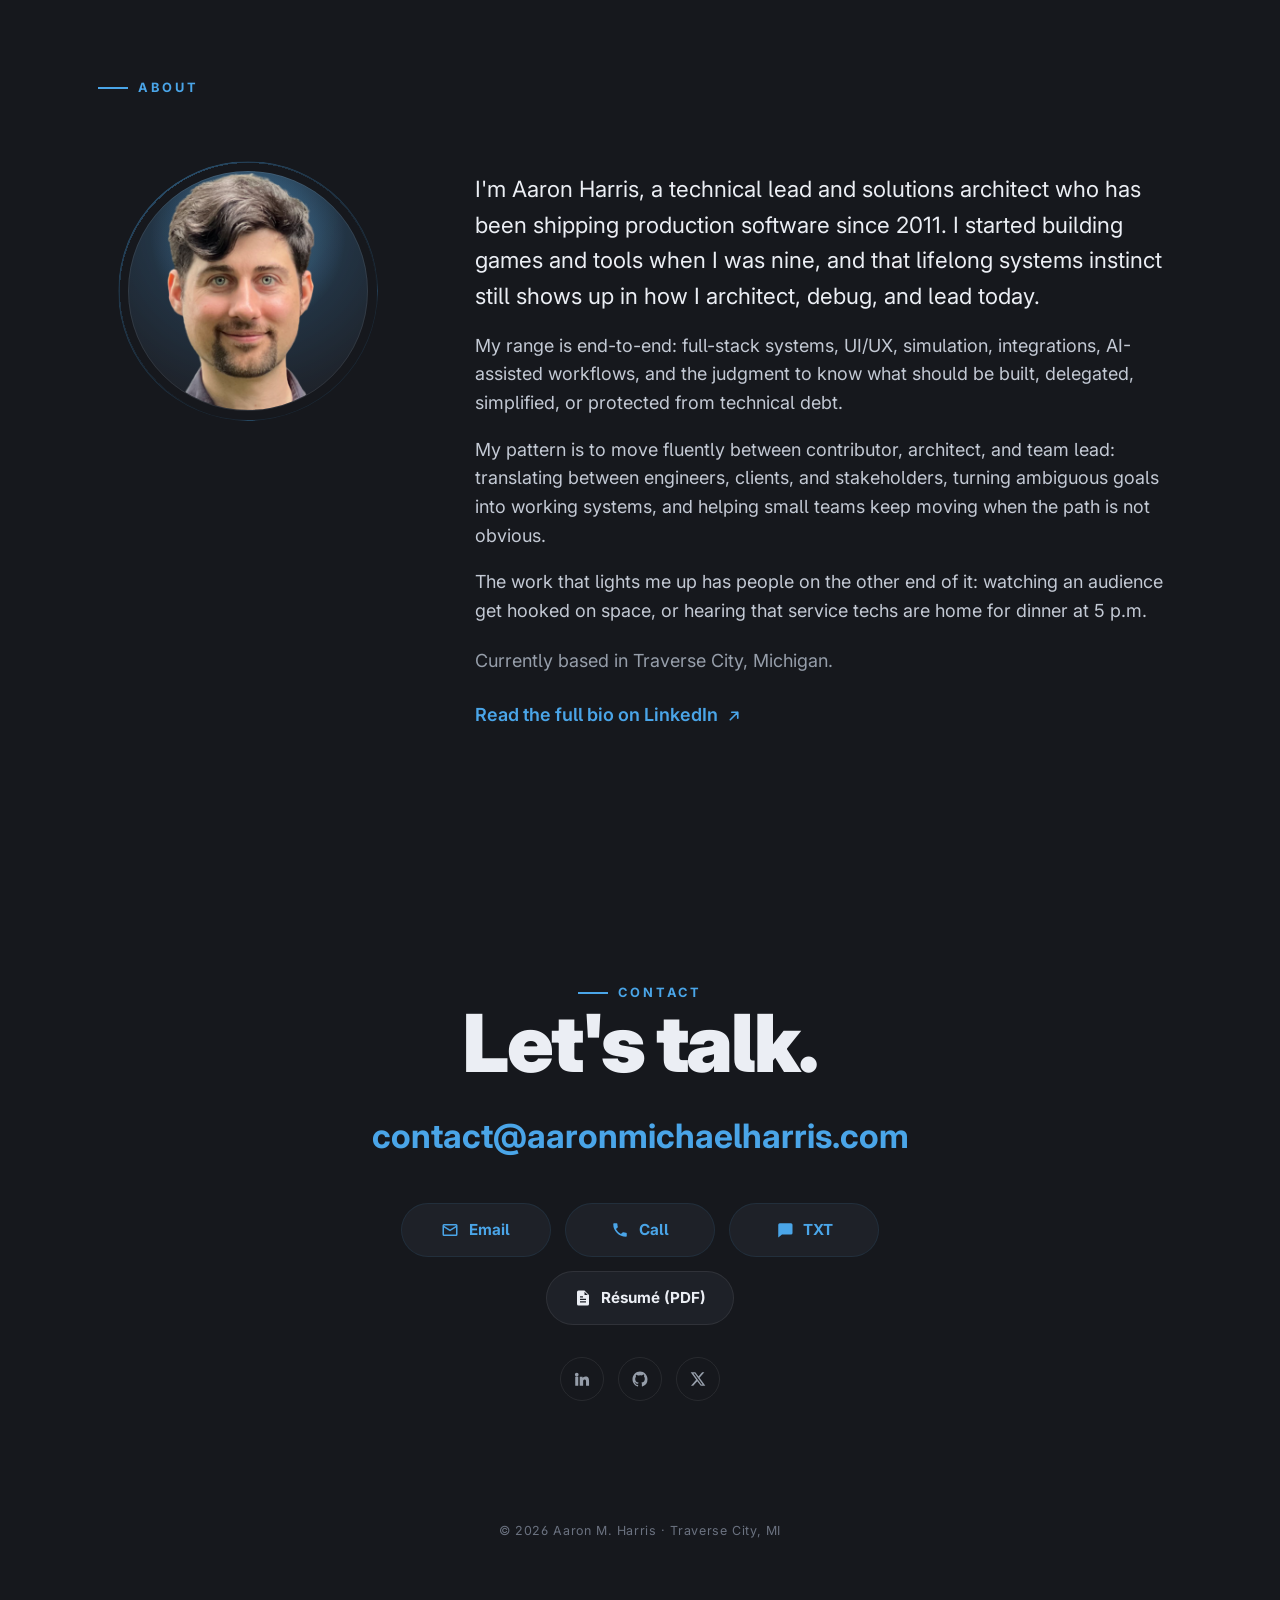
==== commit 07c0c96f: "V090 - one image engine makes every photo, and keeps the original - added batch uploads, a UHD switc" ====
--- a/index.html
+++ b/index.html
@@ -81,9 +81,14 @@
        markdown.js is here for the deep dives, which are written in Markdown
        and carry their source. It reads no page and renders nothing on its
        own, so it costs a reader one small file and nothing else. It comes
-       before tool.js, which is what asks it to render. -->
+       before tool.js, which is what asks it to render.
+
+       imagesengine.js is the image engine. Every image the site takes in
+       goes through it, so every page loads it, after work.js and before
+       the trunks that call it. -->
   <script defer src="site.js"></script>
   <script defer src="work.js"></script>
+  <script defer src="imagesengine.js"></script>
   <script defer src="markdown.js"></script>
   <script defer src="tool.js"></script>
 
@@ -313,9 +318,28 @@
                  Corner "next image" teaser? add data-next-preview to the .gallery tag. -->
             <!--[edit:fr3-gallery]-->
             <div class="gallery">
-              <img src="img/work/satellitetest.jpg" loading="lazy"
+              <img src="img/work/satellitetest-h9mf0w.jpg" loading="lazy"
+                   srcset="img/work/satellitetest-h9mf0w_sd.webp 480w, img/work/satellitetest-h9mf0w.jpg 853w"
+                   sizes="(max-width: 880px) 84vw, (max-width: 1180px) 48vw, 562px"
+                   width="853"
+                   height="645"
                    alt="satellitetest"
-                   data-caption="Test 1" />
+                   data-caption="Test 123"
+                   data-sd="img/work/satellitetest-h9mf0w_sd.webp"
+                   data-original="img/work/satellitetest-h9mf0w_original.png"
+                   data-original-size="853x645"
+                   data-original-bytes="367973" />
+              <img src="img/work/image-1pbxic_original.png" loading="lazy"
+                   width="32"
+                   height="32"
+                   alt="image"
+                   data-caption="Icon test"
+                   data-uhd="1"
+                   data-hd="img/work/image-1pbxic_original.png"
+                   data-sd="img/work/image-1pbxic_sd.webp"
+                   data-original="img/work/image-1pbxic_original.png"
+                   data-original-size="32x32"
+                   data-original-bytes="459" />
             </div>
             <!--[/edit:fr3-gallery]-->
 
@@ -972,6 +996,10 @@
         <!--[/edit:latest-h2]-->
         <!--[edit:blog-highlights]-->
         <div class="latest__list reveal d1" data-ced="generated">
+          <a class="latest__item" href="blog/2609.html?post=p0011#p0011">
+            <time datetime="2026-09-16">September 16, 2026</time>
+            <span class="latest__title">OMG There's a lot more, let's...</span>
+          </a>
           <a class="latest__item" href="blog/2609.html?post=p0008#p0008">
             <time datetime="2026-09-04">September 4, 2026</time>
             <span class="latest__title">First post of the day !!asdas!adas...</span>
@@ -983,10 +1011,6 @@
           <a class="latest__item" href="blog/2609.html?post=p0006#p0006">
             <time datetime="2026-09-04">September 4, 2026</time>
             <span class="latest__title">asd</span>
-          </a>
-          <a class="latest__item" href="blog/2609.html?post=p0005#p0005">
-            <time datetime="2026-09-04">September 4, 2026</time>
-            <span class="latest__title">OMG TEST</span>
           </a>
           <a class="textlink latest__all" href="blog.html">All posts</a>
         </div>
--- a/site.css
+++ b/site.css
@@ -1531,6 +1531,36 @@
 .lightbox__caption.is-empty { display: none; }
 .lightbox__caption.is-visible { opacity: 1; transform: translateY(0); }
 
+/* See original: the file as it came, at the lower right, opposite the
+   caption and at its size. It fades with the caption and returns on the
+   same signals, and a keyboard focus shows it at once. A faded link takes
+   no click, so an empty-looking corner never opens a tab. */
+.lightbox__original {
+  position: absolute;
+  right: clamp(20px, 8vw, 96px);
+  bottom: clamp(58px, 10vh, 96px);
+  z-index: 3;
+  max-width: min(40%, 320px);
+  padding: .5rem .9rem;
+  border-right: 2px solid rgba(111,188,242,.78);
+  border-radius: 8px 0 0 8px;
+  background: linear-gradient(270deg, rgba(6,9,14,.86), rgba(6,9,14,.5) 76%, rgba(6,9,14,0));
+  -webkit-backdrop-filter: blur(14px) saturate(1.14);
+          backdrop-filter: blur(14px) saturate(1.14);
+  color: rgba(235,238,244,.95);
+  font-size: .9rem; font-weight: 700; line-height: 1.3;
+  text-decoration: none; white-space: nowrap; overflow: hidden; text-overflow: ellipsis;
+  text-shadow: 0 1px 12px rgba(0,0,0,.5);
+  pointer-events: none;
+  opacity: 0; transform: translateY(8px);
+  transition: opacity .6s var(--ease-soft), transform .6s var(--ease-soft), color .25s, border-color .25s;
+}
+.lightbox__original[hidden] { display: none; }
+.lightbox__original.is-visible,
+.lightbox__original:focus-visible { opacity: 1; transform: translateY(0); pointer-events: auto; }
+.lightbox__original:hover { color: #fff; border-color: var(--accent-bright); }
+.lightbox__original:focus-visible { outline: 2px solid var(--accent); outline-offset: 2px; }
+
 @media (max-width: 560px) {
   .lightbox__close { width: 42px; height: 42px; top: 10px; right: 10px; }
   .lightbox__nav { width: 44px; height: 44px; }
@@ -1544,10 +1574,21 @@
     font-size: .8rem;
   }
   .lightbox__caption::before { width: .4rem; height: .4rem; margin-right: .46rem; }
+  /* a phone has no room beside the caption, so the link takes the free
+     corner opposite the close button */
+  .lightbox__original {
+    top: 10px; left: clamp(14px, 5vw, 28px); right: auto; bottom: auto;
+    max-width: calc(100% - 90px);
+    padding: .42rem .72rem;
+    border-right: 0; border-left: 2px solid rgba(111,188,242,.78);
+    border-radius: 0 8px 8px 0;
+    background: linear-gradient(90deg, rgba(6,9,14,.86), rgba(6,9,14,.5) 76%, rgba(6,9,14,0));
+    font-size: .8rem;
+  }
 }
 @media (prefers-reduced-motion: reduce) {
   .lightbox { animation: none; }
-  .lightbox__nav, .lightbox__close, .lightbox__caption, .lightbox__img { transition: none; }
+  .lightbox__nav, .lightbox__close, .lightbox__caption, .lightbox__img, .lightbox__original { transition: none; }
 }
 
 /* ------------------------------------------------------------
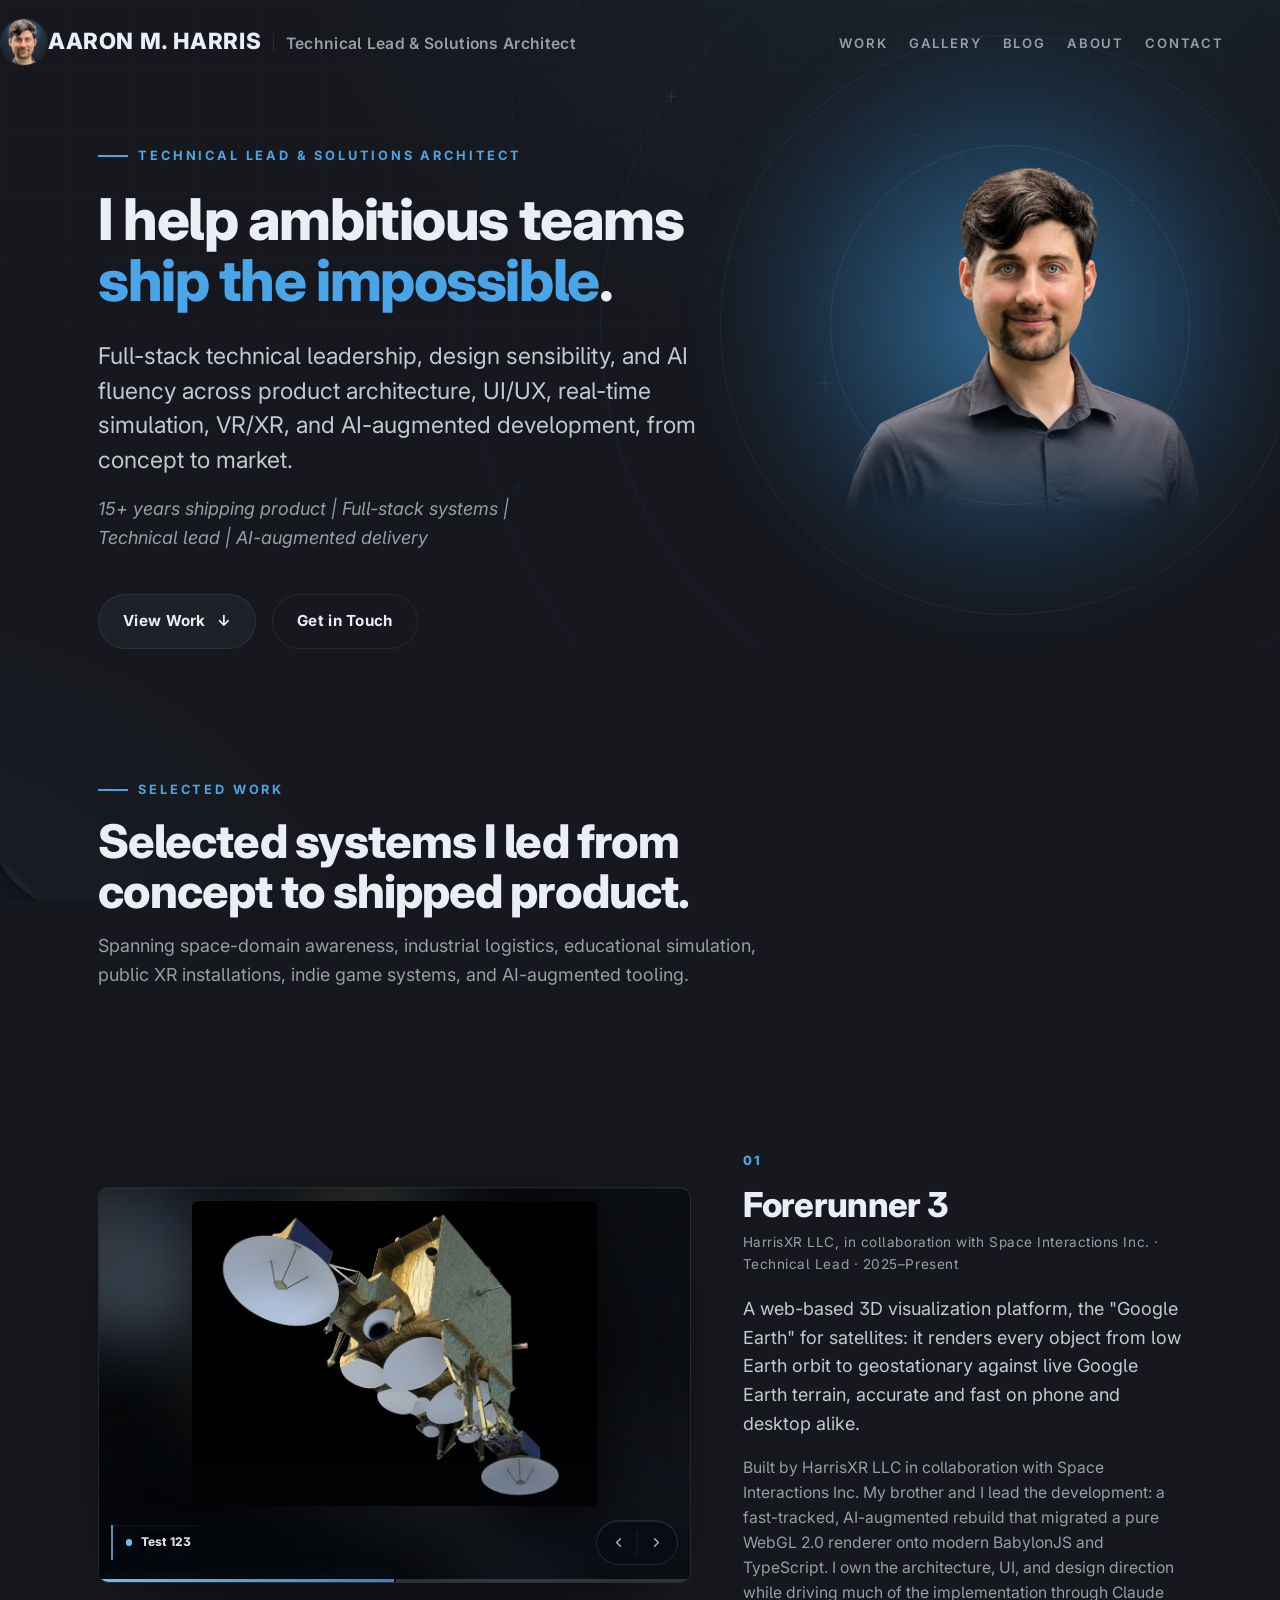
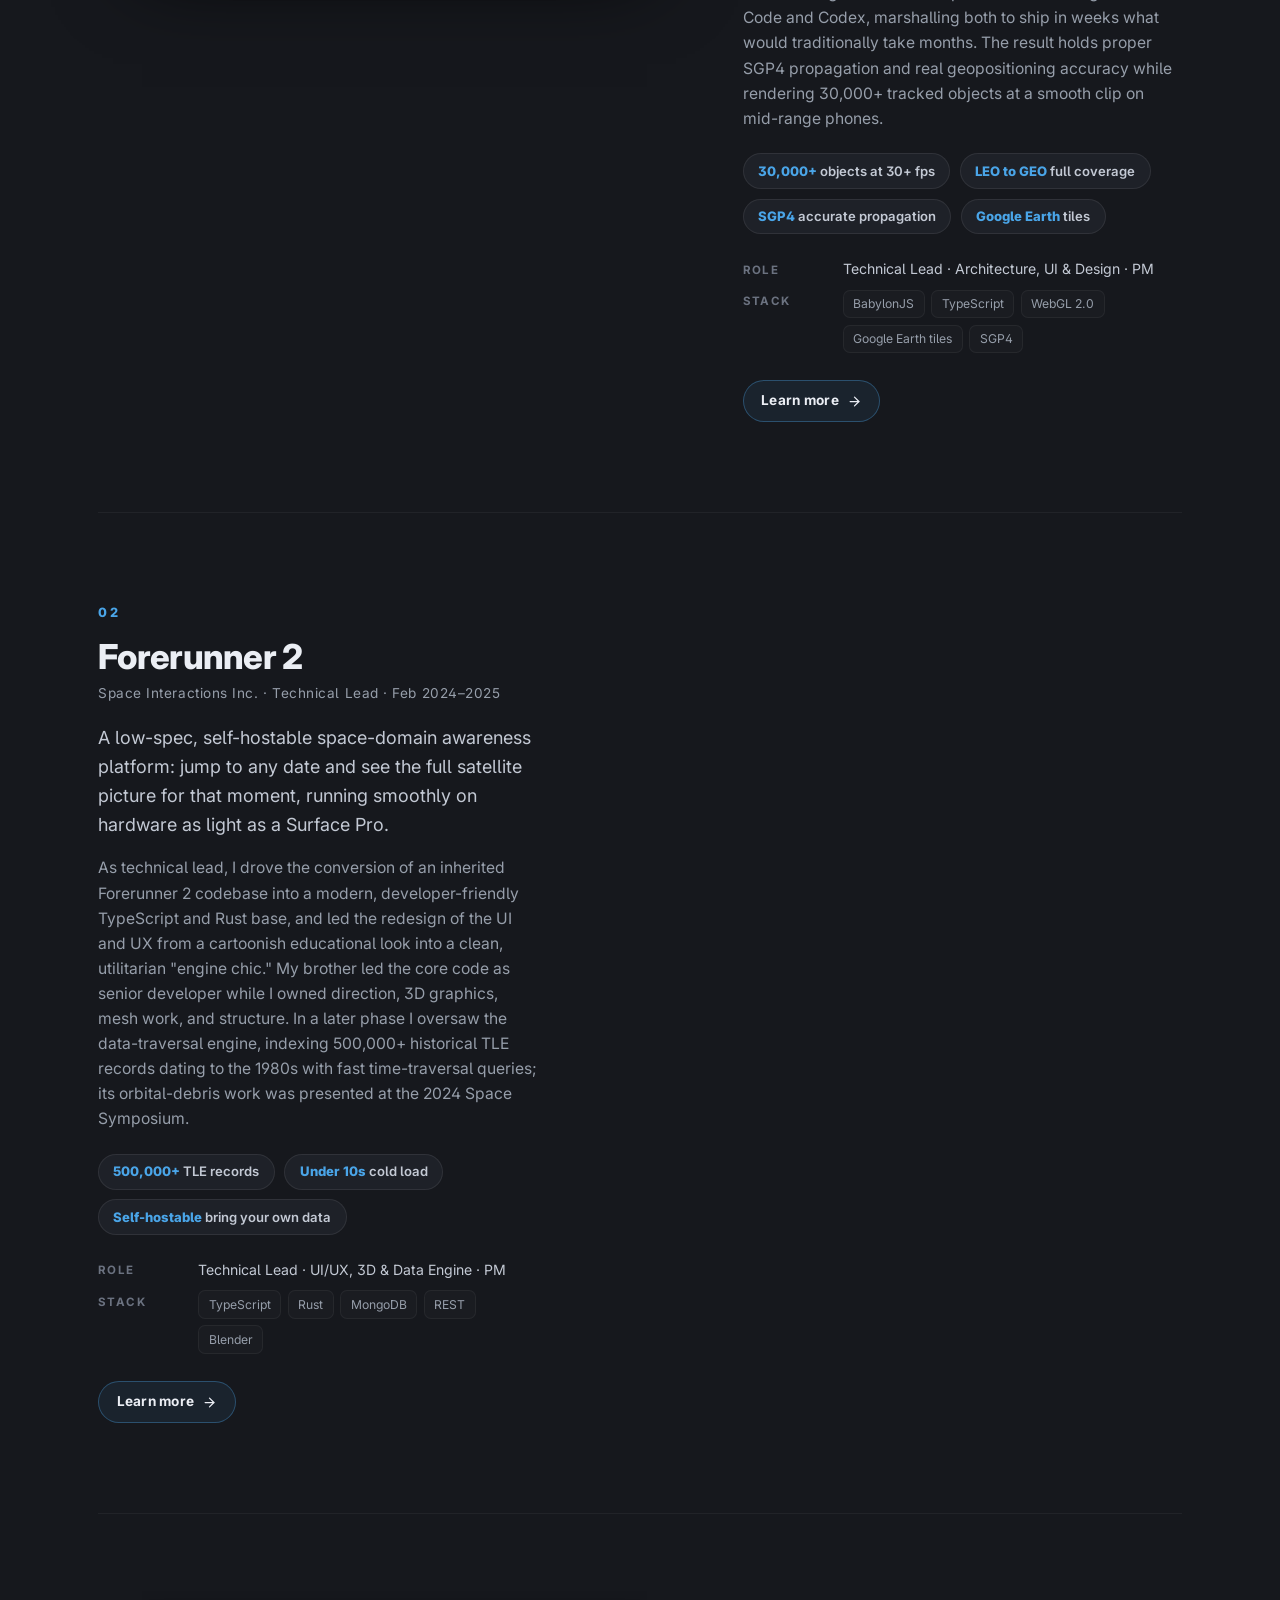
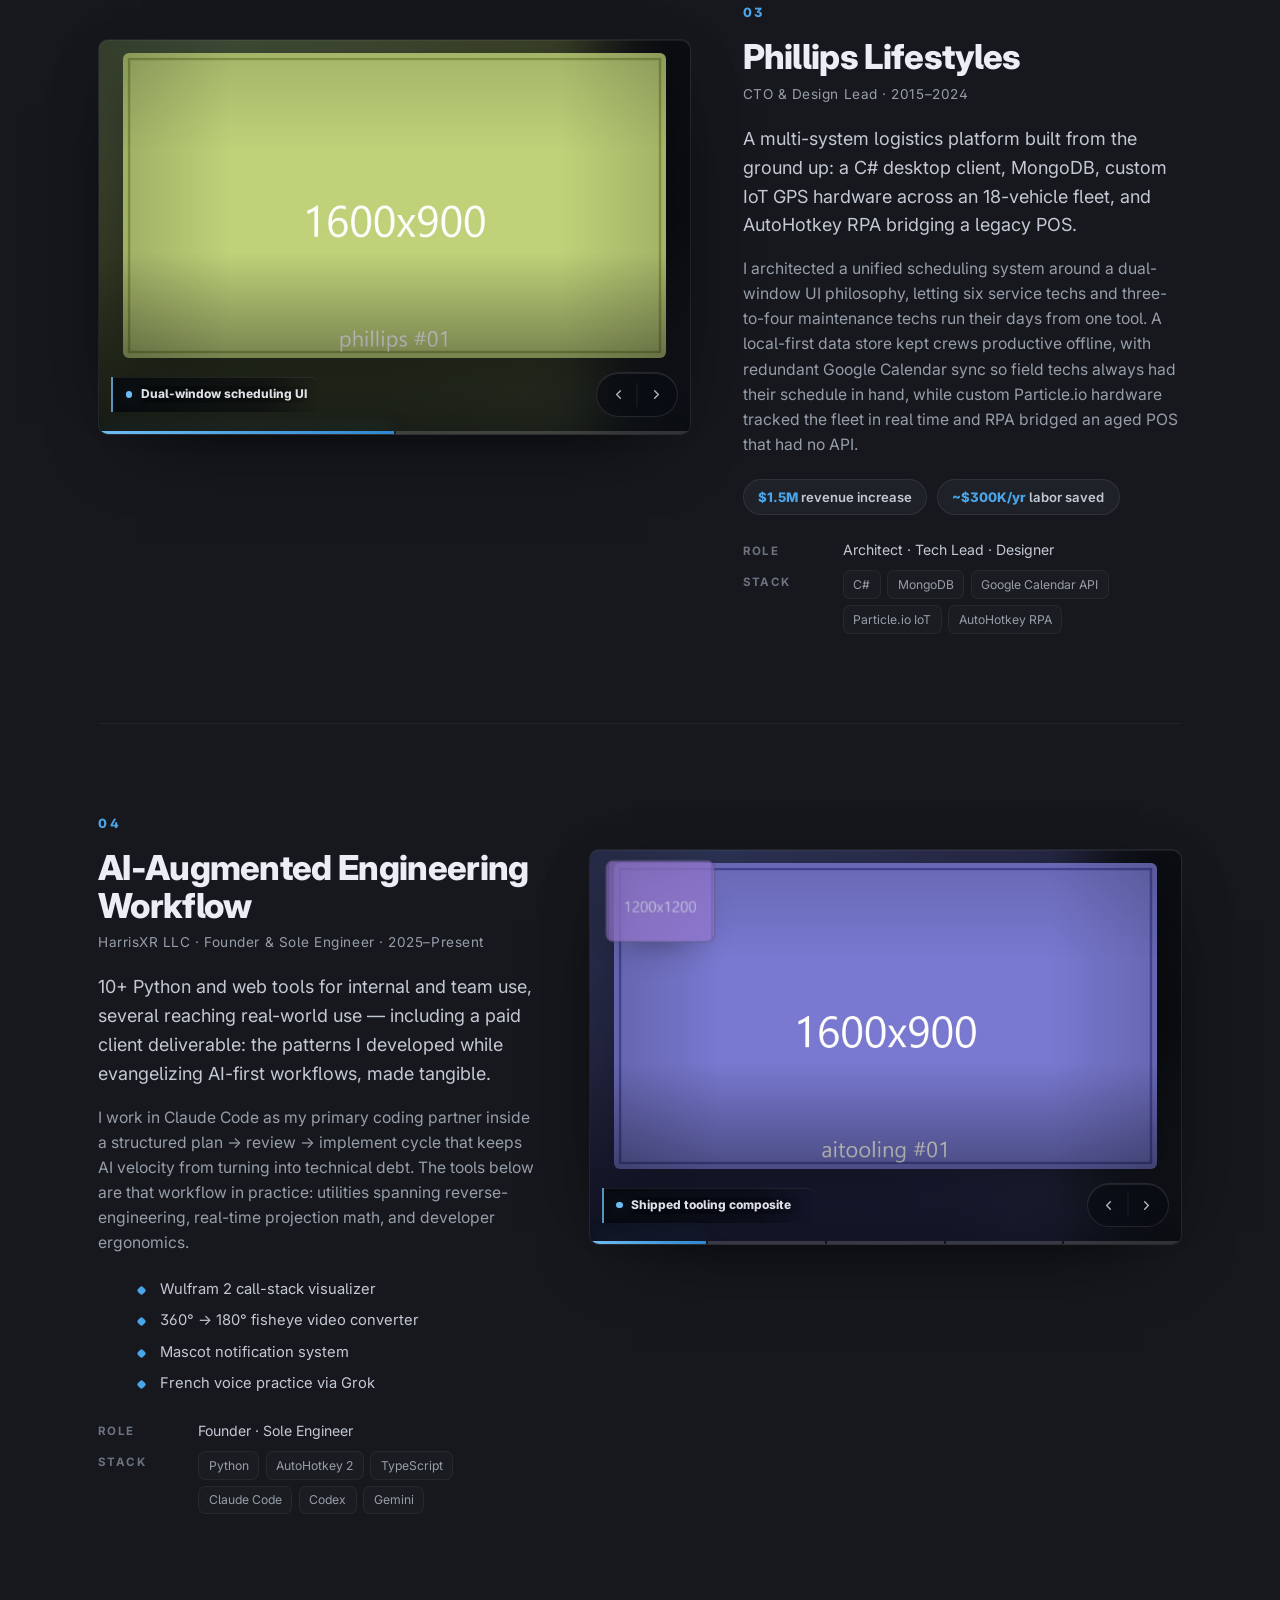
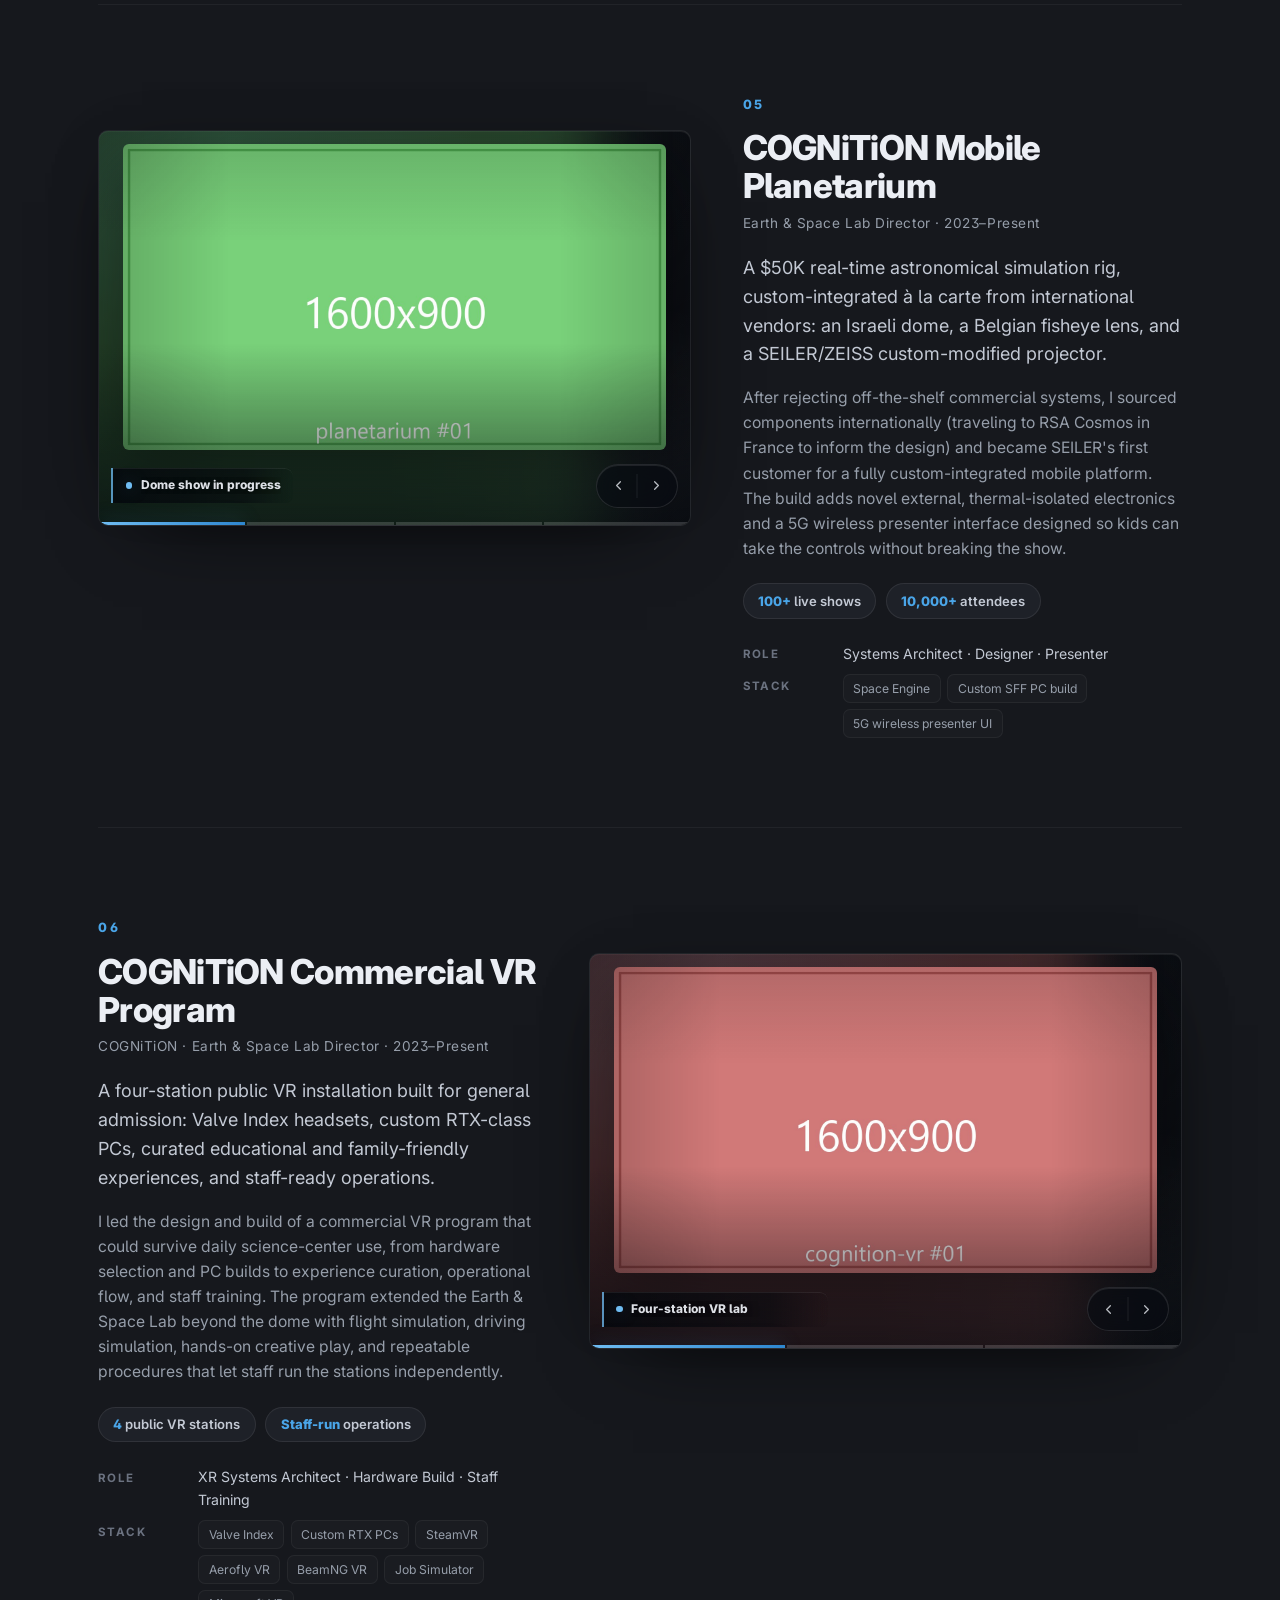
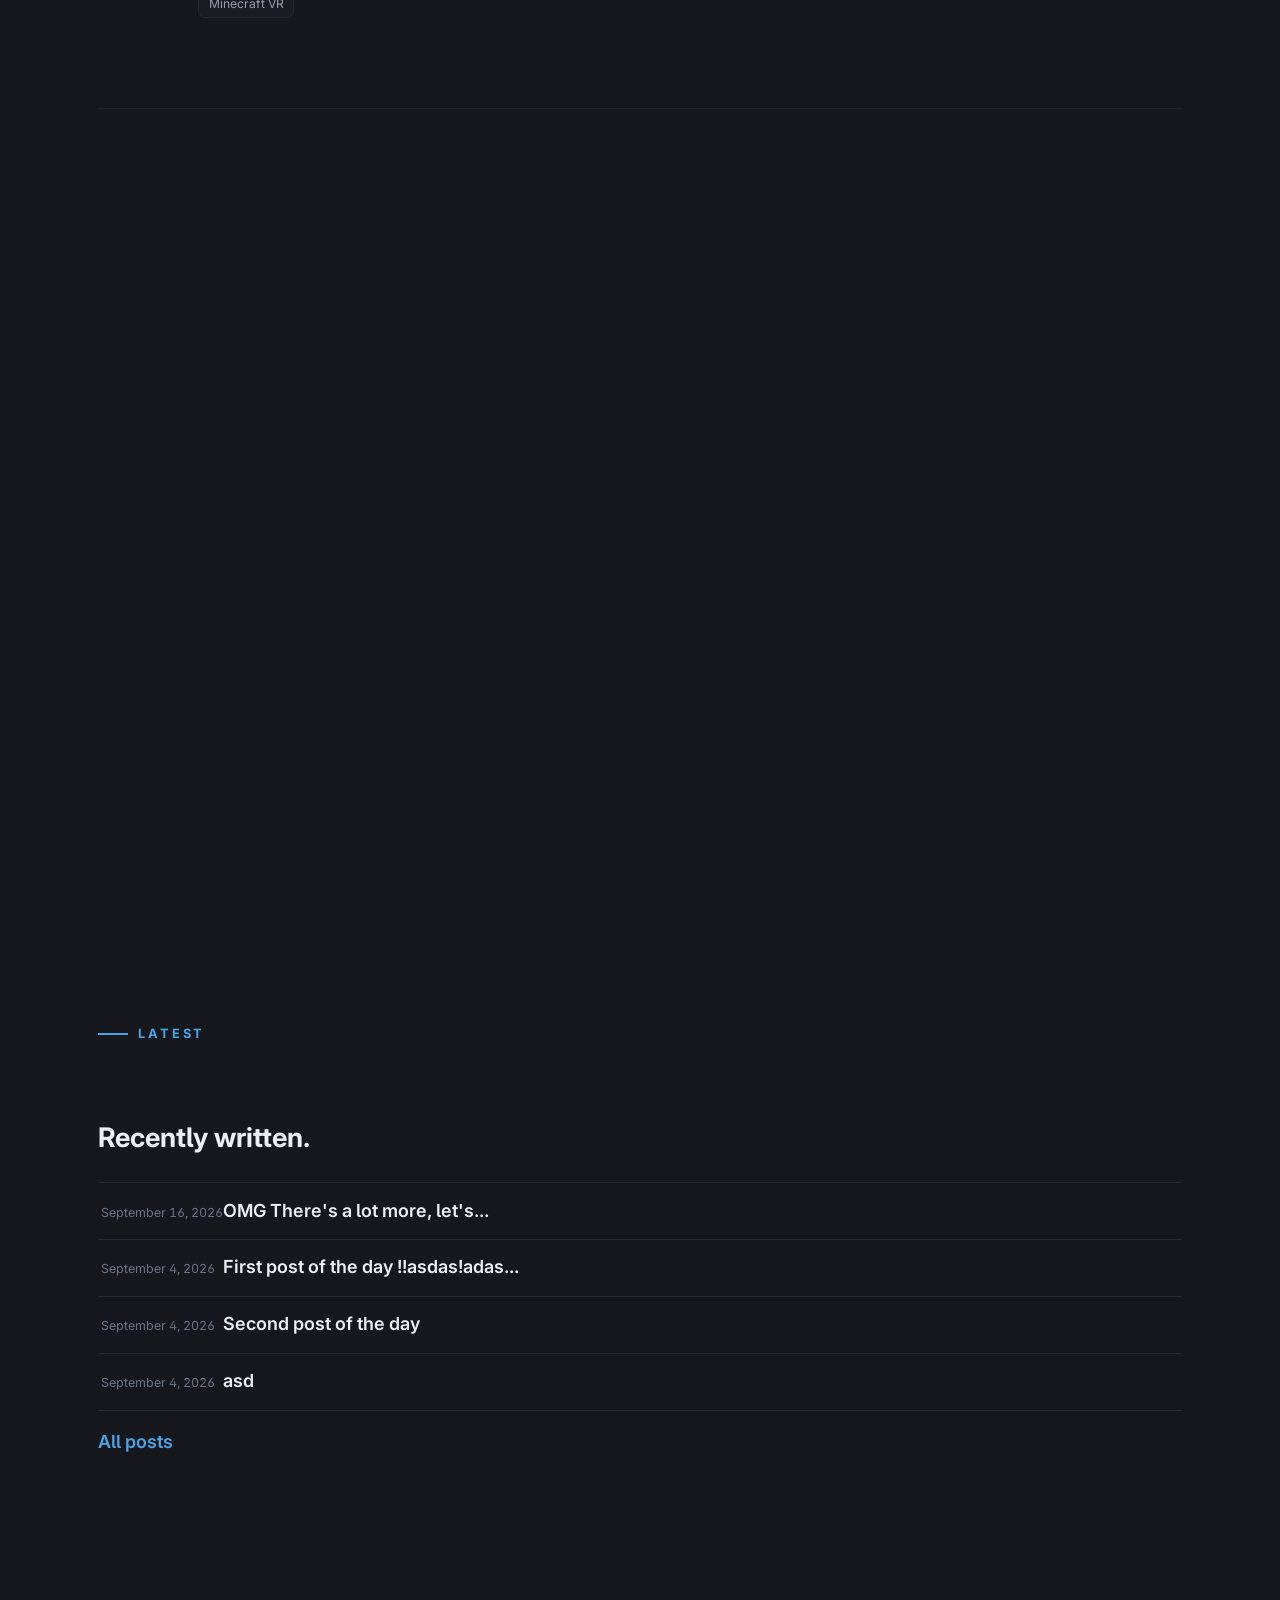
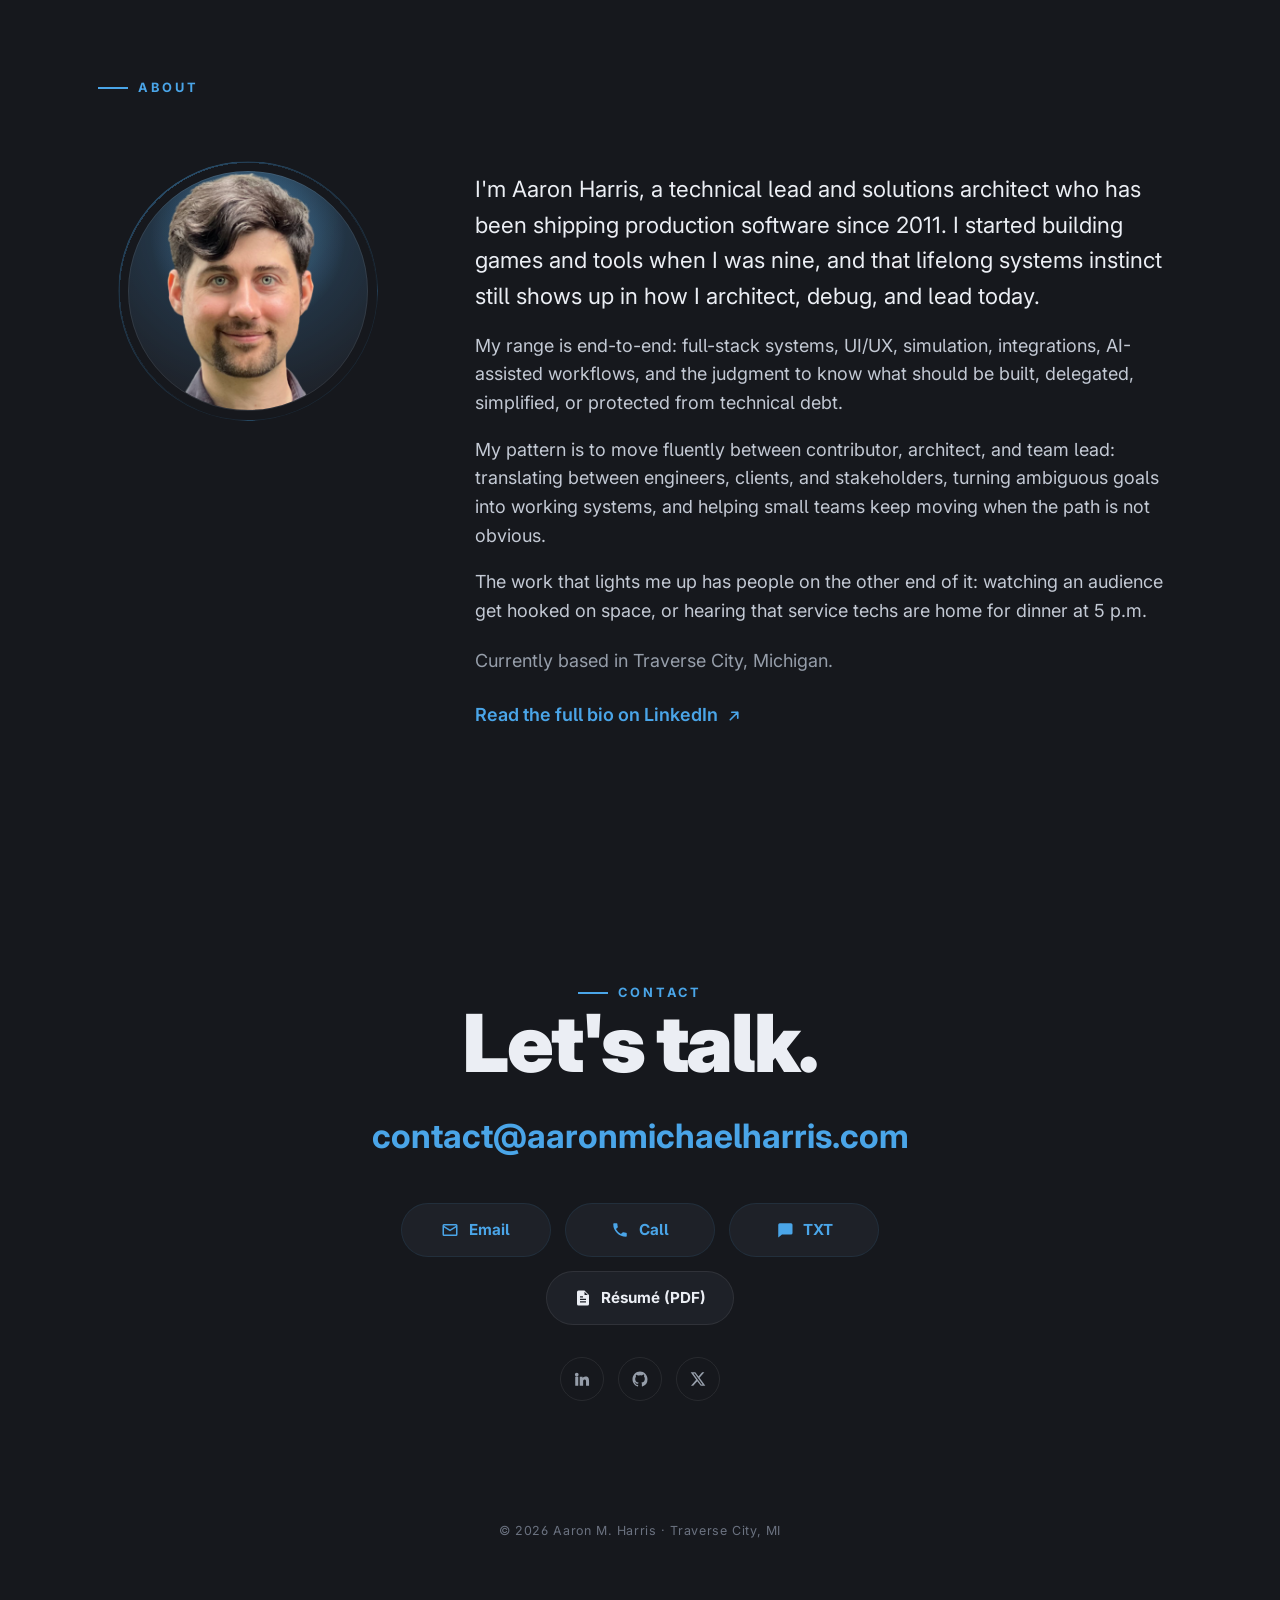
==== commit 3e40c794: "V091 - blog photos become framed carousels, and icons stay sharp - added 45 checks, bringing the sui" ====
--- a/index.html
+++ b/index.html
@@ -335,7 +335,7 @@
                    alt="image"
                    data-caption="Icon test"
                    data-uhd="1"
-                   data-hd="img/work/image-1pbxic_original.png"
+                   data-hd="img/work/image-1pbxic.jpg"
                    data-sd="img/work/image-1pbxic_sd.webp"
                    data-original="img/work/image-1pbxic_original.png"
                    data-original-size="32x32"
--- a/site.css
+++ b/site.css
@@ -854,16 +854,31 @@
 
 .gallery.is-ready { display: block; width: 100%; min-width: 0; }
 
-/* Fixed 16:9 showcase. The frame owns all chrome now: image, ambient
-   backdrop, HUD, progress timeline, and optional preview chip. */
+/* The holder stacks the view and, when a photo has a caption, the caption
+   strip under it. The frame layer fills the holder behind both: the ambient
+   backdrop, the progress timeline, and the optional preview chip.
+
+   Its width keeps the view no taller than --gallery-screen of the screen's
+   height, so a tall frame gets narrower and stays centered. work.js writes
+   both numbers: the ratio on the holder, the share of the screen on the
+   body. The vh line stands in for a browser that has no svh. */
 .gallery__holder {
   position: relative;
   width: 100%;
+  width: min(100%, calc(var(--gallery-screen, .85) * 100vh * var(--gallery-ratio, 1.7778)));
+  width: min(100%, calc(var(--gallery-screen, .85) * 100svh * var(--gallery-ratio, 1.7778)));
   max-width: 100%;
-  aspect-ratio: 16 / 9;
+  margin-inline: auto;
   isolation: isolate;
   cursor: zoom-in;          /* the image area opens the lightbox */
   touch-action: pan-y;      /* vertical scroll stays native; horizontal = swipe */
+}
+
+/* The view: the photo area, in the frame's shape. work.js works the shape
+   out from the photos or takes the wrapper's data-shape; see its section 5. */
+.gallery__view {
+  position: relative;
+  aspect-ratio: var(--gallery-ratio, 16 / 9);
 }
 
 /* Glassy media surface. The active image is also mirrored into a blurred
@@ -942,6 +957,13 @@
   filter: drop-shadow(0 20px 34px rgba(0,0,0,.46));
 }
 .gallery__img.is-active { opacity: 1; transform: translateZ(0) scale(1); }
+/* Display True Pixel Size. The frame already draws a photo at its own size.
+   Its corners are not rounded, because a rounded corner clips the pixels
+   of a small image. A small photo keeps hard pixel edges where a screen
+   draws it larger than its file; the engine writes data-crisp only on a
+   photo that small. */
+.gallery__img[data-truesize] { border-radius: 0; }
+.gallery__img[data-crisp] { image-rendering: pixelated; }
 
 .gallery__hud {
   position: absolute;
@@ -950,13 +972,27 @@
   pointer-events: none;
 }
 
-/* Lower-left editorial label. The caption becomes a quiet annotation instead
-   of part of a control bar, so the image keeps breathing room. */
+/* THE CAPTION STRIP. It sits under the view, on the frame's backdrop, so a
+   caption never covers a photo and never waits for a hover. It holds the
+   label at the left and the arrow rocker at the right. A carousel whose
+   photos have no caption has no strip. The strip takes no pointer: a tap on
+   it falls through to the frame and opens the viewer, as a tap on the photo
+   does, and the rocker asks for the pointer back. */
+.gallery__strip {
+  position: relative;
+  z-index: 7;
+  display: flex;
+  align-items: center;
+  gap: .6rem;
+  padding: 0 clamp(10px, 2.2%, 18px) clamp(12px, 2vw, 18px);
+  pointer-events: none;
+}
+
+/* The editorial label: a left rule, a dot, and the caption, always shown. */
 .gallery__caption {
-  position: absolute;
-  left: 0;
-  bottom: clamp(12px, 2vw, 18px);
-  max-width: min(62%, 420px);
+  flex: 0 1 auto;
+  min-width: 0;
+  max-width: min(100%, 36rem);
   pointer-events: none;     /* a quiet label; taps fall through to swipe / lightbox */
   display: flex;
   align-items: center;
@@ -971,27 +1007,10 @@
     0 18px 44px -30px rgba(0,0,0,.95);
   -webkit-backdrop-filter: blur(14px) saturate(1.14);
           backdrop-filter: blur(14px) saturate(1.14);
-  /* Hidden at rest on every device; it glides in only at the right moment
-     (desktop: hover / focus below; touch: a transient .is-visible on change). */
-  opacity: 0;
-  transform: translateY(6px);
-  transition: opacity .62s var(--ease-soft), transform .62s var(--ease-soft);
-}
-.gallery__caption.is-empty { display: none; }
-/* Desktop pointer: the subtitle only whispers in while hovering or focused. */
-@media (hover: hover) and (pointer: fine) {
-  .gallery__holder:hover .gallery__caption,
-  .gallery__holder:focus-within .gallery__caption {
-    opacity: 1;
-    transform: translateY(0);
-  }
-}
-/* Touch: JS adds .is-visible on each image change, then drops it after a
-   gracious beat so the frame settles back to pure minimalism. */
-.gallery__caption.is-visible {
-  opacity: 1;
-  transform: translateY(0);
-}
+}
+/* A photo with no caption keeps the label's place, so the strip keeps one
+   height from photo to photo. */
+.gallery__caption.is-empty { visibility: hidden; }
 .gallery__caption::before {
   content: "";
   flex: 0 0 auto;
@@ -1002,18 +1021,35 @@
   background: var(--accent-bright);
   box-shadow: 0 0 18px rgba(74,165,232,.35);
 }
-/* Blank images get a non-breaking space (set in JS); long captions clip to
-   one line with an ellipsis. */
-.gallery__caption-text {
+/* One grid cell holds the caption on screen and a hidden copy of every
+   caption in the carousel, so the cell is as tall as the longest caption at
+   its width. A caption takes two lines at most. */
+.gallery__caption-cell {
+  display: grid;
+  flex: 1 1 auto;
+  min-width: 0;
+}
+.gallery__caption-text,
+.gallery__caption-sizer {
+  grid-area: 1 / 1;
+  align-self: center;       /* a short caption sits in the middle of a tall cell, not at its top */
   min-width: 0;
   text-align: left;
   color: rgba(235,238,244,.94);
   font-size: .75rem;
   font-weight: 780;
   letter-spacing: 0;
-  white-space: nowrap; overflow: hidden; text-overflow: ellipsis;
+  line-height: 1.4;
+  overflow-wrap: anywhere;
+  display: -webkit-box;
+  -webkit-box-orient: vertical;
+  -webkit-line-clamp: 2;
+  overflow: hidden;
   text-shadow: 0 1px 12px rgba(0,0,0,.5);
 }
+.gallery__caption-sizer { visibility: hidden; }
+/* the display rule above would otherwise keep a hidden caption on screen */
+.gallery__caption-text[hidden] { display: none; }
 .gallery__counter {
   position: absolute;
   top: 0;
@@ -1081,6 +1117,14 @@
   background: rgba(255,255,255,.09);
   transform: translateX(-50%);
 }
+/* In the strip the rocker is part of the row, at its right end. */
+.gallery__strip .gallery__nav-cluster {
+  position: relative;
+  right: auto;
+  bottom: auto;
+  flex: none;
+  margin-left: auto;
+}
 
 /* PREV / NEXT ARROWS — built once per used location (image / bar / dots) and
    placed there in the DOM; hidden by default and shown for the chosen
@@ -1236,12 +1280,13 @@
 @media (max-width: 880px) {
   .gallery__stage { inset: clamp(10px, 2.8%, 18px); }
   .gallery__hud { inset: 9px; }
+  .gallery__strip { padding: 0 9px 10px; }
   .gallery__caption {
-    max-width: 58%;
     min-height: 2.08rem;
     padding: .4rem .62rem;
   }
-  .gallery__caption-text { font-size: .72rem; }
+  .gallery__caption-text,
+  .gallery__caption-sizer { font-size: .72rem; }
   .gallery__counter { min-width: 3rem; font-size: .62rem; }
   .gallery__nav-cluster { padding: .2rem; }
   .gallery__nav--bar { width: 1.82rem; height: 1.82rem; }
@@ -1249,9 +1294,10 @@
 }
 
 @media (max-width: 440px) {
-  .gallery__caption { max-width: 56%; padding-inline: .54rem; }
+  .gallery__caption { padding-inline: .54rem; }
   .gallery__caption::before { width: .34rem; height: .34rem; margin-right: .42rem; }
-  .gallery__caption-text { font-size: .68rem; }
+  .gallery__caption-text,
+  .gallery__caption-sizer { font-size: .68rem; }
   .gallery__counter { min-width: 2.72rem; font-size: .58rem; }
   .gallery__nav--bar { width: 1.66rem; height: 1.66rem; }
   .gallery__nav--bar svg { width: 13px; height: 13px; }
@@ -1259,7 +1305,7 @@
 }
 
 @media (prefers-reduced-motion: reduce) {
-  .gallery__ambient, .gallery__img, .gallery__nav, .gallery__preview, .gallery__counter, .gallery__caption { transition: none; }
+  .gallery__ambient, .gallery__img, .gallery__nav, .gallery__preview, .gallery__counter { transition: none; }
 }
 
 /* ============================================================
@@ -1344,6 +1390,22 @@
   height: var(--gal-row);
 }
 .gal-tile img { width: 100%; height: 100%; object-fit: cover; display: block; }
+/* Display True Pixel Size: the photo at its own size and centered, and
+   contained when it is larger than the tile. gallery.js puts the carousel's
+   blurred backdrop behind it, and the caption stays above both. */
+.gal-tile img[data-truesize] { object-fit: scale-down; position: relative; z-index: 1; }
+/* gallery.js marks a crisp photo is-shrunk while its tile is smaller than it */
+.gal-tile img[data-crisp]:not(.is-shrunk) { image-rendering: pixelated; }
+.gal-tile img.gal-tile__ambient {
+  position: absolute; inset: -16%;
+  width: 132%; height: 132%;
+  object-fit: cover;
+  z-index: 0;
+  pointer-events: none;
+  opacity: .46;
+  filter: blur(34px) saturate(1.16) brightness(.72);
+}
+.gal-tile img[data-truesize] ~ .gal-tile__cap { z-index: 2; }
 .gal-tile__cap {
   position: absolute; left: 0; right: 0; bottom: 0;
   padding: 1.4rem .75rem .55rem;
@@ -1472,6 +1534,8 @@
 .lightbox__img--active   { z-index: 1; }
 .lightbox__img--incoming { z-index: 0; opacity: 0; pointer-events: none; }   /* hidden until a drag reveals it */
 .lightbox__img.is-zoomed { cursor: grab; }
+/* a photo the engine marked crisp keeps square pixels, in a pinch as well */
+.lightbox__img--crisp { image-rendering: pixelated; }
 
 .lightbox__close,
 .lightbox__nav {
@@ -2508,17 +2572,16 @@
 .bm-divider + .blog-post { border-top: 0; }
 
 
-/* THE FIGURES. Full column width, and a click opens the viewer. A cut
-   flag's marker is read by the fold and seen by nobody. */
+/* A post's images are carousels, one for each run of tags, and work.js
+   draws them as it draws the home page's. A cut flag's marker is read by
+   the fold and seen by nobody. */
+.bs-post__body .gallery { margin: 1.1rem 0 0; }
 .bp-cut { display: none; }
-figure.bp-fig { margin: 1.1rem 0 0; }
-figure.bp-fig img {
-  width: 100%; display: block; border-radius: var(--radius-sm);
-  border: 1px solid var(--line); cursor: zoom-in;
-}
-figure.bp-fig figcaption {
-  margin-top: .45rem; color: var(--dim); font-size: .76rem; line-height: 1.5;
-}
+
+/* The editor's New post pills: one at the end of the bar, after the month
+   picker, and one centered under the last post. Two classes, because the
+   editor's pill paint is injected after this file and sets its display. */
+.bs-newpost.bs-newpost--foot { display: flex; width: fit-content; margin: 1.4rem auto 0; }
 
 /* Shared small parts: the note when a target is not found, and the
    editor's own button on a post. */
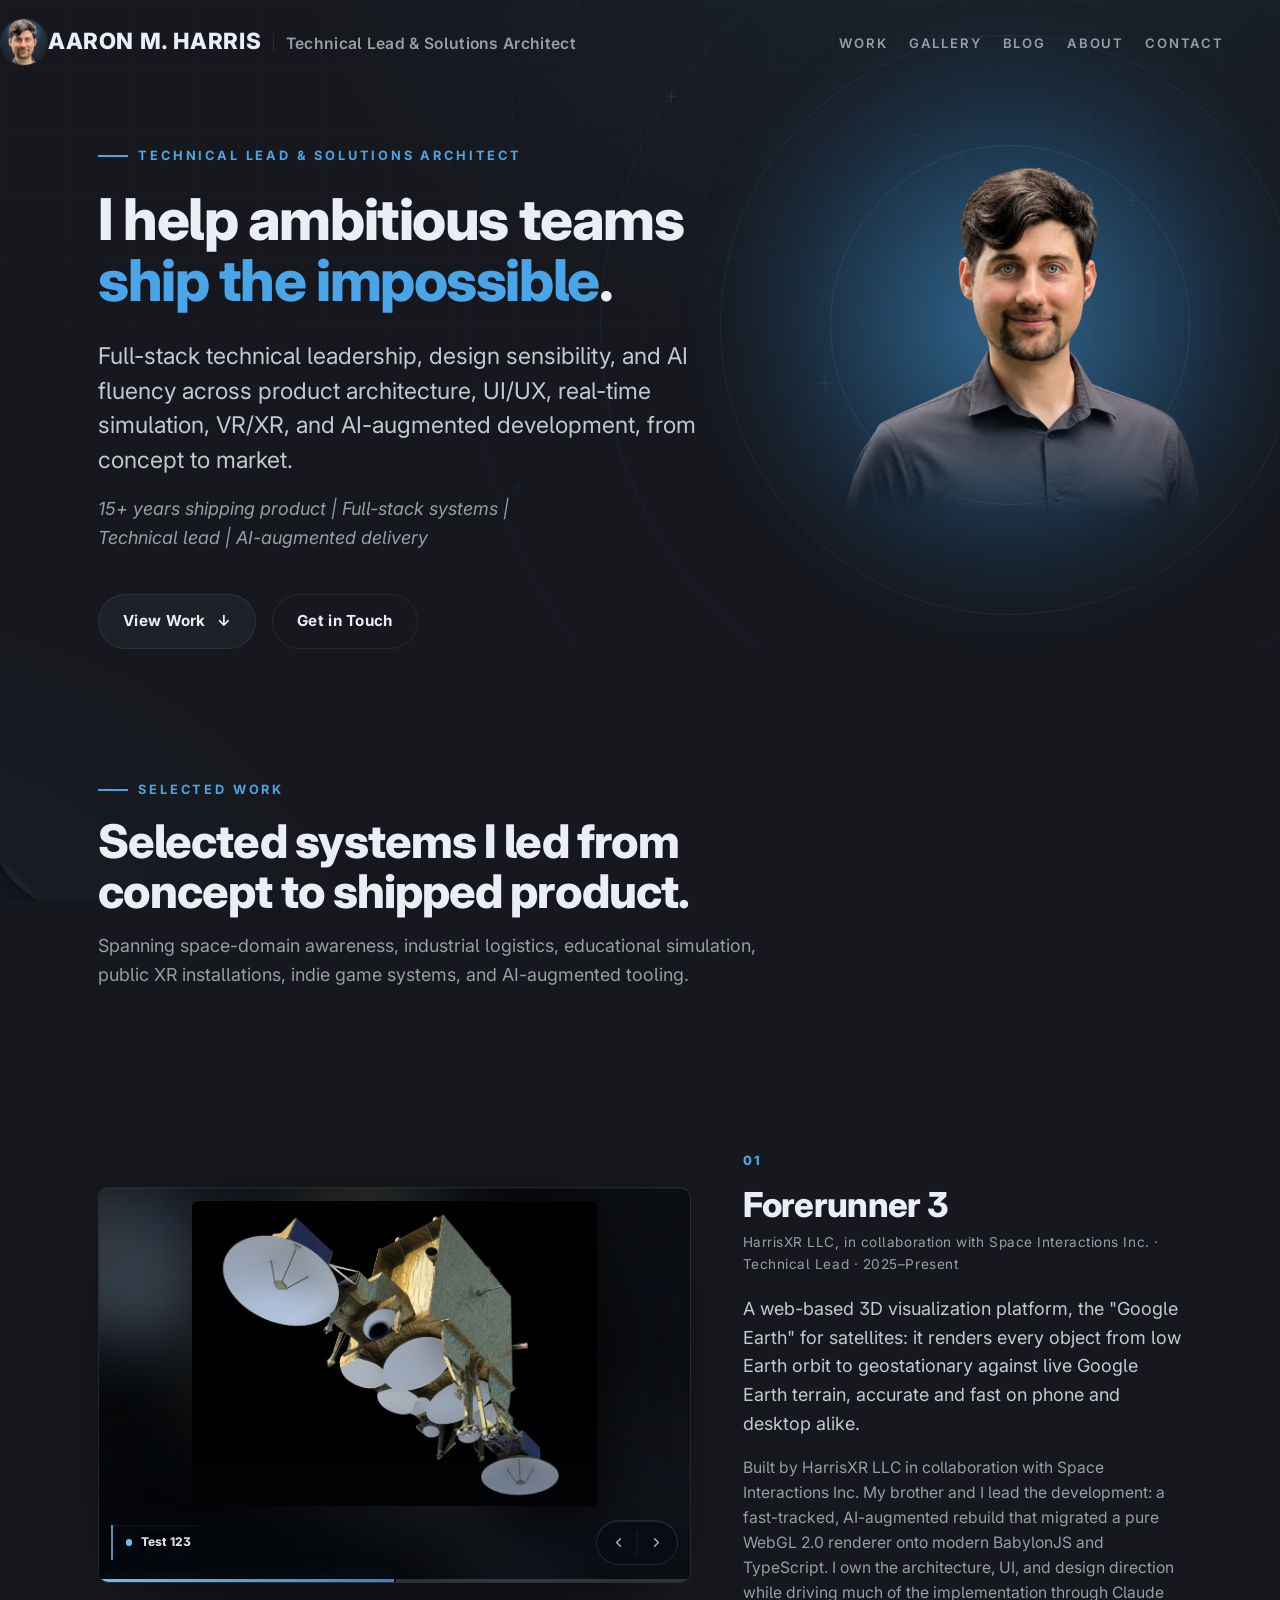
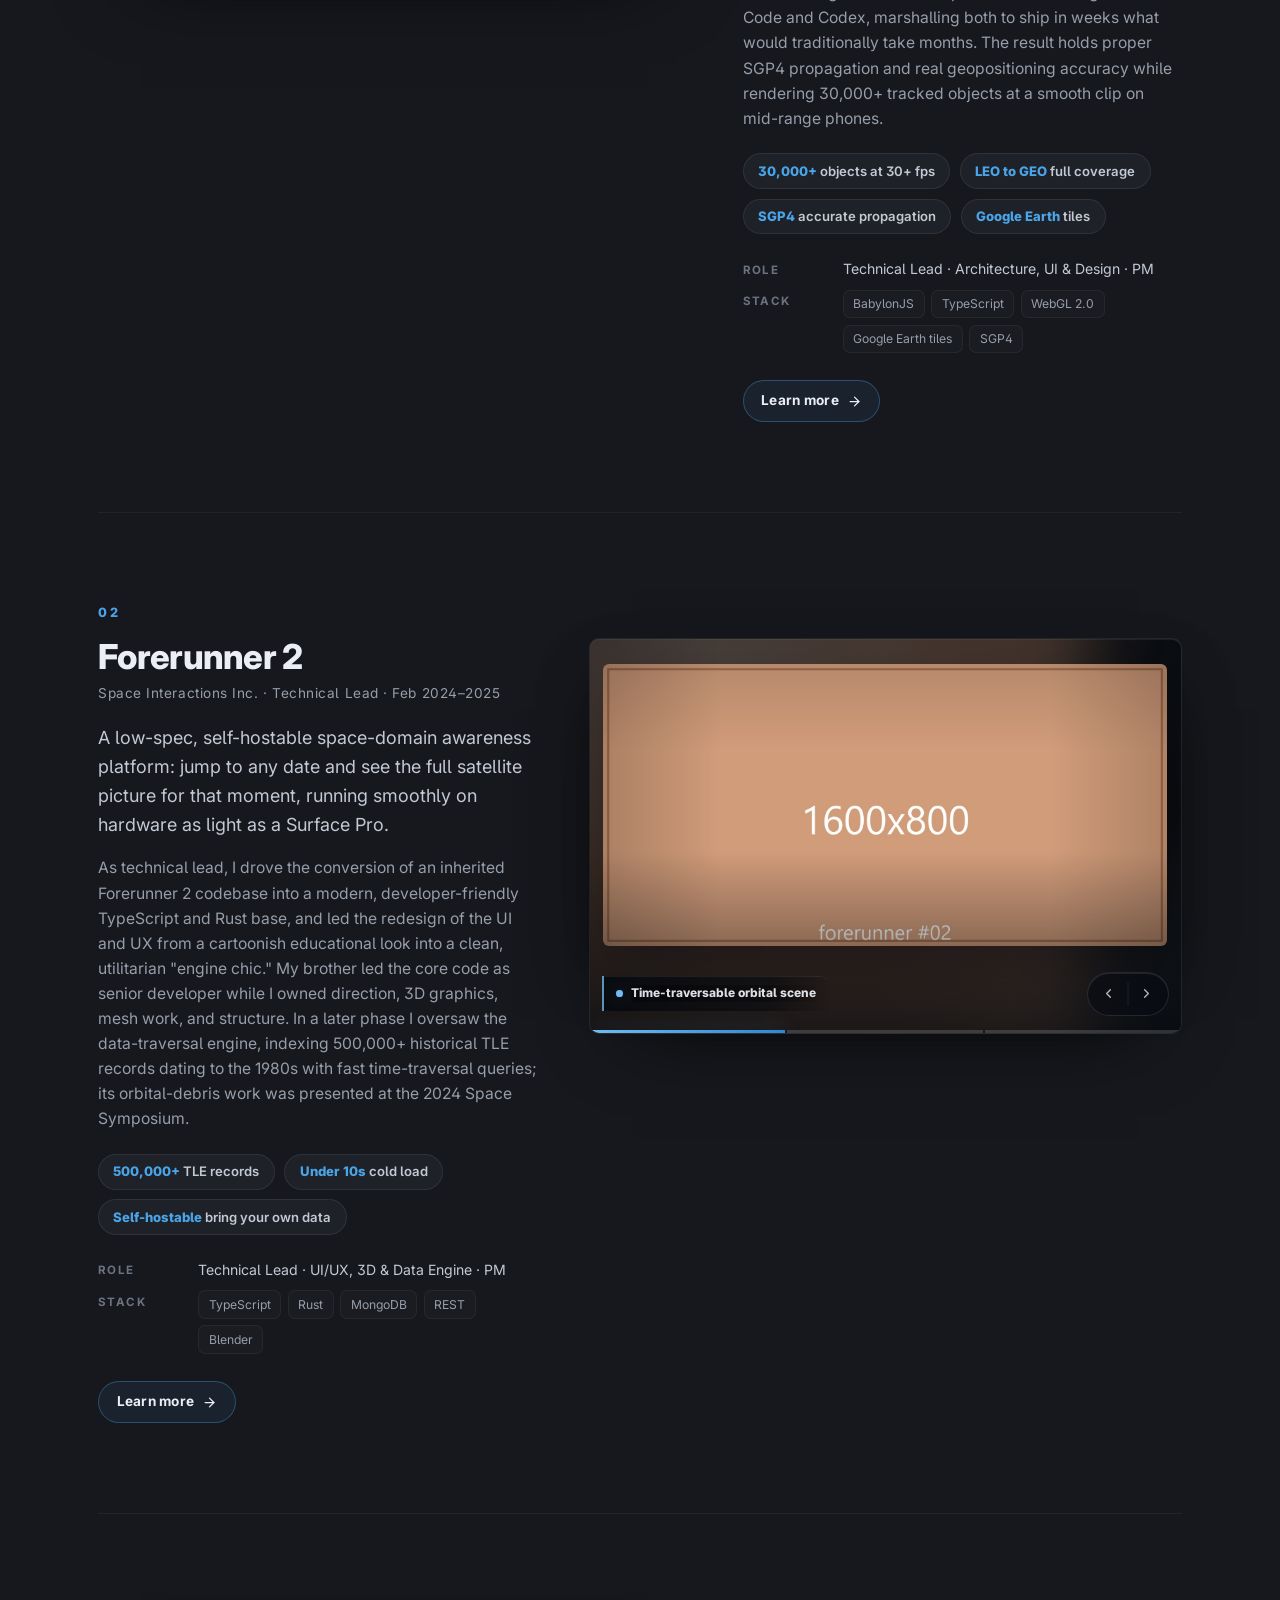
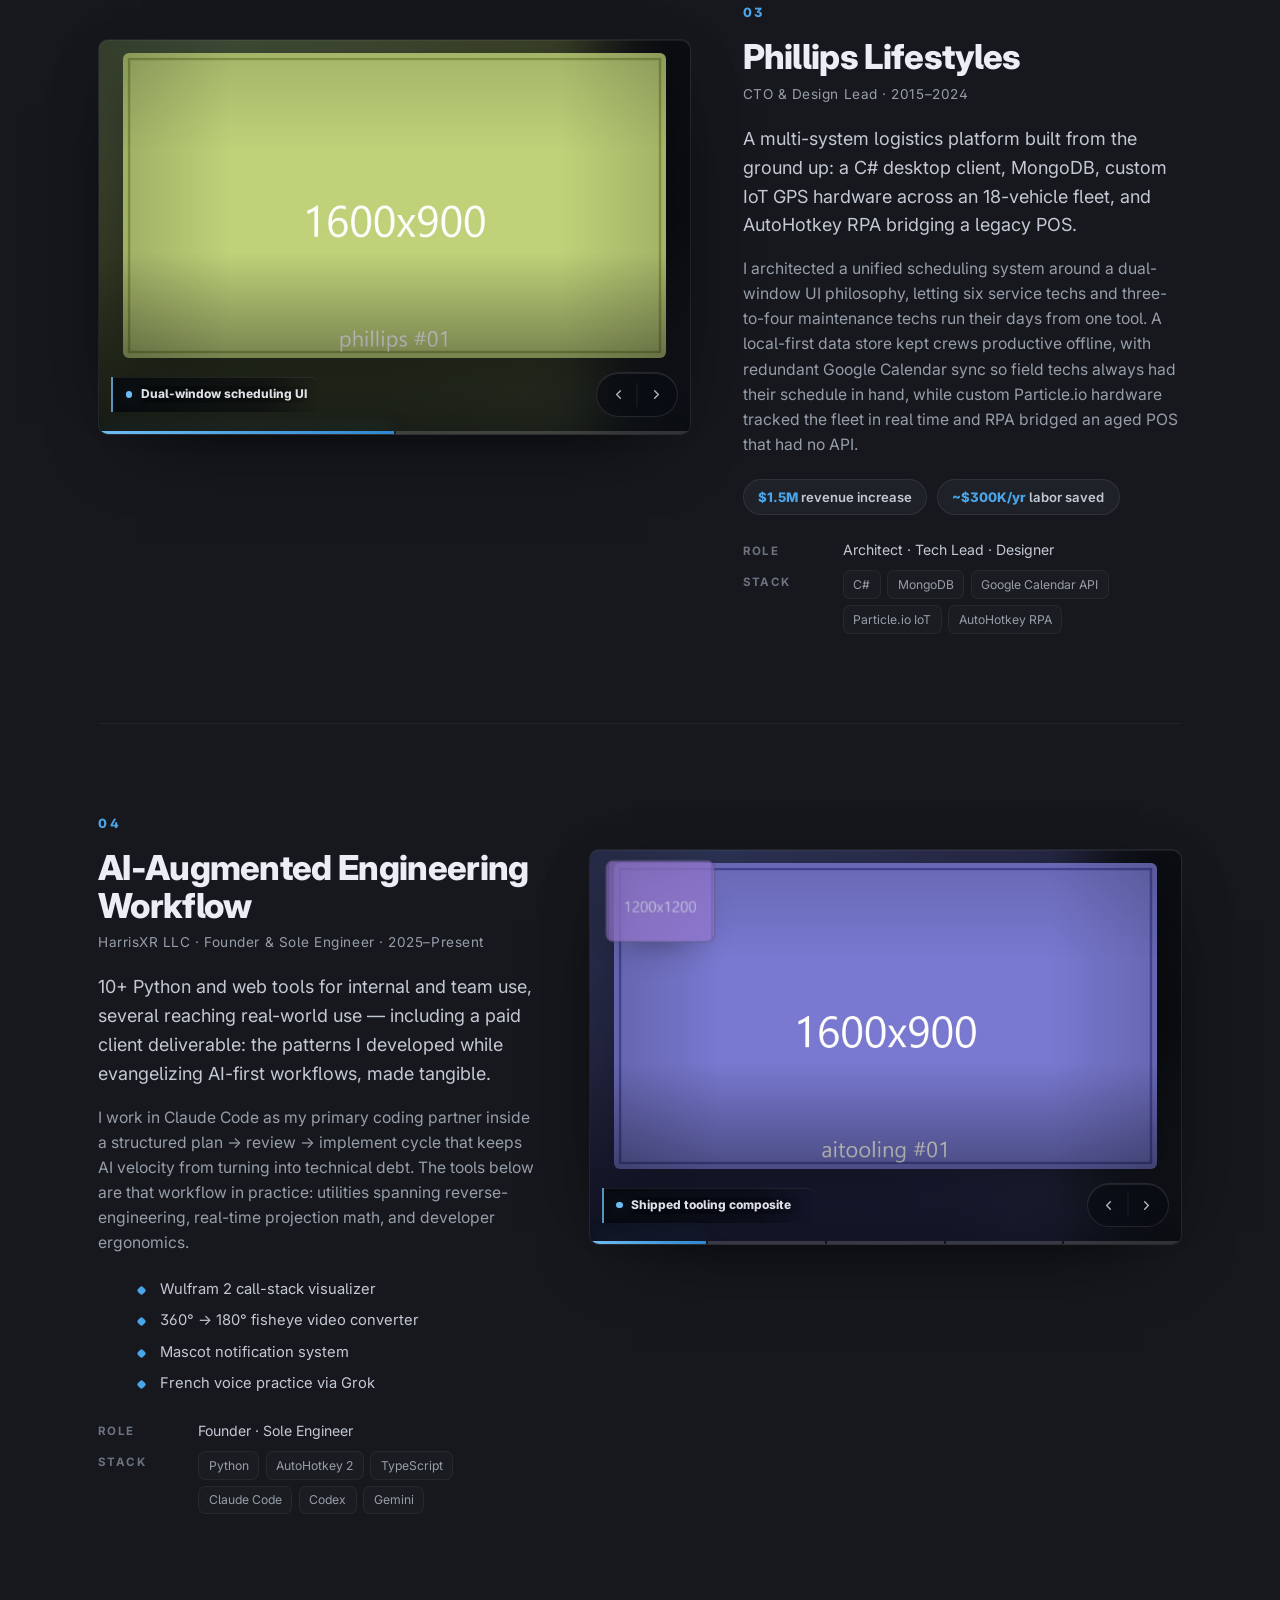
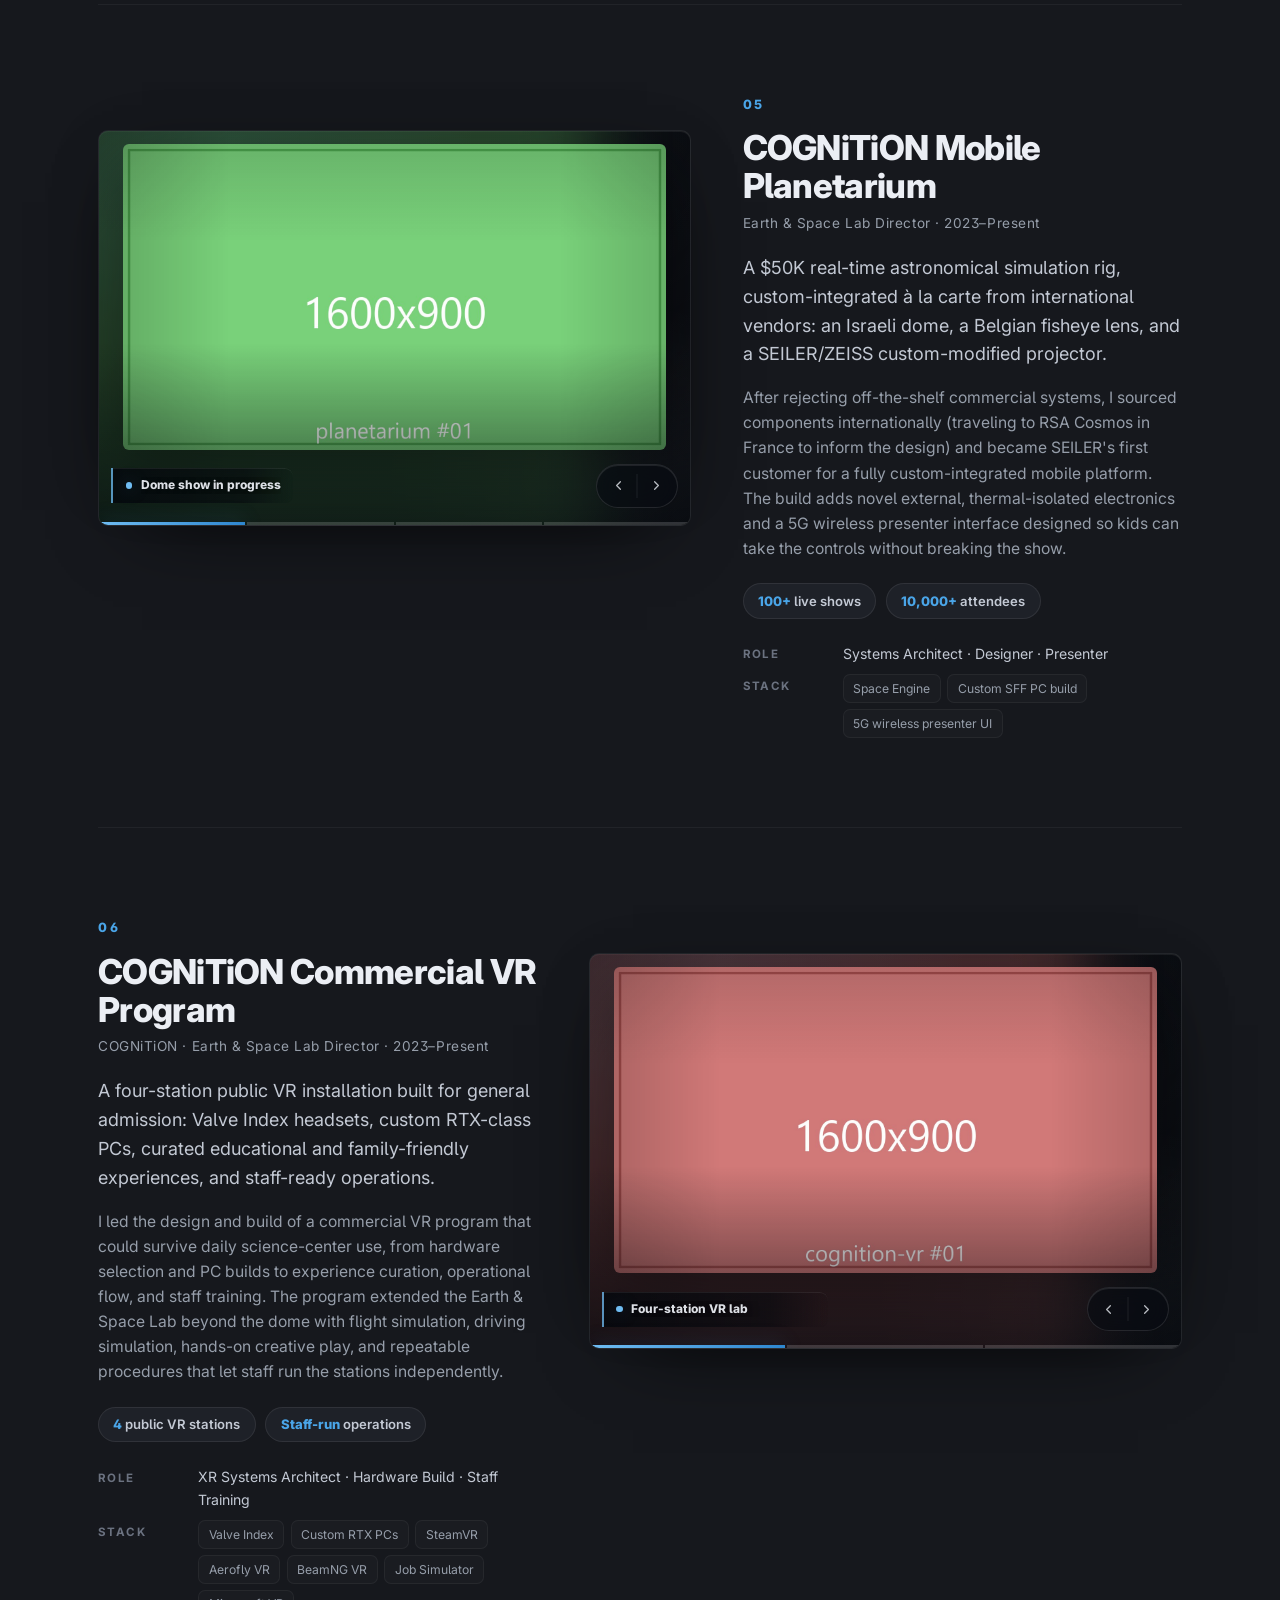
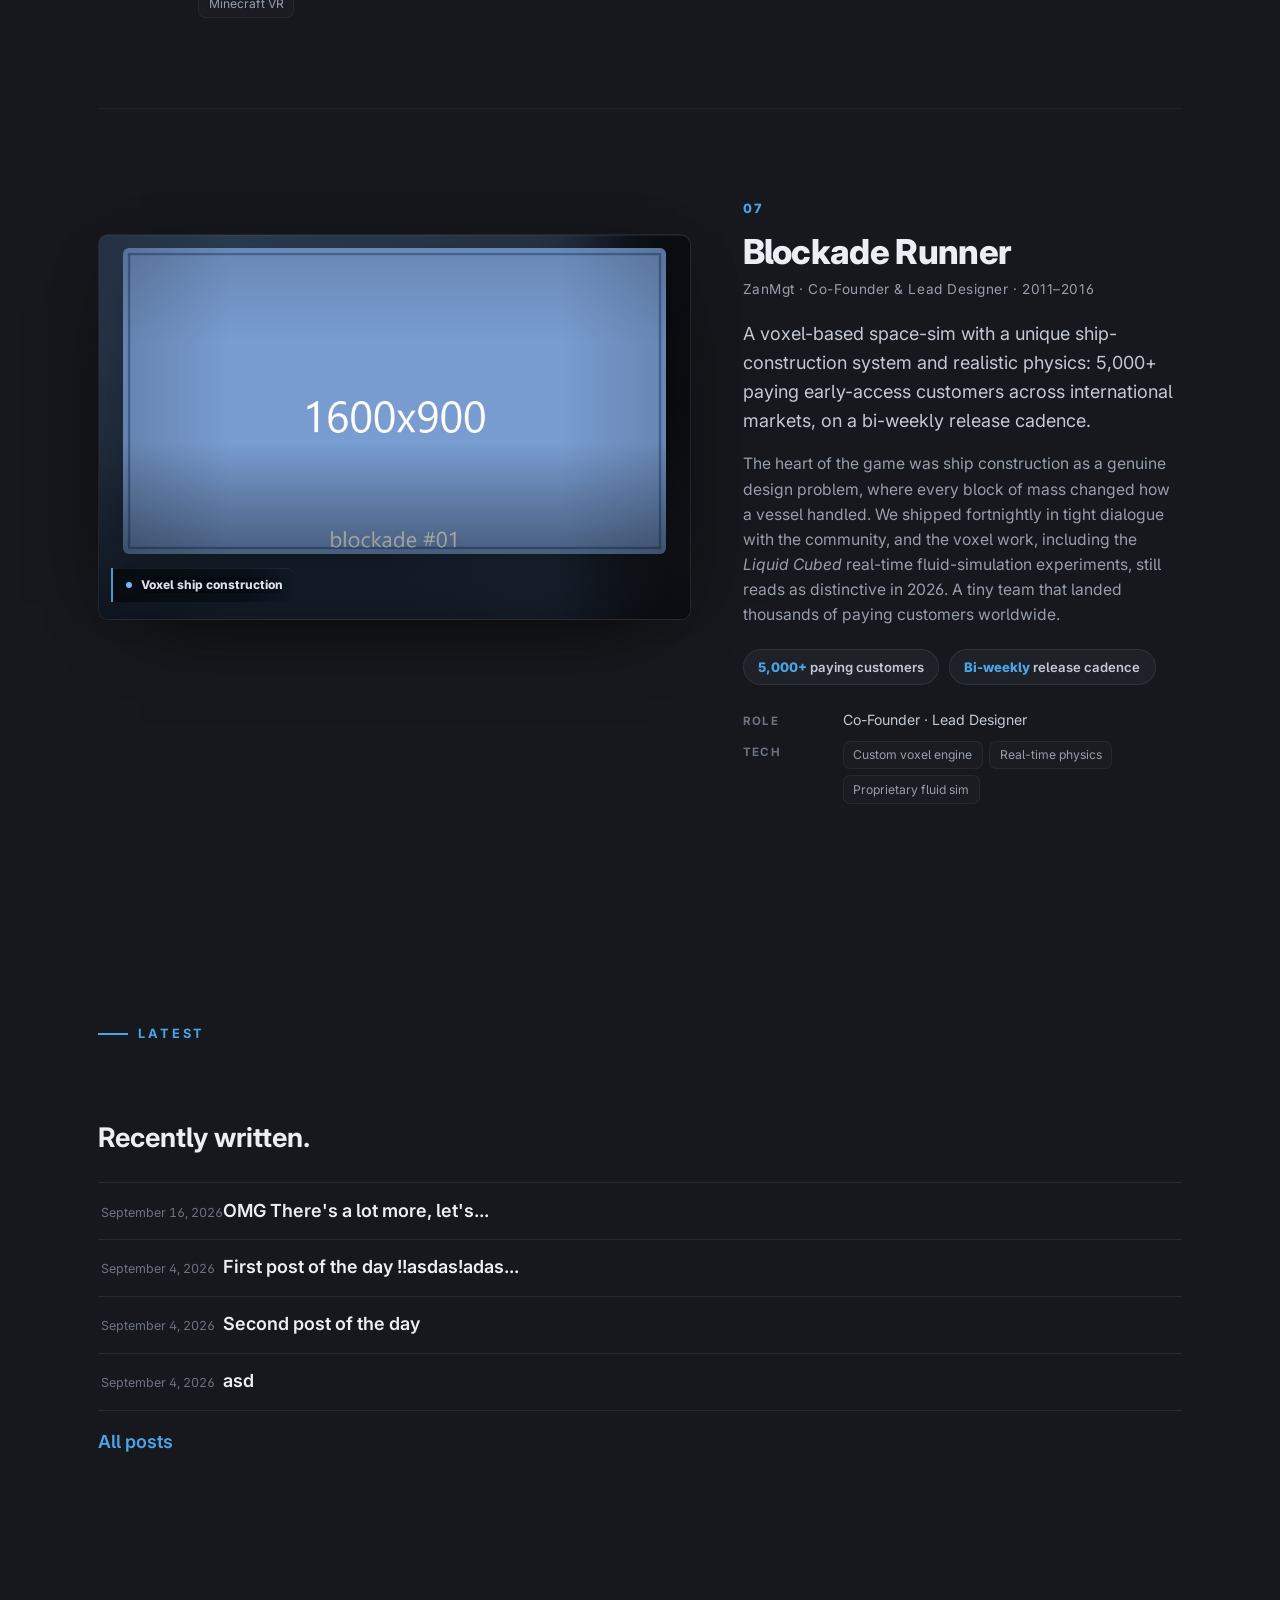
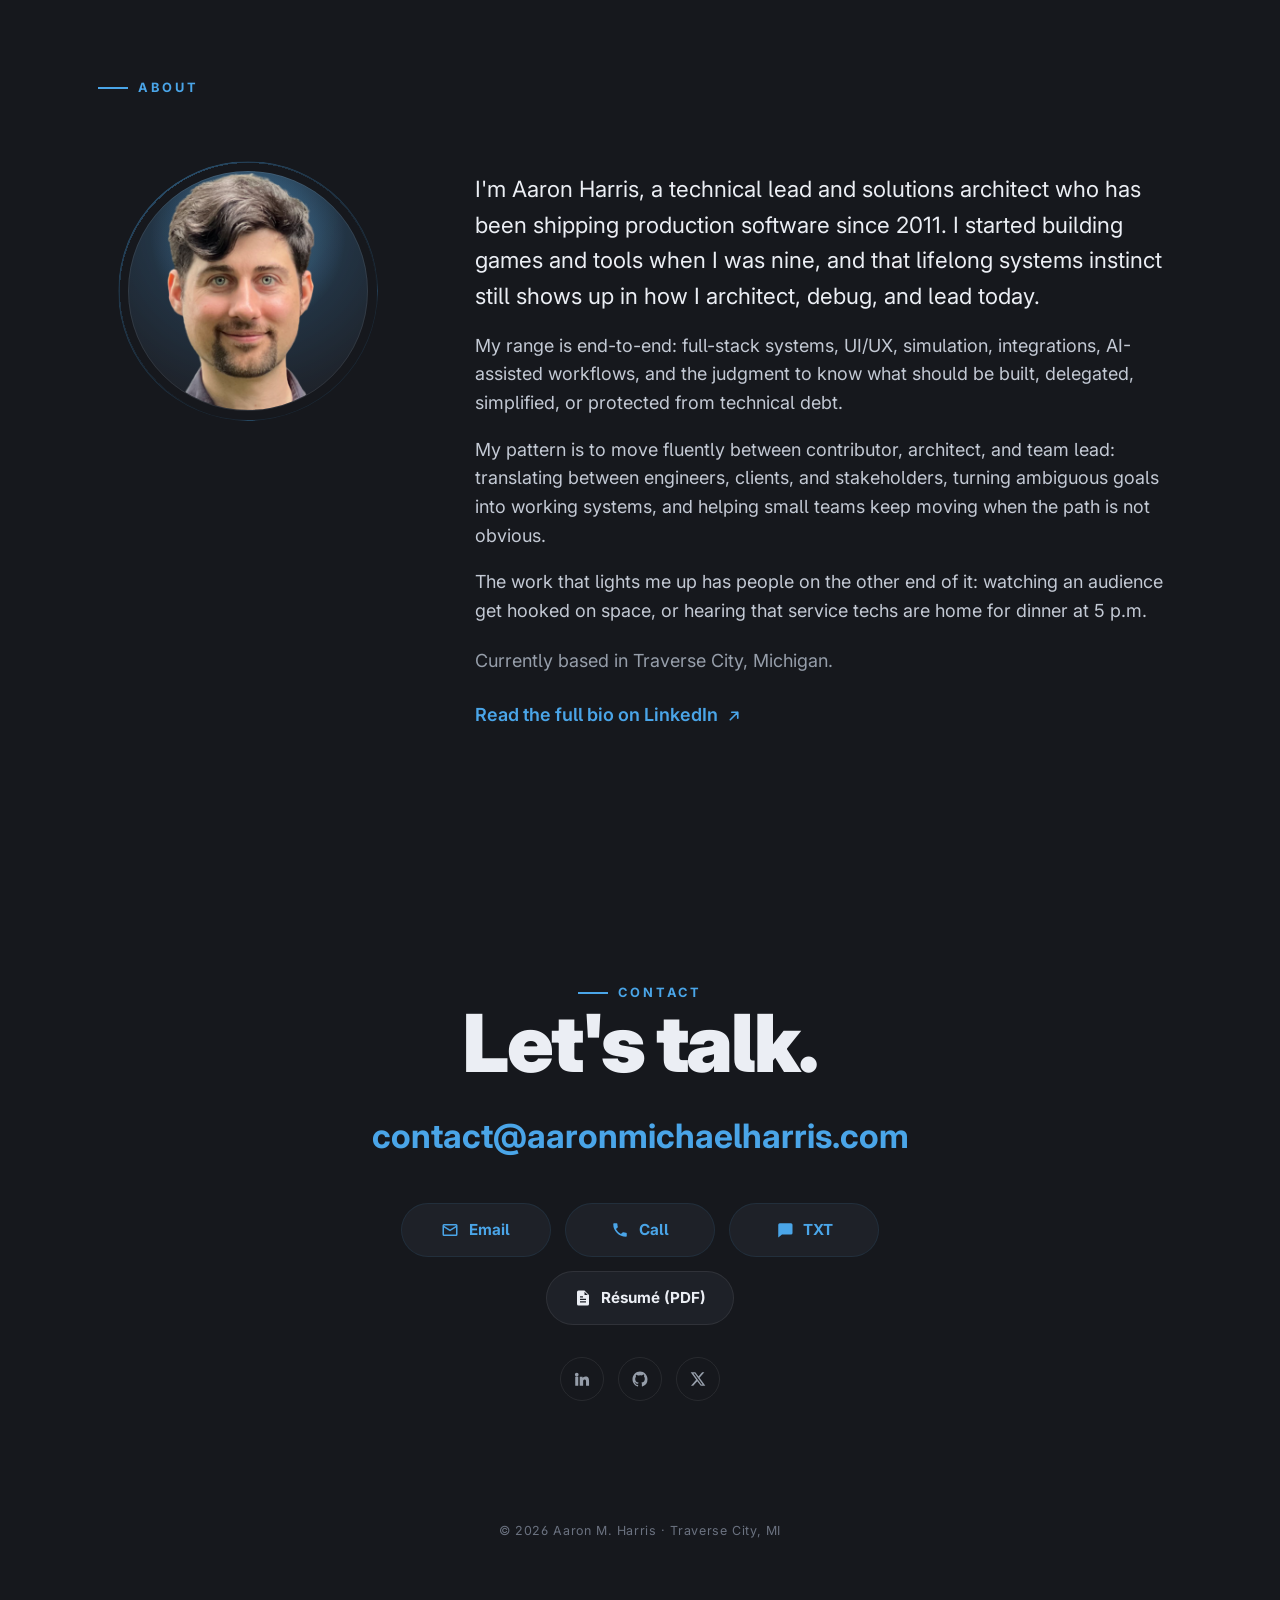
==== commit b8c7ddc3: "V098 - move the engine into a library with a site config - add release.js, engine.css and the pin ch" ====
--- a/index.html
+++ b/index.html
@@ -2,8 +2,9 @@
 <!-- ============================================================
      index.html - the home page.
 
-     Markup only. Style lives in site.css and behavior lives in the
-     four script trunks, loaded in a fixed order from the head.
+     Markup only. Style lives in the engine's engine.css and this site's
+     site.css, and behavior lives in the engine's script trunks, loaded
+     in a fixed order from the head.
 
      Copy the editor can change is fenced by [edit:slug] comment
      pairs, each wrapping exactly one element. Do not nest a pair
@@ -69,11 +70,17 @@
   <link rel="preconnect" href="https://fonts.gstatic.com" crossorigin />
   <link href="https://fonts.googleapis.com/css2?family=Inter:ital,opsz,wght@0,14..32,400;0,14..32,500;0,14..32,600;0,14..32,700;0,14..32,800;0,14..32,900;1,14..32,400&display=swap" rel="stylesheet" />
 
+  <!-- The engine's style first and this site's second, so this site's
+       tokens set the theme. -->
+  <link rel="stylesheet" href="libraries/harrisxrwebengine/engine.css" />
   <link rel="stylesheet" href="site.css" />
 
   <!-- The site's script, in a fixed order. defer keeps document order and runs
        each file after parsing, so every trunk sees the whole page.
-       site.js creates window.AMH, the one namespace the trunks share.
+       release.js names the engine release and creates window.AMH, the one
+       namespace the trunks share, and site.config.js holds this site's
+       facts. Both come first. The trunks are the engine's, in
+       libraries/harrisxrwebengine/.
 
        blog.js is not here: the blog lives on blog.html, which loads it. Each
        page declares the trunks it needs, in the same fixed order.
@@ -86,11 +93,13 @@
        imagesengine.js is the image engine. Every image the site takes in
        goes through it, so every page loads it, after work.js and before
        the trunks that call it. -->
-  <script defer src="site.js"></script>
-  <script defer src="work.js"></script>
-  <script defer src="imagesengine.js"></script>
-  <script defer src="markdown.js"></script>
-  <script defer src="tool.js"></script>
+  <script defer src="libraries/harrisxrwebengine/release.js"></script>
+  <script defer src="site.config.js"></script>
+  <script defer src="libraries/harrisxrwebengine/site.js"></script>
+  <script defer src="libraries/harrisxrwebengine/work.js"></script>
+  <script defer src="libraries/harrisxrwebengine/imagesengine.js"></script>
+  <script defer src="libraries/harrisxrwebengine/markdown.js"></script>
+  <script defer src="libraries/harrisxrwebengine/tool.js"></script>
 
   <!-- Graceful degradation: without JS the reveal animations never fire, so
        force all content visible and let each gallery show its first image. The
--- a/libraries/harrisxrwebengine/engine.css
+++ b/libraries/harrisxrwebengine/engine.css
@@ -0,0 +1,2090 @@
+/* ============================================================
+   engine.css - the style of everything the engine draws or drives:
+   the base its parts stand on, the carousel, the gallery grid, the
+   lightbox and the drawer, the Latest block, the reveal, the blog
+   stream and its month pages, and the players.
+
+   Every page links this file first and the host's site.css second,
+   so a host rule wins a tie. The editor injects its own rules into
+   <head> at runtime, after both files, so the editor wins a tie with
+   either.
+
+   THE THEME. Every color, font, space, shape and motion value here is
+   a token on :root. Section 1 gives each token a default, so a host
+   that sets none still gets a readable engine. A host sets a token in
+   its own :root to change it. The tokens are the contract. A custom
+   property that a part sets on its own element is internal.
+
+   Rule: do not reorder a block to tidy the file. CSS resolves ties
+   by source order, so a moved block can change the page without
+   changing a single declaration.
+
+   Sections:
+     1. FOUNDATION                  4. OVERLAYS
+     2. CAROUSEL                    5. LATEST
+     3. GALLERY                     6. REVEAL AND BLOG
+   ============================================================ */
+
+/* ============================================================
+   1. FOUNDATION
+   ------------------------------------------------------------
+   The theme tokens and their defaults, the reset and the base, the
+   shared type, and the edit launcher.
+   ============================================================ */
+
+/* ------------------------------------------------------------
+   THE THEME TOKENS
+   ------------------------------------------------------------
+   The defaults. A host sets any of them in its own :root, which
+   loads after this file. */
+:root {
+  /* surfaces */
+  --bg:        #16181d;
+  --bg-deep:   #101217;
+  --panel:     #1e2128;
+  --panel-2:   #23262f;
+  --line:      rgba(255,255,255,.08);
+  --line-soft: rgba(255,255,255,.05);
+
+  /* text */
+  --text:      #ebeef4;
+  --text-soft: #c3c9d4;
+  --muted:     #969eaa;
+  --dim:       #6b7280;
+
+  /* accent: the one color that marks what acts */
+  --accent:        #4aa5e8;
+  --accent-bright: #6fbcf2;
+  --accent-deep:   #2e87cf;
+  --accent-glow:   rgba(74,165,232,.35);
+  --accent-faint:  rgba(74,165,232,.10);
+
+  /* staged accents; the editor paints with the yellow and the orange */
+  --c-orange: #f0883e;
+  --c-yellow: #f2c14e;
+  --c-lime:   #b5e853;
+
+  /* type */
+  --font: "Inter", -apple-system, BlinkMacSystemFont, "Segoe UI", Roboto,
+          Helvetica, Arial, sans-serif;
+
+  /* space */
+  --section-pad: clamp(4rem, 9.5vw, 8rem);
+  --gutter:      clamp(1.25rem, 5vw, 3rem);
+  --maxw:        1180px;
+
+  /* shape and motion */
+  --radius:    16px;
+  --radius-sm: 10px;
+  --ease:      cubic-bezier(.22, 1, .36, 1);
+  --ease-soft: cubic-bezier(.4, 0, .2, 1);
+}
+
+/* ------------------------------------------------------------
+   RESET + BASE
+   ------------------------------------------------------------ */
+*, *::before, *::after { box-sizing: border-box; }
+* { margin: 0; }
+
+html { scroll-behavior: smooth; -webkit-text-size-adjust: 100%; }
+
+body {
+  font-family: var(--font);
+  background: var(--bg);
+  color: var(--text);
+  line-height: 1.6;
+  font-size: clamp(1rem, .55vw + .9rem, 1.125rem);
+  font-feature-settings: "cv05" 1, "ss01" 1, "cv02" 1;
+  -webkit-font-smoothing: antialiased;
+  text-rendering: optimizeLegibility;
+  overflow-x: hidden;
+}
+
+img { max-width: 100%; height: auto; display: block; }
+a { color: inherit; text-decoration: none; }
+
+::selection { background: var(--accent); color: #06121d; }
+
+:focus-visible {
+  outline: 2px solid var(--accent-bright);
+  outline-offset: 3px;
+  border-radius: 4px;
+}
+
+/* ------------------------------------------------------------
+   SHARED TYPE
+   ------------------------------------------------------------
+   The eyebrow, the text link and the text sizes. Pages carry them,
+   and the generator and the editor write them too. */
+.eyebrow {
+  font-size: .8rem;
+  font-weight: 700;
+  letter-spacing: .22em;
+  text-transform: uppercase;
+  color: var(--accent);
+  display: inline-flex;
+  align-items: center;
+  gap: .65rem;
+}
+.eyebrow::before {
+  content: "";
+  width: 30px; height: 2px;
+  background: var(--accent);
+  display: inline-block;
+}
+/* centered variant — used by the Contact closing CTA */
+.eyebrow--center { justify-content: center; }
+
+.textlink {
+  display: inline-flex; align-items: center; gap: .45rem;
+  color: var(--accent); font-weight: 600;
+  border-bottom: 1px solid transparent;
+  transition: border-color .3s, gap .3s var(--ease), color .3s;
+  width: fit-content;
+}
+.textlink:hover { border-bottom-color: var(--accent); gap: .75rem; color: var(--accent-bright); }
+.textlink svg { width: 1em; height: 1em; }
+
+/* text-size utilities — the copy sizes this page already uses, exposed as
+   named classes for inline <span> wraps (the built-in site editor's toolbar
+   inserts these; safe to hand-author anywhere). em-based, so each step is
+   relative to the text it sits inside:
+     xs ≈ chip size (.76rem on body copy) · sm ≈ meta/eyebrow (.85rem)
+     lg ≈ lede step-up (1.15×)            · xl ≈ full lede (1.4×) */
+.text-xs { font-size: .76em; }
+.text-sm { font-size: .85em; }
+.text-lg { font-size: 1.15em; }
+.text-xl { font-size: 1.4em; }
+
+
+/* ------------------------------------------------------------
+   THE EDIT LAUNCHER
+   ------------------------------------------------------------
+   The page corner peels back to show the word underneath. tool.js
+   builds it at load, on every page, so nothing here is authored into
+   a file and nothing here can reach an export.
+
+   The whole thing is one SVG, and its paint order does the layering:
+   the page under the corner, then the word, then the flap. SVG draws
+   in document order, so the flap covers the word and the curl
+   uncovers it. There is no z-index inside the button.
+
+   The free edge of the flap is a curve rather than a crease, which is
+   what makes it read as paper that rolled rather than folded.
+
+   Above everything: the editor's panel is 3100, its scrim 3200, its
+   modal 3300, the composer 3300. The way out of the editor must never
+   be behind the editor.
+
+   Which corner comes from data-corner, which tool.js sets. The art is
+   drawn for the bottom left and the other three mirror it, so moving
+   it is one word in tool.js and no new path data. */
+.amh-edit {
+  position: fixed;
+  z-index: 4000;
+  width: 132px;
+  height: 132px;
+  padding: 0;
+  border: 0;
+  background: none;
+  cursor: pointer;
+  opacity: .5;
+  transition: opacity .34s var(--ease-soft);
+}
+.amh-edit[data-corner="bottom-left"]  { left: 0;  bottom: 0; }
+.amh-edit[data-corner="bottom-right"] { right: 0; bottom: 0; transform: scaleX(-1); }
+.amh-edit[data-corner="top-left"]     { left: 0;  top: 0;    transform: scaleY(-1); }
+.amh-edit[data-corner="top-right"]    { right: 0; top: 0;    transform: scale(-1); }
+
+.amh-edit__art { display: block; width: 100%; height: 100%; overflow: visible; }
+
+/* The paper. Both paths scale from the corner itself, so the peel grows out
+   of it rather than sliding in from somewhere else. */
+.amh-edit__paper {
+  transform-box: view-box;
+  transform-origin: 0 150px;
+  transform: scale(.30);
+  transition: transform .55s var(--ease);
+}
+.amh-edit__hole { fill: url(#amhHole); }
+.amh-edit__flap {
+  fill: url(#amhFlap);
+  filter: drop-shadow(-4px 4px 9px rgba(0, 0, 0, .72));
+}
+
+/* The word sits between the two, so it needs no stacking rule of its own,
+   and it is clipped to the hole, so it is drawn only where the page has
+   peeled away. There is no opacity transition: a second animation on a
+   timer could show the word over paper that had not lifted yet, and would
+   reverse at a different rate when the pointer left. One motion drives the
+   paper, the clip and the reveal together. */
+.amh-edit__word {
+  fill: var(--accent-bright);
+  font: 700 13px/1 Consolas, "Courier New", monospace;
+  letter-spacing: .24em;
+}
+.amh-edit__word--exit { display: none; }
+.amh-edit.is-on .amh-edit__word--edit { display: none; }
+.amh-edit.is-on .amh-edit__word--exit { display: block; }
+
+.amh-edit:hover,
+.amh-edit:focus-visible,
+.amh-edit.is-on { opacity: 1; }
+
+.amh-edit:hover .amh-edit__paper,
+.amh-edit:focus-visible .amh-edit__paper,
+.amh-edit.is-on .amh-edit__paper { transform: scale(1); }
+
+.amh-edit.is-on .amh-edit__word { fill: var(--accent); }
+
+/* The button has no box of its own, so the focus ring goes on the art. */
+.amh-edit:focus-visible { outline: none; }
+.amh-edit:focus-visible .amh-edit__flap {
+  filter: drop-shadow(-4px 4px 9px rgba(0, 0, 0, .72))
+          drop-shadow(0 0 0 2px var(--accent));
+}
+
+@media (prefers-reduced-motion: reduce) {
+  .amh-edit, .amh-edit__paper { transition: none; }
+}
+
+/* ============================================================
+   2. CAROUSEL
+   ------------------------------------------------------------
+   The image carousel that work.js builds from a plain list of
+   <img>: on a project card, in a deep dive and in a blog post.
+   ============================================================ */
+
+/* ------------------------------------------------------------
+   PROJECT IMAGE GALLERY
+   Authoring stays simple: each project owns a plain `.gallery`
+   list of <img> tags. JS turns that into a restrained, cinematic
+   image stage with an in-frame HUD, progress timeline, swipe,
+   and lightbox support.
+   ------------------------------------------------------------ */
+
+/* Fallback for a gallery work.js has not built yet, or never will.
+   Show the first image only. All of them would stack down the page. */
+.gallery:not(.is-ready) > img { display: none; width: 100%; border-radius: var(--radius); }
+.gallery:not(.is-ready) > img:first-of-type { display: block; }
+
+.gallery.is-ready { display: block; width: 100%; min-width: 0; }
+
+/* The holder stacks the view and, when a photo has a caption, the caption
+   strip under it. The frame layer fills the holder behind both: the ambient
+   backdrop, the progress timeline, and the optional preview chip.
+
+   Its width keeps the view no taller than --gallery-screen of the screen's
+   height, so a tall frame gets narrower and stays centered. work.js writes
+   both numbers: the ratio on the holder, the share of the screen on the
+   body. The vh line stands in for a browser that has no svh. */
+.gallery__holder {
+  position: relative;
+  width: 100%;
+  width: min(100%, calc(var(--gallery-screen, .85) * 100vh * var(--gallery-ratio, 1.7778)));
+  width: min(100%, calc(var(--gallery-screen, .85) * 100svh * var(--gallery-ratio, 1.7778)));
+  max-width: 100%;
+  margin-inline: auto;
+  isolation: isolate;
+  cursor: zoom-in;          /* the image area opens the lightbox */
+  touch-action: pan-y;      /* vertical scroll stays native; horizontal = swipe */
+}
+
+/* The view: the photo area, in the frame's shape. work.js works the shape
+   out from the photos or takes the wrapper's data-shape; see its section 5. */
+.gallery__view {
+  position: relative;
+  aspect-ratio: var(--gallery-ratio, 16 / 9);
+}
+
+/* Glassy media surface. The active image is also mirrored into a blurred
+   ambience layer, so screenshots/photos color the frame without extra assets. */
+.gallery__frame {
+  position: absolute; inset: 0;
+  overflow: hidden;
+  border-radius: 10px;
+  border: 1px solid rgba(255,255,255,.11);
+  background:
+    radial-gradient(140% 120% at 50% 0%, rgba(255,255,255,.06), rgba(255,255,255,0) 56%),
+    #090c12;
+  box-shadow:
+    inset 0 1px 0 rgba(255,255,255,.10),
+    inset 0 -1px 0 rgba(0,0,0,.52),
+    0 28px 80px -44px rgba(0,0,0,1);
+}
+.gallery__frame::before,
+.gallery__frame::after {
+  content: "";
+  position: absolute;
+  inset: 0;
+  pointer-events: none;
+}
+.gallery__frame::before {
+  z-index: 0;
+  background:
+    radial-gradient(80% 80% at 18% 12%, rgba(74,165,232,.16), rgba(74,165,232,0) 58%),
+    radial-gradient(64% 72% at 88% 88%, rgba(255,255,255,.07), rgba(255,255,255,0) 62%),
+    linear-gradient(120deg, rgba(255,255,255,.055), transparent 28%, transparent 72%, rgba(255,255,255,.035));
+}
+.gallery__frame::after {
+  z-index: 4;
+  background:
+    linear-gradient(180deg, rgba(5,8,12,.16), transparent 28%, transparent 54%, rgba(4,7,12,.66)),
+    linear-gradient(90deg, rgba(0,0,0,.20), transparent 22%, transparent 78%, rgba(0,0,0,.18));
+}
+.gallery__ambient {
+  position: absolute;
+  inset: -16%;
+  width: 132%;
+  height: 132%;
+  object-fit: cover;
+  z-index: 0;
+  opacity: 0;
+  pointer-events: none;
+  filter: blur(34px) saturate(1.16) brightness(.72);
+  transform: scale(1.05);
+  transition: opacity .52s var(--ease), transform .75s var(--ease);
+}
+.gallery__ambient.is-active {
+  opacity: .46;
+  transform: scale(1.02);
+}
+
+/* The active work image stays contained and inspectable. */
+.gallery__stage {
+  position: absolute;
+  inset: clamp(14px, 2.45%, 26px);
+  z-index: 2;
+  border-radius: 7px;
+}
+
+/* each photo: contained (any ratio fits, never stretched), centered,
+   floating on the holder with a faint drop shadow, cross-faded. */
+.gallery__img {
+  position: absolute; inset: 0; margin: auto;       /* centered in the stage */
+  max-width: 100%; max-height: 100%;
+  width: auto; height: auto;        /* shrink large photos to fit; never upscale
+                                       a small one to mush (it stays crisp + centered) */
+  opacity: 0;
+  pointer-events: none;
+  border-radius: 6px;
+  transform: translateZ(0) scale(.985);
+  transition: opacity .46s var(--ease), transform .5s var(--ease), filter .5s var(--ease);
+  filter: drop-shadow(0 20px 34px rgba(0,0,0,.46));
+}
+.gallery__img.is-active { opacity: 1; transform: translateZ(0) scale(1); }
+/* Display True Pixel Size. The frame already draws a photo at its own size.
+   Its corners are not rounded, because a rounded corner clips the pixels
+   of a small image. A small photo keeps hard pixel edges where a screen
+   draws it larger than its file; the engine writes data-crisp only on a
+   photo that small. */
+.gallery__img[data-truesize] { border-radius: 0; }
+.gallery__img[data-crisp] { image-rendering: pixelated; }
+
+.gallery__hud {
+  position: absolute;
+  inset: clamp(10px, 2.2%, 18px);
+  z-index: 7;
+  pointer-events: none;
+}
+
+/* THE CAPTION STRIP. It sits under the view, on the frame's backdrop, so a
+   caption never covers a photo and never waits for a hover. It holds the
+   label at the left and the arrow rocker at the right. A carousel whose
+   photos have no caption has no strip. The strip takes no pointer: a tap on
+   it falls through to the frame and opens the viewer, as a tap on the photo
+   does, and the rocker asks for the pointer back. */
+.gallery__strip {
+  position: relative;
+  z-index: 7;
+  display: flex;
+  align-items: center;
+  gap: .6rem;
+  padding: 0 clamp(10px, 2.2%, 18px) clamp(12px, 2vw, 18px);
+  pointer-events: none;
+}
+
+/* The editorial label: a left rule, a dot, and the caption, always shown. */
+.gallery__caption {
+  flex: 0 1 auto;
+  min-width: 0;
+  max-width: min(100%, 36rem);
+  pointer-events: none;     /* a quiet label; taps fall through to swipe / lightbox */
+  display: flex;
+  align-items: center;
+  min-height: 2.18rem;
+  padding: .48rem .78rem;
+  border-left: 2px solid rgba(111,188,242,.76);
+  border-radius: 0 8px 8px 0;
+  background:
+    linear-gradient(90deg, rgba(6,9,14,.84), rgba(6,9,14,.54) 74%, rgba(6,9,14,0));
+  box-shadow:
+    inset 0 1px 0 rgba(255,255,255,.07),
+    0 18px 44px -30px rgba(0,0,0,.95);
+  -webkit-backdrop-filter: blur(14px) saturate(1.14);
+          backdrop-filter: blur(14px) saturate(1.14);
+}
+/* A photo with no caption keeps the label's place, so the strip keeps one
+   height from photo to photo. */
+.gallery__caption.is-empty { visibility: hidden; }
+.gallery__caption::before {
+  content: "";
+  flex: 0 0 auto;
+  width: .42rem;
+  height: .42rem;
+  margin-right: .52rem;
+  border-radius: 50%;
+  background: var(--accent-bright);
+  box-shadow: 0 0 18px rgba(74,165,232,.35);
+}
+/* One grid cell holds the caption on screen and a hidden copy of every
+   caption in the carousel, so the cell is as tall as the longest caption at
+   its width. A caption takes two lines at most. */
+.gallery__caption-cell {
+  display: grid;
+  flex: 1 1 auto;
+  min-width: 0;
+}
+.gallery__caption-text,
+.gallery__caption-sizer {
+  grid-area: 1 / 1;
+  align-self: center;       /* a short caption sits in the middle of a tall cell, not at its top */
+  min-width: 0;
+  text-align: left;
+  color: rgba(235,238,244,.94);
+  font-size: .75rem;
+  font-weight: 780;
+  letter-spacing: 0;
+  line-height: 1.4;
+  overflow-wrap: anywhere;
+  display: -webkit-box;
+  -webkit-box-orient: vertical;
+  -webkit-line-clamp: 2;
+  overflow: hidden;
+  text-shadow: 0 1px 12px rgba(0,0,0,.5);
+}
+.gallery__caption-sizer { visibility: hidden; }
+/* the display rule above would otherwise keep a hidden caption on screen */
+.gallery__caption-text[hidden] { display: none; }
+.gallery__counter {
+  position: absolute;
+  top: 0;
+  right: 0;
+  min-width: 3.7rem;
+  padding: .46rem .58rem;
+  text-align: center;
+  color: rgba(235,238,244,.92);
+  font-size: .66rem;
+  font-weight: 900;
+  line-height: 1;
+  letter-spacing: 0;
+  font-variant-numeric: tabular-nums;
+  white-space: nowrap;
+  border: 1px solid rgba(255,255,255,.105);
+  border-radius: 999px;
+  background: rgba(8,12,18,.52);
+  box-shadow: inset 0 1px 0 rgba(255,255,255,.08), 0 14px 36px -28px rgba(0,0,0,.9);
+  -webkit-backdrop-filter: blur(14px) saturate(1.14);
+          backdrop-filter: blur(14px) saturate(1.14);
+  text-shadow: 0 0 16px rgba(74,165,232,.18);
+  pointer-events: none;
+  opacity: 0;
+  transform: translateY(-6px);
+  /* Slow, soft fade so the count glides in on a change and dissolves back out
+     (the JS reveal timer holds it visible in between). */
+  transition: opacity .62s var(--ease-soft), transform .62s var(--ease-soft);
+}
+.gallery__counter.is-visible,
+.gallery__holder:focus-within .gallery__counter {
+  opacity: 1;
+  transform: translateY(0);
+}
+@media (hover: hover) and (pointer: fine) {
+  .gallery__holder:hover .gallery__counter {
+    opacity: 1;
+    transform: translateY(0);
+  }
+}
+.gallery__nav-cluster {
+  position: absolute;
+  right: 0;
+  bottom: clamp(12px, 2vw, 18px);
+  pointer-events: auto;
+  display: flex;
+  align-items: center;
+  gap: .18rem;
+  padding: .24rem;
+  border: 1px solid rgba(255,255,255,.11);
+  border-radius: 999px;
+  background: rgba(8,12,18,.58);
+  box-shadow:
+    inset 0 1px 0 rgba(255,255,255,.09),
+    0 18px 42px -28px rgba(0,0,0,.95);
+  -webkit-backdrop-filter: blur(16px) saturate(1.18);
+          backdrop-filter: blur(16px) saturate(1.18);
+}
+.gallery__nav-cluster::before {
+  content: "";
+  position: absolute;
+  left: 50%;
+  top: .58rem;
+  bottom: .58rem;
+  width: 1px;
+  background: rgba(255,255,255,.09);
+  transform: translateX(-50%);
+}
+/* In the strip the rocker is part of the row, at its right end. */
+.gallery__strip .gallery__nav-cluster {
+  position: relative;
+  right: auto;
+  bottom: auto;
+  flex: none;
+  margin-left: auto;
+}
+
+/* PREV / NEXT ARROWS — built once per used location (image / bar / dots) and
+   placed there in the DOM; hidden by default and shown for the chosen
+   placement per breakpoint via the body.ga-d-<mode> / .ga-m-<mode> classes.
+   Base look is a minimal inline-SVG chevron; image mode overrides it below. */
+.gallery__nav {
+  display: none; place-items: center;   /* becomes grid when shown */
+  border: 1px solid transparent;
+  background: none;
+  padding: 0;
+  color: var(--muted); cursor: pointer;
+  transition: color .2s, background .25s, border-color .25s, opacity .25s, transform .25s;
+}
+.gallery__nav svg { width: 15px; height: 15px; display: block; }
+.gallery__nav:hover { color: var(--text); }
+
+/* show the chosen placement for each breakpoint */
+@media (min-width: 881px) {
+  body.ga-d-image .gallery__nav--image { display: grid; }
+  body.ga-d-bar   .gallery__nav--bar   { display: grid; }
+  body.ga-d-dots  .gallery__nav--dots  { display: grid; }
+}
+@media (max-width: 880px) {
+  body.ga-m-image .gallery__nav--image { display: grid; }
+  body.ga-m-bar   .gallery__nav--bar   { display: grid; }
+  body.ga-m-dots  .gallery__nav--dots  { display: grid; }
+}
+
+/* BAR placement: a floating two-button nav rocker. */
+.gallery__nav--bar {
+  flex: 0 0 auto;
+  width: 2.18rem;
+  height: 2.18rem;
+  border-radius: 999px;
+  color: rgba(235,238,244,.78);
+  border-color: transparent;
+  background: transparent;
+}
+.gallery__nav--bar:hover {
+  color: #fff;
+  background: rgba(74,165,232,.18);
+  border-color: rgba(74,165,232,.20);
+  transform: scale(1.04);
+}
+
+/* DOTS placement: chevrons flanking the centered progress rail if selected. */
+.gallery__nav--dots { flex: 0 0 auto; width: 1.9rem; height: 1.9rem; border-radius: 999px; }
+.gallery__nav--dots.gallery__nav--prev { margin-right: .15rem; }
+.gallery__nav--dots.gallery__nav--next { margin-left: .15rem; }
+
+/* IMAGE placement: circular overlay button on the photo's edges, revealed on
+   hover / focus (and always shown on touch), like the original style. */
+.gallery__nav--image {
+  position: absolute; top: 50%; transform: translateY(-50%);
+  width: 42px; height: 42px; z-index: 3; opacity: 0;
+  border: 1px solid var(--line); border-radius: 50%;
+  background: rgba(8,12,20,.55); color: var(--text-soft);
+}
+.gallery__nav--image.gallery__nav--prev { left: 12px; }
+.gallery__nav--image.gallery__nav--next { right: 12px; }
+.gallery__holder:hover .gallery__nav--image,
+.gallery__nav--image:focus-visible { opacity: 1; }
+.gallery__nav--image:hover { background: rgba(8,12,20,.85); border-color: var(--accent); color: #fff; }
+@media (hover: none) { .gallery__nav--image { opacity: 1; } }
+
+/* Full-width timeline at the bottom of the frame. Each segment remains a real
+   button, but the visual reads like an integrated media scrub line. */
+.gallery__dots {
+  position: absolute;
+  left: 0;
+  right: 0;
+  bottom: 0;
+  z-index: 8;
+  display: flex;
+  flex-wrap: nowrap;
+  justify-content: stretch;
+  align-items: stretch;
+  gap: 2px;
+  margin: 0;
+  height: 3px;
+  pointer-events: auto;
+}
+.gallery__dot {
+  position: relative;
+  flex: 1 1 0;
+  width: auto;
+  height: 3px;
+  padding: 0;
+  overflow: hidden;
+  border: 0;
+  border-radius: 0;
+  background: rgba(255,255,255,.16);
+  cursor: pointer;
+  opacity: 1;
+  transition: background .25s, box-shadow .25s;
+}
+.gallery__dot img {
+  display: none;
+}
+.gallery__dot:hover { background: rgba(255,255,255,.34); }
+.gallery__dot.is-active {
+  background: linear-gradient(90deg, var(--accent-bright), var(--accent-deep));
+  box-shadow: 0 0 20px rgba(74,165,232,.34);
+}
+
+/* Optional next-image teaser, now a restrained top-right preview chip. */
+.gallery__preview {
+  position: absolute;
+  left: clamp(12px, 2.35%, 20px);
+  top: clamp(12px, 2.35%, 20px);
+  width: 19%;
+  max-width: 118px;
+  aspect-ratio: 4 / 3;
+  padding: 0;
+  overflow: hidden;
+  cursor: pointer;
+  z-index: 7;
+  opacity: .62;
+  border: 1px solid rgba(255,255,255,.18);
+  background: rgba(10,13,18,.62);
+  box-shadow: 0 18px 42px -24px rgba(0,0,0,.95);
+  border-radius: 8px;
+  transform: translateY(-3px) scale(.98);
+  transition: transform .28s var(--ease), border-color .28s, opacity .28s;
+  -webkit-backdrop-filter: blur(12px);
+          backdrop-filter: blur(12px);
+}
+.gallery__holder:hover .gallery__preview,
+.gallery__preview:focus-visible {
+  opacity: 1;
+  transform: translateY(0) scale(1);
+}
+.gallery__preview:hover { border-color: rgba(74,165,232,.55); }
+.gallery__preview img { width: 100%; height: 100%; object-fit: cover; display: block; }
+
+/* keyboard focus rings on the gallery controls (the arrow also reveals
+   itself on focus via the rule above). */
+.gallery__nav:focus-visible,
+.gallery__dot:focus-visible,
+.gallery__preview:focus-visible {
+  outline: 2px solid var(--accent); outline-offset: 2px;
+}
+
+/* single-image galleries: no arrows, no dots, no preview. */
+.gallery--single .gallery__nav,
+.gallery--single .gallery__dots,
+.gallery--single .gallery__preview { display: none; }
+
+@media (hover: none) {
+  .gallery__preview { opacity: .86; transform: none; }
+}
+
+@media (max-width: 880px) {
+  .gallery__stage { inset: clamp(10px, 2.8%, 18px); }
+  .gallery__hud { inset: 9px; }
+  .gallery__strip { padding: 0 9px 10px; }
+  .gallery__caption {
+    min-height: 2.08rem;
+    padding: .4rem .62rem;
+  }
+  .gallery__caption-text,
+  .gallery__caption-sizer { font-size: .72rem; }
+  .gallery__counter { min-width: 3rem; font-size: .62rem; }
+  .gallery__nav-cluster { padding: .2rem; }
+  .gallery__nav--bar { width: 1.82rem; height: 1.82rem; }
+  .gallery__preview { width: 22%; max-width: 96px; }
+}
+
+@media (max-width: 440px) {
+  .gallery__caption { padding-inline: .54rem; }
+  .gallery__caption::before { width: .34rem; height: .34rem; margin-right: .42rem; }
+  .gallery__caption-text,
+  .gallery__caption-sizer { font-size: .68rem; }
+  .gallery__counter { min-width: 2.72rem; font-size: .58rem; }
+  .gallery__nav--bar { width: 1.66rem; height: 1.66rem; }
+  .gallery__nav--bar svg { width: 13px; height: 13px; }
+  .gallery__preview { width: 25%; }
+}
+
+@media (prefers-reduced-motion: reduce) {
+  .gallery__ambient, .gallery__img, .gallery__media, .gallery__nav, .gallery__preview, .gallery__counter { transition: none; }
+}
+
+/* ============================================================
+   3. GALLERY
+   ------------------------------------------------------------
+   The gallery page's six-column train grid, which gallery.js
+   packs, and its collapse on a narrow screen.
+   ============================================================ */
+
+/* ------------------------------------------------------------
+   THE SIX-COLUMN TRAIN GRID
+   ------------------------------------------------------------
+   One project is one train. A train opens with its title band,
+   spanning all six columns and exactly one row tall, and then its
+   tiles.
+
+   The invariant: every tile is exactly one row tall, and the widths
+   in a row add to exactly six. An interior hole is therefore
+   impossible rather than avoided, which is why the packer in Phase 4
+   Part 2 is a small problem instead of a large one. Only the last row
+   of a train may be short.
+
+   The row height is one value for the whole grid. A tile that is
+   wider is more panoramic, not taller, and that is the look.
+
+   data-span is the width a tile is DRAWN at. data-w, on the same
+   element, is the width the image PREFERS. They are equal in authored
+   markup; the packer changes only the first. */
+/* The section number is counted, never typed. A train moved or added by the
+   editor numbers itself, and so does one moved by hand in the source. */
+.gal { padding: 0 0 var(--section-pad); counter-reset: train; }
+
+.gal-train {
+  display: grid;
+  /* The column count, declared as well as applied. gallery.js reads this
+     rather than counting the computed tracks: once it has written an inline
+     span, a tile wider than the grid creates implicit tracks and the computed
+     value no longer describes the breakpoint. Keep the two in step. */
+  --gal-cols: 6;
+  grid-template-columns: repeat(6, 1fr);
+  gap: var(--gal-gap, 14px);
+  counter-increment: train;
+  margin-bottom: clamp(2rem, 4vw, 3.2rem);
+  /* One height for every tile in the grid. It is set on the tile and not as
+     grid-auto-rows, because the title band is a grid item too and has to size
+     to its own text: a band a tile tall is a hole with a heading in it. */
+  --gal-row: clamp(150px, 14vw, 230px);
+}
+
+/* The title band. One row tall, all six columns, hairline under it. */
+.gal-train__head {
+  grid-column: 1 / -1;
+  display: flex; align-items: baseline; gap: 1rem;
+  padding: .9rem .25rem;
+  border-bottom: 1px solid var(--line);
+}
+.gal-train__n {
+  flex: none;
+  font-size: .66rem; letter-spacing: .2em; text-transform: uppercase;
+  color: var(--accent); font-weight: 700;
+}
+/* The counter prints here. It is not hidden from assistive technology:
+   generated content is part of the band's name, and the number is one of
+   the two facts the band carries that nobody types. */
+.gal-train__i { font-style: normal; }
+.gal-train__i::before { content: counter(train, decimal-leading-zero) " / "; }
+.gal-train__title { margin: 0; font-size: clamp(1.3rem, 2.4vw, 2rem); letter-spacing: -.02em; }
+.gal-train__rule { flex: 1; height: 1px; background: var(--line); }
+/* The year and the image count are one phrase, so they sit closer to each
+   other than to the rule. The dot between them is drawn, not typed: the
+   count is written at export and a separator in the markup would be too. */
+.gal-train__meta {
+  flex: none; display: flex; align-items: baseline; gap: .45rem;
+  font-size: .72rem; color: var(--muted); letter-spacing: .05em;
+}
+.gal-train__count::before { content: "\00B7"; margin-right: .45rem; color: var(--dim); }
+
+/* A tile. The figure is the slot; the image fills it. */
+.gal-tile {
+  position: relative; margin: 0; overflow: hidden;
+  border: 1px solid var(--line); border-radius: var(--radius-sm);
+  background: var(--panel);
+  height: var(--gal-row);
+}
+.gal-tile img { width: 100%; height: 100%; object-fit: cover; display: block; }
+/* Display True Pixel Size: the photo at its own size and centered, and
+   contained when it is larger than the tile. gallery.js puts the carousel's
+   blurred backdrop behind it, and the caption stays above both. */
+.gal-tile img[data-truesize] { object-fit: scale-down; position: relative; z-index: 1; }
+/* gallery.js marks a crisp photo is-shrunk while its tile is smaller than it */
+.gal-tile img[data-crisp]:not(.is-shrunk) { image-rendering: pixelated; }
+.gal-tile img.gal-tile__ambient {
+  position: absolute; inset: -16%;
+  width: 132%; height: 132%;
+  object-fit: cover;
+  z-index: 0;
+  pointer-events: none;
+  opacity: .46;
+  filter: blur(34px) saturate(1.16) brightness(.72);
+}
+.gal-tile img[data-truesize] ~ .gal-tile__cap { z-index: 2; }
+.gal-tile__cap {
+  position: absolute; left: 0; right: 0; bottom: 0;
+  padding: 1.4rem .75rem .55rem;
+  font-size: .72rem; color: #fff; letter-spacing: .01em;
+  background: linear-gradient(to top, rgba(8, 10, 14, .86), rgba(8, 10, 14, 0));
+}
+
+/* The widths. Authored as an attribute rather than a class because the
+   packer rewrites one value per tile, and a value is easier to be sure
+   about than a set of classes that must not overlap. */
+.gal-tile[data-span="1"] { grid-column: span 1; }
+.gal-tile[data-span="2"] { grid-column: span 2; }
+.gal-tile[data-span="3"] { grid-column: span 3; }
+.gal-tile[data-span="4"] { grid-column: span 4; }
+.gal-tile[data-span="6"] { grid-column: span 6; }
+
+/* A tile opens the shared lightbox. gallery.js gives it the role and the
+   tabindex; these are the two states that go with them. */
+.gal-tile { cursor: zoom-in; }
+.gal-tile:focus-visible { outline: 2px solid var(--accent); outline-offset: 2px; }
+@media (hover: hover) {
+  .gal-tile img { transition: transform .5s var(--ease); }
+  .gal-tile:hover img { transform: scale(1.03); }
+}
+@media (prefers-reduced-motion: reduce) {
+  .gal-tile img, .gal-tile:hover img { transition: none; transform: none; }
+}
+
+/* ------------------------------------------------------------
+   THE COLLAPSE
+   ------------------------------------------------------------
+   These rules live here, beside the grid, and not in the RESPONSIVE
+   section. A grid whose collapse is written somewhere else cannot be
+   reasoned about, and this one has an invariant to keep. That is a
+   deliberate exception to the one-place-for-responsive rule, and this
+   comment is the record of it.
+
+   Six columns cannot survive a phone, and the spans cannot be scaled:
+   three columns have no room for an x4. So each width is mapped to a
+   new one explicitly.
+
+   Mapped widths do not add to the new column count the way the
+   authored ones add to six, so the browser is asked to close the gaps
+   with dense packing. That is the same job the packer does at full
+   width, done by the layout engine, and it needs no script - which is
+   what keeps the page correct with scripting off. */
+@media (max-width: 880px) {
+  .gal-train {
+    --gal-cols: 3;
+    grid-template-columns: repeat(3, 1fr);
+    grid-auto-flow: dense;
+    --gal-row: clamp(140px, 22vw, 200px);
+  }
+  .gal-tile[data-span="1"], .gal-tile[data-span="2"] { grid-column: span 1; }
+  .gal-tile[data-span="3"] { grid-column: span 2; }
+  .gal-tile[data-span="4"], .gal-tile[data-span="6"] { grid-column: span 3; }
+}
+
+@media (max-width: 560px) {
+  .gal-train {
+    --gal-cols: 1;
+    grid-template-columns: 1fr;
+    grid-auto-flow: row;
+    --gal-row: clamp(180px, 52vw, 260px);
+  }
+  .gal-tile[data-span] { grid-column: 1 / -1; }
+  .gal-train__head { flex-wrap: wrap; gap: .35rem .8rem; }
+  .gal-train__rule { display: none; }
+}
+
+/* ============================================================
+   4. OVERLAYS
+   ------------------------------------------------------------
+   The two surfaces that cover the page: the fullscreen lightbox
+   and the deep-dive drawer. Both lock body scroll while open.
+   ============================================================ */
+
+/* ------------------------------------------------------------
+   LIGHTBOX
+   One reusable fullscreen viewer. Desktop: image fit to the
+   page (no zoom). Touch devices: pinch-zoom + clamped pan + drag-to-change
+   photos (added in the JS). Plus (X) close, prev/next arrows, a lower-left
+   subtitle that glides in then idle-fades, and Esc / backdrop close. Sits
+   above the header (z 1000).
+   ------------------------------------------------------------ */
+body.lb-open { overflow: hidden; }
+
+.lightbox {
+  position: fixed; inset: 0; z-index: 2000;
+  background: rgba(4,6,10,.93);
+  animation: lb-fade .25s var(--ease-soft) both;
+}
+.lightbox[hidden] { display: none; }
+@keyframes lb-fade { from { opacity: 0; } to { opacity: 1; } }
+
+/* the stage centers the image and reserves margins so the photo never
+   collides with the close button, arrows, or caption bar. */
+/* explicit inset rectangle (not padding) defines the safe area, so the photo
+   never collides with the close button, arrows, or caption bar, and the box
+   stays symmetric at any width. */
+.lightbox__stage {
+  position: absolute;
+  top: clamp(48px, 8vh, 76px);
+  right: clamp(44px, 8vw, 96px);
+  bottom: clamp(52px, 9vh, 84px);
+  left: clamp(44px, 8vw, 96px);
+  display: flex; align-items: center; justify-content: center;
+  overflow: hidden;
+  touch-action: none;       /* the JS owns touch gestures on mobile */
+}
+/* Two stacked layers: the active image, and an incoming layer revealed beneath
+   it during a touch drag (so the lightbox slides photo-to-photo exactly like
+   the main gallery). Both are absolutely centered + contained. */
+.lightbox__img {
+  position: absolute; inset: 0; margin: auto;       /* centered within the stage */
+  max-width: 100%; max-height: 100%;
+  width: auto; height: auto;
+  min-width: 0; min-height: 0;
+  object-fit: contain;
+  transform-origin: center center;
+  will-change: transform;
+  user-select: none; -webkit-user-select: none;
+  -webkit-user-drag: none;
+  filter: drop-shadow(0 22px 50px rgba(0,0,0,.55));
+}
+.lightbox__img--active   { z-index: 1; }
+.lightbox__img--incoming { z-index: 0; opacity: 0; pointer-events: none; }   /* hidden until a drag reveals it */
+.lightbox__img.is-zoomed { cursor: grab; }
+/* a photo the engine marked crisp keeps square pixels, in a pinch as well */
+.lightbox__img--crisp { image-rendering: pixelated; }
+
+.lightbox__close,
+.lightbox__nav {
+  position: absolute; z-index: 2; padding: 0;
+  display: grid; place-items: center;
+  border: 1px solid rgba(255,255,255,.16);
+  background: rgba(12,16,24,.6); color: #fff; cursor: pointer;
+  border-radius: 50%;
+  transition: background .25s, border-color .25s, transform .2s;
+}
+.lightbox__close:hover,
+.lightbox__nav:hover { background: rgba(12,16,24,.95); border-color: var(--accent); }
+.lightbox__close:focus-visible,
+.lightbox__nav:focus-visible { outline: 2px solid var(--accent); outline-offset: 2px; }
+
+.lightbox__close { top: 16px; right: 18px; width: 46px; height: 46px; }
+.lightbox__close svg { width: 20px; height: 20px; }
+.lightbox__nav { top: 50%; transform: translateY(-50%); width: 50px; height: 50px; }
+.lightbox__nav svg { width: 22px; height: 22px; }
+.lightbox__nav--prev { left: 16px; }
+.lightbox__nav--next { right: 16px; }
+.lightbox__nav:hover { transform: translateY(-50%) scale(1.05); }
+
+/* Editorial subtitle, mirroring the in-frame gallery caption: a quiet glass
+   chip with an accent dot, anchored near the image's lower-left (not pinned to
+   the very bottom). Hidden at rest; it glides in on an image change / mouse
+   movement (desktop) or a drag (touch), then fades back out. */
+.lightbox__caption {
+  position: absolute;
+  left: clamp(20px, 8vw, 96px);
+  bottom: clamp(58px, 10vh, 96px);
+  right: auto; top: auto;
+  z-index: 3;
+  max-width: min(72%, 540px);
+  display: flex; align-items: center;
+  padding: .5rem .9rem;
+  border-left: 2px solid rgba(111,188,242,.78);
+  border-radius: 0 8px 8px 0;
+  background: linear-gradient(90deg, rgba(6,9,14,.86), rgba(6,9,14,.5) 76%, rgba(6,9,14,0));
+  box-shadow: inset 0 1px 0 rgba(255,255,255,.07), 0 18px 44px -30px rgba(0,0,0,.95);
+  -webkit-backdrop-filter: blur(14px) saturate(1.14);
+          backdrop-filter: blur(14px) saturate(1.14);
+  color: rgba(235,238,244,.95);
+  font-size: .9rem; font-weight: 700; letter-spacing: 0; line-height: 1.3;
+  text-shadow: 0 1px 12px rgba(0,0,0,.5);
+  pointer-events: none;
+  opacity: 0; transform: translateY(8px);
+  transition: opacity .6s var(--ease-soft), transform .6s var(--ease-soft);
+}
+.lightbox__caption::before {
+  content: ""; flex: 0 0 auto;
+  width: .46rem; height: .46rem; margin-right: .55rem;
+  border-radius: 50%;
+  background: var(--accent-bright);
+  box-shadow: 0 0 18px rgba(74,165,232,.4);
+}
+.lightbox__caption.is-empty { display: none; }
+.lightbox__caption.is-visible { opacity: 1; transform: translateY(0); }
+
+/* See original: the file as it came, at the lower right, opposite the
+   caption and at its size. It fades with the caption and returns on the
+   same signals, and a keyboard focus shows it at once. A faded link takes
+   no click, so an empty-looking corner never opens a tab. */
+.lightbox__original {
+  position: absolute;
+  right: clamp(20px, 8vw, 96px);
+  bottom: clamp(58px, 10vh, 96px);
+  z-index: 3;
+  max-width: min(40%, 320px);
+  padding: .5rem .9rem;
+  border-right: 2px solid rgba(111,188,242,.78);
+  border-radius: 8px 0 0 8px;
+  background: linear-gradient(270deg, rgba(6,9,14,.86), rgba(6,9,14,.5) 76%, rgba(6,9,14,0));
+  -webkit-backdrop-filter: blur(14px) saturate(1.14);
+          backdrop-filter: blur(14px) saturate(1.14);
+  color: rgba(235,238,244,.95);
+  font-size: .9rem; font-weight: 700; line-height: 1.3;
+  text-decoration: none; white-space: nowrap; overflow: hidden; text-overflow: ellipsis;
+  text-shadow: 0 1px 12px rgba(0,0,0,.5);
+  pointer-events: none;
+  opacity: 0; transform: translateY(8px);
+  transition: opacity .6s var(--ease-soft), transform .6s var(--ease-soft), color .25s, border-color .25s;
+}
+.lightbox__original[hidden] { display: none; }
+.lightbox__original.is-visible,
+.lightbox__original:focus-visible { opacity: 1; transform: translateY(0); pointer-events: auto; }
+.lightbox__original:hover { color: #fff; border-color: var(--accent-bright); }
+.lightbox__original:focus-visible { outline: 2px solid var(--accent); outline-offset: 2px; }
+
+@media (max-width: 560px) {
+  .lightbox__close { width: 42px; height: 42px; top: 10px; right: 10px; }
+  .lightbox__nav { width: 44px; height: 44px; }
+  .lightbox__nav--prev { left: 8px; }
+  .lightbox__nav--next { right: 8px; }
+  .lightbox__caption {
+    left: clamp(14px, 5vw, 28px);
+    bottom: clamp(64px, 12vh, 96px);
+    max-width: 80%;
+    padding: .42rem .72rem;
+    font-size: .8rem;
+  }
+  .lightbox__caption::before { width: .4rem; height: .4rem; margin-right: .46rem; }
+  /* a phone has no room beside the caption, so the link takes the free
+     corner opposite the close button */
+  .lightbox__original {
+    top: 10px; left: clamp(14px, 5vw, 28px); right: auto; bottom: auto;
+    max-width: calc(100% - 90px);
+    padding: .42rem .72rem;
+    border-right: 0; border-left: 2px solid rgba(111,188,242,.78);
+    border-radius: 0 8px 8px 0;
+    background: linear-gradient(90deg, rgba(6,9,14,.86), rgba(6,9,14,.5) 76%, rgba(6,9,14,0));
+    font-size: .8rem;
+  }
+}
+@media (prefers-reduced-motion: reduce) {
+  .lightbox { animation: none; }
+  .lightbox__nav, .lightbox__close, .lightbox__caption, .lightbox__img, .lightbox__original { transition: none; }
+}
+
+/* ------------------------------------------------------------
+   DEEP-DIVE DRAWER  ("Learn more")
+   A right-side slide-over that swaps in a longer write-up for one
+   project: a few paragraphs, single photos (each opens the shared
+   lightbox on click / Enter for zoom), and bullet-point blocks.
+   Built once in JS and filled from that project's
+   <template class="deepdive" data-title data-subtitle>. Sits above
+   the header (z 1000) and below the lightbox (z 2000), so a zoomed
+   photo overlays the panel.
+
+   AUTHORING a deep dive (all plain HTML, like the rest of the page):
+     1. Drop a trigger button in the .project__body:
+          <button class="project__more" type="button">Learn more …</button>
+     2. Add a sibling template holding the expanded content:
+          <template class="deepdive" data-title="…" data-subtitle="…">
+            <p>…paragraph…</p>
+            <figure class="dd-figure">
+              <img src="…" alt="…" /><figcaption>…</figcaption>
+            </figure>
+            <h4>Section label</h4>
+            <ul class="dd-points"><li>…</li></ul>
+            <p class="dd-note">…quiet footer / attribution…</p>
+          </template>
+   A project with no trigger and no template has no drawer.
+   ------------------------------------------------------------ */
+body.dd-open { overflow: hidden; }
+
+.dd {
+  position: fixed; inset: 0; z-index: 1500;
+  visibility: hidden;
+  transition: visibility 0s linear .5s;   /* hold visible through the slide-out */
+}
+.dd.is-open { visibility: visible; transition: visibility 0s; }
+
+.dd__scrim {
+  position: absolute; inset: 0;
+  background: rgba(4,6,10,.66);
+  opacity: 0;
+  transition: opacity .45s var(--ease-soft);
+  -webkit-backdrop-filter: blur(2px); backdrop-filter: blur(2px);
+}
+.dd.is-open .dd__scrim { opacity: 1; }
+
+/* the panel slides in from the right */
+.dd__panel {
+  position: absolute; top: 0; right: 0; bottom: 0;
+  width: min(560px, 100%);
+  display: flex; flex-direction: column;
+  background: var(--panel);
+  border-left: 1px solid var(--line);
+  box-shadow: -30px 0 80px -40px rgba(0,0,0,.9);
+  transform: translateX(100%);
+  transition: transform .5s var(--ease);
+  will-change: transform;
+}
+.dd.is-open .dd__panel { transform: translateX(0); }
+
+.dd__head {
+  position: relative; flex: 0 0 auto;
+  padding: clamp(1.6rem, 4vw, 2.4rem) clamp(1.4rem, 4vw, 2.4rem) 1.2rem;
+  border-bottom: 1px solid var(--line-soft);
+}
+.dd__eyebrow {
+  font-size: .72rem; font-weight: 800; letter-spacing: .22em;
+  text-transform: uppercase; color: var(--accent);
+}
+.dd__title {
+  margin-top: .6rem; padding-right: 3rem;   /* clear the close button */
+  font-size: clamp(1.5rem, 3.4vw, 2rem);
+  font-weight: 800; letter-spacing: -.02em; line-height: 1.12;
+}
+.dd__subtitle {
+  margin-top: .5rem; color: var(--muted);
+  font-size: .84rem; letter-spacing: .02em;
+}
+.dd__subtitle:empty { display: none; }
+
+.dd__close {
+  position: absolute; top: 1rem; right: 1rem;
+  width: 42px; height: 42px; padding: 0;
+  display: grid; place-items: center;
+  border: 1px solid var(--line); border-radius: 50%;
+  background: rgba(12,16,24,.5); color: var(--text-soft); cursor: pointer;
+  transition: background .25s, border-color .25s, color .25s;
+}
+.dd__close:hover { background: var(--panel-2); border-color: var(--accent); color: #fff; }
+.dd__close:focus-visible { outline: 2px solid var(--accent); outline-offset: 2px; }
+.dd__close svg { width: 18px; height: 18px; }
+
+/* scrollable body — the cloned template content lands here */
+.dd__body {
+  flex: 1 1 auto; min-height: 0; overflow-y: auto;
+  padding: clamp(1.4rem, 4vw, 2.4rem);
+  -webkit-overflow-scrolling: touch;
+}
+.dd__body > * + * { margin-top: 1.15rem; }
+.dd__body p { color: var(--text-soft); font-size: .96rem; line-height: 1.7; }
+.dd__body h4 {
+  font-size: .78rem; font-weight: 800; letter-spacing: .14em;
+  text-transform: uppercase; color: var(--dim); margin-top: 1.9rem;
+}
+
+/* a single photo; click / Enter opens the shared lightbox (zoom) */
+figure.dd-figure { margin: 1.5rem 0 0; }
+figure.dd-figure img {
+  width: 100%; display: block; border-radius: var(--radius);
+  border: 1px solid var(--line); cursor: zoom-in;
+  transition: border-color .25s;
+}
+figure.dd-figure img:hover { border-color: rgba(74,165,232,.55); }
+figure.dd-figure img:focus-visible { outline: 2px solid var(--accent); outline-offset: 3px; }
+figure.dd-figure figcaption {
+  margin-top: .55rem; color: var(--muted);
+  font-size: .78rem; letter-spacing: .02em;
+}
+figure.dd-figure figcaption:empty { display: none; }
+
+/* bullet block — mirrors the card .highlights diamond markers */
+/* The renderer writes a plain <ul> and a heading at whichever level the
+   heading tool stopped on, so the drawer styles all of them the same rather
+   than asking the writer to remember which one it wants. */
+.dd__body h2, .dd__body h3 {
+  font-size: .78rem; font-weight: 800; letter-spacing: .14em;
+  text-transform: uppercase; color: var(--dim); margin-top: 1.9rem;
+}
+/* The title and the subtitle live inside the template now, because a
+   splice writes what is between two markers and an attribute on the
+   template is outside them. work.js lifts them into the drawer head and
+   they are never shown in the body. */
+.dd-lead, .dd-lead__sub { display: none; }
+ul.dd-points, .dd__body ul { margin-top: 1.2rem; display: grid; gap: .6rem; list-style: none; padding: 0; }
+ul.dd-points li, .dd__body ul li {
+  position: relative; padding-left: 1.4rem;
+  color: var(--text-soft); font-size: .92rem; line-height: 1.55;
+}
+ul.dd-points li::before, .dd__body ul li::before {
+  content: ""; position: absolute; left: 0; top: .55em;
+  width: 7px; height: 7px; border-radius: 2px; background: var(--accent);
+  transform: rotate(45deg);
+}
+
+/* a quiet attribution / footer line inside a deep dive */
+.dd-note {
+  margin-top: 1.8rem; padding-top: 1.2rem;
+  border-top: 1px solid var(--line-soft);
+  color: var(--muted); font-size: .82rem; letter-spacing: .01em;
+}
+
+/* the card trigger button */
+.project__more {
+  margin-top: 1.7rem;
+  display: inline-flex; align-items: center; gap: .5rem;
+  padding: .58rem 1.1rem;
+  font: inherit; font-size: .85rem; font-weight: 700; letter-spacing: .02em;
+  color: var(--text); cursor: pointer;
+  background: rgba(74,165,232,.08);
+  border: 1px solid rgba(74,165,232,.35); border-radius: 999px;
+  transition: background .25s, border-color .25s;
+}
+.project__more:hover { background: rgba(74,165,232,.16); border-color: var(--accent); }
+.project__more:focus-visible { outline: 2px solid var(--accent); outline-offset: 2px; }
+.project__more svg { width: 15px; height: 15px; transition: transform .25s var(--ease); }
+.project__more:hover svg { transform: translateX(3px); }
+
+@media (max-width: 560px) {
+  .dd__panel { width: 100%; border-left: 0; }
+}
+@media (prefers-reduced-motion: reduce) {
+  .dd, .dd__scrim, .dd__panel, .project__more svg { transition: none; }
+}
+
+/* ============================================================
+   5. LATEST
+   ------------------------------------------------------------
+   The home page's list of the newest posts, which the composer
+   writes at each publish.
+   ============================================================ */
+
+/* ------------------------------------------------------------
+   LATEST FROM THE BLOG (home page)
+   ------------------------------------------------------------
+   The list itself is written by the publisher, so these rules have
+   to hold for an empty block, for one post, and for five. */
+.latest { padding: 0 0 clamp(3rem, 7vw, 6rem); }
+.latest__list { margin-top: 1.4rem; border-top: 1px solid var(--line); }
+.latest__item { display: flex; flex-wrap: wrap; align-items: baseline; gap: .35rem 1.1rem;
+  padding: .85rem .2rem; border-bottom: 1px solid var(--line); color: var(--text);
+  text-decoration: none; transition: color .18s ease, background .18s ease; }
+.latest__item:hover, .latest__item:focus-visible { color: var(--accent-bright);
+  background: rgba(74, 165, 232, .05); }
+.latest__item time { flex: none; width: 13ch; color: var(--dim); font-size: .78rem;
+  font-variant-numeric: tabular-nums; white-space: nowrap; }
+.latest__title { flex: 1 1 16ch; font-weight: 600; }
+.latest__all { display: inline-block; margin-top: 1.1rem; }
+.latest__empty { padding: 1.1rem .2rem; color: var(--muted); }
+
+/* ============================================================
+   6. REVEAL AND BLOG
+   ------------------------------------------------------------
+   The reveal a block makes as it scrolls into view, the blog
+   stream, the month pages that share its design, and the players.
+   ============================================================ */
+
+/* ------------------------------------------------------------
+   SCROLL REVEAL
+   ------------------------------------------------------------ */
+.reveal { opacity: 0; transform: translateY(34px); transition: opacity .9s var(--ease), transform .9s var(--ease); }
+.reveal.in { opacity: 1; transform: none; }
+.reveal.d1 { transition-delay: .08s; }
+.reveal.d2 { transition-delay: .16s; }
+.reveal.d3 { transition-delay: .24s; }
+
+/* ------------------------------------------------------------
+   BLOG - the stream, and the month pages that share its design.
+   blog.html carries the newest month in full; a month page is the
+   same column, the same posts, and the whole of each post.
+   ------------------------------------------------------------ */
+
+/* THE COLUMN. One measure, centred, with hairline sides on a wide
+   screen so the stream reads as a column and not as a page of text.
+   A month page uses the same two boxes, so the two are one design.
+
+   The measure is 600px, and it is the box the bar sits in. The posts
+   sit in a second box inside it that adds the hairline sides and their
+   padding, which makes a post 550px on a wide screen.
+
+   A month page adds its gutter OUTSIDE the measure. Taking the gutter
+   out of the measure instead made a month page 504px wide against the
+   stream's 550px, so the same post was narrower on its own page and the
+   bar had 96px less room than the bar it copies. */
+/* the outer box, which is the measure, and which the bar sits in */
+.bs-stream { width: 100%; max-width: 600px; margin-inline: auto; }
+.blog-wrap {
+  width: 100%; margin-inline: auto;
+  max-width: calc(600px + var(--gutter) * 2);
+  padding-inline: var(--gutter);
+  /* The site header is fixed, so the column starts below it. This uses the
+     UNSCROLLED height: the header shrinks as you scroll, and a clearance
+     that followed it would pull the page up by that much mid-scroll. */
+  padding-block: calc(var(--header-top, 84px) + var(--gutter)) 0;
+}
+/* the inner box, which holds the posts. It draws no sides of its own:
+   each post is a card, and the cards are the edges the eye follows. */
+.bs-stream,
+.blog-month main {
+  margin-top: 1.2rem;
+  padding-inline: clamp(0px, 3vw, 1.5rem);
+}
+/* The whole blog page is that column: the eyebrow and the heading above
+   the bar line up with the posts under it, rather than running the width
+   of the page while the stream sits narrow in the middle of them. */
+.blog-page { padding-block: var(--section-pad); min-height: 46vh; }
+.blog-page .wrap > * { max-width: 600px; margin-inline: auto; }
+.blog-note {
+  margin-top: 1.4rem; padding: 1rem 1.2rem;
+  border: 1px solid var(--line); border-radius: var(--radius-sm);
+  background: var(--panel); color: var(--muted); font-size: .9rem;
+}
+
+/* THE BAR at the top of the column: the search box and the month picker,
+   and nothing else. It carries no label of its own, because the site
+   header names the site and the heading above names the month.
+
+   Both controls sit at the right end, together, so the eye finds the two
+   things it can act on in one place.
+
+   It scrolls with the page. Only the site header is fixed, so the page has
+   one thing pinned to the top and not two. It keeps a stacking context all
+   the same: each post below is a card with a backdrop filter, which makes
+   a stacking context of its own, and the search results would otherwise be
+   painted over by the first card they reach. */
+/* Search on the left, the month picker on the right. The two ends of the
+   bar are the two jobs it does, and a reader looking for one is not
+   reading past the other to reach it. The auto margin does it, so the row
+   still collapses to one column when the bar wraps. */
+.bs-bar__find { margin-right: auto; }
+.bs-bar {
+  position: relative; z-index: 5;
+  display: flex; align-items: center; justify-content: flex-end;
+  gap: .5rem .6rem; flex-wrap: wrap;
+  margin-top: 1.4rem; padding: .6rem clamp(.5rem, 2vw, .9rem);
+  border: 1px solid var(--line-soft); border-radius: 4px;
+  /* the same ground the cards below it stand on, so the column reads as
+     one surface rather than a strip of page above a list of cards */
+  background-color: rgba(30, 34, 42, .55);
+  background-image: linear-gradient(180deg, rgba(255,255,255,.05), rgba(255,255,255,.012));
+  backdrop-filter: saturate(130%) blur(10px);
+  -webkit-backdrop-filter: saturate(130%) blur(10px);
+}
+/* The picker holds the longest month name, so it is the item that gives
+   way on a phone. */
+@media (max-width: 32rem) {
+  .bs-picker__btn { max-width: 9rem; }
+  .bs-picker__btn > :first-child { overflow: hidden; text-overflow: ellipsis; }
+}
+
+/* CARRY-OVER. A month file written before the bar became three items
+   holds its month name and its stream link inside the bar. Both moved
+   to the heading block above it. These two rules keep such a file
+   readable until it is written again. Remove them with the .blog-post
+   rules, once every month file has been rebuilt. */
+.bs-bar__label {
+  margin: 0; font-size: .82rem; font-weight: 600; letter-spacing: .06em; color: var(--muted);
+}
+.bs-bar__stream { font-size: .8rem; }
+
+/* THE TWO CONTROLS IN THE BAR share one field style, so the search box and
+   the month picker read as a pair rather than as a capsule beside a box.
+   One shape, one height, one border, one type size, one focus.
+
+   The picker is the browser's own <select>. That IS the standard dropdown,
+   and it is the one a phone opens with its own picker, so only its box is
+   styled. color-scheme is what makes the browser draw its open list dark,
+   which is the part CSS cannot reach. */
+.bs-find__pill,
+.bs-picker__btn {
+  box-sizing: border-box; height: 2rem;
+  background: var(--bg-deep); color: var(--muted);
+  border: 1px solid var(--line); border-radius: var(--radius-sm);
+  font: 500 .78rem var(--font);
+  transition: color .18s var(--ease-soft), border-color .18s var(--ease-soft),
+              box-shadow .18s var(--ease-soft);
+}
+.bs-picker { position: relative; flex: none; }
+.bs-picker__btn {
+  display: inline-flex; align-items: center; gap: .35rem;
+  padding: 0 .5rem; cursor: pointer; text-align: left;
+}
+.bs-picker__btn:hover { color: var(--text); border-color: var(--accent); }
+.bs-picker__caret { width: 13px; height: 13px; flex: none; opacity: .8; }
+
+/* THE LIST THE PAGE DRAWS. A native select's list is the operating
+   system's, and CSS reaches none of it: on a dark page that left a light
+   highlight band in the middle of the blog. This one is the page's, so it
+   is the page's colours, the page's radius and the page's ground. */
+.bs-picker__list {
+  position: absolute; z-index: 30; top: calc(100% + .3rem); right: 0;
+  min-width: 100%; max-height: 16rem; overflow-y: auto;
+  margin: 0; padding: .25rem; list-style: none;
+  background: var(--panel); border: 1px solid var(--line);
+  border-radius: var(--radius-sm); box-shadow: 0 24px 60px -24px rgba(0,0,0,.9);
+}
+.bs-picker__opt {
+  padding: .38rem .6rem; border-radius: 4px; white-space: nowrap;
+  color: var(--text-soft); font: 500 .78rem var(--font); cursor: pointer;
+}
+.bs-picker__opt:hover,
+.bs-picker__opt.is-at { background: var(--accent-faint); color: var(--text); }
+.bs-picker__opt[aria-selected="true"] { color: var(--accent-bright); }
+/* One focus treatment for both. The browser's own ring is replaced rather
+   than removed: the border changes AND a soft halo appears, so focus stays
+   plainly visible without a hard offset rectangle. */
+.bs-find__pill:focus-within,
+.bs-picker__btn:focus-visible {
+  outline: none; border-color: var(--accent);
+  box-shadow: 0 0 0 3px var(--accent-glow);
+}
+
+/* THE MONTH HEADING, above the bar on a month page only. It carries the
+   eyebrow, the month as the page's h1, and the way back to the stream.
+   These sit here rather than in the bar because the bar must hold one
+   row at every width, and five items in a 600px measure cannot.
+   It mirrors the eyebrow and heading blog.html puts above its own bar. */
+.bm-top { margin-bottom: 1.2rem; }
+.bm-top__month {
+  margin: .5rem 0 0; font-size: clamp(1.5rem, 4vw, 2rem); line-height: 1.1;
+}
+.bm-top__stream { display: inline-block; margin-top: .5rem; font-size: .85rem; }
+
+/* ONE POST ON ITS OWN, from "?post=pNNNN" on a month page.
+
+   blog.js hides the other posts with the hidden property, so they leave
+   the keyboard and screen-reader order as well as the screen. Nothing
+   here hides a post: these rules only space the two ways out.
+
+   The month keeps its bar, its header, and its contact block. A reader
+   who wants the rest of the site must not have to press Back to find it. */
+/* In this view the stream link is a way out to a place the reader did not
+   ask about, and the rail below already carries this month. The nav still
+   carries Blog. */
+.is-focus .bm-top__stream { display: none; }
+
+/* THE MONTH RAIL: every month the blog has, newest first, with the count
+   each holds and the one being read marked.
+
+   The publish writes it, because a month page carries no entries and so
+   cannot count what it does not hold. That also means it works with no
+   script, which the chain link at the foot of the page did not: that link
+   only ever ran backward, and a reader on the oldest month had no way
+   forward at all.
+
+   The strip scrolls sideways and Newest is pinned outside it, so the one
+   move a lost reader always wants cannot scroll out of reach. */
+.bm-rail {
+  display: flex; align-items: center; gap: .5rem;
+  margin: .9rem 0 0;
+}
+.bm-rail__strip {
+  display: flex; align-items: center; gap: .4rem;
+  flex: 1; min-width: 0; margin: 0; padding: 0 0 .2rem; list-style: none;
+  overflow-x: auto; scrollbar-width: thin;
+  /* a chip is never sliced in half at the edge of the strip */
+  scroll-snap-type: x proximity;
+}
+.bm-rail__strip > li { flex: none; scroll-snap-align: start; }
+.bm-chip {
+  display: inline-flex; align-items: center; gap: .35rem;
+  padding: .34rem .75rem; white-space: nowrap;
+  border: 1px solid var(--line); border-radius: 999px;
+  color: var(--accent-bright); font: 600 .74rem var(--font); text-decoration: none;
+  transition: border-color .2s var(--ease), background .2s var(--ease),
+              color .2s var(--ease);
+}
+.bm-chip:hover { border-color: var(--accent); background: var(--accent-faint); }
+.bm-chip:focus-visible {
+  outline: none; border-color: var(--accent);
+  box-shadow: 0 0 0 3px var(--accent-glow);
+}
+/* the month being read: filled rather than outlined, so the reader finds
+   their place in the strip before they read a single label */
+.bm-chip.is-now {
+  background: var(--panel-2); border-color: var(--line); color: var(--text);
+}
+.bm-chip__n {
+  display: inline-flex; align-items: center; justify-content: center;
+  min-width: 1.15rem; height: 1.15rem; padding: 0 .28rem;
+  border-radius: 999px; background: rgba(255,255,255,.08);
+  color: var(--muted); font-size: .62rem; font-weight: 700;
+}
+.bm-chip.is-now .bm-chip__n { background: var(--accent-faint); color: var(--accent-bright); }
+/* Newest in the rail, and Newest and Newer at the foot: the moves that
+   leave this month, filled so they are found before they are read. */
+.bm-chip--newest,
+.bm-chip--next {
+  flex: none;
+  background: var(--accent); border-color: var(--accent); color: var(--bg-deep);
+}
+.bm-chip--newest:hover,
+.bm-chip--next:hover { background: var(--accent-bright); border-color: var(--accent-bright); }
+
+/* Back sits under the bar, where the eye already is after the rail, and it
+   is a filled chip because it is the one thing a reader in this view is
+   most likely to want. The rail above it is outlined, so the two do not
+   compete. It is a button, not a link, because it moves through history
+   and points at no address.
+
+   It must come AFTER .bm-chip: both are one class, so the later rule
+   wins, and declared first it lost its colour and its border back to the
+   outlined base. */
+.bm-back { margin: .7rem 0 0; }
+.bm-chip--back {
+  background: var(--accent); border-color: var(--accent); color: var(--bg-deep);
+  cursor: pointer;
+}
+.bm-chip--back:hover { background: var(--accent-bright); border-color: var(--accent-bright); }
+.bm-back__i { width: 14px; height: 14px; flex: none; }
+/* Newest is live in every state, the newest month included, where it
+   moves the reader to the newest post. It was inert there, and a control
+   that is sometimes inert has to be read before it can be used. */
+
+/* THIS VIEW OPENS AT THE TOP OF THE PAGE.
+
+   The address keeps its "#p0007" so the page still reads with no script,
+   which means the browser scrolls to that post. Here the post is the only
+   one shown, and everything the reader needs above it, the post title,
+   Back, View the whole month, the search box and the month picker, sits
+   in the first 330px. Scrolling to the post throws all of that away.
+
+   A scroll margin taller than any window makes the browser's own target
+   position negative, so it clamps to the top of the page. Nothing is
+   corrected after the fact and no script takes part, so there is no
+   movement for the reader to see. A load handler cannot do this job: the
+   browser scrolls to the fragment AFTER DOMContentLoaded, so a script
+   that moved the page at startup would be undone a moment later. */
+.is-focus main > .bs-post { scroll-margin-top: 100vh; }
+.is-focus .bm-top__month { font-size: clamp(1.35rem, 3.4vw, 1.8rem); }
+
+/* THE SEARCH PILL, in the bar's find slot, and the hits under it.
+   The floor is what stops the pill collapsing: it is the only item in
+   the bar that can give, so without a floor it shrank to an input 25px
+   wide on a month page and the reader could not see what they typed. */
+.bs-find {
+  position: relative; flex: 1 1 7.5rem; min-width: 7.5rem;
+  display: flex; justify-content: flex-end;
+}
+/* Read by a screen reader, not shown. The search box is an icon and a
+   field, so without this its only name would be its placeholder, and a
+   placeholder is not a name. */
+.ced-sr {
+  position: absolute; width: 1px; height: 1px; margin: -1px;
+  padding: 0; border: 0; overflow: hidden; white-space: nowrap;
+  clip-path: inset(50%);
+}
+.bs-find__pill {
+  display: flex; align-items: center; gap: .45rem;
+  width: min(240px, 100%); padding: 0 .6rem;
+  cursor: text;
+}
+.bs-find__pill svg { width: 13px; height: 13px; flex: none; }
+.bs-find__pill input {
+  flex: 1; min-width: 0; background: none; border: 0; outline: none;
+  color: var(--text); font: inherit;
+}
+.bs-find__pill input::placeholder { color: var(--dim); }
+.bs-find__pill input:disabled { cursor: not-allowed; }
+.bs-find__list {
+  position: absolute; top: calc(100% + .4rem); right: 0; z-index: 20;
+  width: min(360px, 100%); max-height: 22rem; overflow-y: auto;
+  background: var(--panel); border: 1px solid var(--line);
+  border-radius: var(--radius-sm); box-shadow: 0 24px 60px -24px rgba(0,0,0,.9);
+}
+.bs-find__count {
+  padding: .45rem .7rem; border-bottom: 1px solid var(--line-soft);
+  color: var(--dim); font-size: .7rem; letter-spacing: .06em; text-transform: uppercase;
+}
+.bs-find__hit {
+  display: grid; grid-template-columns: 48px 1fr auto; column-gap: .6rem;
+  padding: .55rem .7rem; border-bottom: 1px solid var(--line-soft);
+  color: var(--text-soft);
+}
+.bs-find__hit:last-child { border-bottom: 0; }
+.bs-find__hit:hover, .bs-find__hit.is-at { background: var(--accent-faint); }
+.bs-find__thumb {
+  grid-row: span 2; width: 48px; height: 48px; object-fit: cover;
+  border-radius: 6px; border: 1px solid var(--line); background: var(--bg-deep);
+}
+.bs-find__thumb--text {
+  display: flex; align-items: center; justify-content: center;
+  font: 700 .6rem Consolas, monospace; color: var(--dim); letter-spacing: .08em;
+}
+.bs-find__hit b { grid-column: 2; font-size: .82rem; color: var(--text); }
+.bs-find__hit small { grid-column: 3; color: var(--dim); font-size: .7rem; white-space: nowrap; }
+.bs-find__hit p {
+  grid-column: 2 / -1; margin: .15rem 0 0; font-size: .74rem; line-height: 1.5; color: var(--muted);
+}
+.bs-find__hit mark { background: rgba(74,165,232,.28); color: var(--text); border-radius: 3px; }
+
+/* THE FILTER LINE, under the bar while one tag is showing. */
+/* THE HEADING OF A TAG VIEW. The reader asked a question with a tag, and
+   this is that question above the answer, in the words they asked it in.
+
+   It is a heading and not a status line: it names what is on screen, and
+   the page has no other name for this state. Back sits under it, so the
+   column reads question, way out, then answer. */
+.bs-results {
+  margin: 1.2rem 0 0;
+  font-size: clamp(1.15rem, 3vw, 1.5rem); font-weight: 700;
+  letter-spacing: -.01em; color: var(--text);
+}
+.bs-results b { color: var(--accent-bright); font-weight: 700; }
+.bs-showing {
+  margin: .6rem 0 0; font-size: .78rem; color: var(--muted);
+  display: flex; align-items: center; gap: .3rem; flex-wrap: wrap;
+}
+.bs-showing b { color: var(--accent-bright); font-weight: 700; }
+.bs-showing__clear {
+  background: none; border: 0; padding: 0; cursor: pointer;
+  color: var(--dim); font: inherit; text-decoration: underline;
+}
+.bs-showing__clear:hover { color: var(--text); }
+/* the posts with that tag that this page does not hold, under the stream */
+.bs-tagrest { position: static; width: 100%; max-height: none; margin-top: 1rem; }
+
+/* ONE POST. A hairline between posts, the byline, then the words. */
+/* A POST IS A CARD. Each one sits on its own ground, so the eye reads a
+   list of things rather than one wall of text divided by rules.
+
+   The ground is translucent and blurred, so the page's own background
+   shows through softened rather than being covered. The gradient is
+   almost nothing on purpose: enough to give the card a top and a bottom,
+   not enough to read as a colour. */
+/* A POST IS A FRAGMENT TARGET. "#p0007" is how every shared link to a
+   post is written, so the browser scrolls a post to the top of the
+   window, which is under the fixed header. This is the clearance.
+
+   It reads the UNSCROLLED header height, for the reason .blog-wrap gives:
+   the header loses .6rem when it shrinks, and a clearance that followed
+   that would move the landing place mid-scroll. The 84px fallback is what
+   a page with no script uses, because nothing publishes the real height
+   there. */
+.bs-post {
+  scroll-margin-top: calc(var(--header-top, 84px) + .75rem);
+  margin-block: clamp(.7rem, 2vw, 1rem);
+  padding: clamp(1.1rem, 3vw, 1.6rem);
+  border: 1px solid var(--line-soft);
+  border-radius: 4px;
+  background-color: rgba(30, 34, 42, .55);
+  background-image: linear-gradient(180deg, rgba(255,255,255,.05), rgba(255,255,255,.012));
+  backdrop-filter: saturate(130%) blur(10px);
+  -webkit-backdrop-filter: saturate(130%) blur(10px);
+  transition: border-color .2s var(--ease-soft);
+}
+.bs-post:hover { border-color: var(--line); }
+/* the post a deep link named: the accent is on the edge, so the card's
+   own ground is not repainted under the words */
+.bs-post.is-target {
+  border-color: var(--accent);
+  box-shadow: 0 0 0 1px var(--accent), 0 0 24px -6px var(--accent);
+}
+.bs-post__by {
+  display: grid; grid-template-columns: 40px 1fr auto; align-items: center;
+  column-gap: .7rem; row-gap: .1rem;
+}
+.bs-post__avatar {
+  grid-row: span 2; width: 40px; height: 40px; border-radius: 50%;
+  object-fit: cover; object-position: top center;
+  background: var(--bg-deep); border: 1px solid var(--line);
+}
+.bs-post__by b {
+  grid-column: 2; font-size: .88rem; font-weight: 700; letter-spacing: .02em; color: var(--text);
+}
+.bs-post__when {
+  grid-column: 2; display: inline-flex; align-items: center; gap: .45rem;
+  color: var(--dim); font-size: .76rem; font-variant-numeric: tabular-nums;
+}
+a.bs-post__when:hover { color: var(--accent-bright); }
+.bs-post__zone {
+  border: 1px solid var(--line); border-radius: 999px; padding: 0 6px;
+  font-size: .62rem; letter-spacing: .08em; text-transform: uppercase;
+}
+.bs-post .bs-retry { grid-column: 3; grid-row: span 2; }
+
+/* A post that is built and not yet uploaded says so, and the chip is the
+   way back to the list of what is left to do with it. */
+.bs-post--staged { border-left: 2px solid var(--c-yellow, #f0b429); padding-left: .8rem; }
+.bs-post__staged {
+  grid-column: 3; justify-self: end;
+  padding: .1rem .55rem; border-radius: 999px; cursor: pointer;
+  background: none; border: 1px solid rgba(240,180,41,.5); color: var(--c-yellow, #f0b429);
+  font: 600 .64rem var(--font); letter-spacing: .04em;
+}
+.bs-post__staged:hover { border-color: var(--c-yellow, #f0b429); }
+
+/* THE WORDS. The Markdown set the renderer emits, and nothing else. */
+.bs-post__title {
+  margin: .9rem 0 0; font-size: clamp(1.1rem, 2vw, 1.35rem);
+  font-weight: 800; letter-spacing: -.01em; line-height: 1.25; color: var(--text);
+}
+/* The title is the way into the post, so it is a link. It keeps the
+   heading's own color: a stream of link-blue headings would read as a
+   list of links rather than a page of posts. The underline on hover and
+   on keyboard focus is what says it can be followed. */
+.bs-post__title a { color: inherit; text-decoration: none; }
+.bs-post__title a:hover { text-decoration: underline; }
+.bs-post__title a:focus-visible { text-decoration: underline; outline: none; }
+.bs-post__body { margin-top: .7rem; color: var(--text-soft); line-height: 1.7; }
+.bs-post__body > * + * { margin-top: .9rem; }
+.bs-post__body h2, .bs-post__body h3, .bs-post__body h4 {
+  margin-top: 1.6rem; font-weight: 800; letter-spacing: .01em; color: var(--text);
+}
+.bs-post__body h2 { font-size: 1.15rem; }
+.bs-post__body h3 { font-size: 1.05rem; }
+.bs-post__body h4 { font-size: .96rem; }
+.bs-post__body a:not(.textlink) { color: var(--accent); }
+.bs-post__body ul, .bs-post__body ol { padding-left: 1.3rem; }
+.bs-post__body li + li { margin-top: .3rem; }
+.bs-post__body ul { list-style: disc; }
+.bs-post__body ol { list-style: decimal; }
+.bs-post__body blockquote {
+  padding-left: .9rem; border-left: 2px solid var(--accent);
+  color: var(--muted); font-style: italic;
+}
+.bs-post__body blockquote p { margin: 0; }
+.bs-post__body pre {
+  padding: .8rem .9rem; border: 1px solid var(--line); border-radius: var(--radius-sm);
+  background: var(--bg-deep); overflow-x: auto;
+}
+.bs-post__body code {
+  font: .86em Consolas, "Courier New", monospace; color: var(--accent-bright);
+}
+.bs-post__body pre code { color: var(--text-soft); }
+.bs-post__body hr { border: 0; border-top: 1px solid var(--line-soft); }
+.bs-post__body table {
+  width: 100%; border-collapse: collapse; font-size: .88rem; display: block; overflow-x: auto;
+}
+.bs-post__body th, .bs-post__body td {
+  padding: .4rem .6rem; border: 1px solid var(--line-soft); text-align: left;
+}
+.bs-post__body th { color: var(--text); font-weight: 700; background: var(--bg-deep); }
+.bs-post__body s { color: var(--dim); }
+
+/* THE TAGS. */
+.bs-post__tags { margin-top: .9rem; display: flex; flex-wrap: wrap; gap: .45rem; }
+.bs-post__tags a {
+  padding: .15rem .6rem; border: 1px solid var(--line); border-radius: 999px;
+  color: var(--dim); font-size: .73rem; letter-spacing: .02em;
+}
+.bs-post__tags a:hover { border-color: var(--accent); color: var(--accent-bright); }
+
+/* THE FOLD WINS OVER THE BLOCK IT HIDES.
+
+   A cut hides each block past it with the hidden property, and the
+   browser's own rule is what draws that as display:none. Every rule in
+   this file beats a browser rule, whatever its specificity, so a block
+   that states a display of its own stayed on screen inside a folded post:
+   a carousel, which is display:block once it is ready, showed its
+   photographs under a post that was closed.
+
+   This says it once for every block a post can hold, now and later, which
+   is why it is important and why it is not written for the carousel
+   alone. The blocks a cut hides are the children of the body, so that is
+   what it covers.
+
+   A hidden image is also an image the browser does not fetch: a post
+   writes every photograph with loading="lazy", and a lazy image with no
+   box on the page is never near the viewport. So a folded post costs its
+   reader nothing until they open it. */
+.bs-post__body > [hidden] { display: none !important; }
+
+/* THE CUT CONTROLS. A long post shows to here and opens in place. */
+.bs-more {
+  display: inline-flex; align-items: center; gap: .4rem;
+  margin-top: .9rem; padding: .35rem .9rem;
+  background: transparent; color: var(--accent-bright);
+  border: 1px solid var(--line); border-radius: 999px;
+  font: 600 .78rem var(--font); cursor: pointer;
+  transition: border-color .25s var(--ease), color .25s var(--ease);
+  /* Expand for more is a button and Read more is a link to the post's own
+     page. They are one control to the reader, so the pill covers both and
+     the link gives up its underline to match. */
+  text-decoration: none;
+}
+.bs-more:hover { border-color: var(--accent); }
+.bs-more::after { content: "\2193"; }
+.bs-more[data-more="hard"]::after { content: "\2192"; }
+.bs-more:focus-visible { outline: 2px solid var(--accent); outline-offset: 2px; }
+
+/* THE WAY TO THE MONTH BEFORE, at the foot of the page, and the divider
+   an appended month gets in the stream. The divider carries the top border
+   the first post of a month would otherwise lack, because an appended
+   month's first post is no longer the first child.
+
+   On a month page this link navigates and is a chip, so it reads as a
+   control and not as a line of text after the last post. In the stream it
+   still appends, and keeps the plain look that says it expands in place.
+
+   These rules come after .bm-chip on purpose: both are one class, so the
+   later one wins, and the chip look would be lost if they came first. */
+.bm-older {
+  display: inline-flex; align-items: center; gap: .4rem;
+  margin: 1.6rem 0 0; padding: .4rem .85rem;
+  border: 1px solid var(--accent); border-radius: 999px;
+  background: var(--accent); color: var(--bg-deep);
+  font: 600 .78rem var(--font); text-decoration: none;
+  transition: background .2s var(--ease), border-color .2s var(--ease);
+}
+.bm-older:hover { background: var(--accent-bright); border-color: var(--accent-bright); }
+.bm-older:focus-visible {
+  outline: none; box-shadow: 0 0 0 3px var(--accent-glow);
+}
+.bm-older__i { width: 15px; height: 15px; flex: none; }
+/* The display above beats the browser's own rule for [hidden], so the
+   focused view could set hidden on this link and still leave it on
+   screen. Any element that declares display needs this to stay hidable. */
+.bm-older[hidden] { display: none; }
+.bm-older[aria-busy="true"] {
+  background: none; border-color: var(--line); color: var(--dim); pointer-events: none;
+}
+/* The stream's link is the same chip, because every other way through
+   the blog is one and a plain line of text there read as an afterthought.
+   What it does is still different: it expands in place rather than
+   navigating, and its arrow points down to say so. */
+/* The end of the chain is a statement, not a control. */
+.bm-older--end,
+#blogStream .bm-older--end {
+  display: block; padding: 0; border: 0; background: none;
+  color: var(--dim); font-size: .88rem; font-weight: 400;
+}
+
+/* THE MONTH CHAIN, at the foot: the ways on, under the last post.
+
+   The rail is nearly three screens above by the time a reader reaches
+   this, so these are the only controls they can see. They are filled for
+   that reason: nothing else competes at the end of a page, and an
+   outlined chip there reads as a line of text.
+
+   blog.js puts Back at the head of the row when this site sent the reader
+   here, so the row is written even when it holds nothing. An empty row
+   has no children and takes no height. */
+.bm-chain { margin: 1.6rem 0 0; }
+.bm-chain__row {
+  display: flex; flex-wrap: wrap; align-items: center; gap: .5rem;
+}
+/* The older link carries its own top margin for the stream, where it
+   stands alone under the posts. In the row the row owns the spacing. */
+.bm-chain .bm-older { margin: 0; }
+.bm-chain__i { width: 14px; height: 14px; flex: none; }
+/* The oldest month says so, above the ways out and not instead of them. */
+.bm-chain__end {
+  margin: 0 0 .7rem; color: var(--dim); font-size: .88rem;
+}
+.bm-divider {
+  margin: clamp(1.6rem, 4vw, 2.4rem) 0 0; padding-top: 1.2rem;
+  border-top: 1px solid var(--line-soft);
+  font-size: .8rem; font-weight: 700; letter-spacing: .14em;
+  text-transform: uppercase; color: var(--accent);
+}
+.bm-divider:focus { outline: none; }
+.bm-divider + .blog-post { border-top: 0; }
+
+
+/* A post's images are carousels, one for each run of tags, and work.js
+   draws them as it draws the home page's. A cut flag's marker is read by
+   the fold and seen by nobody. */
+.bs-post__body .gallery { margin: 1.1rem 0 0; }
+.bp-cut { display: none; }
+
+/* A FRAME WITH NO BORDERS. noborders on a carousel's first tag takes away
+   the frame's border, its ground, its shadow, its glow, its inset, the
+   rounding of what it shows and the caption's plate. The frame keeps its
+   shape, its caption and its arrows, and the arrows keep their focus
+   ring. */
+.gallery[data-noborders] .gallery__frame {
+  border: 0; border-radius: 0; background: none; box-shadow: none;
+}
+.gallery[data-noborders] .gallery__frame::before,
+.gallery[data-noborders] .gallery__frame::after,
+.gallery[data-noborders] .gallery__ambient { display: none; }
+.gallery[data-noborders] .gallery__stage { inset: 0; border-radius: 0; }
+.gallery[data-noborders] .gallery__img,
+.gallery[data-noborders] .gallery__media video { border-radius: 0; filter: none; }
+.gallery[data-noborders] .gallery__caption {
+  background: none; box-shadow: none; -webkit-backdrop-filter: none; backdrop-filter: none;
+}
+
+/* A MEDIA FIGURE. A tag on its own line with nocarousel, and a video, a
+   sound or a MIDI file, is a figure. The browser's own player does the
+   work, and it works with no script: these first rules keep each figure
+   inside the column, no picture or video wider than the post or taller
+   than most of the screen, with the caption and the file link under it.
+   work.js puts a player in a box of its own, .bp-media__box, and puts its
+   buttons over it. */
+.bs-post__body .bp-media { margin: 1.1rem 0 0; }
+.bp-media > img, .bp-media > video, .bp-media__box > video {
+  display: block; max-width: 100%; height: auto; max-height: 85vh; margin: 0 auto;
+}
+.bp-media > video, .bp-media__box > video { width: 100%; background: #000; }
+.bp-media > audio, .bp-media__box > audio { display: block; width: 100%; }
+.bp-media__box { position: relative; }
+.bp-media__cap { margin-top: .45rem; color: var(--muted); font-size: .85rem; line-height: 1.5; }
+.bp-media__file { display: inline-block; margin-top: .35rem; font-size: .8rem; }
+
+/* A FIGURE OF ITS OWN. A photo or a video on its own has a thin border and
+   a small gap to its caption. With a frame word it takes that frame, as
+   --bp-ratio from work.js, and what it shows is contained in it, never
+   stretched or cut. Without a word a photo keeps its own size, and a
+   video its own shape, 16:9 until its size is known. The width keeps the
+   frame within the screen's height, as a carousel's does. A sound stays
+   one player high whatever its words, and a MIDI file is a card with its
+   file link. */
+.bp-media--alone > img,
+.bp-media--alone[data-kind="video"] .bp-media__box {
+  border: 1px solid var(--line); border-radius: var(--radius); background: #06080c; overflow: hidden;
+}
+.bp-media--alone[data-kind="video"] .bp-media__box,
+.bp-media--alone[data-shape] > img {
+  width: 100%;
+  width: min(100%, calc(var(--gallery-screen, .85) * 100vh * var(--bp-ratio, 1.7778)));
+  width: min(100%, calc(var(--gallery-screen, .85) * 100svh * var(--bp-ratio, 1.7778)));
+  margin-inline: auto;
+}
+.bp-media--alone[data-kind="video"] .bp-media__box { aspect-ratio: var(--bp-ratio, 16 / 9); }
+.bp-media--alone .bp-media__box > video {
+  width: 100%; height: 100%; max-height: none; object-fit: contain; background: none;
+}
+.bp-media--alone[data-shape] > img {
+  aspect-ratio: var(--bp-ratio); height: auto; max-height: none; object-fit: contain;
+}
+.bp-media__photo { cursor: zoom-in; }
+.bp-media__photo:focus-visible { outline: 2px solid var(--accent); outline-offset: 3px; }
+.bp-media--alone[data-kind="midi"] {
+  display: flex; flex-wrap: wrap; align-items: center; gap: .3rem .8rem;
+  padding: .7rem .9rem; border: 1px solid var(--line); border-radius: var(--radius);
+}
+.bp-media--alone[data-kind="midi"]::before {
+  content: "\266B"; display: grid; place-items: center; flex: none;
+  width: 2.2rem; height: 2.2rem; border-radius: 50%;
+  background: rgba(255,255,255,.06); color: var(--accent-bright); font-size: 1.05rem;
+}
+.bp-media--alone[data-kind="midi"] .bp-media__cap { flex: 1 1 10rem; margin: 0; }
+.bp-media--alone[data-kind="midi"] .bp-media__file { margin: 0; }
+.bp-media--alone[data-noborders] > img,
+.bp-media--alone[data-noborders] .bp-media__box,
+.bp-media--alone[data-noborders][data-kind="midi"] {
+  border: 0; border-radius: 0; background: none;
+}
+
+/* A PLAYER ON A SLIDE. A video or a sound in a carousel is a slide as a
+   photo is: it fills the stage and cross-fades. A slide that is not on
+   screen is hidden from the pointer and the keyboard as well as the eye,
+   because a player's controls still answer at opacity 0. The caption is
+   the strip's, and a video's file link shows when the browser cannot
+   play the file. */
+.gallery__media {
+  position: absolute; inset: 0; margin: 0;
+  display: flex; flex-direction: column; align-items: center; justify-content: center; gap: .7rem;
+  opacity: 0; visibility: hidden;
+  transition: opacity .46s var(--ease), visibility 0s linear .46s;
+  cursor: default;
+}
+.gallery__media.is-active { opacity: 1; visibility: visible; transition: opacity .46s var(--ease), visibility 0s; }
+.gallery__holder.is-media { cursor: default; }
+.gallery__media > .bp-media__cap { display: none; }
+.gallery__media[data-kind="video"] .bp-media__box { width: 100%; height: 100%; }
+.gallery__media video {
+  width: 100%; height: 100%; max-height: none; object-fit: contain; background: none; border-radius: 6px;
+}
+.gallery__media[data-kind="video"] > .bp-media__file { display: none; }
+.gallery__media[data-kind="video"][data-state="error"] > .bp-media__file {
+  display: inline-block; position: absolute; left: 50%; bottom: 1rem; z-index: 3; margin: 0;
+  transform: translateX(-50%); padding: .3rem .7rem; border-radius: 999px; background: rgba(6,9,14,.82);
+}
+
+/* A SOUND OR A MIDI FILE ON A SLIDE is a card in the middle of the frame:
+   a mark for its kind, then its player or its file link. It has no
+   picture, so the photos and the videos around it give the frame its
+   shape. */
+.gallery__media[data-kind="audio"],
+.gallery__media[data-kind="midi"] { padding: 1rem 1.2rem; text-align: center; }
+.gallery__media[data-kind="audio"]::before,
+.gallery__media[data-kind="midi"]::before {
+  content: "\266A"; display: grid; place-items: center; flex: none;
+  width: 3.2rem; height: 3.2rem; border-radius: 50%;
+  border: 1px solid rgba(255,255,255,.18); background: rgba(255,255,255,.06);
+  color: var(--accent-bright); font-size: 1.5rem;
+}
+.gallery__media[data-kind="midi"]::before { content: "\266B"; }
+.gallery__media[data-kind="audio"] .bp-media__box { width: min(100%, 28rem); }
+
+/* THE BUTTONS ON A PLAYER. Play sits in the middle of a paused video,
+   away from the browser's own controls at the foot, and goes when the
+   video plays. It says Play in words when the browser refused to start
+   the video by itself. A video with no controls keeps a Pause button at
+   its lower left while it plays, and a sound with no controls is a bar
+   with its name and one Play or Pause button. The line under a player
+   says a refusal or an error. */
+.bp-play, .bp-pause, .bp-audio__btn {
+  display: inline-flex; align-items: center; justify-content: center; gap: .4rem;
+  border: 1px solid rgba(255,255,255,.28); border-radius: 999px;
+  background: rgba(6,9,14,.74); color: #fff; cursor: pointer;
+}
+.bp-play svg, .bp-pause svg, .bp-audio__btn svg { width: 1.1rem; height: 1.1rem; flex: none; }
+.bp-play {
+  position: absolute; left: 50%; top: 50%; z-index: 3; transform: translate(-50%, -50%);
+  min-width: 3rem; height: 3rem; padding: 0 .95rem;
+}
+.bp-play.is-waiting { opacity: .7; cursor: progress; }
+.bp-play__say { display: none; font-size: .8rem; font-weight: 700; letter-spacing: .02em; }
+[data-state="blocked"] .bp-play__say { display: inline; }
+.bp-pause { position: absolute; left: .7rem; bottom: .7rem; z-index: 3; width: 2.5rem; height: 2.5rem; }
+.bp-play[hidden], .bp-pause[hidden] { display: none; }
+.bp-play:focus-visible, .bp-pause:focus-visible, .bp-audio__btn:focus-visible {
+  outline: 2px solid var(--accent-bright); outline-offset: 3px;
+}
+.bp-audio {
+  display: flex; align-items: center; gap: .7rem; min-width: 0;
+  padding: .45rem .9rem .45rem .45rem; border: 1px solid var(--line); border-radius: 999px;
+  background: rgba(255,255,255,.04);
+}
+.bp-audio__btn { width: 2.3rem; height: 2.3rem; flex: none; }
+.bp-audio__name {
+  min-width: 0; overflow: hidden; text-overflow: ellipsis; white-space: nowrap;
+  color: var(--text); font-size: .85rem;
+}
+.bp-media__say { margin: .45rem 0 0; color: var(--muted); font-size: .8rem; line-height: 1.45; }
+.bp-media__say[hidden] { display: none; }
+.gallery__media .bp-media__say {
+  position: absolute; left: .7rem; right: .7rem; top: .7rem; z-index: 3; margin: 0;
+  padding: .35rem .6rem; border-radius: 8px; background: rgba(6,9,14,.82); color: var(--text);
+}
+
+/* The editor's New post pills: one at the end of the bar, after the month
+   picker, and one centered under the last post. Two classes, because the
+   editor's pill paint is injected after this file and sets its display. */
+.bs-newpost.bs-newpost--foot { display: flex; width: fit-content; margin: 1.4rem auto 0; }
+
+/* Shared small parts: the note when a target is not found, and the
+   editor's own button on a post. */
+.bs-note {
+  margin-top: 2rem; padding: 1rem 1.2rem;
+  border: 1px solid var(--line); border-radius: var(--radius-sm);
+  background: var(--panel); color: var(--muted); font-size: .9rem;
+  display: flex; align-items: center; gap: .9rem; flex-wrap: wrap;
+}
+/* THE POST EDIT CHIP. Solid yellow, black text, with a pencil at its left.
+
+   The editor puts two kinds of chip on a page and they do different jobs.
+   A copy chip is a small hollow BLUE circle and it edits one piece of text.
+   This one is a solid YELLOW pill and it opens the whole post. Filled
+   against hollow, and yellow against blue, so the two can be told apart at
+   a glance rather than by reading them. Yellow is the editor's own colour
+   for blog work, which the panel already uses.
+
+   THE PAINT IS NOT HERE. A pill exists only while the editor is on, and the
+   gallery's own pills wear the same one, so it lives in the editor's
+   stylesheet as .ced-pill and this file keeps only the placement. blog.js
+   puts both classes on the button. */
+.bs-retry__i { width: 13px; height: 13px; flex: none; }
+
+/* MONTH FILES WRITTEN BEFORE V051 keep their own post markup until one
+   rebuild gives them the design above. These rules go with that rebuild. */
+.blog-post { padding: clamp(1.4rem, 3.5vw, 2.2rem) 0; border-top: 1px solid var(--line-soft); }
+.blog-post:first-of-type { border-top: 0; }
+.blog-post > header h2 {
+  font-size: clamp(1.2rem, 2.4vw, 1.5rem);
+  font-weight: 800; letter-spacing: -.02em; line-height: 1.2;
+}
+.blog-post > header time {
+  display: block; margin-top: .35rem;
+  font-size: .76rem; font-weight: 700; letter-spacing: .12em;
+  text-transform: uppercase; color: var(--accent);
+}
+.blog-post__body { margin-top: 1rem; color: var(--text-soft); line-height: 1.7; }
+.blog-post__body > * + * { margin-top: .9rem; }
+.blog-post__body h3 { margin-top: 1.6rem; font-size: 1.05rem; font-weight: 800; color: var(--text); }
+.blog-post__body a:not(.textlink) { color: var(--accent); }
--- a/site.css
+++ b/site.css
@@ -1,38 +1,38 @@
 /* ============================================================
-   site.css - every style rule the site uses.
-
-   One stylesheet for every page and for the generated blog month
-   pages. The editor injects its own rules into <head> at runtime,
-   after this file, so the editor always wins on equal specificity.
+   site.css - this site's own style: the theme tokens, the page's
+   backdrop, the header and nav, the hero, the project cards, the
+   about and contact blocks, and their breakpoints.
+
+   The engine's style is in libraries/harrisxrwebengine/engine.css.
+   Every page links that file first and this one second, so a rule
+   here wins a tie, and the :root below sets the engine's theme. The
+   editor injects its own rules into <head> at runtime, after both
+   files, so the editor wins a tie with either.
 
    Rule: do not reorder a block to tidy the file. CSS resolves ties
    by source order, so a moved block can change the page without
    changing a single declaration.
 
-   Eight sections, one more than the usual seven. The gallery grid is
-   a whole page's layout system with an invariant of its own, and it
-   merges honestly with nothing here: not WORK, which is the home
-   page's carousels, and not OVERLAYS, which is the lightbox and the
-   drawer. So it is its own section rather than a guest in one.
-
    Sections:
-     1. FOUNDATION AND CHROME       5. OVERLAYS
-     2. HERO                        6. LATEST, ABOUT AND CONTACT
-     3. WORK                        7. SHARED EFFECTS AND BLOG CHROME
-     4. GALLERY                     8. RESPONSIVE
+     1. FOUNDATION AND CHROME       4. ABOUT AND CONTACT
+     2. HERO                        5. SHARED EFFECTS
+     3. WORK                        6. RESPONSIVE
    ============================================================ */
 
 /* ============================================================
    1. FOUNDATION AND CHROME
    ------------------------------------------------------------
-   The custom properties, the reset, and the parts of the page that
-   sit outside any one section: the progress bar, the header and nav,
-   and the shared button and link styles.
+   The theme tokens, the page's backdrop and layout helpers, and the
+   parts of the page that sit outside any one section: the progress
+   bar, the header and nav, and the buttons. The reset and the shared
+   type are in engine.css.
    ============================================================ */
 
 /* ------------------------------------------------------------
    DESIGN SYSTEM — soft-charcoal / azure
-   ------------------------------------------------------------ */
+   ------------------------------------------------------------
+   The theme tokens. engine.css gives every one of them a default,
+   and this block sets this site's own. */
 :root {
   /* surfaces */
   --bg:        #16181d;   /* soft charcoal — page floor              */
@@ -77,25 +77,8 @@
 }
 
 /* ------------------------------------------------------------
-   RESET + BASE
-   ------------------------------------------------------------ */
-*, *::before, *::after { box-sizing: border-box; }
-* { margin: 0; }
-
-html { scroll-behavior: smooth; -webkit-text-size-adjust: 100%; }
-
-body {
-  font-family: var(--font);
-  background: var(--bg);
-  color: var(--text);
-  line-height: 1.6;
-  font-size: clamp(1rem, .55vw + .9rem, 1.125rem);
-  font-feature-settings: "cv05" 1, "ss01" 1, "cv02" 1;
-  -webkit-font-smoothing: antialiased;
-  text-rendering: optimizeLegibility;
-  overflow-x: hidden;
-}
-
+   BACKDROP AND LAYOUT HELPERS
+   ------------------------------------------------------------ */
 /* a faint, fixed astral grid behind everything for depth */
 body::before {
   content: "";
@@ -122,39 +105,9 @@
           mask-image: radial-gradient(120% 80% at 50% 0%, #000 35%, transparent 78%);
 }
 
-img { max-width: 100%; height: auto; display: block; }
-a { color: inherit; text-decoration: none; }
-
-::selection { background: var(--accent); color: #06121d; }
-
-:focus-visible {
-  outline: 2px solid var(--accent-bright);
-  outline-offset: 3px;
-  border-radius: 4px;
-}
-
 /* layout helpers */
 .wrap { width: 100%; max-width: var(--maxw); margin-inline: auto; padding-inline: var(--gutter); }
 section { scroll-margin-top: 84px; }
-
-.eyebrow {
-  font-size: .8rem;
-  font-weight: 700;
-  letter-spacing: .22em;
-  text-transform: uppercase;
-  color: var(--accent);
-  display: inline-flex;
-  align-items: center;
-  gap: .65rem;
-}
-.eyebrow::before {
-  content: "";
-  width: 30px; height: 2px;
-  background: var(--accent);
-  display: inline-block;
-}
-/* centered variant — used by the Contact closing CTA */
-.eyebrow--center { justify-content: center; }
 
 /* ------------------------------------------------------------
    SCROLL PROGRESS BAR
@@ -283,7 +236,7 @@
 body.nav-open { overflow: hidden; }
 
 /* ------------------------------------------------------------
-   BUTTONS / LINKS
+   BUTTONS
    ------------------------------------------------------------ */
 .btn {
   --b: var(--accent);
@@ -306,119 +259,6 @@
 .btn--ghost { background: transparent; }
 .btn .arrow { transition: transform .5s var(--ease); }
 .btn:hover .arrow { transform: translateY(3px); }
-
-.textlink {
-  display: inline-flex; align-items: center; gap: .45rem;
-  color: var(--accent); font-weight: 600;
-  border-bottom: 1px solid transparent;
-  transition: border-color .3s, gap .3s var(--ease), color .3s;
-  width: fit-content;
-}
-.textlink:hover { border-bottom-color: var(--accent); gap: .75rem; color: var(--accent-bright); }
-.textlink svg { width: 1em; height: 1em; }
-
-/* text-size utilities — the copy sizes this page already uses, exposed as
-   named classes for inline <span> wraps (the built-in site editor's toolbar
-   inserts these; safe to hand-author anywhere). em-based, so each step is
-   relative to the text it sits inside:
-     xs ≈ chip size (.76rem on body copy) · sm ≈ meta/eyebrow (.85rem)
-     lg ≈ lede step-up (1.15×)            · xl ≈ full lede (1.4×) */
-.text-xs { font-size: .76em; }
-.text-sm { font-size: .85em; }
-.text-lg { font-size: 1.15em; }
-.text-xl { font-size: 1.4em; }
-
-
-/* ------------------------------------------------------------
-   THE EDIT LAUNCHER
-   ------------------------------------------------------------
-   The page corner peels back to show the word underneath. tool.js
-   builds it at load, on every page, so nothing here is authored into
-   a file and nothing here can reach an export.
-
-   The whole thing is one SVG, and its paint order does the layering:
-   the page under the corner, then the word, then the flap. SVG draws
-   in document order, so the flap covers the word and the curl
-   uncovers it. There is no z-index inside the button.
-
-   The free edge of the flap is a curve rather than a crease, which is
-   what makes it read as paper that rolled rather than folded.
-
-   Above everything: the editor's panel is 3100, its scrim 3200, its
-   modal 3300, the composer 3300. The way out of the editor must never
-   be behind the editor.
-
-   Which corner comes from data-corner, which tool.js sets. The art is
-   drawn for the bottom left and the other three mirror it, so moving
-   it is one word in tool.js and no new path data. */
-.amh-edit {
-  position: fixed;
-  z-index: 4000;
-  width: 132px;
-  height: 132px;
-  padding: 0;
-  border: 0;
-  background: none;
-  cursor: pointer;
-  opacity: .5;
-  transition: opacity .34s var(--ease-soft);
-}
-.amh-edit[data-corner="bottom-left"]  { left: 0;  bottom: 0; }
-.amh-edit[data-corner="bottom-right"] { right: 0; bottom: 0; transform: scaleX(-1); }
-.amh-edit[data-corner="top-left"]     { left: 0;  top: 0;    transform: scaleY(-1); }
-.amh-edit[data-corner="top-right"]    { right: 0; top: 0;    transform: scale(-1); }
-
-.amh-edit__art { display: block; width: 100%; height: 100%; overflow: visible; }
-
-/* The paper. Both paths scale from the corner itself, so the peel grows out
-   of it rather than sliding in from somewhere else. */
-.amh-edit__paper {
-  transform-box: view-box;
-  transform-origin: 0 150px;
-  transform: scale(.30);
-  transition: transform .55s var(--ease);
-}
-.amh-edit__hole { fill: url(#amhHole); }
-.amh-edit__flap {
-  fill: url(#amhFlap);
-  filter: drop-shadow(-4px 4px 9px rgba(0, 0, 0, .72));
-}
-
-/* The word sits between the two, so it needs no stacking rule of its own,
-   and it is clipped to the hole, so it is drawn only where the page has
-   peeled away. There is no opacity transition: a second animation on a
-   timer could show the word over paper that had not lifted yet, and would
-   reverse at a different rate when the pointer left. One motion drives the
-   paper, the clip and the reveal together. */
-.amh-edit__word {
-  fill: var(--accent-bright);
-  font: 700 13px/1 Consolas, "Courier New", monospace;
-  letter-spacing: .24em;
-}
-.amh-edit__word--exit { display: none; }
-.amh-edit.is-on .amh-edit__word--edit { display: none; }
-.amh-edit.is-on .amh-edit__word--exit { display: block; }
-
-.amh-edit:hover,
-.amh-edit:focus-visible,
-.amh-edit.is-on { opacity: 1; }
-
-.amh-edit:hover .amh-edit__paper,
-.amh-edit:focus-visible .amh-edit__paper,
-.amh-edit.is-on .amh-edit__paper { transform: scale(1); }
-
-.amh-edit.is-on .amh-edit__word { fill: var(--accent); }
-
-/* The button has no box of its own, so the focus ring goes on the art. */
-.amh-edit:focus-visible { outline: none; }
-.amh-edit:focus-visible .amh-edit__flap {
-  filter: drop-shadow(-4px 4px 9px rgba(0, 0, 0, .72))
-          drop-shadow(0 0 0 2px var(--accent));
-}
-
-@media (prefers-reduced-motion: reduce) {
-  .amh-edit, .amh-edit__paper { transition: none; }
-}
 
 /* ============================================================
    2. HERO
@@ -726,8 +566,9 @@
 /* ============================================================
    3. WORK
    ------------------------------------------------------------
-   Section headings, the project blocks, and the image carousel
-   that work.js builds from a plain list of <img>.
+   Section headings, the project blocks, and the gallery page's
+   intro. The carousel in a project block is the engine's, in
+   engine.css.
    ============================================================ */
 
 /* ------------------------------------------------------------
@@ -768,7 +609,8 @@
 .project:nth-of-type(even) .project__media { order: 2; }
 .project:nth-of-type(even) .project__body  { order: 1; }
 
-/* media column (the .gallery holder lives here; see PROJECT IMAGE GALLERY).
+/* media column (the .gallery holder lives here; see PROJECT IMAGE GALLERY
+   in engine.css).
    min-width:0 lets this grid track size by its fr share rather than growing to
    fit content, so a long no-wrap caption clips with an ellipsis instead of
    widening the column. */
@@ -833,1020 +675,23 @@
 
 /* AUTO-HIDE empty optional sections — every project block keeps its optional
    bits (stats, highlights) as tags for a uniform copy-paste shape; when one is
-   left empty it vanishes. The JS sweep at the bottom of the file also
+   left empty it vanishes. The sweep in site.js also
    removes any left with stray whitespace (which would defeat :empty), so an
    empty box never shows on the page. */
 .project .stats:empty,
 .project .highlights:empty { display: none; }
 
 /* ------------------------------------------------------------
-   PROJECT IMAGE GALLERY
-   Authoring stays simple: each project owns a plain `.gallery`
-   list of <img> tags. JS turns that into a restrained, cinematic
-   image stage with an in-frame HUD, progress timeline, swipe,
-   and lightbox support.
-   ------------------------------------------------------------ */
-
-/* Fallback for a gallery work.js has not built yet, or never will.
-   Show the first image only. All of them would stack down the page. */
-.gallery:not(.is-ready) > img { display: none; width: 100%; border-radius: var(--radius); }
-.gallery:not(.is-ready) > img:first-of-type { display: block; }
-
-.gallery.is-ready { display: block; width: 100%; min-width: 0; }
-
-/* The holder stacks the view and, when a photo has a caption, the caption
-   strip under it. The frame layer fills the holder behind both: the ambient
-   backdrop, the progress timeline, and the optional preview chip.
-
-   Its width keeps the view no taller than --gallery-screen of the screen's
-   height, so a tall frame gets narrower and stays centered. work.js writes
-   both numbers: the ratio on the holder, the share of the screen on the
-   body. The vh line stands in for a browser that has no svh. */
-.gallery__holder {
-  position: relative;
-  width: 100%;
-  width: min(100%, calc(var(--gallery-screen, .85) * 100vh * var(--gallery-ratio, 1.7778)));
-  width: min(100%, calc(var(--gallery-screen, .85) * 100svh * var(--gallery-ratio, 1.7778)));
-  max-width: 100%;
-  margin-inline: auto;
-  isolation: isolate;
-  cursor: zoom-in;          /* the image area opens the lightbox */
-  touch-action: pan-y;      /* vertical scroll stays native; horizontal = swipe */
-}
-
-/* The view: the photo area, in the frame's shape. work.js works the shape
-   out from the photos or takes the wrapper's data-shape; see its section 5. */
-.gallery__view {
-  position: relative;
-  aspect-ratio: var(--gallery-ratio, 16 / 9);
-}
-
-/* Glassy media surface. The active image is also mirrored into a blurred
-   ambience layer, so screenshots/photos color the frame without extra assets. */
-.gallery__frame {
-  position: absolute; inset: 0;
-  overflow: hidden;
-  border-radius: 10px;
-  border: 1px solid rgba(255,255,255,.11);
-  background:
-    radial-gradient(140% 120% at 50% 0%, rgba(255,255,255,.06), rgba(255,255,255,0) 56%),
-    #090c12;
-  box-shadow:
-    inset 0 1px 0 rgba(255,255,255,.10),
-    inset 0 -1px 0 rgba(0,0,0,.52),
-    0 28px 80px -44px rgba(0,0,0,1);
-}
-.gallery__frame::before,
-.gallery__frame::after {
-  content: "";
-  position: absolute;
-  inset: 0;
-  pointer-events: none;
-}
-.gallery__frame::before {
-  z-index: 0;
-  background:
-    radial-gradient(80% 80% at 18% 12%, rgba(74,165,232,.16), rgba(74,165,232,0) 58%),
-    radial-gradient(64% 72% at 88% 88%, rgba(255,255,255,.07), rgba(255,255,255,0) 62%),
-    linear-gradient(120deg, rgba(255,255,255,.055), transparent 28%, transparent 72%, rgba(255,255,255,.035));
-}
-.gallery__frame::after {
-  z-index: 4;
-  background:
-    linear-gradient(180deg, rgba(5,8,12,.16), transparent 28%, transparent 54%, rgba(4,7,12,.66)),
-    linear-gradient(90deg, rgba(0,0,0,.20), transparent 22%, transparent 78%, rgba(0,0,0,.18));
-}
-.gallery__ambient {
-  position: absolute;
-  inset: -16%;
-  width: 132%;
-  height: 132%;
-  object-fit: cover;
-  z-index: 0;
-  opacity: 0;
-  pointer-events: none;
-  filter: blur(34px) saturate(1.16) brightness(.72);
-  transform: scale(1.05);
-  transition: opacity .52s var(--ease), transform .75s var(--ease);
-}
-.gallery__ambient.is-active {
-  opacity: .46;
-  transform: scale(1.02);
-}
-
-/* The active work image stays contained and inspectable. */
-.gallery__stage {
-  position: absolute;
-  inset: clamp(14px, 2.45%, 26px);
-  z-index: 2;
-  border-radius: 7px;
-}
-
-/* each photo: contained (any ratio fits, never stretched), centered,
-   floating on the holder with a faint drop shadow, cross-faded. */
-.gallery__img {
-  position: absolute; inset: 0; margin: auto;       /* centered in the stage */
-  max-width: 100%; max-height: 100%;
-  width: auto; height: auto;        /* shrink large photos to fit; never upscale
-                                       a small one to mush (it stays crisp + centered) */
-  opacity: 0;
-  pointer-events: none;
-  border-radius: 6px;
-  transform: translateZ(0) scale(.985);
-  transition: opacity .46s var(--ease), transform .5s var(--ease), filter .5s var(--ease);
-  filter: drop-shadow(0 20px 34px rgba(0,0,0,.46));
-}
-.gallery__img.is-active { opacity: 1; transform: translateZ(0) scale(1); }
-/* Display True Pixel Size. The frame already draws a photo at its own size.
-   Its corners are not rounded, because a rounded corner clips the pixels
-   of a small image. A small photo keeps hard pixel edges where a screen
-   draws it larger than its file; the engine writes data-crisp only on a
-   photo that small. */
-.gallery__img[data-truesize] { border-radius: 0; }
-.gallery__img[data-crisp] { image-rendering: pixelated; }
-
-.gallery__hud {
-  position: absolute;
-  inset: clamp(10px, 2.2%, 18px);
-  z-index: 7;
-  pointer-events: none;
-}
-
-/* THE CAPTION STRIP. It sits under the view, on the frame's backdrop, so a
-   caption never covers a photo and never waits for a hover. It holds the
-   label at the left and the arrow rocker at the right. A carousel whose
-   photos have no caption has no strip. The strip takes no pointer: a tap on
-   it falls through to the frame and opens the viewer, as a tap on the photo
-   does, and the rocker asks for the pointer back. */
-.gallery__strip {
-  position: relative;
-  z-index: 7;
-  display: flex;
-  align-items: center;
-  gap: .6rem;
-  padding: 0 clamp(10px, 2.2%, 18px) clamp(12px, 2vw, 18px);
-  pointer-events: none;
-}
-
-/* The editorial label: a left rule, a dot, and the caption, always shown. */
-.gallery__caption {
-  flex: 0 1 auto;
-  min-width: 0;
-  max-width: min(100%, 36rem);
-  pointer-events: none;     /* a quiet label; taps fall through to swipe / lightbox */
-  display: flex;
-  align-items: center;
-  min-height: 2.18rem;
-  padding: .48rem .78rem;
-  border-left: 2px solid rgba(111,188,242,.76);
-  border-radius: 0 8px 8px 0;
-  background:
-    linear-gradient(90deg, rgba(6,9,14,.84), rgba(6,9,14,.54) 74%, rgba(6,9,14,0));
-  box-shadow:
-    inset 0 1px 0 rgba(255,255,255,.07),
-    0 18px 44px -30px rgba(0,0,0,.95);
-  -webkit-backdrop-filter: blur(14px) saturate(1.14);
-          backdrop-filter: blur(14px) saturate(1.14);
-}
-/* A photo with no caption keeps the label's place, so the strip keeps one
-   height from photo to photo. */
-.gallery__caption.is-empty { visibility: hidden; }
-.gallery__caption::before {
-  content: "";
-  flex: 0 0 auto;
-  width: .42rem;
-  height: .42rem;
-  margin-right: .52rem;
-  border-radius: 50%;
-  background: var(--accent-bright);
-  box-shadow: 0 0 18px rgba(74,165,232,.35);
-}
-/* One grid cell holds the caption on screen and a hidden copy of every
-   caption in the carousel, so the cell is as tall as the longest caption at
-   its width. A caption takes two lines at most. */
-.gallery__caption-cell {
-  display: grid;
-  flex: 1 1 auto;
-  min-width: 0;
-}
-.gallery__caption-text,
-.gallery__caption-sizer {
-  grid-area: 1 / 1;
-  align-self: center;       /* a short caption sits in the middle of a tall cell, not at its top */
-  min-width: 0;
-  text-align: left;
-  color: rgba(235,238,244,.94);
-  font-size: .75rem;
-  font-weight: 780;
-  letter-spacing: 0;
-  line-height: 1.4;
-  overflow-wrap: anywhere;
-  display: -webkit-box;
-  -webkit-box-orient: vertical;
-  -webkit-line-clamp: 2;
-  overflow: hidden;
-  text-shadow: 0 1px 12px rgba(0,0,0,.5);
-}
-.gallery__caption-sizer { visibility: hidden; }
-/* the display rule above would otherwise keep a hidden caption on screen */
-.gallery__caption-text[hidden] { display: none; }
-.gallery__counter {
-  position: absolute;
-  top: 0;
-  right: 0;
-  min-width: 3.7rem;
-  padding: .46rem .58rem;
-  text-align: center;
-  color: rgba(235,238,244,.92);
-  font-size: .66rem;
-  font-weight: 900;
-  line-height: 1;
-  letter-spacing: 0;
-  font-variant-numeric: tabular-nums;
-  white-space: nowrap;
-  border: 1px solid rgba(255,255,255,.105);
-  border-radius: 999px;
-  background: rgba(8,12,18,.52);
-  box-shadow: inset 0 1px 0 rgba(255,255,255,.08), 0 14px 36px -28px rgba(0,0,0,.9);
-  -webkit-backdrop-filter: blur(14px) saturate(1.14);
-          backdrop-filter: blur(14px) saturate(1.14);
-  text-shadow: 0 0 16px rgba(74,165,232,.18);
-  pointer-events: none;
-  opacity: 0;
-  transform: translateY(-6px);
-  /* Slow, soft fade so the count glides in on a change and dissolves back out
-     (the JS reveal timer holds it visible in between). */
-  transition: opacity .62s var(--ease-soft), transform .62s var(--ease-soft);
-}
-.gallery__counter.is-visible,
-.gallery__holder:focus-within .gallery__counter {
-  opacity: 1;
-  transform: translateY(0);
-}
-@media (hover: hover) and (pointer: fine) {
-  .gallery__holder:hover .gallery__counter {
-    opacity: 1;
-    transform: translateY(0);
-  }
-}
-.gallery__nav-cluster {
-  position: absolute;
-  right: 0;
-  bottom: clamp(12px, 2vw, 18px);
-  pointer-events: auto;
-  display: flex;
-  align-items: center;
-  gap: .18rem;
-  padding: .24rem;
-  border: 1px solid rgba(255,255,255,.11);
-  border-radius: 999px;
-  background: rgba(8,12,18,.58);
-  box-shadow:
-    inset 0 1px 0 rgba(255,255,255,.09),
-    0 18px 42px -28px rgba(0,0,0,.95);
-  -webkit-backdrop-filter: blur(16px) saturate(1.18);
-          backdrop-filter: blur(16px) saturate(1.18);
-}
-.gallery__nav-cluster::before {
-  content: "";
-  position: absolute;
-  left: 50%;
-  top: .58rem;
-  bottom: .58rem;
-  width: 1px;
-  background: rgba(255,255,255,.09);
-  transform: translateX(-50%);
-}
-/* In the strip the rocker is part of the row, at its right end. */
-.gallery__strip .gallery__nav-cluster {
-  position: relative;
-  right: auto;
-  bottom: auto;
-  flex: none;
-  margin-left: auto;
-}
-
-/* PREV / NEXT ARROWS — built once per used location (image / bar / dots) and
-   placed there in the DOM; hidden by default and shown for the chosen
-   placement per breakpoint via the body.ga-d-<mode> / .ga-m-<mode> classes.
-   Base look is a minimal inline-SVG chevron; image mode overrides it below. */
-.gallery__nav {
-  display: none; place-items: center;   /* becomes grid when shown */
-  border: 1px solid transparent;
-  background: none;
-  padding: 0;
-  color: var(--muted); cursor: pointer;
-  transition: color .2s, background .25s, border-color .25s, opacity .25s, transform .25s;
-}
-.gallery__nav svg { width: 15px; height: 15px; display: block; }
-.gallery__nav:hover { color: var(--text); }
-
-/* show the chosen placement for each breakpoint */
-@media (min-width: 881px) {
-  body.ga-d-image .gallery__nav--image { display: grid; }
-  body.ga-d-bar   .gallery__nav--bar   { display: grid; }
-  body.ga-d-dots  .gallery__nav--dots  { display: grid; }
-}
-@media (max-width: 880px) {
-  body.ga-m-image .gallery__nav--image { display: grid; }
-  body.ga-m-bar   .gallery__nav--bar   { display: grid; }
-  body.ga-m-dots  .gallery__nav--dots  { display: grid; }
-}
-
-/* BAR placement: a floating two-button nav rocker. */
-.gallery__nav--bar {
-  flex: 0 0 auto;
-  width: 2.18rem;
-  height: 2.18rem;
-  border-radius: 999px;
-  color: rgba(235,238,244,.78);
-  border-color: transparent;
-  background: transparent;
-}
-.gallery__nav--bar:hover {
-  color: #fff;
-  background: rgba(74,165,232,.18);
-  border-color: rgba(74,165,232,.20);
-  transform: scale(1.04);
-}
-
-/* DOTS placement: chevrons flanking the centered progress rail if selected. */
-.gallery__nav--dots { flex: 0 0 auto; width: 1.9rem; height: 1.9rem; border-radius: 999px; }
-.gallery__nav--dots.gallery__nav--prev { margin-right: .15rem; }
-.gallery__nav--dots.gallery__nav--next { margin-left: .15rem; }
-
-/* IMAGE placement: circular overlay button on the photo's edges, revealed on
-   hover / focus (and always shown on touch), like the original style. */
-.gallery__nav--image {
-  position: absolute; top: 50%; transform: translateY(-50%);
-  width: 42px; height: 42px; z-index: 3; opacity: 0;
-  border: 1px solid var(--line); border-radius: 50%;
-  background: rgba(8,12,20,.55); color: var(--text-soft);
-}
-.gallery__nav--image.gallery__nav--prev { left: 12px; }
-.gallery__nav--image.gallery__nav--next { right: 12px; }
-.gallery__holder:hover .gallery__nav--image,
-.gallery__nav--image:focus-visible { opacity: 1; }
-.gallery__nav--image:hover { background: rgba(8,12,20,.85); border-color: var(--accent); color: #fff; }
-@media (hover: none) { .gallery__nav--image { opacity: 1; } }
-
-/* Full-width timeline at the bottom of the frame. Each segment remains a real
-   button, but the visual reads like an integrated media scrub line. */
-.gallery__dots {
-  position: absolute;
-  left: 0;
-  right: 0;
-  bottom: 0;
-  z-index: 8;
-  display: flex;
-  flex-wrap: nowrap;
-  justify-content: stretch;
-  align-items: stretch;
-  gap: 2px;
-  margin: 0;
-  height: 3px;
-  pointer-events: auto;
-}
-.gallery__dot {
-  position: relative;
-  flex: 1 1 0;
-  width: auto;
-  height: 3px;
-  padding: 0;
-  overflow: hidden;
-  border: 0;
-  border-radius: 0;
-  background: rgba(255,255,255,.16);
-  cursor: pointer;
-  opacity: 1;
-  transition: background .25s, box-shadow .25s;
-}
-.gallery__dot img {
-  display: none;
-}
-.gallery__dot:hover { background: rgba(255,255,255,.34); }
-.gallery__dot.is-active {
-  background: linear-gradient(90deg, var(--accent-bright), var(--accent-deep));
-  box-shadow: 0 0 20px rgba(74,165,232,.34);
-}
-
-/* Optional next-image teaser, now a restrained top-right preview chip. */
-.gallery__preview {
-  position: absolute;
-  left: clamp(12px, 2.35%, 20px);
-  top: clamp(12px, 2.35%, 20px);
-  width: 19%;
-  max-width: 118px;
-  aspect-ratio: 4 / 3;
-  padding: 0;
-  overflow: hidden;
-  cursor: pointer;
-  z-index: 7;
-  opacity: .62;
-  border: 1px solid rgba(255,255,255,.18);
-  background: rgba(10,13,18,.62);
-  box-shadow: 0 18px 42px -24px rgba(0,0,0,.95);
-  border-radius: 8px;
-  transform: translateY(-3px) scale(.98);
-  transition: transform .28s var(--ease), border-color .28s, opacity .28s;
-  -webkit-backdrop-filter: blur(12px);
-          backdrop-filter: blur(12px);
-}
-.gallery__holder:hover .gallery__preview,
-.gallery__preview:focus-visible {
-  opacity: 1;
-  transform: translateY(0) scale(1);
-}
-.gallery__preview:hover { border-color: rgba(74,165,232,.55); }
-.gallery__preview img { width: 100%; height: 100%; object-fit: cover; display: block; }
-
-/* keyboard focus rings on the gallery controls (the arrow also reveals
-   itself on focus via the rule above). */
-.gallery__nav:focus-visible,
-.gallery__dot:focus-visible,
-.gallery__preview:focus-visible {
-  outline: 2px solid var(--accent); outline-offset: 2px;
-}
-
-/* single-image galleries: no arrows, no dots, no preview. */
-.gallery--single .gallery__nav,
-.gallery--single .gallery__dots,
-.gallery--single .gallery__preview { display: none; }
-
-@media (hover: none) {
-  .gallery__preview { opacity: .86; transform: none; }
-}
-
-@media (max-width: 880px) {
-  .gallery__stage { inset: clamp(10px, 2.8%, 18px); }
-  .gallery__hud { inset: 9px; }
-  .gallery__strip { padding: 0 9px 10px; }
-  .gallery__caption {
-    min-height: 2.08rem;
-    padding: .4rem .62rem;
-  }
-  .gallery__caption-text,
-  .gallery__caption-sizer { font-size: .72rem; }
-  .gallery__counter { min-width: 3rem; font-size: .62rem; }
-  .gallery__nav-cluster { padding: .2rem; }
-  .gallery__nav--bar { width: 1.82rem; height: 1.82rem; }
-  .gallery__preview { width: 22%; max-width: 96px; }
-}
-
-@media (max-width: 440px) {
-  .gallery__caption { padding-inline: .54rem; }
-  .gallery__caption::before { width: .34rem; height: .34rem; margin-right: .42rem; }
-  .gallery__caption-text,
-  .gallery__caption-sizer { font-size: .68rem; }
-  .gallery__counter { min-width: 2.72rem; font-size: .58rem; }
-  .gallery__nav--bar { width: 1.66rem; height: 1.66rem; }
-  .gallery__nav--bar svg { width: 13px; height: 13px; }
-  .gallery__preview { width: 25%; }
-}
-
-@media (prefers-reduced-motion: reduce) {
-  .gallery__ambient, .gallery__img, .gallery__nav, .gallery__preview, .gallery__counter { transition: none; }
-}
-
-/* ============================================================
-   4. GALLERY
-   ============================================================ */
-
-/* ------------------------------------------------------------
-   THE SIX-COLUMN TRAIN GRID
+   THE GALLERY PAGE'S INTRO
    ------------------------------------------------------------
-   One project is one train. A train opens with its title band,
-   spanning all six columns and exactly one row tall, and then its
-   tiles.
-
-   The invariant: every tile is exactly one row tall, and the widths
-   in a row add to exactly six. An interior hole is therefore
-   impossible rather than avoided, which is why the packer in Phase 4
-   Part 2 is a small problem instead of a large one. Only the last row
-   of a train may be short.
-
-   The row height is one value for the whole grid. A tile that is
-   wider is more panoramic, not taller, and that is the look.
-
-   data-span is the width a tile is DRAWN at. data-w, on the same
-   element, is the width the image PREFERS. They are equal in authored
-   markup; the packer changes only the first. */
-/* The section number is counted, never typed. A train moved or added by the
-   editor numbers itself, and so does one moved by hand in the source. */
-.gal { padding: 0 0 var(--section-pad); counter-reset: train; }
+   The heading and the note above the train grid. The grid is the
+   engine's, in engine.css. */
 .gal-intro { padding: var(--section-pad) 0 clamp(1.6rem, 3vw, 2.6rem); }
 .gal-note { margin-top: 1rem; color: var(--muted); font-size: .88rem; }
 
-.gal-train {
-  display: grid;
-  /* The column count, declared as well as applied. gallery.js reads this
-     rather than counting the computed tracks: once it has written an inline
-     span, a tile wider than the grid creates implicit tracks and the computed
-     value no longer describes the breakpoint. Keep the two in step. */
-  --gal-cols: 6;
-  grid-template-columns: repeat(6, 1fr);
-  gap: var(--gal-gap, 14px);
-  counter-increment: train;
-  margin-bottom: clamp(2rem, 4vw, 3.2rem);
-  /* One height for every tile in the grid. It is set on the tile and not as
-     grid-auto-rows, because the title band is a grid item too and has to size
-     to its own text: a band a tile tall is a hole with a heading in it. */
-  --gal-row: clamp(150px, 14vw, 230px);
-}
-
-/* The title band. One row tall, all six columns, hairline under it. */
-.gal-train__head {
-  grid-column: 1 / -1;
-  display: flex; align-items: baseline; gap: 1rem;
-  padding: .9rem .25rem;
-  border-bottom: 1px solid var(--line);
-}
-.gal-train__n {
-  flex: none;
-  font-size: .66rem; letter-spacing: .2em; text-transform: uppercase;
-  color: var(--accent); font-weight: 700;
-}
-/* The counter prints here. It is not hidden from assistive technology:
-   generated content is part of the band's name, and the number is one of
-   the two facts the band carries that nobody types. */
-.gal-train__i { font-style: normal; }
-.gal-train__i::before { content: counter(train, decimal-leading-zero) " / "; }
-.gal-train__title { margin: 0; font-size: clamp(1.3rem, 2.4vw, 2rem); letter-spacing: -.02em; }
-.gal-train__rule { flex: 1; height: 1px; background: var(--line); }
-/* The year and the image count are one phrase, so they sit closer to each
-   other than to the rule. The dot between them is drawn, not typed: the
-   count is written at export and a separator in the markup would be too. */
-.gal-train__meta {
-  flex: none; display: flex; align-items: baseline; gap: .45rem;
-  font-size: .72rem; color: var(--muted); letter-spacing: .05em;
-}
-.gal-train__count::before { content: "\00B7"; margin-right: .45rem; color: var(--dim); }
-
-/* A tile. The figure is the slot; the image fills it. */
-.gal-tile {
-  position: relative; margin: 0; overflow: hidden;
-  border: 1px solid var(--line); border-radius: var(--radius-sm);
-  background: var(--panel);
-  height: var(--gal-row);
-}
-.gal-tile img { width: 100%; height: 100%; object-fit: cover; display: block; }
-/* Display True Pixel Size: the photo at its own size and centered, and
-   contained when it is larger than the tile. gallery.js puts the carousel's
-   blurred backdrop behind it, and the caption stays above both. */
-.gal-tile img[data-truesize] { object-fit: scale-down; position: relative; z-index: 1; }
-/* gallery.js marks a crisp photo is-shrunk while its tile is smaller than it */
-.gal-tile img[data-crisp]:not(.is-shrunk) { image-rendering: pixelated; }
-.gal-tile img.gal-tile__ambient {
-  position: absolute; inset: -16%;
-  width: 132%; height: 132%;
-  object-fit: cover;
-  z-index: 0;
-  pointer-events: none;
-  opacity: .46;
-  filter: blur(34px) saturate(1.16) brightness(.72);
-}
-.gal-tile img[data-truesize] ~ .gal-tile__cap { z-index: 2; }
-.gal-tile__cap {
-  position: absolute; left: 0; right: 0; bottom: 0;
-  padding: 1.4rem .75rem .55rem;
-  font-size: .72rem; color: #fff; letter-spacing: .01em;
-  background: linear-gradient(to top, rgba(8, 10, 14, .86), rgba(8, 10, 14, 0));
-}
-
-/* The widths. Authored as an attribute rather than a class because the
-   packer rewrites one value per tile, and a value is easier to be sure
-   about than a set of classes that must not overlap. */
-.gal-tile[data-span="1"] { grid-column: span 1; }
-.gal-tile[data-span="2"] { grid-column: span 2; }
-.gal-tile[data-span="3"] { grid-column: span 3; }
-.gal-tile[data-span="4"] { grid-column: span 4; }
-.gal-tile[data-span="6"] { grid-column: span 6; }
-
-/* A tile opens the shared lightbox. gallery.js gives it the role and the
-   tabindex; these are the two states that go with them. */
-.gal-tile { cursor: zoom-in; }
-.gal-tile:focus-visible { outline: 2px solid var(--accent); outline-offset: 2px; }
-@media (hover: hover) {
-  .gal-tile img { transition: transform .5s var(--ease); }
-  .gal-tile:hover img { transform: scale(1.03); }
-}
-@media (prefers-reduced-motion: reduce) {
-  .gal-tile img, .gal-tile:hover img { transition: none; transform: none; }
-}
-
-/* ------------------------------------------------------------
-   THE COLLAPSE
-   ------------------------------------------------------------
-   These rules live here, beside the grid, and not in the RESPONSIVE
-   section. A grid whose collapse is written somewhere else cannot be
-   reasoned about, and this one has an invariant to keep. That is a
-   deliberate exception to the one-place-for-responsive rule, and this
-   comment is the record of it.
-
-   Six columns cannot survive a phone, and the spans cannot be scaled:
-   three columns have no room for an x4. So each width is mapped to a
-   new one explicitly.
-
-   Mapped widths do not add to the new column count the way the
-   authored ones add to six, so the browser is asked to close the gaps
-   with dense packing. That is the same job the packer does at full
-   width, done by the layout engine, and it needs no script - which is
-   what keeps the page correct with scripting off. */
-@media (max-width: 880px) {
-  .gal-train {
-    --gal-cols: 3;
-    grid-template-columns: repeat(3, 1fr);
-    grid-auto-flow: dense;
-    --gal-row: clamp(140px, 22vw, 200px);
-  }
-  .gal-tile[data-span="1"], .gal-tile[data-span="2"] { grid-column: span 1; }
-  .gal-tile[data-span="3"] { grid-column: span 2; }
-  .gal-tile[data-span="4"], .gal-tile[data-span="6"] { grid-column: span 3; }
-}
-
-@media (max-width: 560px) {
-  .gal-train {
-    --gal-cols: 1;
-    grid-template-columns: 1fr;
-    grid-auto-flow: row;
-    --gal-row: clamp(180px, 52vw, 260px);
-  }
-  .gal-tile[data-span] { grid-column: 1 / -1; }
-  .gal-train__head { flex-wrap: wrap; gap: .35rem .8rem; }
-  .gal-train__rule { display: none; }
-}
-
 /* ============================================================
-   5. OVERLAYS
-   ------------------------------------------------------------
-   The two surfaces that cover the page: the fullscreen lightbox
-   and the deep-dive drawer. Both lock body scroll while open.
+   4. ABOUT AND CONTACT
    ============================================================ */
-
-/* ------------------------------------------------------------
-   LIGHTBOX
-   One reusable fullscreen viewer. Desktop: image fit to the
-   page (no zoom). Touch devices: pinch-zoom + clamped pan + drag-to-change
-   photos (added in the JS). Plus (X) close, prev/next arrows, a lower-left
-   subtitle that glides in then idle-fades, and Esc / backdrop close. Sits
-   above the header (z 1000).
-   ------------------------------------------------------------ */
-body.lb-open { overflow: hidden; }
-
-.lightbox {
-  position: fixed; inset: 0; z-index: 2000;
-  background: rgba(4,6,10,.93);
-  animation: lb-fade .25s var(--ease-soft) both;
-}
-.lightbox[hidden] { display: none; }
-@keyframes lb-fade { from { opacity: 0; } to { opacity: 1; } }
-
-/* the stage centers the image and reserves margins so the photo never
-   collides with the close button, arrows, or caption bar. */
-/* explicit inset rectangle (not padding) defines the safe area, so the photo
-   never collides with the close button, arrows, or caption bar, and the box
-   stays symmetric at any width. */
-.lightbox__stage {
-  position: absolute;
-  top: clamp(48px, 8vh, 76px);
-  right: clamp(44px, 8vw, 96px);
-  bottom: clamp(52px, 9vh, 84px);
-  left: clamp(44px, 8vw, 96px);
-  display: flex; align-items: center; justify-content: center;
-  overflow: hidden;
-  touch-action: none;       /* the JS owns touch gestures on mobile */
-}
-/* Two stacked layers: the active image, and an incoming layer revealed beneath
-   it during a touch drag (so the lightbox slides photo-to-photo exactly like
-   the main gallery). Both are absolutely centered + contained. */
-.lightbox__img {
-  position: absolute; inset: 0; margin: auto;       /* centered within the stage */
-  max-width: 100%; max-height: 100%;
-  width: auto; height: auto;
-  min-width: 0; min-height: 0;
-  object-fit: contain;
-  transform-origin: center center;
-  will-change: transform;
-  user-select: none; -webkit-user-select: none;
-  -webkit-user-drag: none;
-  filter: drop-shadow(0 22px 50px rgba(0,0,0,.55));
-}
-.lightbox__img--active   { z-index: 1; }
-.lightbox__img--incoming { z-index: 0; opacity: 0; pointer-events: none; }   /* hidden until a drag reveals it */
-.lightbox__img.is-zoomed { cursor: grab; }
-/* a photo the engine marked crisp keeps square pixels, in a pinch as well */
-.lightbox__img--crisp { image-rendering: pixelated; }
-
-.lightbox__close,
-.lightbox__nav {
-  position: absolute; z-index: 2; padding: 0;
-  display: grid; place-items: center;
-  border: 1px solid rgba(255,255,255,.16);
-  background: rgba(12,16,24,.6); color: #fff; cursor: pointer;
-  border-radius: 50%;
-  transition: background .25s, border-color .25s, transform .2s;
-}
-.lightbox__close:hover,
-.lightbox__nav:hover { background: rgba(12,16,24,.95); border-color: var(--accent); }
-.lightbox__close:focus-visible,
-.lightbox__nav:focus-visible { outline: 2px solid var(--accent); outline-offset: 2px; }
-
-.lightbox__close { top: 16px; right: 18px; width: 46px; height: 46px; }
-.lightbox__close svg { width: 20px; height: 20px; }
-.lightbox__nav { top: 50%; transform: translateY(-50%); width: 50px; height: 50px; }
-.lightbox__nav svg { width: 22px; height: 22px; }
-.lightbox__nav--prev { left: 16px; }
-.lightbox__nav--next { right: 16px; }
-.lightbox__nav:hover { transform: translateY(-50%) scale(1.05); }
-
-/* Editorial subtitle, mirroring the in-frame gallery caption: a quiet glass
-   chip with an accent dot, anchored near the image's lower-left (not pinned to
-   the very bottom). Hidden at rest; it glides in on an image change / mouse
-   movement (desktop) or a drag (touch), then fades back out. */
-.lightbox__caption {
-  position: absolute;
-  left: clamp(20px, 8vw, 96px);
-  bottom: clamp(58px, 10vh, 96px);
-  right: auto; top: auto;
-  z-index: 3;
-  max-width: min(72%, 540px);
-  display: flex; align-items: center;
-  padding: .5rem .9rem;
-  border-left: 2px solid rgba(111,188,242,.78);
-  border-radius: 0 8px 8px 0;
-  background: linear-gradient(90deg, rgba(6,9,14,.86), rgba(6,9,14,.5) 76%, rgba(6,9,14,0));
-  box-shadow: inset 0 1px 0 rgba(255,255,255,.07), 0 18px 44px -30px rgba(0,0,0,.95);
-  -webkit-backdrop-filter: blur(14px) saturate(1.14);
-          backdrop-filter: blur(14px) saturate(1.14);
-  color: rgba(235,238,244,.95);
-  font-size: .9rem; font-weight: 700; letter-spacing: 0; line-height: 1.3;
-  text-shadow: 0 1px 12px rgba(0,0,0,.5);
-  pointer-events: none;
-  opacity: 0; transform: translateY(8px);
-  transition: opacity .6s var(--ease-soft), transform .6s var(--ease-soft);
-}
-.lightbox__caption::before {
-  content: ""; flex: 0 0 auto;
-  width: .46rem; height: .46rem; margin-right: .55rem;
-  border-radius: 50%;
-  background: var(--accent-bright);
-  box-shadow: 0 0 18px rgba(74,165,232,.4);
-}
-.lightbox__caption.is-empty { display: none; }
-.lightbox__caption.is-visible { opacity: 1; transform: translateY(0); }
-
-/* See original: the file as it came, at the lower right, opposite the
-   caption and at its size. It fades with the caption and returns on the
-   same signals, and a keyboard focus shows it at once. A faded link takes
-   no click, so an empty-looking corner never opens a tab. */
-.lightbox__original {
-  position: absolute;
-  right: clamp(20px, 8vw, 96px);
-  bottom: clamp(58px, 10vh, 96px);
-  z-index: 3;
-  max-width: min(40%, 320px);
-  padding: .5rem .9rem;
-  border-right: 2px solid rgba(111,188,242,.78);
-  border-radius: 8px 0 0 8px;
-  background: linear-gradient(270deg, rgba(6,9,14,.86), rgba(6,9,14,.5) 76%, rgba(6,9,14,0));
-  -webkit-backdrop-filter: blur(14px) saturate(1.14);
-          backdrop-filter: blur(14px) saturate(1.14);
-  color: rgba(235,238,244,.95);
-  font-size: .9rem; font-weight: 700; line-height: 1.3;
-  text-decoration: none; white-space: nowrap; overflow: hidden; text-overflow: ellipsis;
-  text-shadow: 0 1px 12px rgba(0,0,0,.5);
-  pointer-events: none;
-  opacity: 0; transform: translateY(8px);
-  transition: opacity .6s var(--ease-soft), transform .6s var(--ease-soft), color .25s, border-color .25s;
-}
-.lightbox__original[hidden] { display: none; }
-.lightbox__original.is-visible,
-.lightbox__original:focus-visible { opacity: 1; transform: translateY(0); pointer-events: auto; }
-.lightbox__original:hover { color: #fff; border-color: var(--accent-bright); }
-.lightbox__original:focus-visible { outline: 2px solid var(--accent); outline-offset: 2px; }
-
-@media (max-width: 560px) {
-  .lightbox__close { width: 42px; height: 42px; top: 10px; right: 10px; }
-  .lightbox__nav { width: 44px; height: 44px; }
-  .lightbox__nav--prev { left: 8px; }
-  .lightbox__nav--next { right: 8px; }
-  .lightbox__caption {
-    left: clamp(14px, 5vw, 28px);
-    bottom: clamp(64px, 12vh, 96px);
-    max-width: 80%;
-    padding: .42rem .72rem;
-    font-size: .8rem;
-  }
-  .lightbox__caption::before { width: .4rem; height: .4rem; margin-right: .46rem; }
-  /* a phone has no room beside the caption, so the link takes the free
-     corner opposite the close button */
-  .lightbox__original {
-    top: 10px; left: clamp(14px, 5vw, 28px); right: auto; bottom: auto;
-    max-width: calc(100% - 90px);
-    padding: .42rem .72rem;
-    border-right: 0; border-left: 2px solid rgba(111,188,242,.78);
-    border-radius: 0 8px 8px 0;
-    background: linear-gradient(90deg, rgba(6,9,14,.86), rgba(6,9,14,.5) 76%, rgba(6,9,14,0));
-    font-size: .8rem;
-  }
-}
-@media (prefers-reduced-motion: reduce) {
-  .lightbox { animation: none; }
-  .lightbox__nav, .lightbox__close, .lightbox__caption, .lightbox__img, .lightbox__original { transition: none; }
-}
-
-/* ------------------------------------------------------------
-   DEEP-DIVE DRAWER  ("Learn more")
-   A right-side slide-over that swaps in a longer write-up for one
-   project: a few paragraphs, single photos (each opens the shared
-   lightbox on click / Enter for zoom), and bullet-point blocks.
-   Built once in JS and filled from that project's
-   <template class="deepdive" data-title data-subtitle>. Sits above
-   the header (z 1000) and below the lightbox (z 2000), so a zoomed
-   photo overlays the panel.
-
-   AUTHORING a deep dive (all plain HTML, like the rest of the page):
-     1. Drop a trigger button in the .project__body:
-          <button class="project__more" type="button">Learn more …</button>
-     2. Add a sibling template holding the expanded content:
-          <template class="deepdive" data-title="…" data-subtitle="…">
-            <p>…paragraph…</p>
-            <figure class="dd-figure">
-              <img src="…" alt="…" /><figcaption>…</figcaption>
-            </figure>
-            <h4>Section label</h4>
-            <ul class="dd-points"><li>…</li></ul>
-            <p class="dd-note">…quiet footer / attribution…</p>
-          </template>
-   A project with no trigger and no template has no drawer.
-   ------------------------------------------------------------ */
-body.dd-open { overflow: hidden; }
-
-.dd {
-  position: fixed; inset: 0; z-index: 1500;
-  visibility: hidden;
-  transition: visibility 0s linear .5s;   /* hold visible through the slide-out */
-}
-.dd.is-open { visibility: visible; transition: visibility 0s; }
-
-.dd__scrim {
-  position: absolute; inset: 0;
-  background: rgba(4,6,10,.66);
-  opacity: 0;
-  transition: opacity .45s var(--ease-soft);
-  -webkit-backdrop-filter: blur(2px); backdrop-filter: blur(2px);
-}
-.dd.is-open .dd__scrim { opacity: 1; }
-
-/* the panel slides in from the right */
-.dd__panel {
-  position: absolute; top: 0; right: 0; bottom: 0;
-  width: min(560px, 100%);
-  display: flex; flex-direction: column;
-  background: var(--panel);
-  border-left: 1px solid var(--line);
-  box-shadow: -30px 0 80px -40px rgba(0,0,0,.9);
-  transform: translateX(100%);
-  transition: transform .5s var(--ease);
-  will-change: transform;
-}
-.dd.is-open .dd__panel { transform: translateX(0); }
-
-.dd__head {
-  position: relative; flex: 0 0 auto;
-  padding: clamp(1.6rem, 4vw, 2.4rem) clamp(1.4rem, 4vw, 2.4rem) 1.2rem;
-  border-bottom: 1px solid var(--line-soft);
-}
-.dd__eyebrow {
-  font-size: .72rem; font-weight: 800; letter-spacing: .22em;
-  text-transform: uppercase; color: var(--accent);
-}
-.dd__title {
-  margin-top: .6rem; padding-right: 3rem;   /* clear the close button */
-  font-size: clamp(1.5rem, 3.4vw, 2rem);
-  font-weight: 800; letter-spacing: -.02em; line-height: 1.12;
-}
-.dd__subtitle {
-  margin-top: .5rem; color: var(--muted);
-  font-size: .84rem; letter-spacing: .02em;
-}
-.dd__subtitle:empty { display: none; }
-
-.dd__close {
-  position: absolute; top: 1rem; right: 1rem;
-  width: 42px; height: 42px; padding: 0;
-  display: grid; place-items: center;
-  border: 1px solid var(--line); border-radius: 50%;
-  background: rgba(12,16,24,.5); color: var(--text-soft); cursor: pointer;
-  transition: background .25s, border-color .25s, color .25s;
-}
-.dd__close:hover { background: var(--panel-2); border-color: var(--accent); color: #fff; }
-.dd__close:focus-visible { outline: 2px solid var(--accent); outline-offset: 2px; }
-.dd__close svg { width: 18px; height: 18px; }
-
-/* scrollable body — the cloned template content lands here */
-.dd__body {
-  flex: 1 1 auto; min-height: 0; overflow-y: auto;
-  padding: clamp(1.4rem, 4vw, 2.4rem);
-  -webkit-overflow-scrolling: touch;
-}
-.dd__body > * + * { margin-top: 1.15rem; }
-.dd__body p { color: var(--text-soft); font-size: .96rem; line-height: 1.7; }
-.dd__body h4 {
-  font-size: .78rem; font-weight: 800; letter-spacing: .14em;
-  text-transform: uppercase; color: var(--dim); margin-top: 1.9rem;
-}
-
-/* a single photo; click / Enter opens the shared lightbox (zoom) */
-figure.dd-figure { margin: 1.5rem 0 0; }
-figure.dd-figure img {
-  width: 100%; display: block; border-radius: var(--radius);
-  border: 1px solid var(--line); cursor: zoom-in;
-  transition: border-color .25s;
-}
-figure.dd-figure img:hover { border-color: rgba(74,165,232,.55); }
-figure.dd-figure img:focus-visible { outline: 2px solid var(--accent); outline-offset: 3px; }
-figure.dd-figure figcaption {
-  margin-top: .55rem; color: var(--muted);
-  font-size: .78rem; letter-spacing: .02em;
-}
-figure.dd-figure figcaption:empty { display: none; }
-
-/* bullet block — mirrors the card .highlights diamond markers */
-/* The renderer writes a plain <ul> and a heading at whichever level the
-   heading tool stopped on, so the drawer styles all of them the same rather
-   than asking the writer to remember which one it wants. */
-.dd__body h2, .dd__body h3 {
-  font-size: .78rem; font-weight: 800; letter-spacing: .14em;
-  text-transform: uppercase; color: var(--dim); margin-top: 1.9rem;
-}
-/* The title and the subtitle live inside the template now, because a
-   splice writes what is between two markers and an attribute on the
-   template is outside them. work.js lifts them into the drawer head and
-   they are never shown in the body. */
-.dd-lead, .dd-lead__sub { display: none; }
-ul.dd-points, .dd__body ul { margin-top: 1.2rem; display: grid; gap: .6rem; list-style: none; padding: 0; }
-ul.dd-points li, .dd__body ul li {
-  position: relative; padding-left: 1.4rem;
-  color: var(--text-soft); font-size: .92rem; line-height: 1.55;
-}
-ul.dd-points li::before, .dd__body ul li::before {
-  content: ""; position: absolute; left: 0; top: .55em;
-  width: 7px; height: 7px; border-radius: 2px; background: var(--accent);
-  transform: rotate(45deg);
-}
-
-/* a quiet attribution / footer line inside a deep dive */
-.dd-note {
-  margin-top: 1.8rem; padding-top: 1.2rem;
-  border-top: 1px solid var(--line-soft);
-  color: var(--muted); font-size: .82rem; letter-spacing: .01em;
-}
-
-/* the card trigger button */
-.project__more {
-  margin-top: 1.7rem;
-  display: inline-flex; align-items: center; gap: .5rem;
-  padding: .58rem 1.1rem;
-  font: inherit; font-size: .85rem; font-weight: 700; letter-spacing: .02em;
-  color: var(--text); cursor: pointer;
-  background: rgba(74,165,232,.08);
-  border: 1px solid rgba(74,165,232,.35); border-radius: 999px;
-  transition: background .25s, border-color .25s;
-}
-.project__more:hover { background: rgba(74,165,232,.16); border-color: var(--accent); }
-.project__more:focus-visible { outline: 2px solid var(--accent); outline-offset: 2px; }
-.project__more svg { width: 15px; height: 15px; transition: transform .25s var(--ease); }
-.project__more:hover svg { transform: translateX(3px); }
-
-@media (max-width: 560px) {
-  .dd__panel { width: 100%; border-left: 0; }
-}
-@media (prefers-reduced-motion: reduce) {
-  .dd, .dd__scrim, .dd__panel, .project__more svg { transition: none; }
-}
-
-/* ============================================================
-   6. LATEST, ABOUT AND CONTACT
-   ============================================================ */
-
-/* ------------------------------------------------------------
-   LATEST FROM THE BLOG (home page)
-   ------------------------------------------------------------
-   The list itself is written by the publisher, so these rules have
-   to hold for an empty block, for one post, and for five. */
-.latest { padding: 0 0 clamp(3rem, 7vw, 6rem); }
-.latest__list { margin-top: 1.4rem; border-top: 1px solid var(--line); }
-.latest__item { display: flex; flex-wrap: wrap; align-items: baseline; gap: .35rem 1.1rem;
-  padding: .85rem .2rem; border-bottom: 1px solid var(--line); color: var(--text);
-  text-decoration: none; transition: color .18s ease, background .18s ease; }
-.latest__item:hover, .latest__item:focus-visible { color: var(--accent-bright);
-  background: rgba(74, 165, 232, .05); }
-.latest__item time { flex: none; width: 13ch; color: var(--dim); font-size: .78rem;
-  font-variant-numeric: tabular-nums; white-space: nowrap; }
-.latest__title { flex: 1 1 16ch; font-weight: 600; }
-.latest__all { display: inline-block; margin-top: 1.1rem; }
-.latest__empty { padding: 1.1rem .2rem; color: var(--muted); }
 
 /* ------------------------------------------------------------
    ABOUT
@@ -1949,11 +794,10 @@
 }
 
 /* ============================================================
-   7. SHARED EFFECTS AND BLOG CHROME
+   5. SHARED EFFECTS
    ------------------------------------------------------------
-   Styles that more than one surface uses: the fill behind both
-   portrait cutouts, the reduced-motion rules, the reveal utility,
-   and the blog chrome that the generated month pages link.
+   The fill behind both portrait cutouts, and the reduced-motion
+   rules for the hero and the portraits.
    ============================================================ */
 
 /* ------------------------------------------------------------
@@ -1994,638 +838,8 @@
   .hero__halo { transform: translate(-50%, -50%) !important; }
 }
 
-/* ------------------------------------------------------------
-   SCROLL REVEAL
-   ------------------------------------------------------------ */
-.reveal { opacity: 0; transform: translateY(34px); transition: opacity .9s var(--ease), transform .9s var(--ease); }
-.reveal.in { opacity: 1; transform: none; }
-.reveal.d1 { transition-delay: .08s; }
-.reveal.d2 { transition-delay: .16s; }
-.reveal.d3 { transition-delay: .24s; }
-
-/* ------------------------------------------------------------
-   BLOG - the stream, and the month pages that share its design.
-   blog.html carries the newest month in full; a month page is the
-   same column, the same posts, and the whole of each post.
-   ------------------------------------------------------------ */
-
-/* THE COLUMN. One measure, centred, with hairline sides on a wide
-   screen so the stream reads as a column and not as a page of text.
-   A month page uses the same two boxes, so the two are one design.
-
-   The measure is 600px, and it is the box the bar sits in. The posts
-   sit in a second box inside it that adds the hairline sides and their
-   padding, which makes a post 550px on a wide screen.
-
-   A month page adds its gutter OUTSIDE the measure. Taking the gutter
-   out of the measure instead made a month page 504px wide against the
-   stream's 550px, so the same post was narrower on its own page and the
-   bar had 96px less room than the bar it copies. */
-/* the outer box, which is the measure, and which the bar sits in */
-.bs-stream { width: 100%; max-width: 600px; margin-inline: auto; }
-.blog-wrap {
-  width: 100%; margin-inline: auto;
-  max-width: calc(600px + var(--gutter) * 2);
-  padding-inline: var(--gutter);
-  /* The site header is fixed, so the column starts below it. This uses the
-     UNSCROLLED height: the header shrinks as you scroll, and a clearance
-     that followed it would pull the page up by that much mid-scroll. */
-  padding-block: calc(var(--header-top, 84px) + var(--gutter)) 0;
-}
-/* the inner box, which holds the posts. It draws no sides of its own:
-   each post is a card, and the cards are the edges the eye follows. */
-.bs-stream,
-.blog-month main {
-  margin-top: 1.2rem;
-  padding-inline: clamp(0px, 3vw, 1.5rem);
-}
-/* The whole blog page is that column: the eyebrow and the heading above
-   the bar line up with the posts under it, rather than running the width
-   of the page while the stream sits narrow in the middle of them. */
-.blog-page { padding-block: var(--section-pad); min-height: 46vh; }
-.blog-page .wrap > * { max-width: 600px; margin-inline: auto; }
-.blog-note {
-  margin-top: 1.4rem; padding: 1rem 1.2rem;
-  border: 1px solid var(--line); border-radius: var(--radius-sm);
-  background: var(--panel); color: var(--muted); font-size: .9rem;
-}
-
-/* THE BAR at the top of the column: the search box and the month picker,
-   and nothing else. It carries no label of its own, because the site
-   header names the site and the heading above names the month.
-
-   Both controls sit at the right end, together, so the eye finds the two
-   things it can act on in one place.
-
-   It scrolls with the page. Only the site header is fixed, so the page has
-   one thing pinned to the top and not two. It keeps a stacking context all
-   the same: each post below is a card with a backdrop filter, which makes
-   a stacking context of its own, and the search results would otherwise be
-   painted over by the first card they reach. */
-/* Search on the left, the month picker on the right. The two ends of the
-   bar are the two jobs it does, and a reader looking for one is not
-   reading past the other to reach it. The auto margin does it, so the row
-   still collapses to one column when the bar wraps. */
-.bs-bar__find { margin-right: auto; }
-.bs-bar {
-  position: relative; z-index: 5;
-  display: flex; align-items: center; justify-content: flex-end;
-  gap: .5rem .6rem; flex-wrap: wrap;
-  margin-top: 1.4rem; padding: .6rem clamp(.5rem, 2vw, .9rem);
-  border: 1px solid var(--line-soft); border-radius: 4px;
-  /* the same ground the cards below it stand on, so the column reads as
-     one surface rather than a strip of page above a list of cards */
-  background-color: rgba(30, 34, 42, .55);
-  background-image: linear-gradient(180deg, rgba(255,255,255,.05), rgba(255,255,255,.012));
-  backdrop-filter: saturate(130%) blur(10px);
-  -webkit-backdrop-filter: saturate(130%) blur(10px);
-}
-/* The picker holds the longest month name, so it is the item that gives
-   way on a phone. */
-@media (max-width: 32rem) {
-  .bs-picker__btn { max-width: 9rem; }
-  .bs-picker__btn > :first-child { overflow: hidden; text-overflow: ellipsis; }
-}
-
-/* CARRY-OVER. A month file written before the bar became three items
-   holds its month name and its stream link inside the bar. Both moved
-   to the heading block above it. These two rules keep such a file
-   readable until it is written again. Remove them with the .blog-post
-   rules, once every month file has been rebuilt. */
-.bs-bar__label {
-  margin: 0; font-size: .82rem; font-weight: 600; letter-spacing: .06em; color: var(--muted);
-}
-.bs-bar__stream { font-size: .8rem; }
-
-/* THE TWO CONTROLS IN THE BAR share one field style, so the search box and
-   the month picker read as a pair rather than as a capsule beside a box.
-   One shape, one height, one border, one type size, one focus.
-
-   The picker is the browser's own <select>. That IS the standard dropdown,
-   and it is the one a phone opens with its own picker, so only its box is
-   styled. color-scheme is what makes the browser draw its open list dark,
-   which is the part CSS cannot reach. */
-.bs-find__pill,
-.bs-picker__btn {
-  box-sizing: border-box; height: 2rem;
-  background: var(--bg-deep); color: var(--muted);
-  border: 1px solid var(--line); border-radius: var(--radius-sm);
-  font: 500 .78rem var(--font);
-  transition: color .18s var(--ease-soft), border-color .18s var(--ease-soft),
-              box-shadow .18s var(--ease-soft);
-}
-.bs-picker { position: relative; flex: none; }
-.bs-picker__btn {
-  display: inline-flex; align-items: center; gap: .35rem;
-  padding: 0 .5rem; cursor: pointer; text-align: left;
-}
-.bs-picker__btn:hover { color: var(--text); border-color: var(--accent); }
-.bs-picker__caret { width: 13px; height: 13px; flex: none; opacity: .8; }
-
-/* THE LIST THE PAGE DRAWS. A native select's list is the operating
-   system's, and CSS reaches none of it: on a dark page that left a light
-   highlight band in the middle of the blog. This one is the page's, so it
-   is the page's colours, the page's radius and the page's ground. */
-.bs-picker__list {
-  position: absolute; z-index: 30; top: calc(100% + .3rem); right: 0;
-  min-width: 100%; max-height: 16rem; overflow-y: auto;
-  margin: 0; padding: .25rem; list-style: none;
-  background: var(--panel); border: 1px solid var(--line);
-  border-radius: var(--radius-sm); box-shadow: 0 24px 60px -24px rgba(0,0,0,.9);
-}
-.bs-picker__opt {
-  padding: .38rem .6rem; border-radius: 4px; white-space: nowrap;
-  color: var(--text-soft); font: 500 .78rem var(--font); cursor: pointer;
-}
-.bs-picker__opt:hover,
-.bs-picker__opt.is-at { background: var(--accent-faint); color: var(--text); }
-.bs-picker__opt[aria-selected="true"] { color: var(--accent-bright); }
-/* One focus treatment for both. The browser's own ring is replaced rather
-   than removed: the border changes AND a soft halo appears, so focus stays
-   plainly visible without a hard offset rectangle. */
-.bs-find__pill:focus-within,
-.bs-picker__btn:focus-visible {
-  outline: none; border-color: var(--accent);
-  box-shadow: 0 0 0 3px var(--accent-glow);
-}
-
-/* THE MONTH HEADING, above the bar on a month page only. It carries the
-   eyebrow, the month as the page's h1, and the way back to the stream.
-   These sit here rather than in the bar because the bar must hold one
-   row at every width, and five items in a 600px measure cannot.
-   It mirrors the eyebrow and heading blog.html puts above its own bar. */
-.bm-top { margin-bottom: 1.2rem; }
-.bm-top__month {
-  margin: .5rem 0 0; font-size: clamp(1.5rem, 4vw, 2rem); line-height: 1.1;
-}
-.bm-top__stream { display: inline-block; margin-top: .5rem; font-size: .85rem; }
-
-/* ONE POST ON ITS OWN, from "?post=pNNNN" on a month page.
-
-   blog.js hides the other posts with the hidden property, so they leave
-   the keyboard and screen-reader order as well as the screen. Nothing
-   here hides a post: these rules only space the two ways out.
-
-   The month keeps its bar, its header, and its contact block. A reader
-   who wants the rest of the site must not have to press Back to find it. */
-/* In this view the stream link is a way out to a place the reader did not
-   ask about, and the rail below already carries this month. The nav still
-   carries Blog. */
-.is-focus .bm-top__stream { display: none; }
-
-/* THE MONTH RAIL: every month the blog has, newest first, with the count
-   each holds and the one being read marked.
-
-   The publish writes it, because a month page carries no entries and so
-   cannot count what it does not hold. That also means it works with no
-   script, which the chain link at the foot of the page did not: that link
-   only ever ran backward, and a reader on the oldest month had no way
-   forward at all.
-
-   The strip scrolls sideways and Newest is pinned outside it, so the one
-   move a lost reader always wants cannot scroll out of reach. */
-.bm-rail {
-  display: flex; align-items: center; gap: .5rem;
-  margin: .9rem 0 0;
-}
-.bm-rail__strip {
-  display: flex; align-items: center; gap: .4rem;
-  flex: 1; min-width: 0; margin: 0; padding: 0 0 .2rem; list-style: none;
-  overflow-x: auto; scrollbar-width: thin;
-  /* a chip is never sliced in half at the edge of the strip */
-  scroll-snap-type: x proximity;
-}
-.bm-rail__strip > li { flex: none; scroll-snap-align: start; }
-.bm-chip {
-  display: inline-flex; align-items: center; gap: .35rem;
-  padding: .34rem .75rem; white-space: nowrap;
-  border: 1px solid var(--line); border-radius: 999px;
-  color: var(--accent-bright); font: 600 .74rem var(--font); text-decoration: none;
-  transition: border-color .2s var(--ease), background .2s var(--ease),
-              color .2s var(--ease);
-}
-.bm-chip:hover { border-color: var(--accent); background: var(--accent-faint); }
-.bm-chip:focus-visible {
-  outline: none; border-color: var(--accent);
-  box-shadow: 0 0 0 3px var(--accent-glow);
-}
-/* the month being read: filled rather than outlined, so the reader finds
-   their place in the strip before they read a single label */
-.bm-chip.is-now {
-  background: var(--panel-2); border-color: var(--line); color: var(--text);
-}
-.bm-chip__n {
-  display: inline-flex; align-items: center; justify-content: center;
-  min-width: 1.15rem; height: 1.15rem; padding: 0 .28rem;
-  border-radius: 999px; background: rgba(255,255,255,.08);
-  color: var(--muted); font-size: .62rem; font-weight: 700;
-}
-.bm-chip.is-now .bm-chip__n { background: var(--accent-faint); color: var(--accent-bright); }
-/* Newest in the rail, and Newest and Newer at the foot: the moves that
-   leave this month, filled so they are found before they are read. */
-.bm-chip--newest,
-.bm-chip--next {
-  flex: none;
-  background: var(--accent); border-color: var(--accent); color: var(--bg-deep);
-}
-.bm-chip--newest:hover,
-.bm-chip--next:hover { background: var(--accent-bright); border-color: var(--accent-bright); }
-
-/* Back sits under the bar, where the eye already is after the rail, and it
-   is a filled chip because it is the one thing a reader in this view is
-   most likely to want. The rail above it is outlined, so the two do not
-   compete. It is a button, not a link, because it moves through history
-   and points at no address.
-
-   It must come AFTER .bm-chip: both are one class, so the later rule
-   wins, and declared first it lost its colour and its border back to the
-   outlined base. */
-.bm-back { margin: .7rem 0 0; }
-.bm-chip--back {
-  background: var(--accent); border-color: var(--accent); color: var(--bg-deep);
-  cursor: pointer;
-}
-.bm-chip--back:hover { background: var(--accent-bright); border-color: var(--accent-bright); }
-.bm-back__i { width: 14px; height: 14px; flex: none; }
-/* Newest is live in every state, the newest month included, where it
-   moves the reader to the newest post. It was inert there, and a control
-   that is sometimes inert has to be read before it can be used. */
-
-/* THIS VIEW OPENS AT THE TOP OF THE PAGE.
-
-   The address keeps its "#p0007" so the page still reads with no script,
-   which means the browser scrolls to that post. Here the post is the only
-   one shown, and everything the reader needs above it, the post title,
-   Back, View the whole month, the search box and the month picker, sits
-   in the first 330px. Scrolling to the post throws all of that away.
-
-   A scroll margin taller than any window makes the browser's own target
-   position negative, so it clamps to the top of the page. Nothing is
-   corrected after the fact and no script takes part, so there is no
-   movement for the reader to see. A load handler cannot do this job: the
-   browser scrolls to the fragment AFTER DOMContentLoaded, so a script
-   that moved the page at startup would be undone a moment later. */
-.is-focus main > .bs-post { scroll-margin-top: 100vh; }
-.is-focus .bm-top__month { font-size: clamp(1.35rem, 3.4vw, 1.8rem); }
-
-/* THE SEARCH PILL, in the bar's find slot, and the hits under it.
-   The floor is what stops the pill collapsing: it is the only item in
-   the bar that can give, so without a floor it shrank to an input 25px
-   wide on a month page and the reader could not see what they typed. */
-.bs-find {
-  position: relative; flex: 1 1 7.5rem; min-width: 7.5rem;
-  display: flex; justify-content: flex-end;
-}
-/* Read by a screen reader, not shown. The search box is an icon and a
-   field, so without this its only name would be its placeholder, and a
-   placeholder is not a name. */
-.ced-sr {
-  position: absolute; width: 1px; height: 1px; margin: -1px;
-  padding: 0; border: 0; overflow: hidden; white-space: nowrap;
-  clip-path: inset(50%);
-}
-.bs-find__pill {
-  display: flex; align-items: center; gap: .45rem;
-  width: min(240px, 100%); padding: 0 .6rem;
-  cursor: text;
-}
-.bs-find__pill svg { width: 13px; height: 13px; flex: none; }
-.bs-find__pill input {
-  flex: 1; min-width: 0; background: none; border: 0; outline: none;
-  color: var(--text); font: inherit;
-}
-.bs-find__pill input::placeholder { color: var(--dim); }
-.bs-find__pill input:disabled { cursor: not-allowed; }
-.bs-find__list {
-  position: absolute; top: calc(100% + .4rem); right: 0; z-index: 20;
-  width: min(360px, 100%); max-height: 22rem; overflow-y: auto;
-  background: var(--panel); border: 1px solid var(--line);
-  border-radius: var(--radius-sm); box-shadow: 0 24px 60px -24px rgba(0,0,0,.9);
-}
-.bs-find__count {
-  padding: .45rem .7rem; border-bottom: 1px solid var(--line-soft);
-  color: var(--dim); font-size: .7rem; letter-spacing: .06em; text-transform: uppercase;
-}
-.bs-find__hit {
-  display: grid; grid-template-columns: 48px 1fr auto; column-gap: .6rem;
-  padding: .55rem .7rem; border-bottom: 1px solid var(--line-soft);
-  color: var(--text-soft);
-}
-.bs-find__hit:last-child { border-bottom: 0; }
-.bs-find__hit:hover, .bs-find__hit.is-at { background: var(--accent-faint); }
-.bs-find__thumb {
-  grid-row: span 2; width: 48px; height: 48px; object-fit: cover;
-  border-radius: 6px; border: 1px solid var(--line); background: var(--bg-deep);
-}
-.bs-find__thumb--text {
-  display: flex; align-items: center; justify-content: center;
-  font: 700 .6rem Consolas, monospace; color: var(--dim); letter-spacing: .08em;
-}
-.bs-find__hit b { grid-column: 2; font-size: .82rem; color: var(--text); }
-.bs-find__hit small { grid-column: 3; color: var(--dim); font-size: .7rem; white-space: nowrap; }
-.bs-find__hit p {
-  grid-column: 2 / -1; margin: .15rem 0 0; font-size: .74rem; line-height: 1.5; color: var(--muted);
-}
-.bs-find__hit mark { background: rgba(74,165,232,.28); color: var(--text); border-radius: 3px; }
-
-/* THE FILTER LINE, under the bar while one tag is showing. */
-/* THE HEADING OF A TAG VIEW. The reader asked a question with a tag, and
-   this is that question above the answer, in the words they asked it in.
-
-   It is a heading and not a status line: it names what is on screen, and
-   the page has no other name for this state. Back sits under it, so the
-   column reads question, way out, then answer. */
-.bs-results {
-  margin: 1.2rem 0 0;
-  font-size: clamp(1.15rem, 3vw, 1.5rem); font-weight: 700;
-  letter-spacing: -.01em; color: var(--text);
-}
-.bs-results b { color: var(--accent-bright); font-weight: 700; }
-.bs-showing {
-  margin: .6rem 0 0; font-size: .78rem; color: var(--muted);
-  display: flex; align-items: center; gap: .3rem; flex-wrap: wrap;
-}
-.bs-showing b { color: var(--accent-bright); font-weight: 700; }
-.bs-showing__clear {
-  background: none; border: 0; padding: 0; cursor: pointer;
-  color: var(--dim); font: inherit; text-decoration: underline;
-}
-.bs-showing__clear:hover { color: var(--text); }
-/* the posts with that tag that this page does not hold, under the stream */
-.bs-tagrest { position: static; width: 100%; max-height: none; margin-top: 1rem; }
-
-/* ONE POST. A hairline between posts, the byline, then the words. */
-/* A POST IS A CARD. Each one sits on its own ground, so the eye reads a
-   list of things rather than one wall of text divided by rules.
-
-   The ground is translucent and blurred, so the page's own background
-   shows through softened rather than being covered. The gradient is
-   almost nothing on purpose: enough to give the card a top and a bottom,
-   not enough to read as a colour. */
-/* A POST IS A FRAGMENT TARGET. "#p0007" is how every shared link to a
-   post is written, so the browser scrolls a post to the top of the
-   window, which is under the fixed header. This is the clearance.
-
-   It reads the UNSCROLLED header height, for the reason .blog-wrap gives:
-   the header loses .6rem when it shrinks, and a clearance that followed
-   that would move the landing place mid-scroll. The 84px fallback is what
-   a page with no script uses, because nothing publishes the real height
-   there. */
-.bs-post {
-  scroll-margin-top: calc(var(--header-top, 84px) + .75rem);
-  margin-block: clamp(.7rem, 2vw, 1rem);
-  padding: clamp(1.1rem, 3vw, 1.6rem);
-  border: 1px solid var(--line-soft);
-  border-radius: 4px;
-  background-color: rgba(30, 34, 42, .55);
-  background-image: linear-gradient(180deg, rgba(255,255,255,.05), rgba(255,255,255,.012));
-  backdrop-filter: saturate(130%) blur(10px);
-  -webkit-backdrop-filter: saturate(130%) blur(10px);
-  transition: border-color .2s var(--ease-soft);
-}
-.bs-post:hover { border-color: var(--line); }
-/* the post a deep link named: the accent is on the edge, so the card's
-   own ground is not repainted under the words */
-.bs-post.is-target {
-  border-color: var(--accent);
-  box-shadow: 0 0 0 1px var(--accent), 0 0 24px -6px var(--accent);
-}
-.bs-post__by {
-  display: grid; grid-template-columns: 40px 1fr auto; align-items: center;
-  column-gap: .7rem; row-gap: .1rem;
-}
-.bs-post__avatar {
-  grid-row: span 2; width: 40px; height: 40px; border-radius: 50%;
-  object-fit: cover; object-position: top center;
-  background: var(--bg-deep); border: 1px solid var(--line);
-}
-.bs-post__by b {
-  grid-column: 2; font-size: .88rem; font-weight: 700; letter-spacing: .02em; color: var(--text);
-}
-.bs-post__when {
-  grid-column: 2; display: inline-flex; align-items: center; gap: .45rem;
-  color: var(--dim); font-size: .76rem; font-variant-numeric: tabular-nums;
-}
-a.bs-post__when:hover { color: var(--accent-bright); }
-.bs-post__zone {
-  border: 1px solid var(--line); border-radius: 999px; padding: 0 6px;
-  font-size: .62rem; letter-spacing: .08em; text-transform: uppercase;
-}
-.bs-post .bs-retry { grid-column: 3; grid-row: span 2; }
-
-/* A post that is built and not yet uploaded says so, and the chip is the
-   way back to the list of what is left to do with it. */
-.bs-post--staged { border-left: 2px solid var(--c-yellow, #f0b429); padding-left: .8rem; }
-.bs-post__staged {
-  grid-column: 3; justify-self: end;
-  padding: .1rem .55rem; border-radius: 999px; cursor: pointer;
-  background: none; border: 1px solid rgba(240,180,41,.5); color: var(--c-yellow, #f0b429);
-  font: 600 .64rem var(--font); letter-spacing: .04em;
-}
-.bs-post__staged:hover { border-color: var(--c-yellow, #f0b429); }
-
-/* THE WORDS. The Markdown set the renderer emits, and nothing else. */
-.bs-post__title {
-  margin: .9rem 0 0; font-size: clamp(1.1rem, 2vw, 1.35rem);
-  font-weight: 800; letter-spacing: -.01em; line-height: 1.25; color: var(--text);
-}
-/* The title is the way into the post, so it is a link. It keeps the
-   heading's own color: a stream of link-blue headings would read as a
-   list of links rather than a page of posts. The underline on hover and
-   on keyboard focus is what says it can be followed. */
-.bs-post__title a { color: inherit; text-decoration: none; }
-.bs-post__title a:hover { text-decoration: underline; }
-.bs-post__title a:focus-visible { text-decoration: underline; outline: none; }
-.bs-post__body { margin-top: .7rem; color: var(--text-soft); line-height: 1.7; }
-.bs-post__body > * + * { margin-top: .9rem; }
-.bs-post__body h2, .bs-post__body h3, .bs-post__body h4 {
-  margin-top: 1.6rem; font-weight: 800; letter-spacing: .01em; color: var(--text);
-}
-.bs-post__body h2 { font-size: 1.15rem; }
-.bs-post__body h3 { font-size: 1.05rem; }
-.bs-post__body h4 { font-size: .96rem; }
-.bs-post__body a:not(.textlink) { color: var(--accent); }
-.bs-post__body ul, .bs-post__body ol { padding-left: 1.3rem; }
-.bs-post__body li + li { margin-top: .3rem; }
-.bs-post__body ul { list-style: disc; }
-.bs-post__body ol { list-style: decimal; }
-.bs-post__body blockquote {
-  padding-left: .9rem; border-left: 2px solid var(--accent);
-  color: var(--muted); font-style: italic;
-}
-.bs-post__body blockquote p { margin: 0; }
-.bs-post__body pre {
-  padding: .8rem .9rem; border: 1px solid var(--line); border-radius: var(--radius-sm);
-  background: var(--bg-deep); overflow-x: auto;
-}
-.bs-post__body code {
-  font: .86em Consolas, "Courier New", monospace; color: var(--accent-bright);
-}
-.bs-post__body pre code { color: var(--text-soft); }
-.bs-post__body hr { border: 0; border-top: 1px solid var(--line-soft); }
-.bs-post__body table {
-  width: 100%; border-collapse: collapse; font-size: .88rem; display: block; overflow-x: auto;
-}
-.bs-post__body th, .bs-post__body td {
-  padding: .4rem .6rem; border: 1px solid var(--line-soft); text-align: left;
-}
-.bs-post__body th { color: var(--text); font-weight: 700; background: var(--bg-deep); }
-.bs-post__body s { color: var(--dim); }
-
-/* THE TAGS. */
-.bs-post__tags { margin-top: .9rem; display: flex; flex-wrap: wrap; gap: .45rem; }
-.bs-post__tags a {
-  padding: .15rem .6rem; border: 1px solid var(--line); border-radius: 999px;
-  color: var(--dim); font-size: .73rem; letter-spacing: .02em;
-}
-.bs-post__tags a:hover { border-color: var(--accent); color: var(--accent-bright); }
-
-/* THE CUT CONTROLS. A long post shows to here and opens in place. */
-.bs-more {
-  display: inline-flex; align-items: center; gap: .4rem;
-  margin-top: .9rem; padding: .35rem .9rem;
-  background: transparent; color: var(--accent-bright);
-  border: 1px solid var(--line); border-radius: 999px;
-  font: 600 .78rem var(--font); cursor: pointer;
-  transition: border-color .25s var(--ease), color .25s var(--ease);
-  /* Expand for more is a button and Read more is a link to the post's own
-     page. They are one control to the reader, so the pill covers both and
-     the link gives up its underline to match. */
-  text-decoration: none;
-}
-.bs-more:hover { border-color: var(--accent); }
-.bs-more::after { content: "\2193"; }
-.bs-more[data-more="hard"]::after { content: "\2192"; }
-.bs-more:focus-visible { outline: 2px solid var(--accent); outline-offset: 2px; }
-
-/* THE WAY TO THE MONTH BEFORE, at the foot of the page, and the divider
-   an appended month gets in the stream. The divider carries the top border
-   the first post of a month would otherwise lack, because an appended
-   month's first post is no longer the first child.
-
-   On a month page this link navigates and is a chip, so it reads as a
-   control and not as a line of text after the last post. In the stream it
-   still appends, and keeps the plain look that says it expands in place.
-
-   These rules come after .bm-chip on purpose: both are one class, so the
-   later one wins, and the chip look would be lost if they came first. */
-.bm-older {
-  display: inline-flex; align-items: center; gap: .4rem;
-  margin: 1.6rem 0 0; padding: .4rem .85rem;
-  border: 1px solid var(--accent); border-radius: 999px;
-  background: var(--accent); color: var(--bg-deep);
-  font: 600 .78rem var(--font); text-decoration: none;
-  transition: background .2s var(--ease), border-color .2s var(--ease);
-}
-.bm-older:hover { background: var(--accent-bright); border-color: var(--accent-bright); }
-.bm-older:focus-visible {
-  outline: none; box-shadow: 0 0 0 3px var(--accent-glow);
-}
-.bm-older__i { width: 15px; height: 15px; flex: none; }
-/* The display above beats the browser's own rule for [hidden], so the
-   focused view could set hidden on this link and still leave it on
-   screen. Any element that declares display needs this to stay hidable. */
-.bm-older[hidden] { display: none; }
-.bm-older[aria-busy="true"] {
-  background: none; border-color: var(--line); color: var(--dim); pointer-events: none;
-}
-/* The stream's link is the same chip, because every other way through
-   the blog is one and a plain line of text there read as an afterthought.
-   What it does is still different: it expands in place rather than
-   navigating, and its arrow points down to say so. */
-/* The end of the chain is a statement, not a control. */
-.bm-older--end,
-#blogStream .bm-older--end {
-  display: block; padding: 0; border: 0; background: none;
-  color: var(--dim); font-size: .88rem; font-weight: 400;
-}
-
-/* THE MONTH CHAIN, at the foot: the ways on, under the last post.
-
-   The rail is nearly three screens above by the time a reader reaches
-   this, so these are the only controls they can see. They are filled for
-   that reason: nothing else competes at the end of a page, and an
-   outlined chip there reads as a line of text.
-
-   blog.js puts Back at the head of the row when this site sent the reader
-   here, so the row is written even when it holds nothing. An empty row
-   has no children and takes no height. */
-.bm-chain { margin: 1.6rem 0 0; }
-.bm-chain__row {
-  display: flex; flex-wrap: wrap; align-items: center; gap: .5rem;
-}
-/* The older link carries its own top margin for the stream, where it
-   stands alone under the posts. In the row the row owns the spacing. */
-.bm-chain .bm-older { margin: 0; }
-.bm-chain__i { width: 14px; height: 14px; flex: none; }
-/* The oldest month says so, above the ways out and not instead of them. */
-.bm-chain__end {
-  margin: 0 0 .7rem; color: var(--dim); font-size: .88rem;
-}
-.bm-divider {
-  margin: clamp(1.6rem, 4vw, 2.4rem) 0 0; padding-top: 1.2rem;
-  border-top: 1px solid var(--line-soft);
-  font-size: .8rem; font-weight: 700; letter-spacing: .14em;
-  text-transform: uppercase; color: var(--accent);
-}
-.bm-divider:focus { outline: none; }
-.bm-divider + .blog-post { border-top: 0; }
-
-
-/* A post's images are carousels, one for each run of tags, and work.js
-   draws them as it draws the home page's. A cut flag's marker is read by
-   the fold and seen by nobody. */
-.bs-post__body .gallery { margin: 1.1rem 0 0; }
-.bp-cut { display: none; }
-
-/* The editor's New post pills: one at the end of the bar, after the month
-   picker, and one centered under the last post. Two classes, because the
-   editor's pill paint is injected after this file and sets its display. */
-.bs-newpost.bs-newpost--foot { display: flex; width: fit-content; margin: 1.4rem auto 0; }
-
-/* Shared small parts: the note when a target is not found, and the
-   editor's own button on a post. */
-.bs-note {
-  margin-top: 2rem; padding: 1rem 1.2rem;
-  border: 1px solid var(--line); border-radius: var(--radius-sm);
-  background: var(--panel); color: var(--muted); font-size: .9rem;
-  display: flex; align-items: center; gap: .9rem; flex-wrap: wrap;
-}
-/* THE POST EDIT CHIP. Solid yellow, black text, with a pencil at its left.
-
-   The editor puts two kinds of chip on a page and they do different jobs.
-   A copy chip is a small hollow BLUE circle and it edits one piece of text.
-   This one is a solid YELLOW pill and it opens the whole post. Filled
-   against hollow, and yellow against blue, so the two can be told apart at
-   a glance rather than by reading them. Yellow is the editor's own colour
-   for blog work, which the panel already uses.
-
-   THE PAINT IS NOT HERE. A pill exists only while the editor is on, and the
-   gallery's own pills wear the same one, so it lives in the editor's
-   stylesheet as .ced-pill and this file keeps only the placement. blog.js
-   puts both classes on the button. */
-.bs-retry__i { width: 13px; height: 13px; flex: none; }
-
-/* MONTH FILES WRITTEN BEFORE V051 keep their own post markup until one
-   rebuild gives them the design above. These rules go with that rebuild. */
-.blog-post { padding: clamp(1.4rem, 3.5vw, 2.2rem) 0; border-top: 1px solid var(--line-soft); }
-.blog-post:first-of-type { border-top: 0; }
-.blog-post > header h2 {
-  font-size: clamp(1.2rem, 2.4vw, 1.5rem);
-  font-weight: 800; letter-spacing: -.02em; line-height: 1.2;
-}
-.blog-post > header time {
-  display: block; margin-top: .35rem;
-  font-size: .76rem; font-weight: 700; letter-spacing: .12em;
-  text-transform: uppercase; color: var(--accent);
-}
-.blog-post__body { margin-top: 1rem; color: var(--text-soft); line-height: 1.7; }
-.blog-post__body > * + * { margin-top: .9rem; }
-.blog-post__body h3 { margin-top: 1.6rem; font-size: 1.05rem; font-weight: 800; color: var(--text); }
-.blog-post__body a:not(.textlink) { color: var(--accent); }
-
 /* ============================================================
-   8. RESPONSIVE
+   6. RESPONSIVE
    ------------------------------------------------------------
    Every breakpoint, gathered. Kept together so the full set of
    overrides for a width can be read in one place.
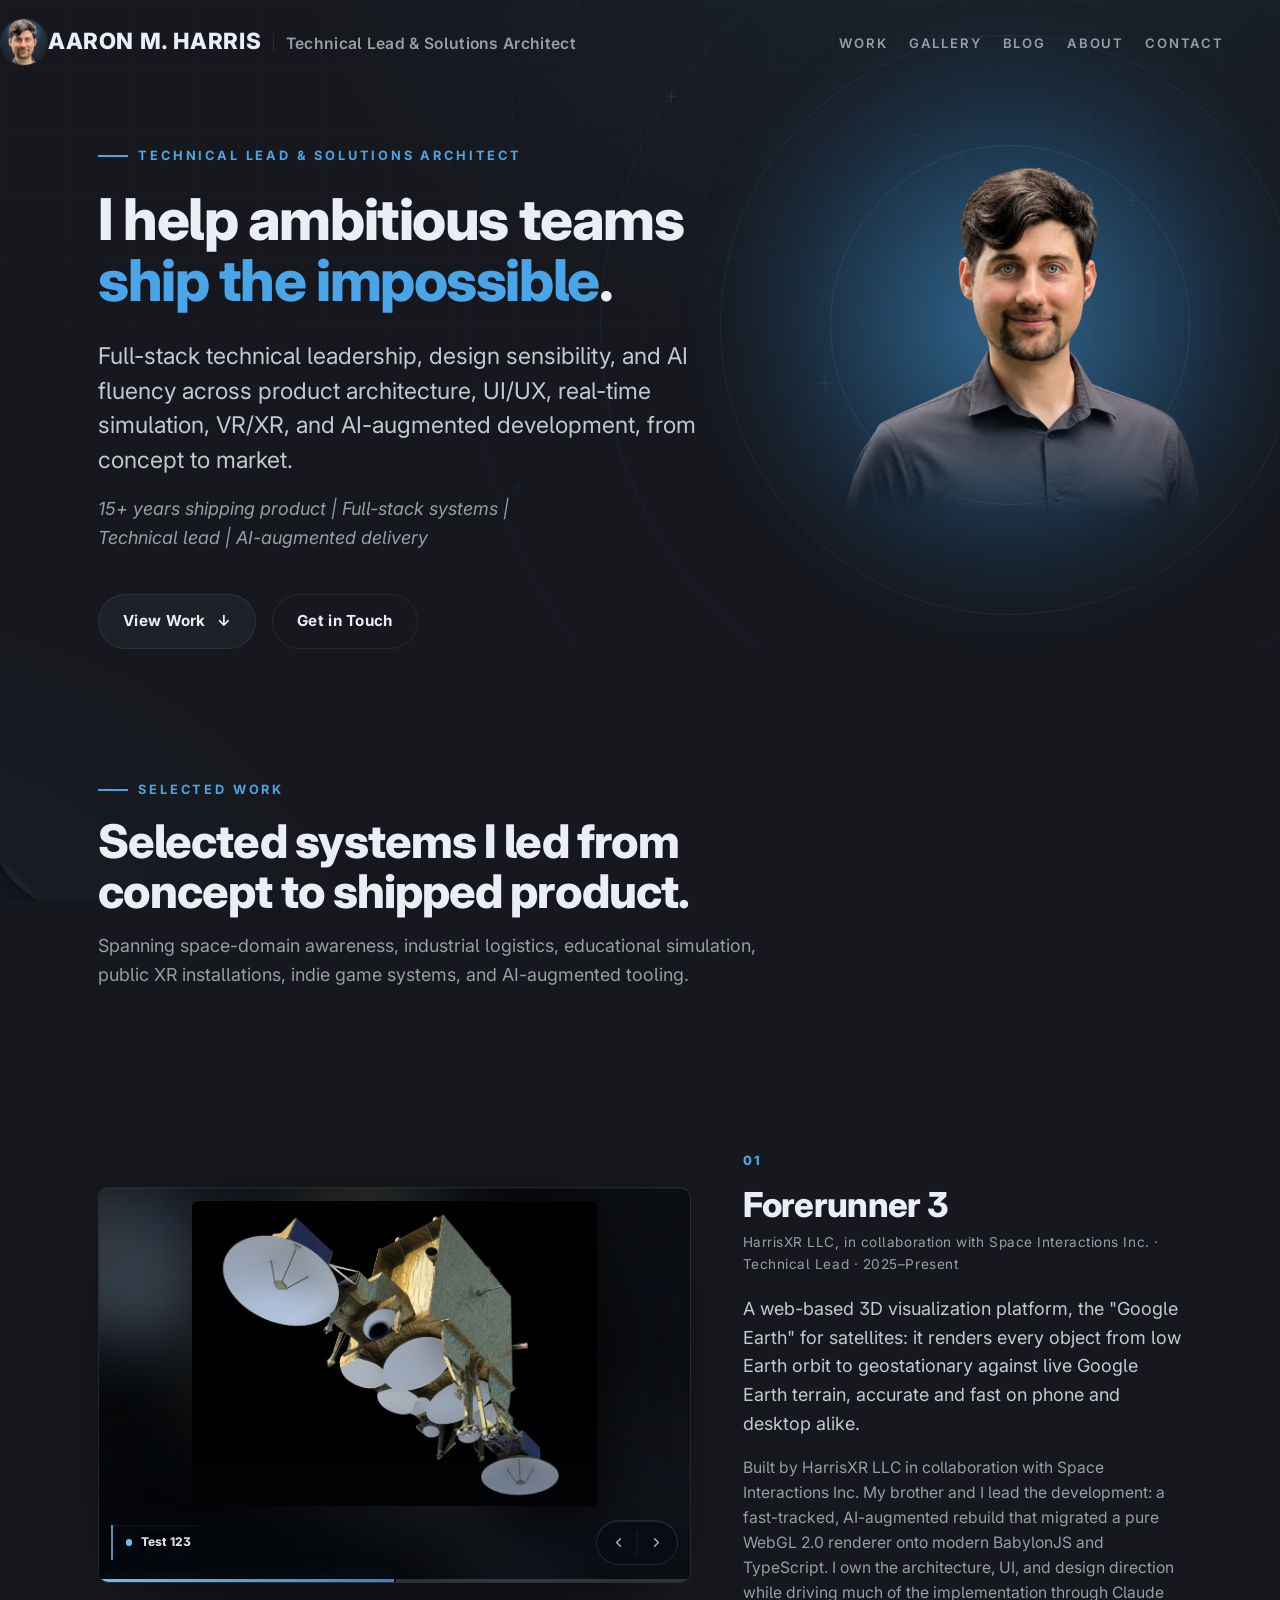
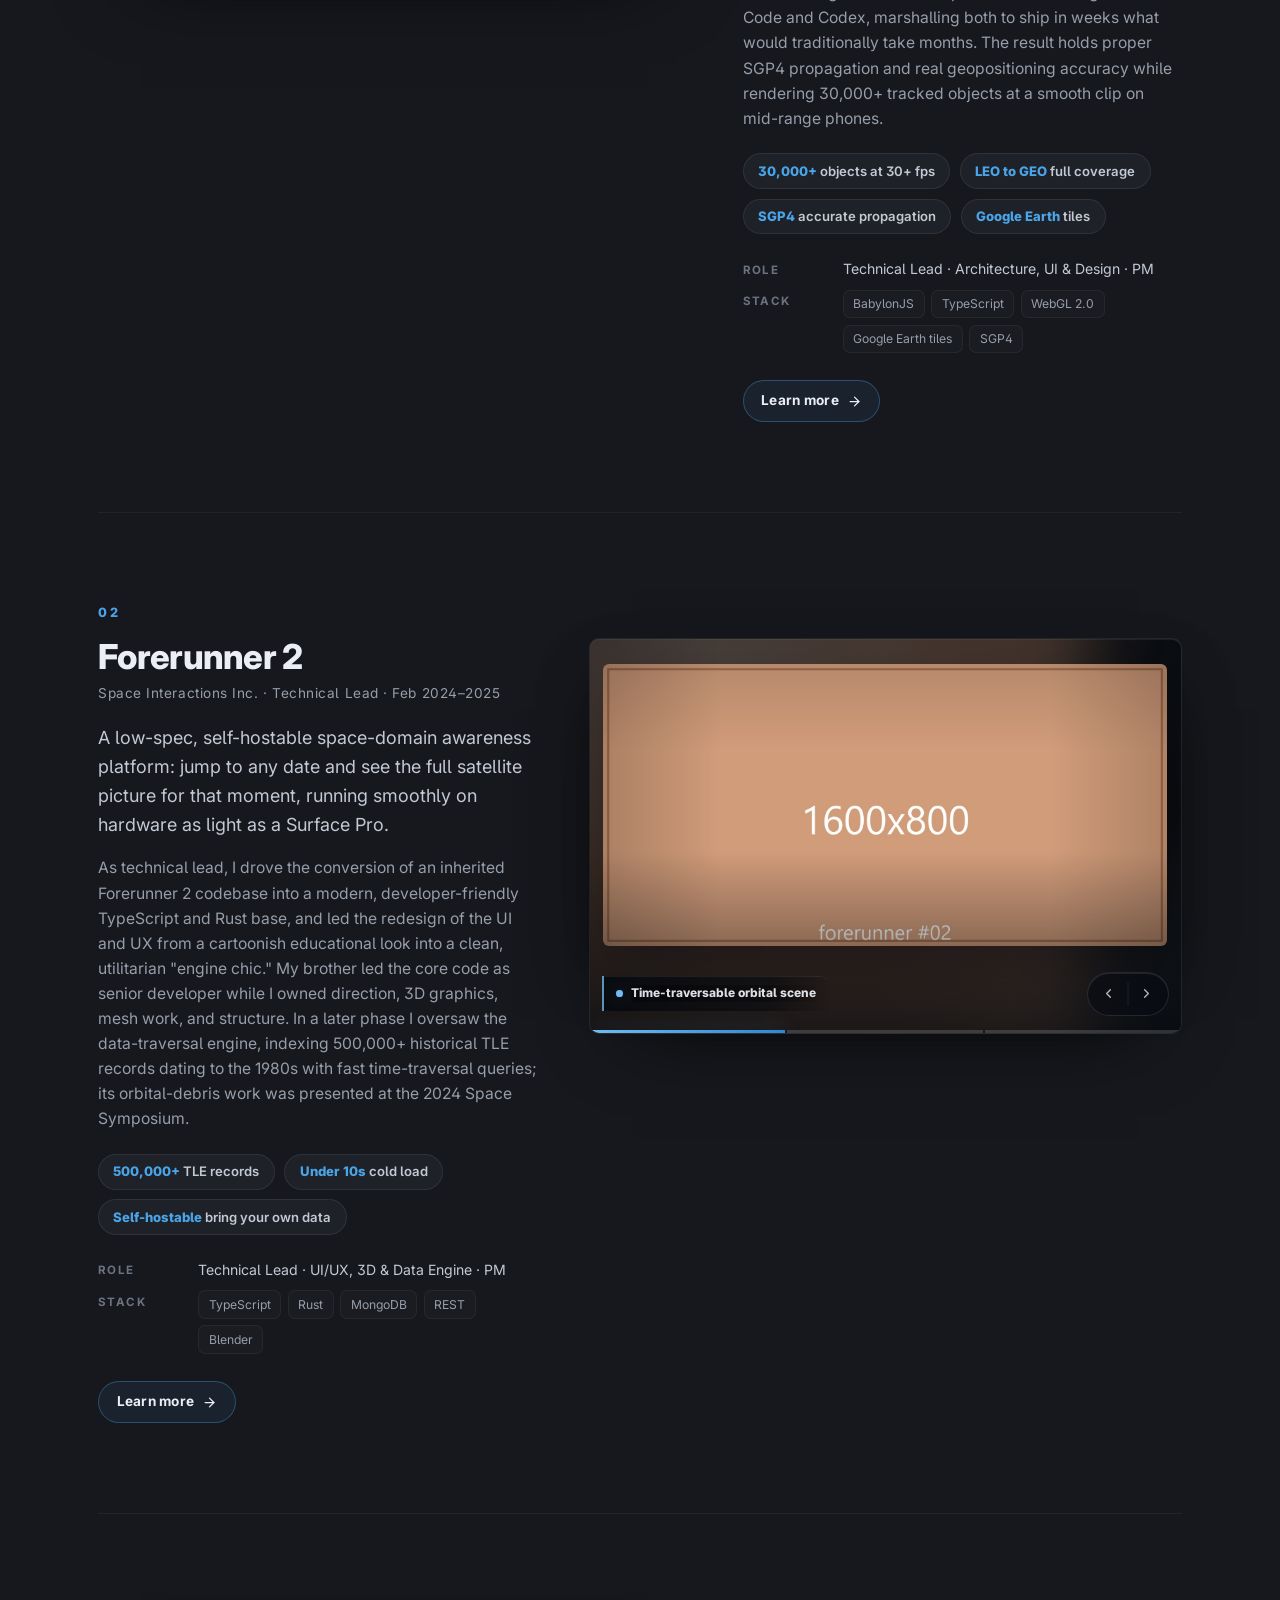
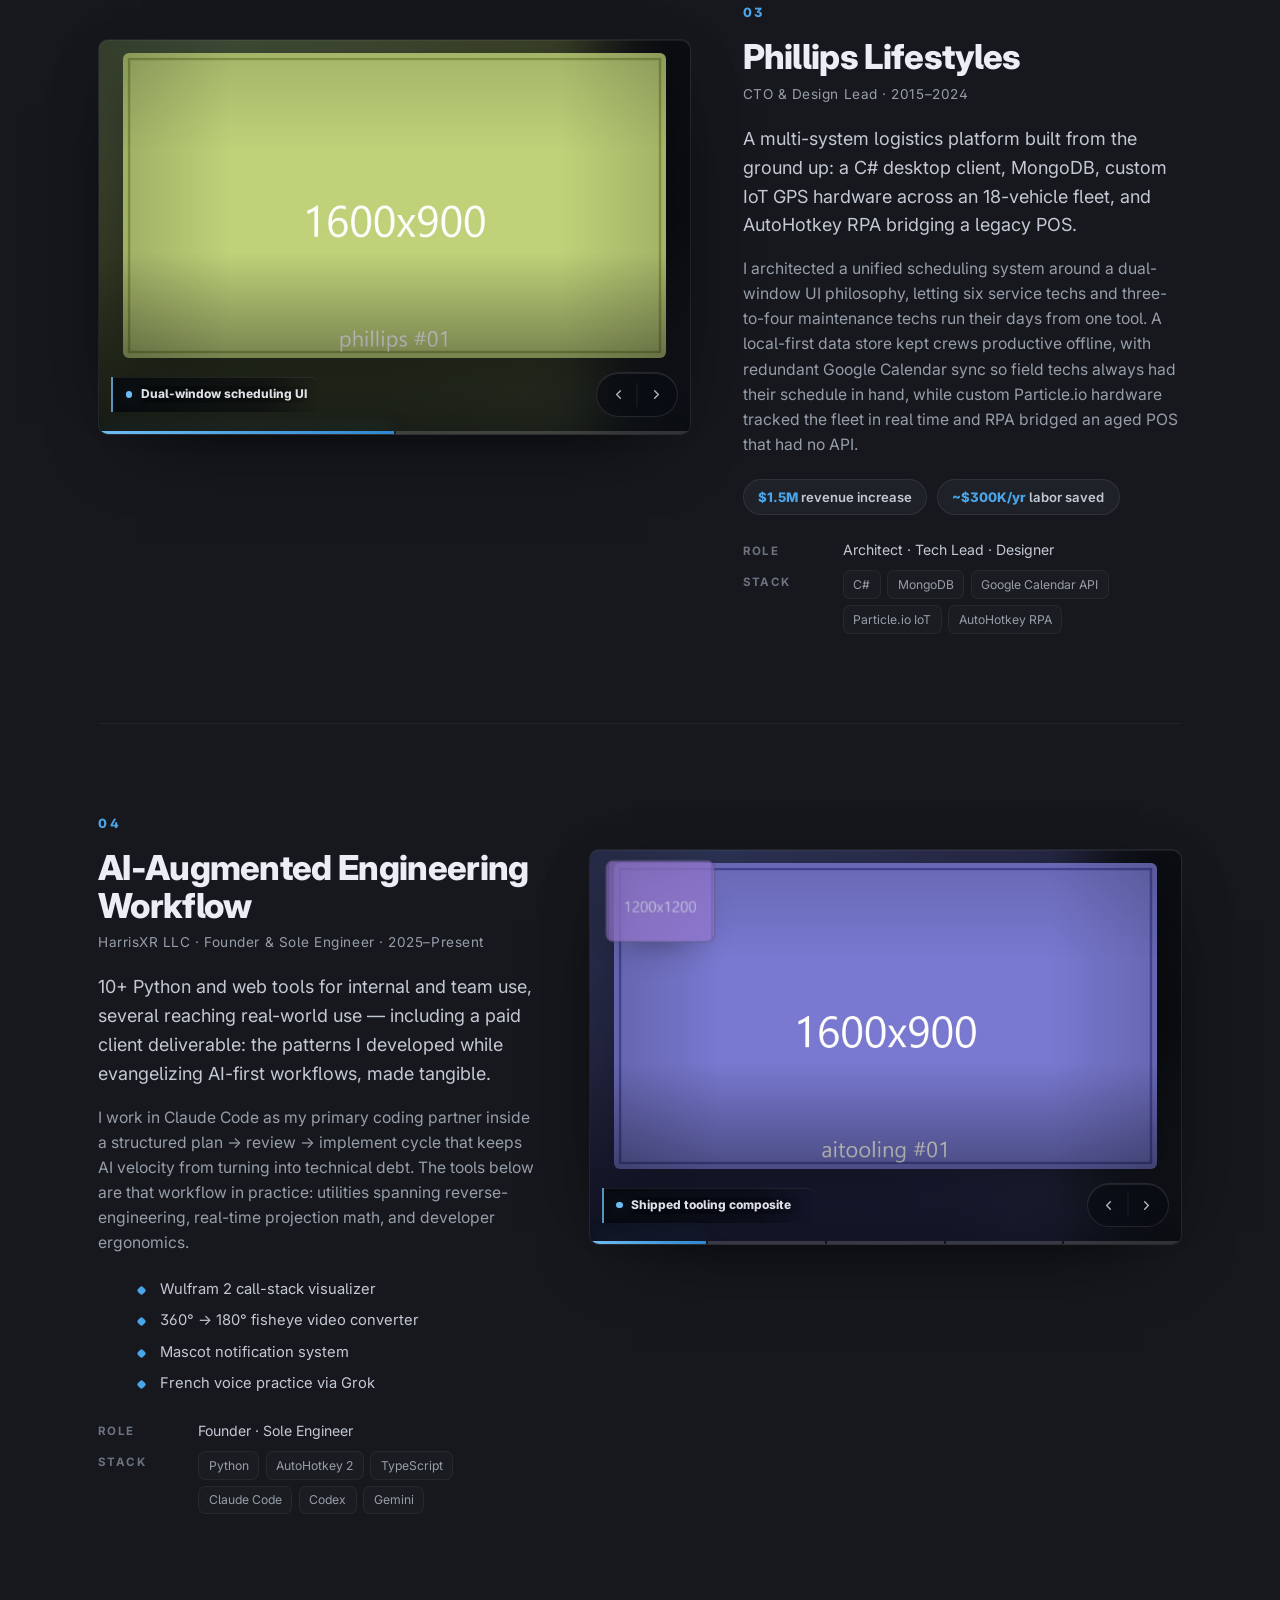
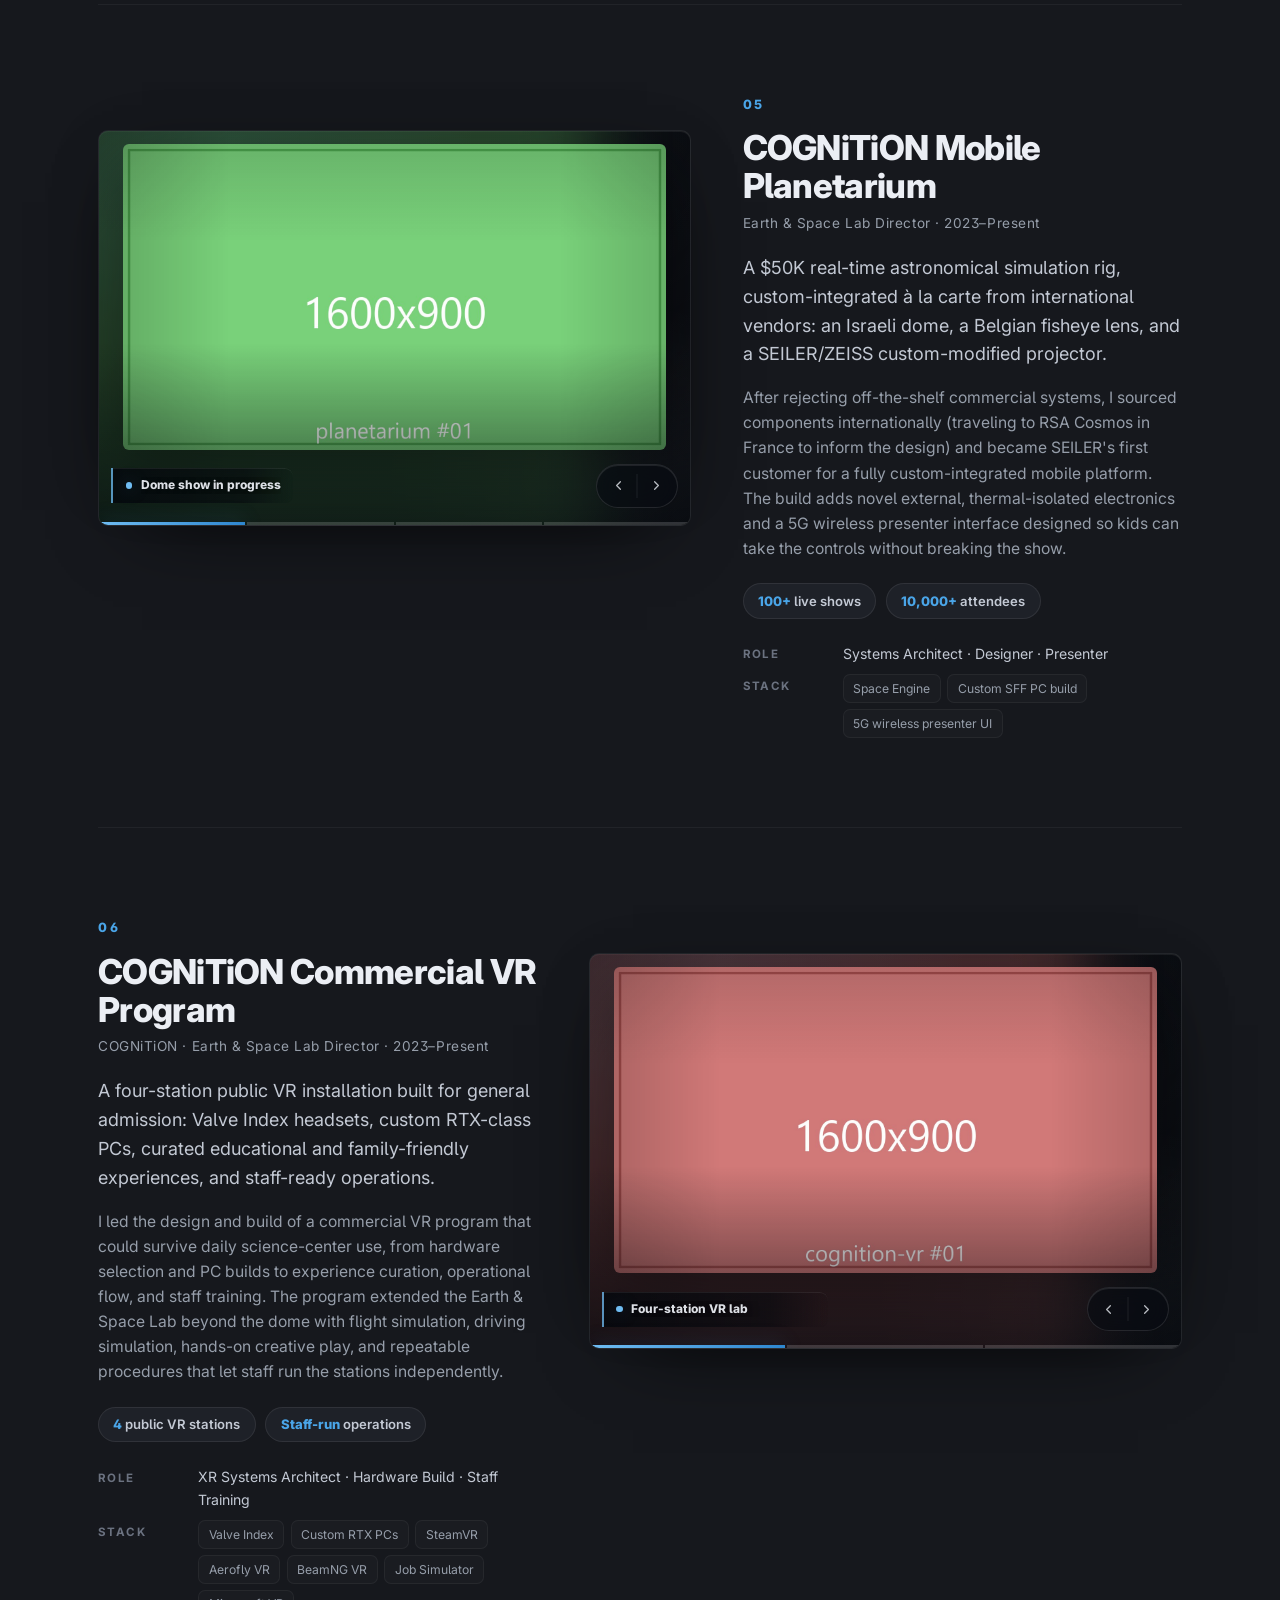
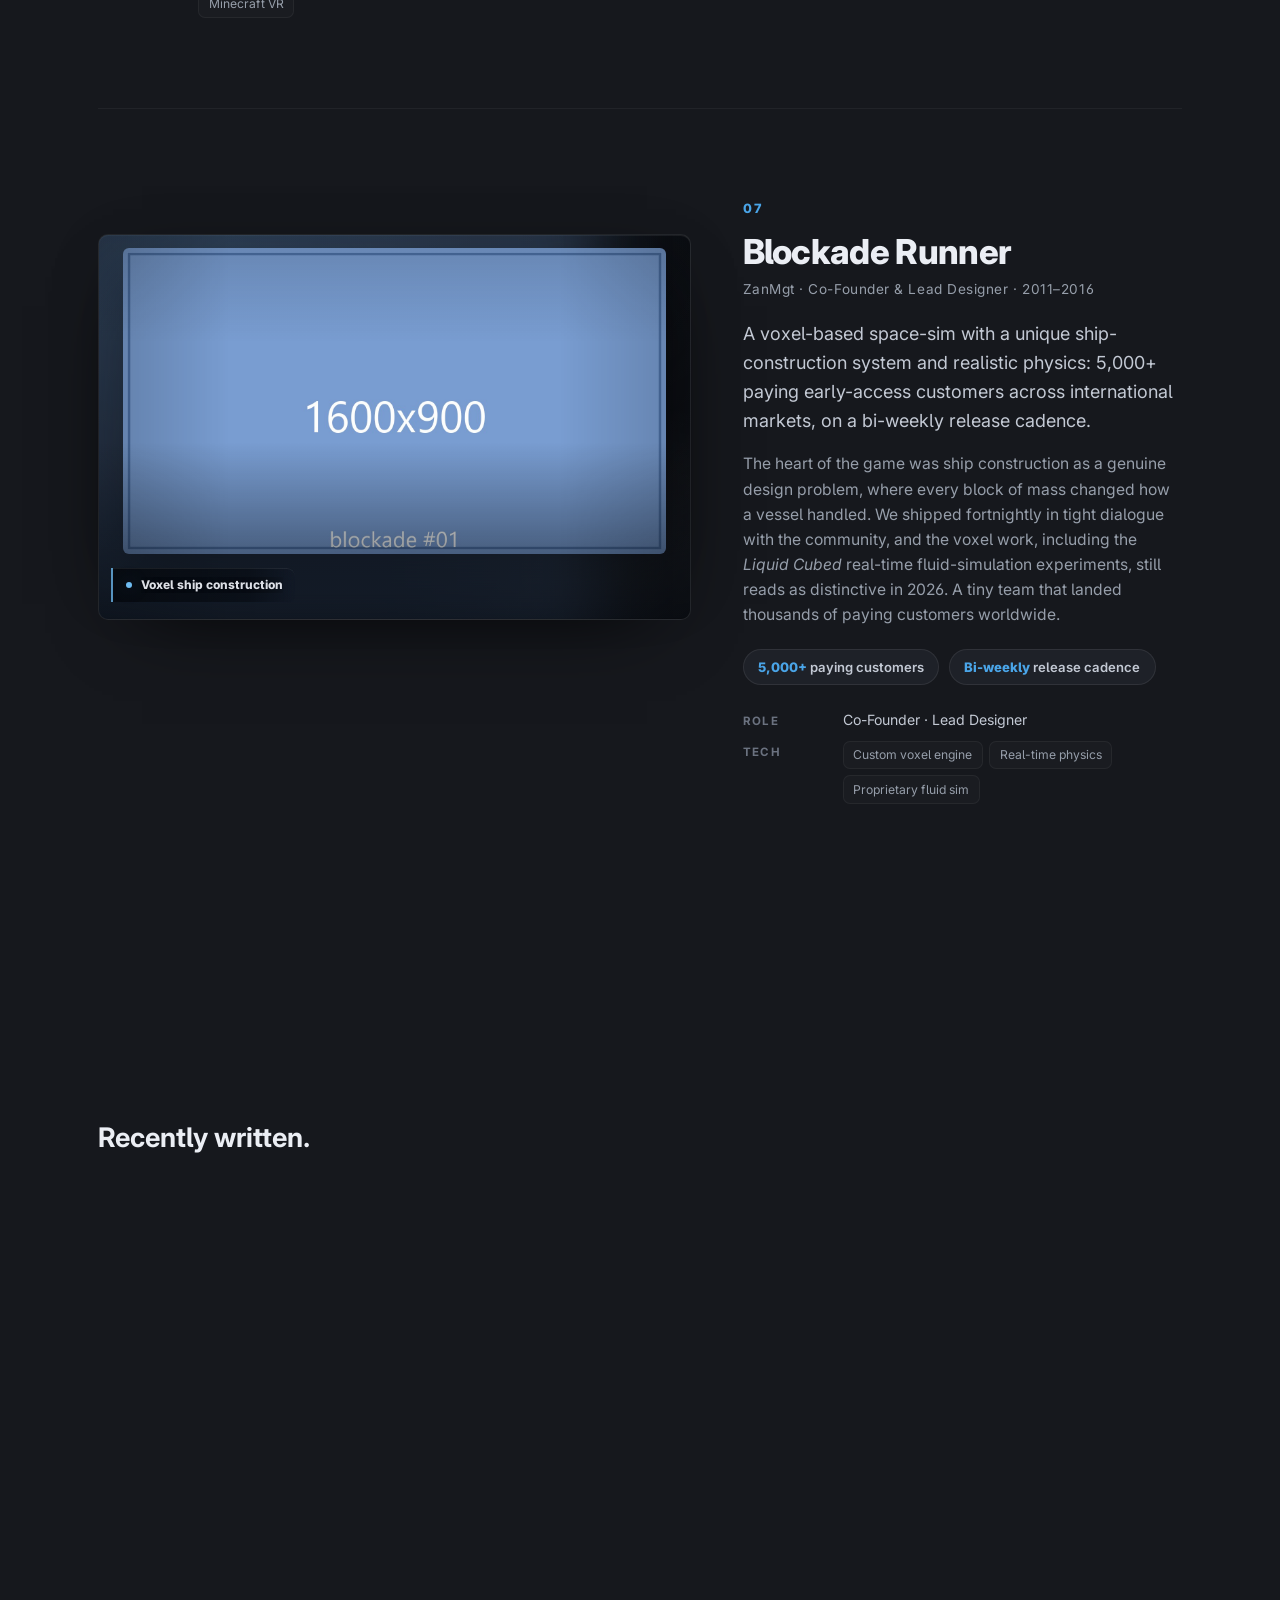
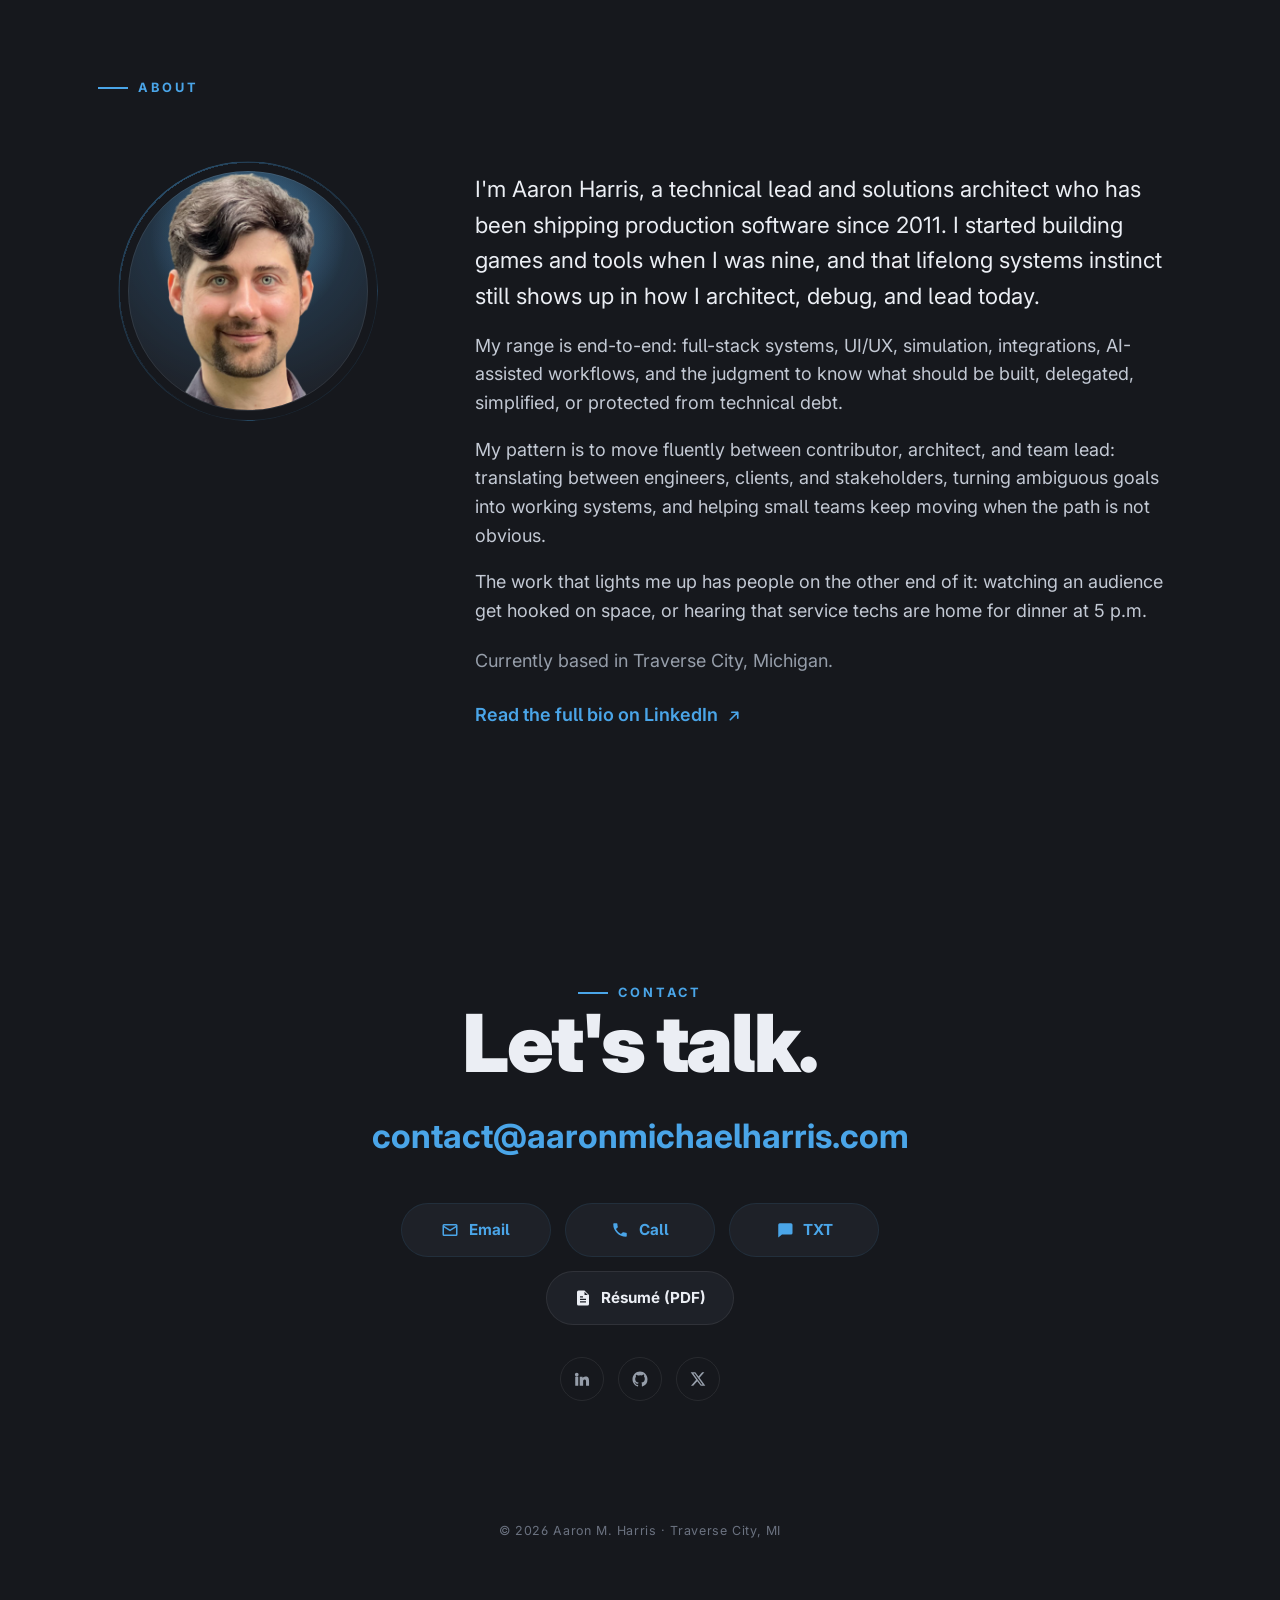
==== commit 750d978b: "V102 - put About in a shared footer and bump the engine to 1.1.0 - add about.html with its own headi" ====
--- a/index.html
+++ b/index.html
@@ -12,16 +12,15 @@
      one pair: tools/e2e/check_markers.py enforces both rules.
 
      Sections:
-       1. HEAD AND META      5. LATEST FROM THE BLOG
-       2. CHROME             6. ABOUT
-       3. HERO               7. CONTACT AND FOOTER
-       4. WORK
+       1. HEAD AND META      4. WORK
+       2. CHROME             5. LATEST FROM THE BLOG
+       3. HERO               6. FOOTER
      ============================================================ -->
 
 <!-- Rule: data-portrait-bg="N" on <html> selects the fill painted behind
      both portrait cutouts, the header circle and the About circle. The CSS
-     defines one option, 1 (Azure Spotlight). Add a matching block in
-     site.css before setting any other value. -->
+     defines one option, 1 (Azure Spotlight), and a page with no value gets
+     it too. Add a matching block in site.css before setting any other value. -->
 <html lang="en" data-portrait-bg="1">
 <head>
   <!-- ============================================================
@@ -164,7 +163,7 @@
         <a href="blog.html">Blog</a>
         <!--[/edit:nav-blog]-->
         <!--[edit:nav-about]-->
-        <a href="index.html#about">About</a>
+        <a href="about.html">About</a>
         <!--[/edit:nav-about]-->
         <!--[edit:nav-contact]-->
         <a href="#contact">Contact</a>
@@ -1027,9 +1026,19 @@
       </div>
     </section>
 
-    <!-- ============================================================
-         6. ABOUT
-         ============================================================ -->
+  </main>
+
+  <!-- ============================================================
+       6. FOOTER
+       ------------------------------------------------------------
+       About and Contact, which close every page. Shared chrome,
+       like the header: byte-identical on every managed page, and
+       held to that by the contract test. Its copy regions are
+       shared, so an edit to one is written to every page. A month
+       page carries the same bytes, taken from blog.html when the
+       blog is published or rebuilt.
+       ============================================================ -->
+  <footer class="site-footer">
     <section class="about" id="about" aria-label="About Aaron">
       <div class="wrap">
         <div class="section-head reveal"><!--[edit:about-eyebrow]--><span class="eyebrow">About</span><!--[/edit:about-eyebrow]--></div>
@@ -1068,11 +1077,6 @@
       </div>
     </section>
 
-    <!-- ============================================================
-         7. CONTACT AND FOOTER
-         ------------------------------------------------------------
-         The closing call to action and the end bar.
-         ============================================================ -->
     <section class="contact" id="contact" aria-label="Contact">
       <div class="wrap">
         <div class="reveal">
@@ -1135,8 +1139,7 @@
       <div class="endbar">© 2026 Aaron M. Harris · Traverse City, MI</div>
       <!--[/edit:endbar]-->
     </section>
-
-  </main>
+  </footer>
 
 
   <!-- ╔══════════════════════════════════════════════════════════════════════╗
--- a/site.css
+++ b/site.css
@@ -1,7 +1,8 @@
 /* ============================================================
    site.css - this site's own style: the theme tokens, the page's
    backdrop, the header and nav, the hero, the project cards, the
-   about and contact blocks, and their breakpoints.
+   about and contact blocks of the footer, the About page, and their
+   breakpoints.
 
    The engine's style is in libraries/harrisxrwebengine/engine.css.
    Every page links that file first and this one second, so a rule
@@ -575,6 +576,7 @@
    SECTION HEADINGS
    ------------------------------------------------------------ */
 .section-head { max-width: 60ch; margin-bottom: clamp(2.5rem, 6vw, 4.5rem); }
+.section-head h1,
 .section-head h2 {
   font-size: clamp(2rem, 4.4vw, 2.9rem);
   letter-spacing: -.02em; font-weight: 800; line-height: 1.08;
@@ -726,6 +728,17 @@
 .about__body .textlink { margin-top: 1.6rem; }
 
 /* ------------------------------------------------------------
+   THE ABOUT PAGE
+   ------------------------------------------------------------
+   about.html is a heading over the site footer, and the footer's
+   About is the page's content. The heading names the page, so the
+   About shows no eyebrow of its own there. It starts close under
+   the heading, because the heading opens the same subject. */
+.page-intro { padding-top: var(--section-pad); }
+.about-page .site-footer .about { padding-top: 0; }
+.about-page .site-footer .about .section-head { display: none; }
+
+/* ------------------------------------------------------------
    CONTACT / FOOTER
    ------------------------------------------------------------ */
 .contact {
@@ -808,6 +821,8 @@
    fill is selected by [data-portrait-bg="N"] on <html>. One option
    ships: 1, Azure Spotlight. To try another, add a matching
    [data-portrait-bg="N"] block here and set that value on <html>.
+   A page with no value gets option 1. A generated month page has no
+   value, and its portraits must match every other page's.
    ------------------------------------------------------------ */
 .portrait-bg {
   position: absolute; inset: 0; z-index: 0;
@@ -822,9 +837,11 @@
 }
 
 /* 1 — Azure Spotlight: soft top-down glow that gently breathes */
+:root:not([data-portrait-bg]) .portrait-bg,
 [data-portrait-bg="1"] .portrait-bg {
   background: radial-gradient(115% 115% at 50% 22%, var(--accent-glow), var(--panel) 68%);
 }
+:root:not([data-portrait-bg]) .portrait-bg::before,
 [data-portrait-bg="1"] .portrait-bg::before {
   background: radial-gradient(58% 55% at 50% 28%, rgba(111,188,242,.5), transparent 70%);
   animation: pbgPulse 6s var(--ease-soft) infinite alternate;
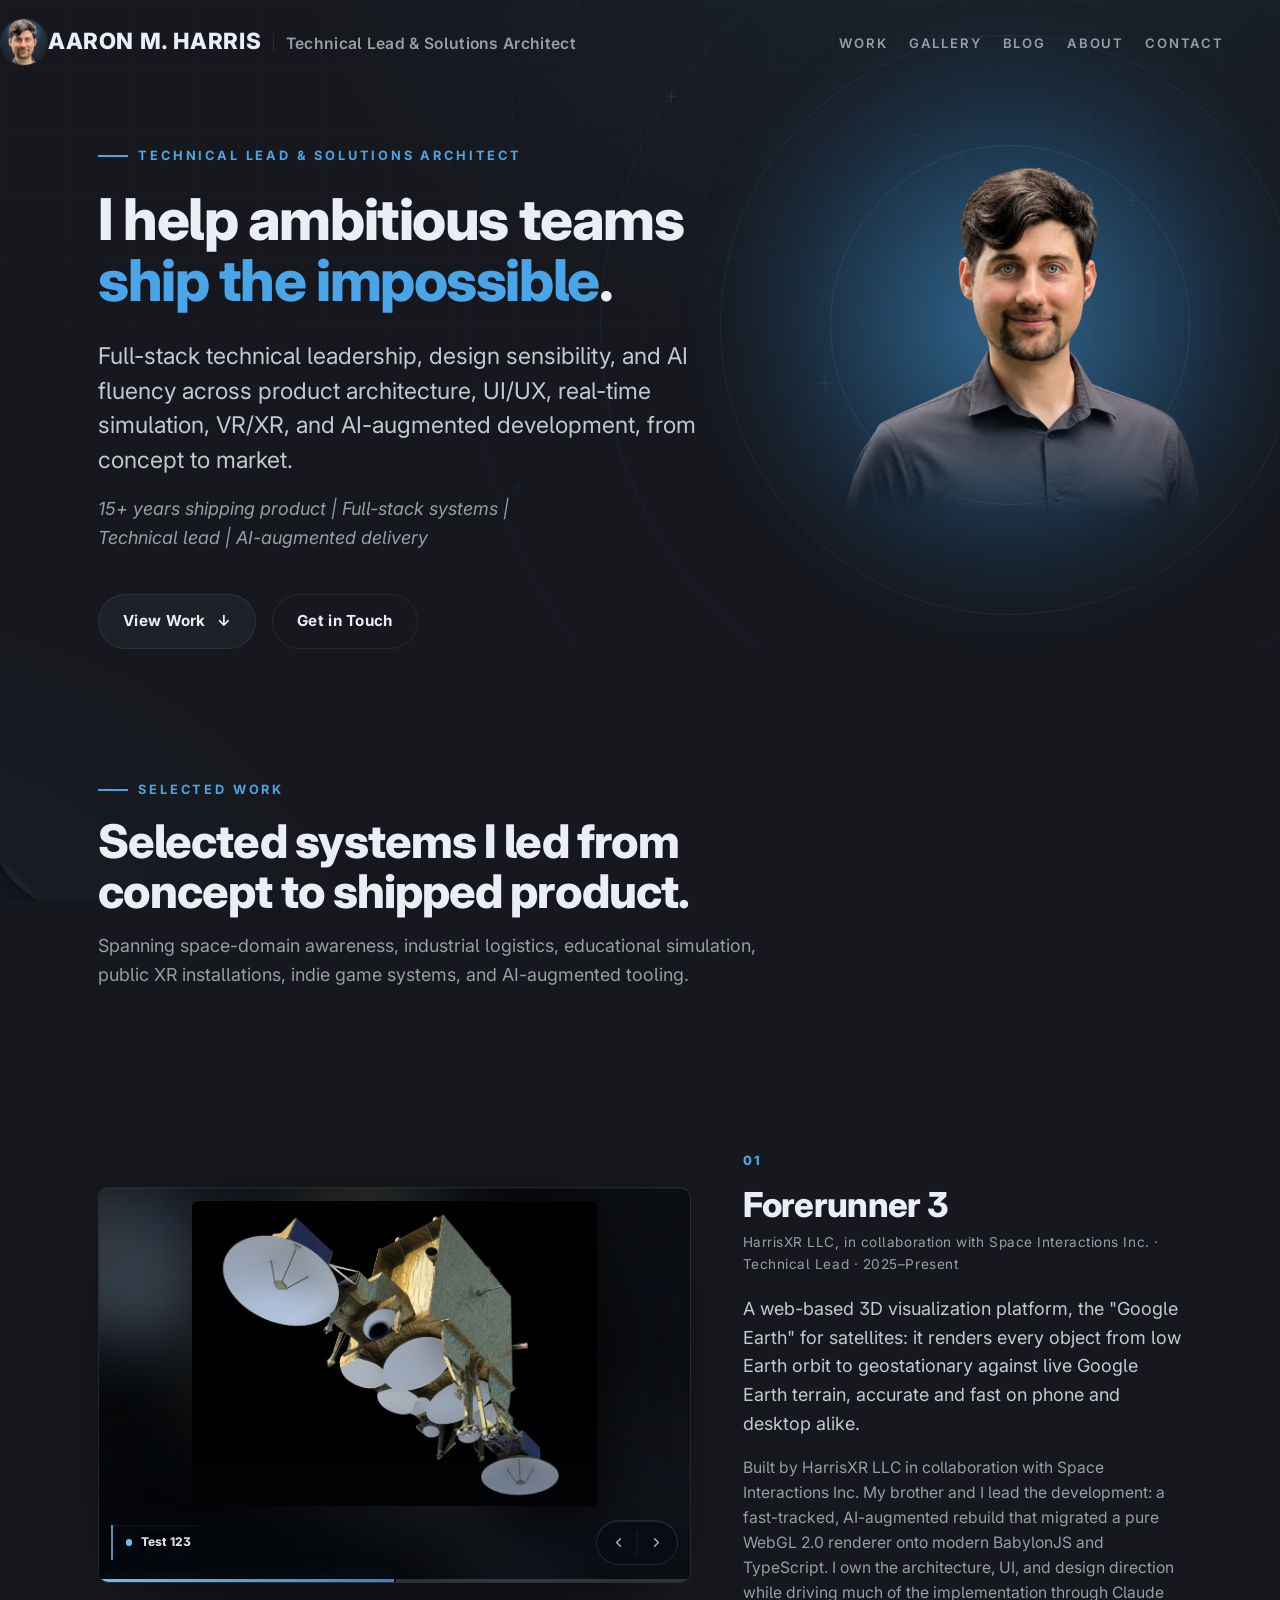
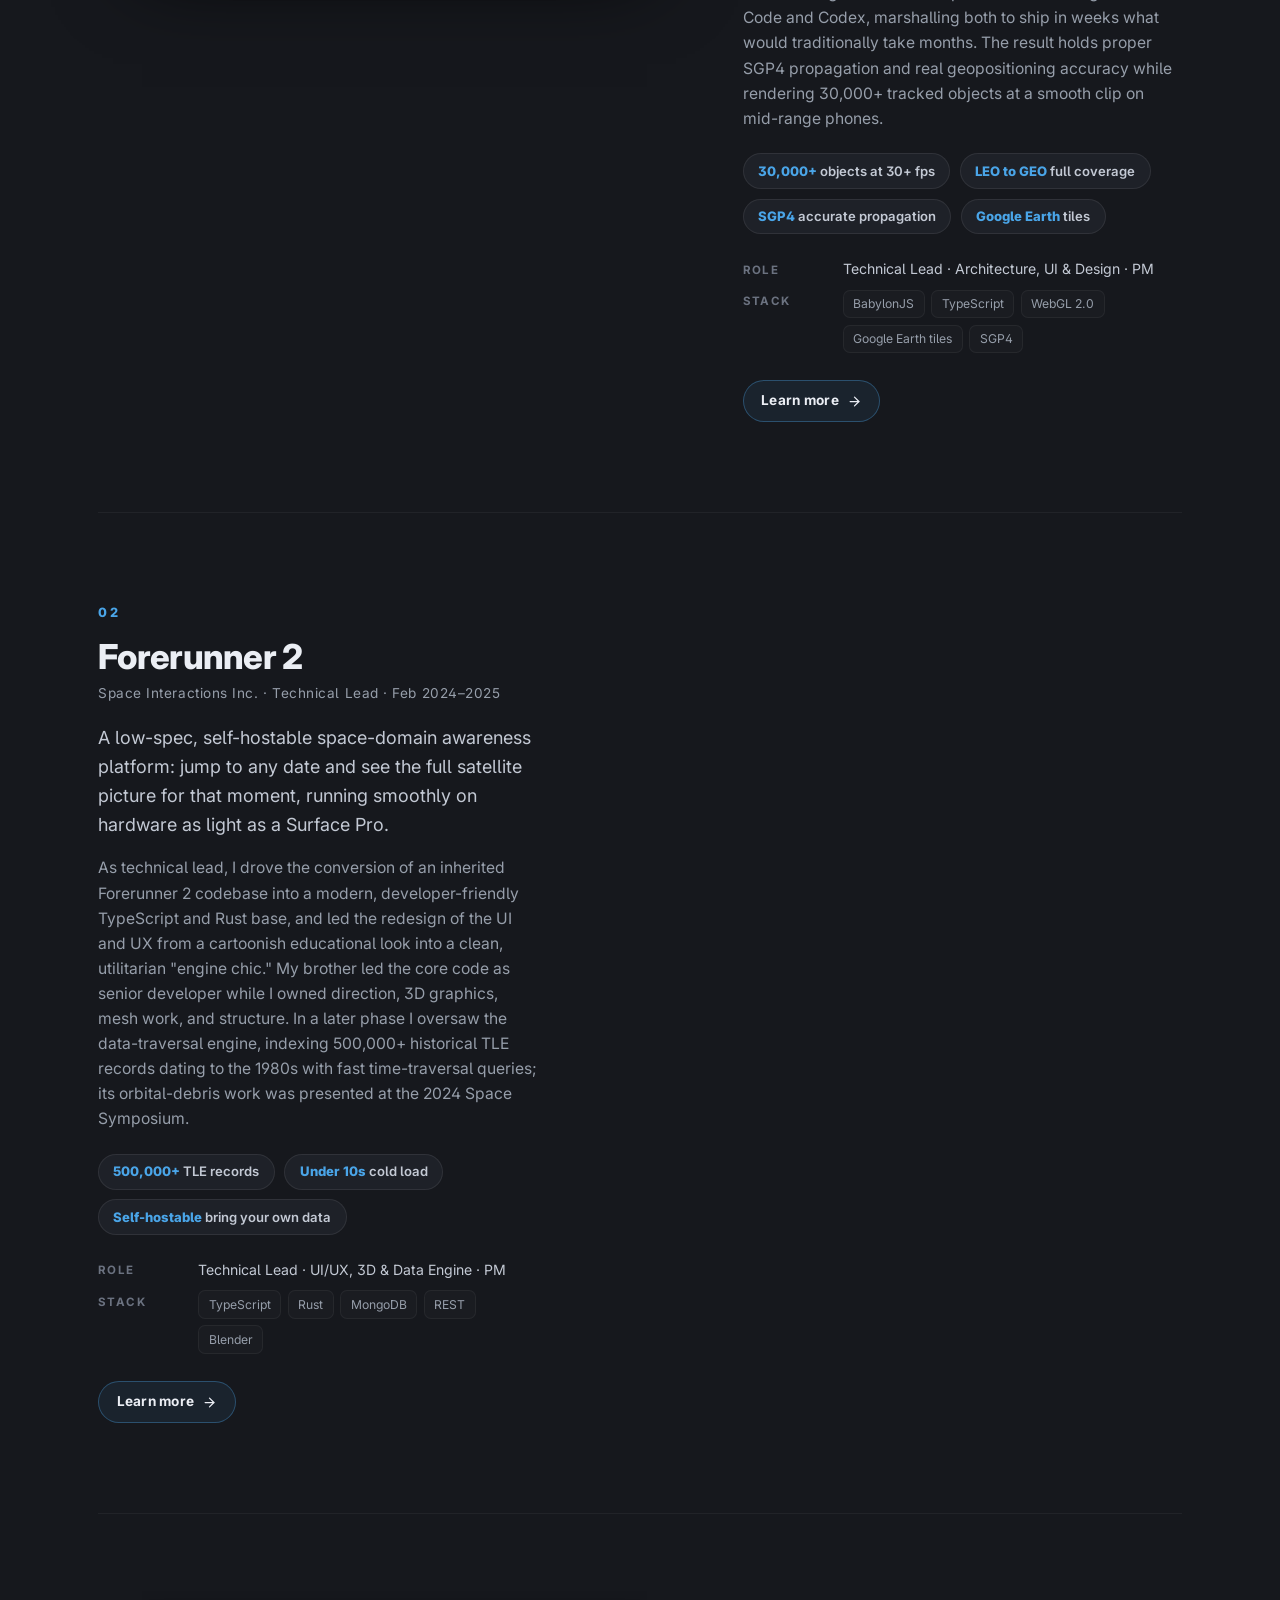
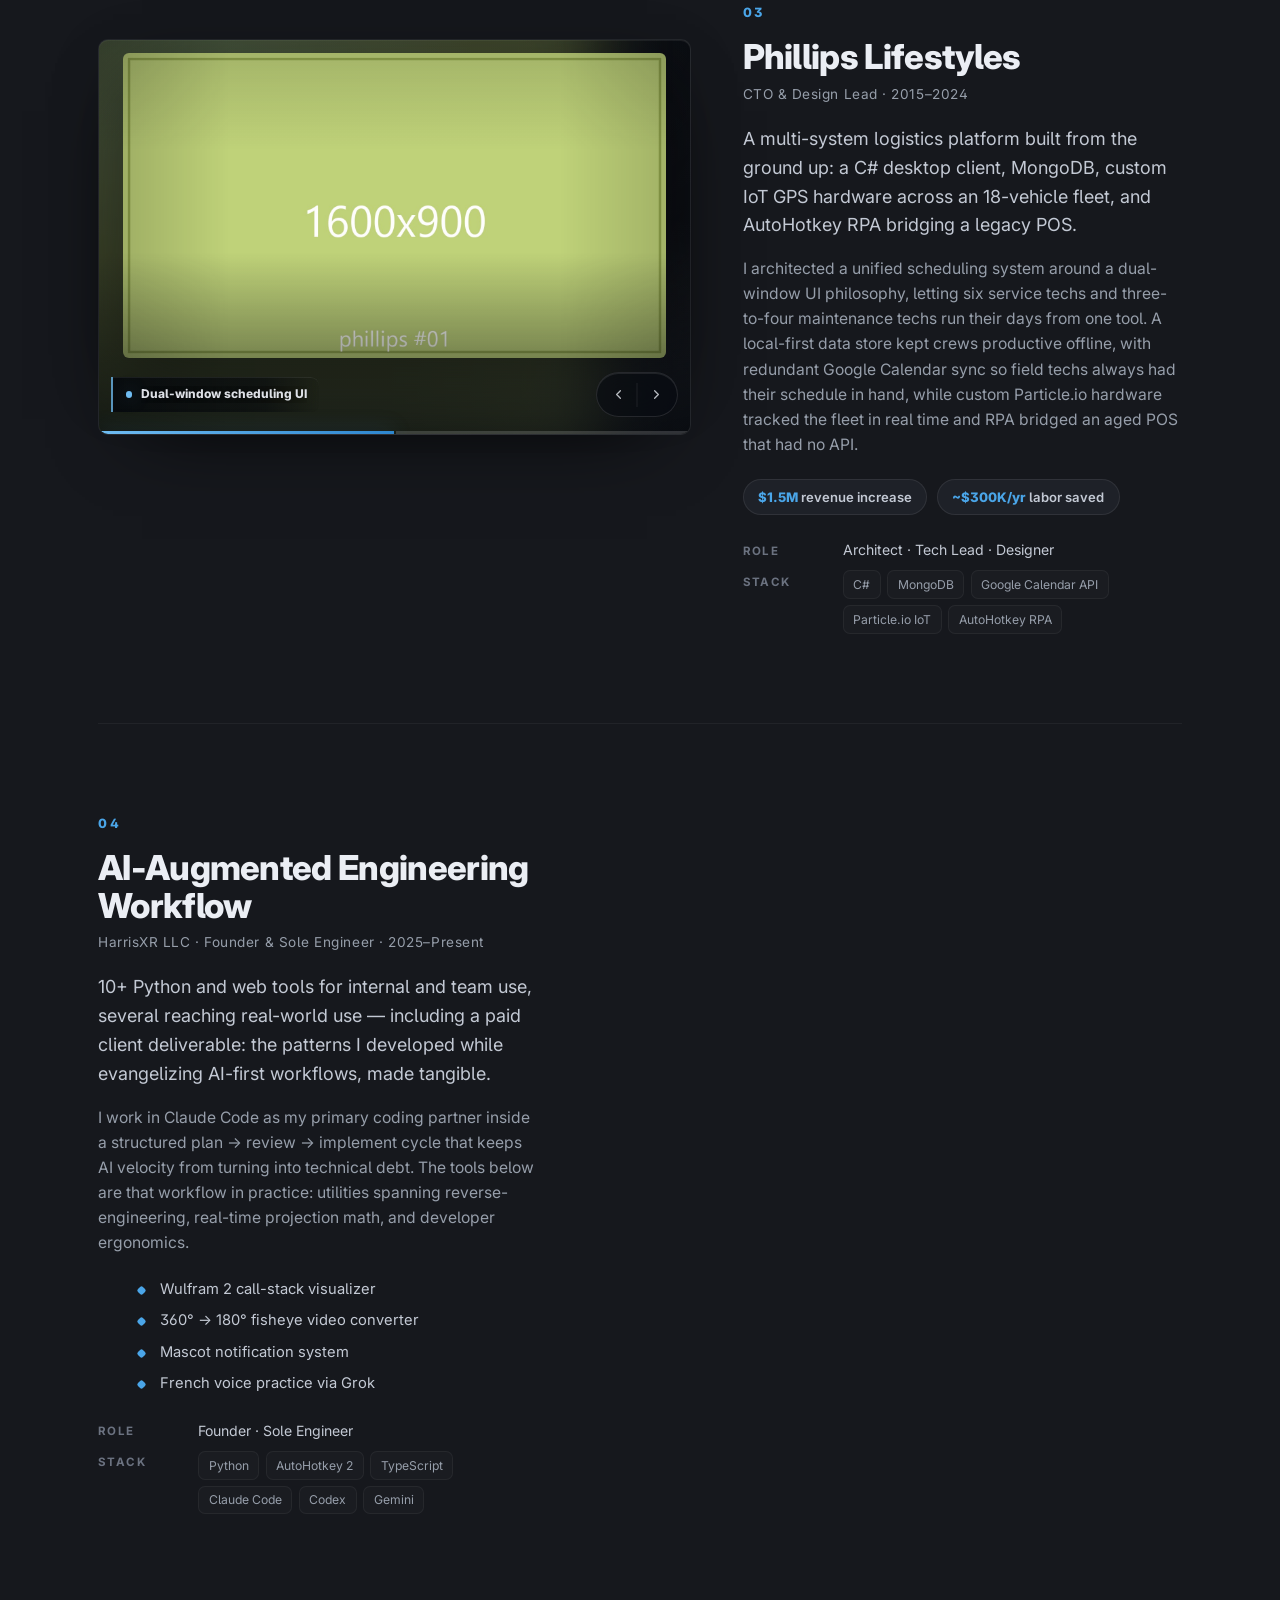
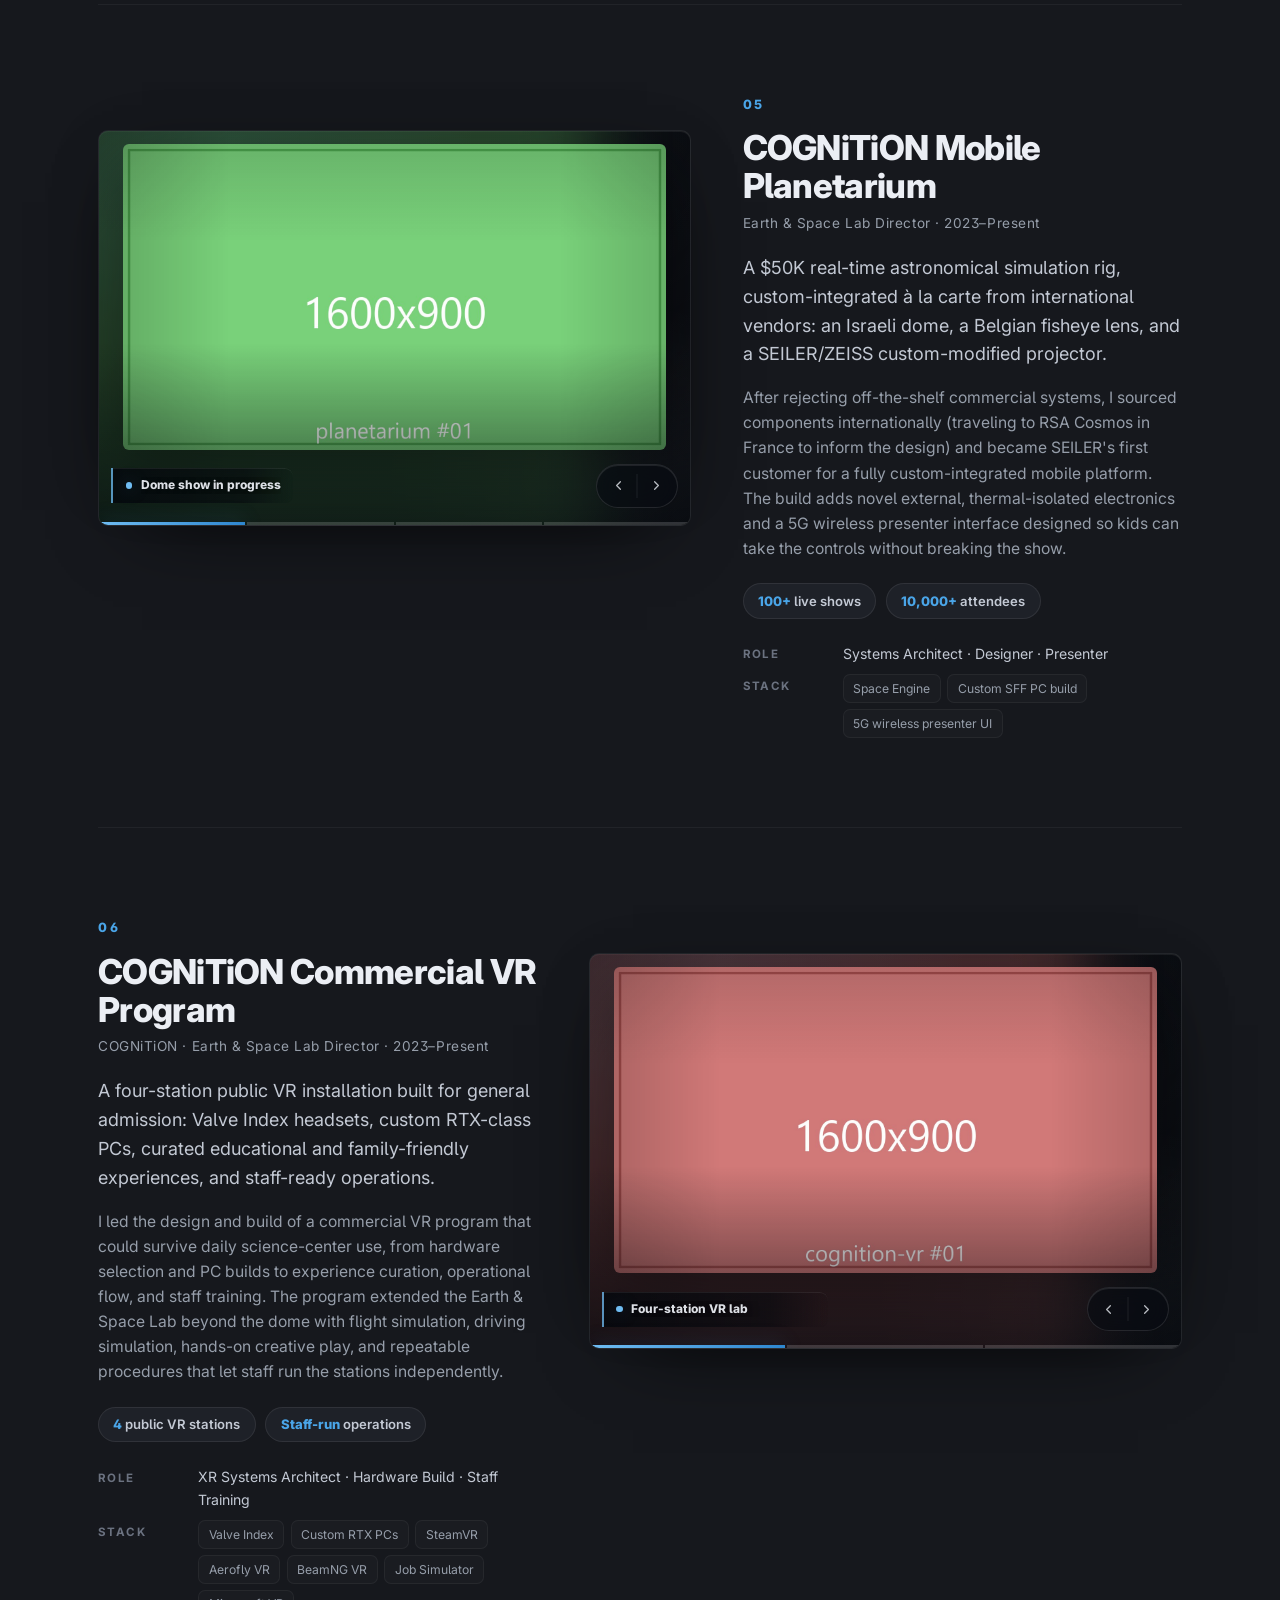
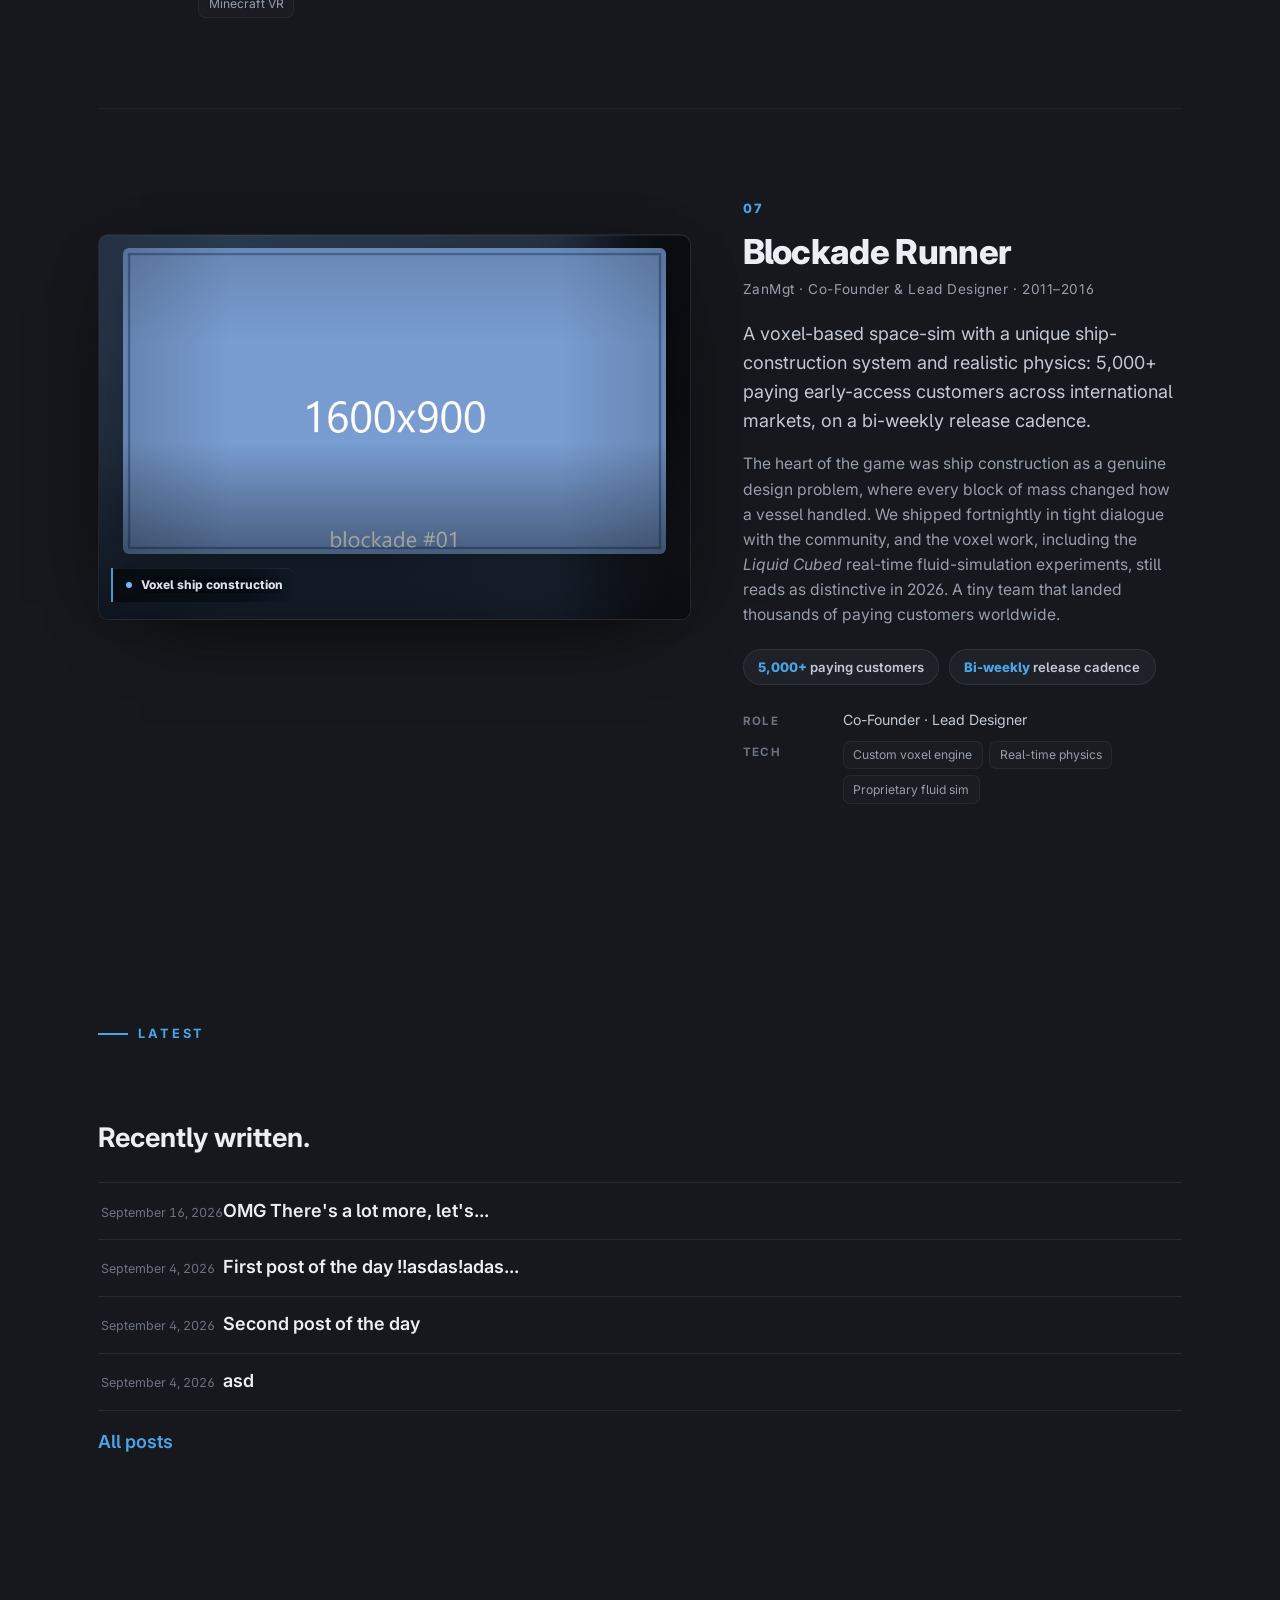
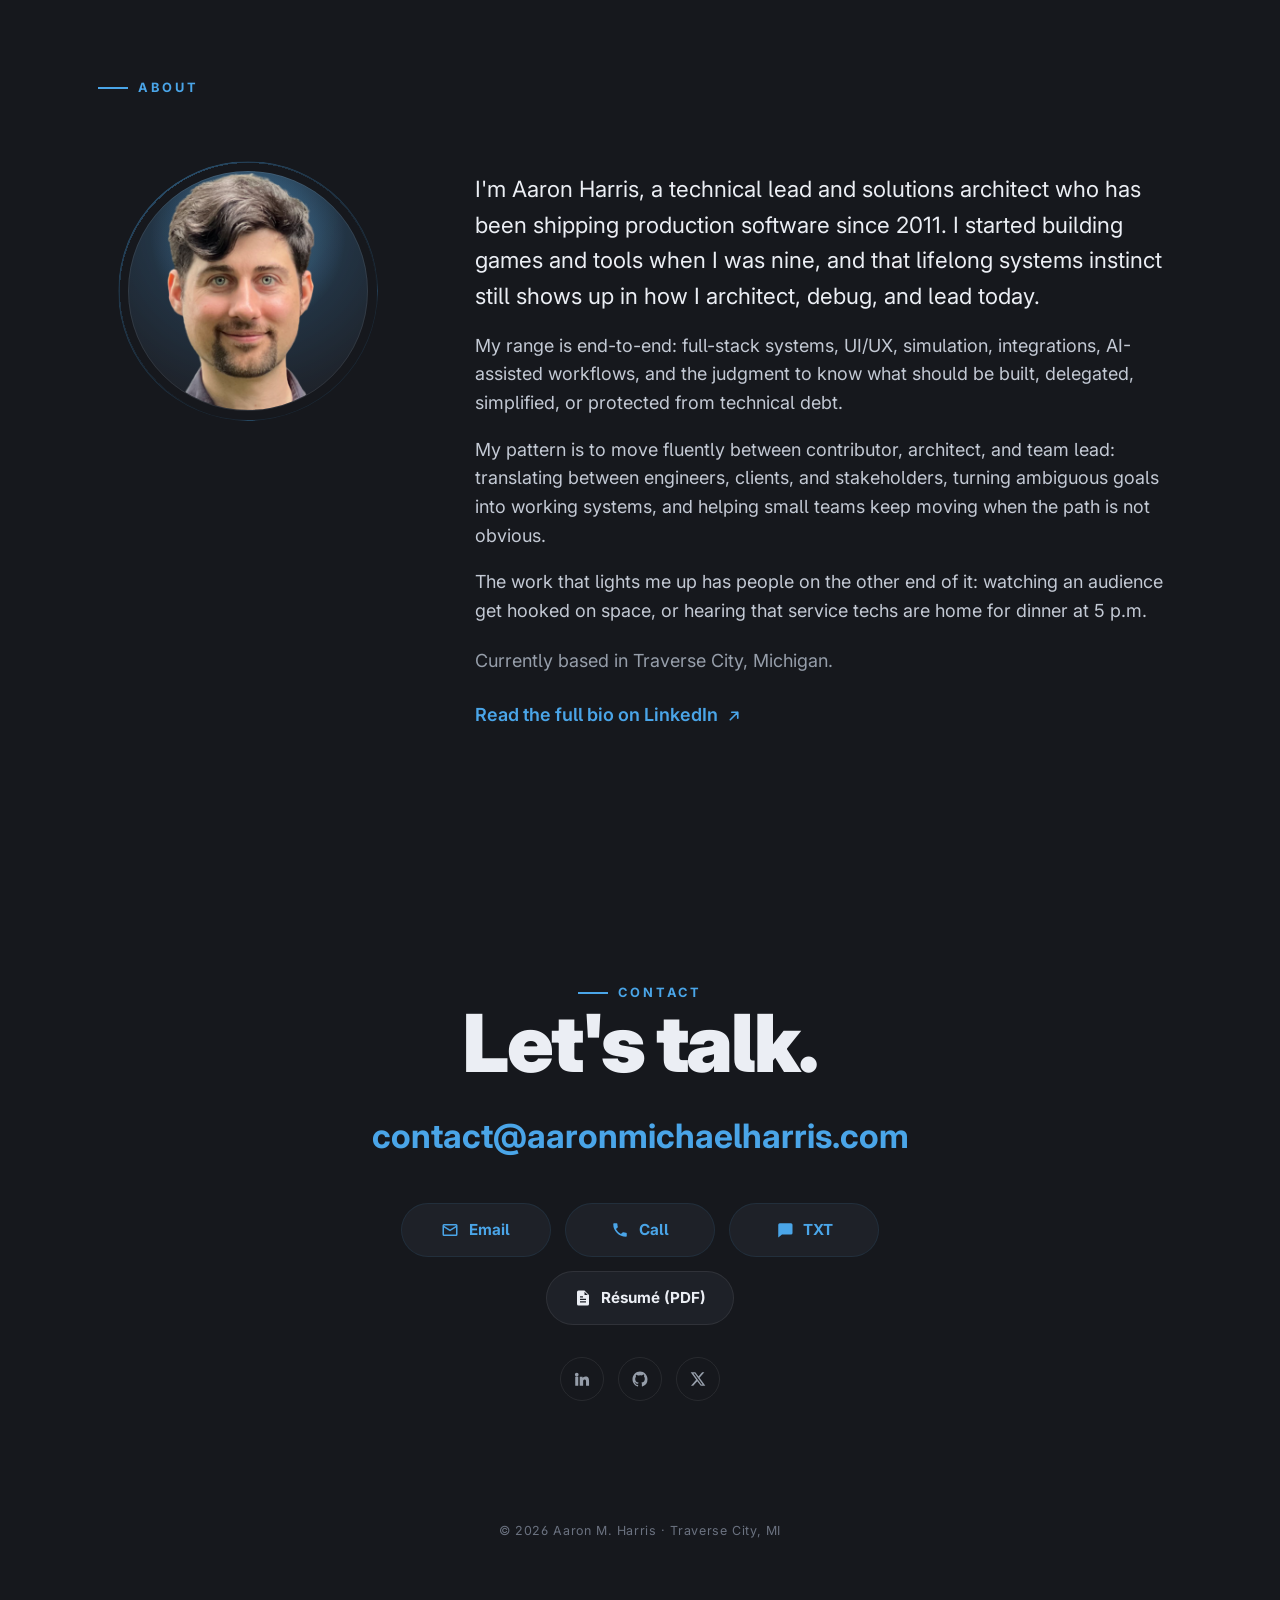
==== commit 5901c7c9: "V103 - take the engine from its repository and keep the suites local - add addendum.ini on the suite" ====
--- a/index.html
+++ b/index.html
@@ -9,7 +9,7 @@
      Copy the editor can change is fenced by [edit:slug] comment
      pairs, each wrapping exactly one element. Do not nest a pair
      more than one level deep, and do not put two elements inside
-     one pair: tools/e2e/check_markers.py enforces both rules.
+     one pair: the marker checker, check_markers.py, enforces both rules.
 
      Sections:
        1. HEAD AND META      4. WORK
@@ -258,9 +258,9 @@
          carousels; the editor treats each gallery as an image region.
 
          TODO: the gallery images are stand-ins from img/seed/, made by
-         tools/gen_placeholders.py. Replace the <img> src values with
-         real photos, then retire img/seed/ and that script. Originals
-         are archived in /archived/.
+         the seed generator, gen_placeholders.py. Replace the <img> src
+         values with real photos, then retire img/seed/ and that script.
+         Originals are archived in /archived/.
          ============================================================ -->
     <section class="work" id="work" aria-label="Selected work">
       <div class="wrap">
